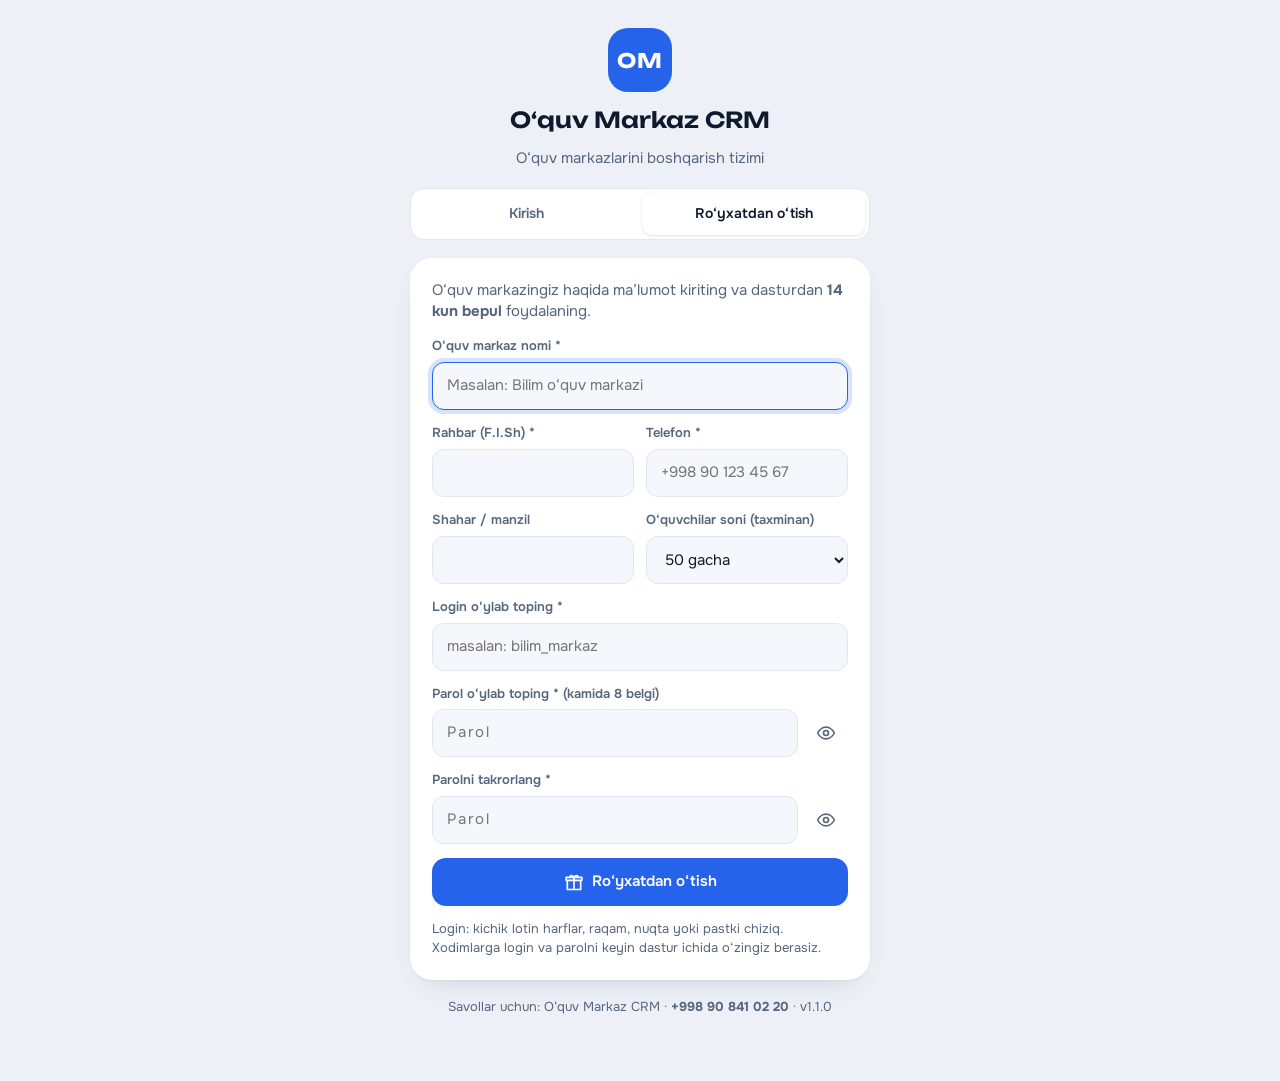
==== index.html @ 62453008 "1.1.0: tariflar, TezCheck orqali online to'lov, admin panelda tushum Co-Authored-By: Claude Opus 5.5" ====
<!DOCTYPE html>
<html lang="uz">
<head>
<meta charset="utf-8">
<meta name="viewport" content="width=device-width, initial-scale=1, viewport-fit=cover">
<title>O‘quv Markaz CRM</title>
<meta name="claude:viewport-fit-sides" content="cover">
<meta name="theme-color" content="#2563EB">
<meta name="description" content="O‘quv markazlari uchun CRM: o‘quvchilar, guruhlar, davomat, to‘lovlar, qarzdorlar va hisobotlar. 14 kun bepul.">
<link rel="icon" href="data:image/svg+xml,%3Csvg xmlns='http://www.w3.org/2000/svg' viewBox='0 0 64 64'%3E%3Crect width='64' height='64' rx='16' fill='%232563EB'/%3E%3Ctext x='32' y='42' font-family='Arial' font-weight='700' font-size='26' fill='white' text-anchor='middle'%3EOM%3C/text%3E%3C/svg%3E">
<link rel="preconnect" href="https://fonts.googleapis.com">
<link rel="preconnect" href="https://fonts.gstatic.com" crossorigin>
<link rel="stylesheet" href="https://fonts.googleapis.com/css2?family=Onest:wght@400;500;600;700&family=Unbounded:wght@600;700&display=swap">
<style>
/* =====================================================================
   DIZAYN TOKENLARI
   Layout: mobil — bitta ustun + pastki navigatsiya;
           ≥960px — chap menyu + kartalar to‘ri.
   Asosiy rang (--primary) JavaScript'dagi SOZLAMALAR.asosiyRang'dan olinadi.
   ===================================================================== */
:root {
  --primary: #2563EB;
  --on-primary: #FFFFFF;
  --bg: #EDF1F7;
  --surface: #FFFFFF;
  --surface-2: #F4F7FB;
  --line: #E1E7F0;
  --text: #0F1B2D;
  --muted: #56667D;
  --ok: #047857;
  --bad: #C81E1E;
  --warn: #B45309;
  --danger-bg: #C81E1E;
  --primary-ink: var(--primary);
  --primary-soft: color-mix(in srgb, var(--primary) 11%, var(--surface));
  --primary-mid: color-mix(in srgb, var(--primary) 40%, var(--surface));
  --ok-soft: color-mix(in srgb, var(--ok) 12%, var(--surface));
  --bad-soft: color-mix(in srgb, var(--bad) 10%, var(--surface));
  --warn-soft: color-mix(in srgb, var(--warn) 12%, var(--surface));
  --shadow: 0 1px 2px rgb(16 30 60 / .05), 0 12px 32px -14px rgb(16 30 60 / .16);
  --r-lg: 22px;
  --r: 16px;
  --r-sm: 12px;
  --f-body: "Onest", "Segoe UI", system-ui, -apple-system, Roboto, sans-serif;
  --f-display: "Unbounded", "Onest", "Segoe UI", system-ui, sans-serif;
  --nav-h: 70px;
  color-scheme: light;
  padding-top: env(safe-area-inset-top, 0px);
  padding-bottom: env(safe-area-inset-bottom, 0px);
}
@media (prefers-color-scheme: dark) {
  :root:not([data-theme="light"]) {
    --bg: #0A1120; --surface: #121B2C; --surface-2: #19243A; --line: #24314A;
    --text: #E7EDF7; --muted: #97A5BC; --ok: #34D399; --bad: #F87171; --warn: #FBBF24;
    --primary-ink: color-mix(in srgb, var(--primary) 55%, #FFFFFF);
    --shadow: 0 1px 0 rgb(255 255 255 / .03) inset, 0 12px 32px -16px rgb(0 0 0 / .7);
    color-scheme: dark;
  }
}
:root[data-theme="dark"] {
  --bg: #0A1120; --surface: #121B2C; --surface-2: #19243A; --line: #24314A;
  --text: #E7EDF7; --muted: #97A5BC; --ok: #34D399; --bad: #F87171; --warn: #FBBF24;
  --primary-ink: color-mix(in srgb, var(--primary) 55%, #FFFFFF);
  --shadow: 0 1px 0 rgb(255 255 255 / .03) inset, 0 12px 32px -16px rgb(0 0 0 / .7);
  color-scheme: dark;
}

/* ---------- Asos ---------- */
*, *::before, *::after { box-sizing: border-box; }
[hidden] { display: none !important; }
html, body { margin: 0; min-height: 100%; }
body {
  background: var(--bg); color: var(--text);
  font-family: var(--f-body); font-size: 15px; line-height: 1.45;
  -webkit-font-smoothing: antialiased; -webkit-tap-highlight-color: transparent;
}
body::before {
  content: ""; position: fixed; inset: 0 0 auto; height: env(safe-area-inset-top, 0px);
  z-index: 40; background: var(--bg);
}
body.modal-open { overflow: hidden; }
h1, h2, h3 { text-wrap: balance; }
a { color: var(--primary-ink); }
.ic { fill: none; stroke: currentColor; stroke-width: 2; stroke-linecap: round; stroke-linejoin: round; flex: none; }
.muted { color: var(--muted); }
.sm { font-size: 13px; }
.qizil { color: var(--bad); }
.yashil { color: var(--ok); }
.vh { position: absolute !important; width: 1px; height: 1px; overflow: hidden; clip: rect(0 0 0 0); white-space: nowrap; }
.raqam, .summa { font-variant-numeric: tabular-nums; }
:focus-visible { outline: 3px solid color-mix(in srgb, var(--primary) 50%, transparent); outline-offset: 2px; }

/* ---------- Karkas ---------- */
.ilova { display: grid; grid-template-columns: minmax(0, 1fr); min-height: 100vh; }
.yon { display: none; }
.asosiy { min-width: 0; }
.top {
  position: sticky; top: env(safe-area-inset-top, 0px); z-index: 20;
  background: color-mix(in srgb, var(--bg) 90%, transparent);
  -webkit-backdrop-filter: blur(14px); backdrop-filter: blur(14px);
  padding-block: 12px;
  padding-left: max(16px, env(safe-area-inset-left, 0px));
  padding-right: max(16px, env(safe-area-inset-right, 0px));
}
.top-ich { display: flex; align-items: center; gap: 12px; width: 100%; }
.brend { display: flex; align-items: center; gap: 12px; flex: 1; min-width: 0; }
.logo {
  width: 44px; height: 44px; border-radius: 14px; flex: none;
  display: grid; place-items: center;
  background: var(--primary); color: var(--on-primary);
  font-family: var(--f-display); font-weight: 700; font-size: 14px; letter-spacing: .03em;
}
.logo.katta { width: 64px; height: 64px; border-radius: 20px; font-size: 20px; }
.markaz { font-size: 12.5px; color: var(--muted); font-weight: 500; overflow-wrap: anywhere; }
.sarlavha { font-family: var(--f-display); font-size: 19px; font-weight: 600; margin: 0; letter-spacing: -.01em; line-height: 1.2; }
.top-amal { display: flex; align-items: center; gap: 8px; }
.demo-chip {
  border: 0; cursor: pointer; font: inherit; font-size: 12px; font-weight: 700;
  padding: 6px 10px; border-radius: 999px; background: var(--warn-soft); color: var(--warn);
  letter-spacing: .04em; text-transform: uppercase;
}
.main {
  display: flex; flex-direction: column; gap: 16px; width: 100%;
  padding-left: max(16px, env(safe-area-inset-left, 0px));
  padding-right: max(16px, env(safe-area-inset-right, 0px));
  padding-block: 4px calc(var(--nav-h) + 32px + env(safe-area-inset-bottom, 0px));
}
.main:focus { outline: none; }
.bolim { display: flex; flex-direction: column; gap: 16px; min-width: 0; }

/* Pastki navigatsiya (mobil) */
.pastki {
  position: fixed; left: 0; right: 0; bottom: 0; z-index: 25;
  display: grid; grid-template-columns: repeat(5, minmax(0, 1fr));
  background: var(--surface); border-top: 1px solid var(--line);
  box-shadow: 0 -10px 30px -18px rgb(10 20 40 / .35);
  padding-top: 8px;
  padding-bottom: calc(8px + env(safe-area-inset-bottom, 0px));
  padding-left: max(16px, env(safe-area-inset-left, 0px));
  padding-right: max(16px, env(safe-area-inset-right, 0px));
}
.nav-b {
  display: flex; flex-direction: column; align-items: center; gap: 3px; min-height: 52px;
  justify-content: center; text-decoration: none; color: var(--muted);
  font-size: 11.5px; font-weight: 600;
}
.nav-b .ic-joy { width: 52px; height: 30px; border-radius: 999px; display: grid; place-items: center; transition: background .15s; }
.nav-b[aria-current="page"] { color: var(--primary-ink); }
.nav-b[aria-current="page"] .ic-joy { background: var(--primary-soft); }

/* Chap menyu (kompyuter) */
@media (min-width: 960px) {
  .ilova { grid-template-columns: 252px minmax(0, 1fr); }
  .yon {
    display: flex; flex-direction: column; gap: 4px;
    position: sticky; top: 0; height: 100vh; overflow: auto;
    background: var(--surface); border-right: 1px solid var(--line);
    padding-block: 20px; padding-right: 14px;
    padding-left: max(16px, env(safe-area-inset-left, 0px));
  }
  .yon-brend { display: flex; align-items: center; gap: 12px; padding: 4px 8px 20px; }
  .yon-brend b { font-family: var(--f-display); font-weight: 600; font-size: 14px; line-height: 1.25; }
  .yon a {
    display: flex; align-items: center; gap: 12px; min-height: 46px; padding: 0 12px;
    border-radius: 14px; color: var(--muted); text-decoration: none; font-weight: 600;
  }
  .yon a:hover { background: var(--surface-2); color: var(--text); }
  .yon a[aria-current="page"] { background: var(--primary-soft); color: var(--primary-ink); }
  .top .logo, .top .markaz { display: none; }
  .top { padding-left: 32px; padding-right: 32px; padding-block: 18px 14px; }
  .sarlavha { font-size: 24px; }
  .main { padding-left: 32px; padding-right: 32px; padding-bottom: 48px; }
  .pastki { display: none; }
}

/* ---------- Tugmalar ---------- */
.btn {
  display: inline-flex; align-items: center; justify-content: center; gap: 8px;
  min-height: 48px; padding: 0 18px; border-radius: 14px; border: 1.5px solid transparent;
  font: inherit; font-weight: 600; font-size: 15px; cursor: pointer; text-decoration: none;
  background: var(--surface-2); color: var(--text); transition: transform .08s, background .15s, border-color .15s;
  white-space: nowrap;
}
.btn:active { transform: scale(.98); }
.btn-primary { background: var(--primary); color: var(--on-primary); }
.btn-primary:hover { background: color-mix(in srgb, var(--primary) 88%, #000000); }
.btn-soft { background: var(--primary-soft); color: var(--primary-ink); }
.btn-soft:hover { background: color-mix(in srgb, var(--primary) 18%, var(--surface)); }
.btn-ghost { background: transparent; border-color: var(--line); color: var(--text); }
.btn-ghost:hover { background: var(--surface-2); }
.btn-danger { background: var(--danger-bg); color: #FFFFFF; }
.btn-qizil-matn { color: var(--bad); }
.btn-sm { min-height: 40px; padding: 0 14px; font-size: 14px; border-radius: 12px; }
.btn-blok { width: 100%; }
.icon-btn {
  width: 44px; height: 44px; display: inline-grid; place-items: center; flex: none;
  border-radius: 14px; border: 0; background: var(--surface); color: var(--text);
  cursor: pointer; box-shadow: var(--shadow);
}
.icon-btn.tekis { box-shadow: none; background: transparent; color: var(--muted); }
.icon-btn.tekis:hover { background: var(--surface-2); color: var(--text); }
.link { font-weight: 600; text-decoration: none; font-size: 14px; }

/* ---------- Kartalar ---------- */
.card { background: var(--surface); border-radius: var(--r-lg); padding: 18px; box-shadow: var(--shadow); min-width: 0; }
.card-h { display: flex; align-items: flex-start; justify-content: space-between; gap: 12px; margin-bottom: 12px; }
.card-h h2 { font-size: 17px; margin: 0; font-weight: 700; letter-spacing: -.01em; }
.b-bosh { display: flex; align-items: center; justify-content: space-between; gap: 12px; flex-wrap: wrap; }
.b-bosh p { margin: 0; color: var(--muted); font-weight: 500; }
.ikki-ustun { display: grid; grid-template-columns: minmax(0, 1fr); gap: 16px; align-items: start; }
@media (min-width: 900px) { .ikki-ustun { grid-template-columns: minmax(0, 1fr) minmax(0, 1fr); } }
.kartalar.yuqori { align-items: start; }
/* Keng ekran: bosh sahifada diagramma chapda, raqamlar o‘ngda */
.bosh-yuqori { display: grid; grid-template-columns: minmax(0, 1fr); gap: 16px; }
@media (min-width: 1200px) {
  .bosh-yuqori { grid-template-columns: minmax(0, 1.7fr) minmax(300px, 1fr); align-items: stretch; }
  .bosh-yuqori .tilelar { grid-template-columns: minmax(0, 1fr); align-content: stretch; }
  .bosh-yuqori .tile { justify-content: center; }
  .hero .d-ich { height: 250px !important; }
}
.kartalar { display: grid; grid-template-columns: repeat(auto-fill, minmax(min(290px, 100%), 1fr)); gap: 14px; }

/* Bosh sahifa */
.hero .katta-son {
  font-size: clamp(30px, 8.5vw, 42px); font-weight: 700; letter-spacing: -.03em; line-height: 1.05;
  font-variant-numeric: tabular-nums; margin: 4px 0 6px; overflow-wrap: anywhere;
}
.katta-son small, .tile-v small { white-space: nowrap; font-size: .45em; font-weight: 600; color: var(--muted); margin-left: 6px; letter-spacing: 0; }
.tilelar { display: grid; grid-template-columns: repeat(2, minmax(0, 1fr)); gap: 12px; }
.tile {
  display: flex; flex-direction: column; gap: 8px; text-decoration: none; color: inherit;
  background: var(--surface); border-radius: var(--r-lg); padding: 16px; box-shadow: var(--shadow); min-width: 0;
}
.tile.keng { grid-column: 1 / -1; }
@media (min-width: 760px) { .tilelar { grid-template-columns: repeat(3, minmax(0, 1fr)); } .tile.keng { grid-column: auto; } }
.tile-ic { width: 40px; height: 40px; border-radius: 12px; display: grid; place-items: center; background: var(--primary-soft); color: var(--primary-ink); }
.tile-ic.bad { background: var(--bad-soft); color: var(--bad); }
.tile-ic.warn { background: var(--warn-soft); color: var(--warn); }
.tile-l { font-size: 13px; color: var(--muted); font-weight: 600; }
.tile-v { font-size: clamp(22px, 6vw, 30px); font-weight: 700; letter-spacing: -.02em; line-height: 1.1; font-variant-numeric: tabular-nums; overflow-wrap: break-word; }
.tile-s { font-size: 12.5px; color: var(--muted); }

.xush { display: flex; flex-direction: column; gap: 14px; padding: 26px 20px; }
.xush h2 { font-family: var(--f-display); font-size: 24px; font-weight: 600; margin: 4px 0 0; }
.xush p { margin: 0; max-width: 60ch; }
.qadamlar { margin: 0; padding-left: 22px; display: flex; flex-direction: column; gap: 8px; }
.qadamlar li::marker { color: var(--primary-ink); font-weight: 700; }
.xush-amal { display: flex; gap: 10px; flex-wrap: wrap; }

/* Ro‘yxat qatorlari */
.royxat { display: flex; flex-direction: column; }
.qator { display: flex; align-items: center; gap: 12px; padding: 10px 0; border-top: 1px solid var(--line); min-width: 0; }
.qator:first-child { border-top: 0; }
.qator-btn {
  flex: 1; display: flex; align-items: center; gap: 12px; min-width: 0; min-height: 48px;
  background: none; border: 0; padding: 0; text-align: left; font: inherit; color: inherit; cursor: pointer;
}
.avatar {
  flex: none; width: 42px; height: 42px; border-radius: 14px; display: grid; place-items: center;
  font-weight: 700; font-size: 14px; background: var(--primary-soft); color: var(--primary-ink);
}
.q-mat { flex: 1; min-width: 0; }
.q-nom { font-weight: 600; overflow-wrap: anywhere; display: flex; align-items: center; gap: 6px; flex-wrap: wrap; }
.q-sub { font-size: 13px; color: var(--muted); overflow-wrap: anywhere; }
.q-ong { display: flex; flex-direction: column; align-items: flex-end; gap: 4px; text-align: right; flex: none; }
.q-ong b { font-variant-numeric: tabular-nums; white-space: nowrap; }

/* Pill / chip */
.pill {
  display: inline-flex; align-items: center; gap: 4px; padding: 3px 10px; border-radius: 999px;
  font-size: 12.5px; font-weight: 600; background: var(--surface-2); color: var(--muted); white-space: nowrap;
}
.pill.ok { background: var(--ok-soft); color: var(--ok); }
.pill.bad { background: var(--bad-soft); color: var(--bad); }
.pill.warn { background: var(--warn-soft); color: var(--warn); }
.pill.primary { background: var(--primary-soft); color: var(--primary-ink); }
.chiplar { display: flex; gap: 8px; overflow-x: auto; padding-bottom: 2px; scrollbar-width: none; min-width: 0; }
.chiplar::-webkit-scrollbar { display: none; }
.chiplar.orala { flex-wrap: wrap; overflow: visible; }
.chip {
  flex: none; min-height: 40px; padding: 0 16px; border-radius: 999px; border: 1.5px solid var(--line);
  background: var(--surface); font: inherit; font-size: 14px; font-weight: 600; color: var(--text);
  cursor: pointer; display: inline-flex; align-items: center; gap: 6px; white-space: nowrap;
}
.chip[aria-pressed="true"] { background: var(--primary); border-color: var(--primary); color: var(--on-primary); }
.chip .son { font-size: 12px; opacity: .75; }

/* Segment (bir nechta tanlovdan biri) */
.seg { display: flex; gap: 4px; padding: 4px; background: var(--surface-2); border-radius: 14px; border: 1px solid var(--line); min-width: 0; }
.seg > * { flex: 1 1 0; min-width: 0; }
.seg button, .seg label > span {
  min-height: 42px; width: 100%; border-radius: 10px; border: 0; background: transparent;
  font: inherit; font-weight: 600; font-size: 14px; color: var(--muted); cursor: pointer;
  display: flex; align-items: center; justify-content: center; padding: 0 8px; text-align: center;
}
.seg label { position: relative; display: flex; }
.seg input { position: absolute; opacity: 0; pointer-events: none; }
.seg [aria-pressed="true"], .seg input:checked + span { background: var(--surface); color: var(--text); box-shadow: 0 1px 3px rgb(0 0 0 / .12); }
.seg input:focus-visible + span { outline: 3px solid color-mix(in srgb, var(--primary) 50%, transparent); }

/* ---------- Formalar ---------- */
.forma { display: flex; flex-direction: column; gap: 14px; }
.maydon { display: flex; flex-direction: column; gap: 6px; min-width: 0; border: 0; padding: 0; margin: 0; }
.maydon > span, .maydon > legend { font-size: 13px; font-weight: 600; color: var(--muted); padding: 0; margin-bottom: 6px; }
.maydon > span { margin-bottom: 0; }
input, select, textarea {
  font: inherit; color: var(--text); background: var(--surface-2);
  border: 1.5px solid var(--line); border-radius: var(--r-sm);
  min-height: 48px; padding: 10px 14px; width: 100%; min-width: 0;
}
textarea { min-height: 112px; resize: vertical; line-height: 1.5; }
input:focus, select:focus, textarea:focus { border-color: var(--primary); outline: none; box-shadow: 0 0 0 4px color-mix(in srgb, var(--primary) 18%, transparent); }
.ikki { display: grid; grid-template-columns: minmax(0, 1fr) minmax(0, 1fr); gap: 12px; }
@media (max-width: 380px) { .ikki { grid-template-columns: minmax(0, 1fr); } }
.xato { margin: 0; padding: 10px 12px; border-radius: 12px; background: var(--bad-soft); color: var(--bad); font-weight: 600; font-size: 14px; }
.qidiruv { position: relative; }
.qidiruv .ic { position: absolute; left: 14px; top: 50%; transform: translateY(-50%); color: var(--muted); pointer-events: none; }
.qidiruv input { padding-left: 44px; }
.asboblar { display: grid; gap: 10px; grid-template-columns: minmax(0, 1fr); }
@media (min-width: 720px) { .asboblar { grid-template-columns: minmax(0, 1fr) 220px 300px; } }
.kun-tanlov { display: grid; grid-template-columns: repeat(7, minmax(0, 1fr)); gap: 6px; }
.kun-chk { position: relative; display: flex; }
.kun-chk input { position: absolute; opacity: 0; pointer-events: none; }
.kun-chk span {
  width: 100%; min-height: 44px; display: grid; place-items: center; border-radius: 12px;
  border: 1.5px solid var(--line); font-weight: 700; font-size: 13px; color: var(--muted); cursor: pointer; background: var(--surface);
}
.kun-chk input:checked + span { background: var(--primary); border-color: var(--primary); color: var(--on-primary); }
.kun-chk input:focus-visible + span { outline: 3px solid color-mix(in srgb, var(--primary) 50%, transparent); }
.info-quti { background: var(--surface-2); border-radius: 14px; padding: 12px 14px; display: flex; flex-direction: column; gap: 10px; }
.iq-top { display: flex; justify-content: space-between; gap: 10px; flex-wrap: wrap; font-size: 14px; }
.sana-qator { display: flex; gap: 8px; align-items: center; }
.sana-qator input { flex: 1; }

/* Guruh kartasi */
.guruh-k { display: flex; flex-direction: column; gap: 10px; }
.gk-top { display: flex; justify-content: space-between; align-items: flex-start; gap: 10px; }
.gk-top h3 { margin: 0; font-size: 17px; overflow-wrap: anywhere; }
.narx { font-weight: 700; white-space: nowrap; font-variant-numeric: tabular-nums; }
.narx small { color: var(--muted); font-weight: 500; }
.kunlar { display: flex; gap: 6px; flex-wrap: wrap; }
.kun { min-width: 34px; height: 30px; padding: 0 6px; border-radius: 9px; display: grid; place-items: center; font-size: 12px; font-weight: 700; background: var(--surface-2); color: var(--muted); }
.kun.on { background: var(--primary-soft); color: var(--primary-ink); }
.gk-pas { display: flex; justify-content: space-between; align-items: center; gap: 8px; border-top: 1px solid var(--line); padding-top: 10px; }

/* Davomat */
.dav-info { display: flex; align-items: center; gap: 8px; flex-wrap: wrap; font-weight: 600; }
.xulosa { display: grid; grid-template-columns: repeat(4, minmax(0, 1fr)); gap: 8px; }
.xulosa div { background: var(--surface-2); border-radius: 12px; padding: 8px 10px; display: flex; flex-direction: column; }
.xulosa b { font-size: 20px; font-variant-numeric: tabular-nums; }
.xulosa span { font-size: 12px; color: var(--muted); font-weight: 600; }
.xulosa .k b { color: var(--ok); } .xulosa .m b { color: var(--bad); } .xulosa .s b { color: var(--warn); }
.dav-qator { display: flex; flex-wrap: wrap; align-items: center; gap: 10px 12px; padding: 12px 0; border-top: 1px solid var(--line); }
.dav-qator:first-child { border-top: 0; }
.dq-ism { flex: 1 1 180px; display: flex; align-items: center; gap: 10px; min-width: 0; font-weight: 600; overflow-wrap: anywhere; }
.dav-tugmalar { flex: 1 1 340px; display: grid; grid-template-columns: repeat(4, minmax(0, 1fr)); gap: 6px; }
.mark {
  min-height: 46px; border-radius: 12px; border: 1.5px solid var(--line); background: var(--surface);
  color: var(--muted); font: inherit; font-weight: 600; font-size: 14px; cursor: pointer; padding: 0 4px;
}
.mark[data-v="keldi"][aria-pressed="true"] { background: var(--ok-soft); border-color: var(--ok); color: var(--ok); }
.mark[data-v="kelmadi"][aria-pressed="true"] { background: var(--bad-soft); border-color: var(--bad); color: var(--bad); }
.mark[data-v="kechikdi"][aria-pressed="true"] { background: var(--warn-soft); border-color: var(--warn); color: var(--warn); }
.mark[data-v="sababli"][aria-pressed="true"] { background: var(--primary-soft); border-color: var(--primary); color: var(--primary-ink); }
.saqla-bar {
  position: sticky; bottom: calc(var(--nav-h) + 12px + env(safe-area-inset-bottom, 0px)); z-index: 5;
  display: flex; align-items: center; gap: 12px;
  background: var(--surface); border: 1px solid var(--line); border-radius: 18px;
  padding: 10px 10px 10px 16px; box-shadow: 0 14px 34px -12px rgb(10 20 40 / .4);
}
.saqla-bar .holat { flex: 1; font-size: 13.5px; color: var(--muted); font-weight: 500; }
.saqla-bar.ozgardi .holat { color: var(--warn); font-weight: 700; }
@media (min-width: 960px) { .saqla-bar { bottom: 16px; } }

/* Qarzdorlar */
.qarz-k { display: flex; flex-direction: column; gap: 12px; }
.qk-top { display: flex; align-items: flex-start; gap: 12px; }
.qk-summa { font-weight: 700; font-size: 17px; color: var(--bad); white-space: nowrap; font-variant-numeric: tabular-nums; }
.qk-meta { display: flex; gap: 6px; flex-wrap: wrap; }
.qk-amal { display: grid; grid-template-columns: minmax(0, 1fr) minmax(0, 1fr); gap: 8px; }
.qk-amal .btn { white-space: normal; text-align: center; line-height: 1.2; }
.jami-qator { display: flex; flex-wrap: wrap; gap: 12px 24px; align-items: center; justify-content: space-between; }
.jami-qator .katta { font-size: 26px; font-weight: 700; color: var(--bad); font-variant-numeric: tabular-nums; letter-spacing: -.02em; }

/* Xabarlar */
.xabar-k { display: flex; flex-direction: column; gap: 10px; }
.tel { font-size: 14px; color: var(--muted); }
.tel b { color: var(--text); user-select: all; font-variant-numeric: tabular-nums; }
.xk-amal { display: grid; grid-template-columns: minmax(0, 1fr) minmax(0, 1fr); gap: 8px; }
.fokus { display: flex; align-items: center; justify-content: space-between; gap: 10px; flex-wrap: wrap; background: var(--primary-soft); color: var(--primary-ink); border-radius: 14px; padding: 8px 8px 8px 14px; font-weight: 600; }

/* Diagramma */
.diagramma { --ax: 46px; margin-top: 8px; }
.d-ich { position: relative; margin-left: var(--ax); margin-top: 34px; }
.d-chiziq { position: absolute; left: 0; right: 0; border-top: 1px dashed var(--line); }
.d-chiziq span { position: absolute; right: calc(100% + 8px); top: -8px; font-size: 11px; color: var(--muted); white-space: nowrap; font-variant-numeric: tabular-nums; }
.d-ustunlar { position: absolute; inset: 0; display: grid; grid-template-columns: repeat(var(--n), minmax(0, 1fr)); gap: 8px; }
.d-joy { position: relative; height: 100%; }
.d-fon, .d-bar { position: absolute; bottom: 0; left: 50%; transform: translateX(-50%); width: min(42px, 80%); border-radius: 999px 999px 8px 8px; }
.d-fon { background: var(--primary-soft); border: 1.5px dashed var(--primary-mid); }
.d-bar { background: var(--primary-mid); }
.d-ustun.tanlangan .d-bar { background: var(--primary); }
.d-teg {
  position: absolute; bottom: calc(100% + 8px); left: 50%; transform: translateX(-50%);
  background: var(--text); color: var(--surface); font-size: 12px; font-weight: 700;
  padding: 4px 8px; border-radius: 8px; white-space: nowrap; font-variant-numeric: tabular-nums;
}
.d-yorliqlar { margin-left: var(--ax); display: grid; grid-template-columns: repeat(var(--n), minmax(0, 1fr)); gap: 8px; margin-top: 8px; }
.d-yorliq { text-align: center; font-size: 12.5px; color: var(--muted); font-weight: 500; }
.d-yorliq.tanlangan { color: var(--primary-ink); font-weight: 700; }
.legend { display: flex; gap: 16px; flex-wrap: wrap; font-size: 13px; color: var(--muted); }
.legend i { display: inline-block; width: 12px; height: 12px; border-radius: 4px; margin-right: 6px; vertical-align: -1px; }
.legend .l-fon { background: var(--primary-soft); border: 1.5px dashed var(--primary-mid); }
.legend .l-bar { background: var(--primary); }
.progress { height: 10px; border-radius: 999px; background: var(--surface-2); overflow: hidden; flex: 1; }
.progress > div { height: 100%; background: var(--primary); border-radius: inherit; }
.g-hisobot { display: flex; flex-direction: column; gap: 8px; padding: 12px 0; border-top: 1px solid var(--line); }
.g-hisobot:first-child { border-top: 0; }
.gh-top { display: flex; justify-content: space-between; gap: 10px; flex-wrap: wrap; }
.hb { display: flex; align-items: center; gap: 10px; font-size: 13px; }
.hb .hb-l { width: 74px; color: var(--muted); font-weight: 600; flex: none; }
.hb b { width: 44px; text-align: right; font-variant-numeric: tabular-nums; flex: none; }
.hb .progress.ok > div { background: var(--ok); }
.oy-nav { display: flex; align-items: center; gap: 8px; }
.oy-nav b { flex: 1; text-align: center; font-size: 16px; }

/* Menyu */
.menyu-grid { display: grid; grid-template-columns: repeat(2, minmax(0, 1fr)); gap: 12px; }
.menyu-k { display: flex; flex-direction: column; gap: 10px; text-decoration: none; color: inherit; background: var(--surface); border-radius: var(--r-lg); padding: 16px; box-shadow: var(--shadow); }
.menyu-k b { font-size: 15px; }
.menyu-k span.muted { font-size: 12.5px; }

/* Ma’lumotlar */
.amal-qator { display: flex; gap: 10px; flex-wrap: wrap; }
details.yordam { background: var(--surface-2); border-radius: 14px; padding: 10px 14px; }
details.yordam summary { cursor: pointer; font-weight: 600; min-height: 32px; display: flex; align-items: center; }
details.yordam[open] { display: flex; flex-direction: column; gap: 10px; }
.kod { font-family: ui-monospace, "SFMono-Regular", Menlo, Consolas, monospace; font-size: 12px; }

/* Bo‘sh holat */
.bosh-holat { text-align: center; padding: 36px 20px; display: flex; flex-direction: column; align-items: center; gap: 10px; }
.bh-ic { width: 64px; height: 64px; border-radius: 20px; background: var(--primary-soft); color: var(--primary-ink); display: grid; place-items: center; }
.bosh-holat h3 { margin: 6px 0 0; font-size: 18px; }
.bosh-holat p { margin: 0 0 6px; color: var(--muted); max-width: 40ch; }
.bosh-matn { color: var(--muted); margin: 4px 0; }

/* Ogohlantirish banneri */
.banner {
  display: flex; align-items: center; gap: 10px 12px; flex-wrap: wrap; padding: 12px 14px; border-radius: 16px;
  background: var(--warn-soft); border: 1px solid color-mix(in srgb, var(--warn) 35%, transparent); font-size: 14px;
}
.banner > .ic { color: var(--warn); }
.banner .b-mat { flex: 1 1 220px; min-width: 0; }
.banner.xavf { background: var(--bad-soft); border-color: color-mix(in srgb, var(--bad) 35%, transparent); }
.banner.xavf > .ic { color: var(--bad); }

/* Modal */
.modal { position: fixed; inset: 0; z-index: 50; display: flex; align-items: flex-end; justify-content: center; }
.modal-fon { position: absolute; inset: 0; background: rgb(6 12 26 / .5); opacity: 0; transition: opacity .2s; }
.sheet {
  position: relative; width: 100%; max-width: 560px; max-height: 92vh; overflow: auto;
  background: var(--surface); border-radius: 24px 24px 0 0;
  padding-top: 22px; padding-bottom: calc(20px + env(safe-area-inset-bottom, 0px));
  padding-left: max(18px, env(safe-area-inset-left, 0px)); padding-right: max(18px, env(safe-area-inset-right, 0px));
  transform: translateY(24px); opacity: 0; transition: transform .22s, opacity .22s;
}
.modal.korin .modal-fon { opacity: 1; }
.modal.korin .sheet { transform: none; opacity: 1; }
.sheet-h { margin: 0 0 6px; font-size: 20px; font-weight: 700; }
.sheet-p { margin: 0 0 16px; color: var(--muted); }
.sheet-actions { display: flex; gap: 10px; justify-content: flex-end; flex-wrap: wrap; margin-top: 6px; }
.sheet-actions .btn { flex: 1 1 140px; }
.sheet-actions .chap { margin-right: auto; flex: 0 1 auto; }
@media (min-width: 640px) { .modal { align-items: center; padding: 24px; } .sheet { border-radius: 24px; } }

/* Toast */
.toast-joy { position: fixed; left: 0; right: 0; bottom: calc(var(--nav-h) + 20px + env(safe-area-inset-bottom, 0px)); z-index: 60; display: flex; justify-content: center; pointer-events: none; padding: 0 16px; }
@media (min-width: 960px) { .toast-joy { bottom: 28px; } }
.toast { display: flex; align-items: center; gap: 8px; background: var(--text); color: var(--surface); padding: 12px 16px; border-radius: 14px; font-weight: 600; font-size: 14px; box-shadow: 0 12px 30px -10px rgb(0 0 0 / .4); animation: chiq .2s ease-out; }
@keyframes chiq { from { transform: translateY(8px); opacity: 0; } to { transform: none; opacity: 1; } }
@media (prefers-reduced-motion: reduce) { *, *::before, *::after { transition: none !important; animation: none !important; } }

/* =====================================================================
   CRM QO‘SHIMCHALARI (v2)
   ===================================================================== */
.pastki { grid-template-columns: repeat(var(--nav-n, 5), minmax(0, 1fr)); }
.ok-matn { color: var(--ok); }
.warn-matn { color: var(--warn); }
.nowrap { white-space: nowrap; }
.mt0 { margin-top: 0; }
.qator-orasi { display: flex; align-items: center; justify-content: space-between; gap: 10px; flex-wrap: wrap; }
.uch { display: grid; grid-template-columns: minmax(0, 1fr); gap: 12px; }
@media (min-width: 560px) { .uch { grid-template-columns: repeat(3, minmax(0, 1fr)); } }

/* Chap menyu guruh sarlavhalari */
.yon-sar { font-size: 11px; font-weight: 700; letter-spacing: .08em; text-transform: uppercase; color: var(--muted); padding: 14px 12px 4px; }
.yon-pas { margin-top: auto; padding-top: 16px; }

/* Foydalanuvchi chipi */
.men-chip {
  display: flex; align-items: center; gap: 8px; border: 0; cursor: pointer; font: inherit;
  background: var(--surface); box-shadow: var(--shadow); border-radius: 14px; padding: 4px 10px 4px 4px; min-height: 44px; color: var(--text);
}
.men-chip .avatar { width: 36px; height: 36px; border-radius: 11px; font-size: 13px; }
.men-chip .mc-mat { display: flex; flex-direction: column; text-align: left; line-height: 1.15; }
.men-chip .mc-mat b { font-size: 13.5px; }
.men-chip .mc-mat span { font-size: 11.5px; color: var(--muted); }
@media (max-width: 560px) { .men-chip .mc-mat { display: none; } .men-chip { padding: 4px; } }

/* ---------- Kirish ekranlari ---------- */
body.kirish-rejim .yon, body.kirish-rejim .pastki, body.kirish-rejim .top { display: none !important; }
body.kirish-rejim .ilova { grid-template-columns: minmax(0, 1fr); }
body.kirish-rejim .main { padding-bottom: 40px; min-height: 100vh; justify-content: center; align-items: center; }
.kirish { width: 100%; max-width: 460px; display: flex; flex-direction: column; gap: 18px; margin: 24px auto; }
.kirish-bosh { display: flex; flex-direction: column; align-items: center; gap: 12px; text-align: center; }
.kirish-bosh h1 { font-family: var(--f-display); font-weight: 600; font-size: 22px; margin: 0; }
.kirish-bosh p { margin: 0; color: var(--muted); }
.kirish .card { padding: 22px; }
.xodim-tanlov { display: grid; grid-template-columns: repeat(2, minmax(0, 1fr)); gap: 10px; }
.xodim-b {
  display: flex; flex-direction: column; align-items: center; gap: 8px; padding: 16px 10px; border-radius: 18px;
  border: 1.5px solid var(--line); background: var(--surface); cursor: pointer; font: inherit; color: var(--text); text-align: center;
}
.xodim-b:hover { border-color: var(--primary); }
.xodim-b .avatar { width: 52px; height: 52px; border-radius: 16px; font-size: 17px; }
.xodim-b b { font-size: 14.5px; overflow-wrap: anywhere; }
.pin-nuqtalar { display: flex; justify-content: center; gap: 14px; margin: 8px 0 4px; }
.pin-nuqtalar i { width: 16px; height: 16px; border-radius: 50%; border: 2px solid var(--line); display: block; transition: background .12s; }
.pin-nuqtalar i.on { background: var(--primary); border-color: var(--primary); }
.pin-nuqtalar.xato i { border-color: var(--bad); animation: silkin .35s; }
@keyframes silkin { 25% { transform: translateX(-5px); } 75% { transform: translateX(5px); } }
.pin-pad { display: grid; grid-template-columns: repeat(3, minmax(0, 1fr)); gap: 10px; margin-top: 8px; }
.pin-pad button {
  min-height: 62px; border-radius: 18px; border: 0; background: var(--surface-2); color: var(--text);
  font: inherit; font-size: 24px; font-weight: 600; cursor: pointer; font-variant-numeric: tabular-nums;
}
.pin-pad button:active { background: var(--primary-soft); }
.pin-pad button.tekis { background: transparent; font-size: 15px; color: var(--muted); }
.demo-maslahat { background: var(--warn-soft); border-radius: 14px; padding: 10px 14px; font-size: 13.5px; }
.yuklash-ani { width: 44px; height: 44px; border-radius: 50%; border: 4px solid var(--primary-soft); border-top-color: var(--primary); animation: aylan 0.9s linear infinite; margin: 0 auto; }
@keyframes aylan { to { transform: rotate(360deg); } }

/* ---------- Lidlar ---------- */
.kanban { display: none; }
.lid-mobil { display: flex; flex-direction: column; gap: 12px; }
@media (min-width: 1100px) {
  .kanban { display: grid; grid-template-columns: repeat(5, minmax(0, 1fr)); gap: 12px; align-items: start; }
  .lid-mobil { display: none; }
}
.kb-ustun { background: var(--surface-2); border-radius: 18px; padding: 10px; display: flex; flex-direction: column; gap: 8px; min-width: 0; border: 1px solid var(--line); }
.kb-bosh { display: flex; align-items: center; justify-content: space-between; gap: 6px; padding: 4px 6px 6px; font-weight: 700; font-size: 14px; }
.kb-bosh .son { font-size: 12px; color: var(--muted); font-weight: 600; }
.lid-k {
  background: var(--surface); border-radius: 14px; padding: 12px; display: flex; flex-direction: column; gap: 8px;
  box-shadow: 0 1px 2px rgb(16 30 60 / .06); border: 1px solid var(--line); min-width: 0;
}
.lid-k.kech { border-color: color-mix(in srgb, var(--bad) 45%, var(--line)); }
.lid-k .lk-nom { font-weight: 600; overflow-wrap: anywhere; background: none; border: 0; padding: 0; font: inherit; font-weight: 600; text-align: left; color: var(--text); cursor: pointer; }
.lid-k .lk-sub { font-size: 12.5px; color: var(--muted); overflow-wrap: anywhere; }
.lid-k .lk-pas { display: flex; align-items: center; justify-content: space-between; gap: 6px; flex-wrap: wrap; }
.st-nuqta { width: 9px; height: 9px; border-radius: 50%; display: inline-block; flex: none; }
.st-yangi { background: var(--primary); } .st-boglanildi { background: var(--warn); } .st-sinov { background: #8B5CF6; }
.st-yozildi { background: var(--ok); } .st-rad { background: var(--muted); }

/* ---------- O‘quvchi profili ---------- */
.profil-bosh { display: flex; align-items: center; gap: 14px; margin-bottom: 14px; }
.profil-bosh .avatar { width: 58px; height: 58px; border-radius: 18px; font-size: 19px; }
.profil-bosh h2 { margin: 0; font-size: 20px; }
.balans-k { border-radius: 18px; padding: 14px 16px; display: flex; align-items: center; justify-content: space-between; gap: 10px; flex-wrap: wrap; background: var(--surface-2); margin-bottom: 14px; }
.balans-k.qarz { background: var(--bad-soft); }
.balans-k.ortiq { background: var(--ok-soft); }
.balans-k b { font-size: 22px; font-variant-numeric: tabular-nums; }
.bo-sar { font-size: 13px; font-weight: 700; color: var(--muted); text-transform: uppercase; letter-spacing: .06em; margin: 16px 0 6px; }
.mini-jadval { width: 100%; border-collapse: collapse; font-size: 14px; }
.mini-jadval td, .mini-jadval th { padding: 8px 6px; border-top: 1px solid var(--line); text-align: left; vertical-align: top; }
.mini-jadval th { font-size: 12px; color: var(--muted); font-weight: 600; border-top: 0; }
.mini-jadval td.o { text-align: right; white-space: nowrap; font-variant-numeric: tabular-nums; }
.jadval-oram { overflow-x: auto; }
.keng-jadval { width: 100%; border-collapse: collapse; font-size: 14px; min-width: 560px; }
.keng-jadval th { text-align: left; font-size: 12px; color: var(--muted); font-weight: 600; padding: 8px 10px; border-bottom: 1px solid var(--line); white-space: nowrap; }
.keng-jadval td { padding: 10px; border-bottom: 1px solid var(--line); vertical-align: middle; }
.keng-jadval td.o, .keng-jadval th.o { text-align: right; font-variant-numeric: tabular-nums; white-space: nowrap; }
.keng-jadval tr:last-child td { border-bottom: 0; }

/* ---------- Jadval (haftalik) ---------- */
.hafta { display: grid; grid-template-columns: minmax(0, 1fr); gap: 12px; }
.hafta .kun-ustun { display: none; }
.hafta .kun-ustun.tanlangan { display: flex; }
@media (min-width: 1100px) {
  .hafta { grid-template-columns: repeat(7, minmax(0, 1fr)); gap: 10px; }
  .hafta .kun-ustun { display: flex; }
  .kun-chiplar { display: none !important; }
}
.kun-ustun { flex-direction: column; gap: 8px; background: var(--surface-2); border: 1px solid var(--line); border-radius: 18px; padding: 10px; min-width: 0; }
.kun-ustun.bugun { border-color: var(--primary); }
.ku-bosh { font-weight: 700; font-size: 14px; padding: 2px 4px 4px; display: flex; justify-content: space-between; }
.dars-k { background: var(--surface); border-radius: 12px; padding: 10px; border-left: 4px solid var(--primary); display: flex; flex-direction: column; gap: 3px; font-size: 13px; min-width: 0; }
.dars-k b { font-size: 14px; overflow-wrap: anywhere; }
.dars-k .vaqt { font-weight: 700; font-variant-numeric: tabular-nums; color: var(--primary-ink); }
.dars-k.toqnash { border-left-color: var(--bad); background: var(--bad-soft); }
.bo-sh { color: var(--muted); font-size: 13px; padding: 6px 4px; }

/* ---------- Chek ---------- */
.chek { background: var(--surface-2); border-radius: 16px; padding: 16px; font-size: 14px; display: flex; flex-direction: column; gap: 6px; border: 1px dashed var(--line); }
.chek .ch-q { display: flex; justify-content: space-between; gap: 10px; }
.chek .ch-q span { color: var(--muted); }
.chek .ch-jami { font-size: 22px; font-weight: 700; text-align: center; padding: 6px 0; font-variant-numeric: tabular-nums; }
.chek .ch-sar { text-align: center; font-weight: 700; }

/* ---------- Juft diagramma ---------- */
.d-juft { position: absolute; bottom: 0; left: 50%; transform: translateX(-50%); width: min(60px, 90%); height: 100%; display: flex; align-items: flex-end; gap: 4px; }
.d-juft > div { flex: 1; border-radius: 999px 999px 6px 6px; min-height: 0; }
.d-juft .a { background: var(--primary); }
.d-juft .b { background: color-mix(in srgb, var(--warn) 75%, var(--surface)); }
.legend .l-b { background: color-mix(in srgb, var(--warn) 75%, var(--surface)); }

/* Kategoriya chiziqlari */
.kat-q { display: grid; grid-template-columns: 110px minmax(0, 1fr) auto; gap: 10px; align-items: center; font-size: 13.5px; padding: 6px 0; }
.kat-q b { font-variant-numeric: tabular-nums; white-space: nowrap; }
.kat-q .progress > div { background: var(--primary); }
.progress.warn > div { background: var(--warn); }
@media (max-width: 420px) { .kat-q { grid-template-columns: 86px minmax(0, 1fr) auto; } }

/* Kod bloki (qoidalar) */
pre.kod-blok { background: var(--surface-2); border: 1px solid var(--line); border-radius: 12px; padding: 12px; overflow-x: auto; font-size: 12px; margin: 0; white-space: pre; }
.qadam-r { margin: 0; padding-left: 22px; display: flex; flex-direction: column; gap: 10px; }
.qadam-r li::marker { font-weight: 700; color: var(--primary-ink); }
.toggle { display: flex; align-items: center; gap: 10px; cursor: pointer; font-weight: 600; min-height: 44px; }
.toggle input { width: 22px; height: 22px; min-height: 0; accent-color: var(--primary); }

/* Hisobot: 6 ta ko‘rsatkich — telefonda 2, kompyuterda 3 ustun */
.tilelar.t6 { grid-template-columns: repeat(2, minmax(0, 1fr)); }
@media (min-width: 900px) { .tilelar.t6 { grid-template-columns: repeat(3, minmax(0, 1fr)); } }

/* ---------- v3: statistika, qabulxona, diqqat ---------- */
.nishon { margin-left: auto; min-width: 22px; height: 22px; padding: 0 6px; border-radius: 999px; background: var(--bad); color: #FFFFFF; font-size: 12px; font-weight: 700; display: inline-grid; place-items: center; }
.menyu-k b { display: flex; align-items: center; gap: 8px; }
.filial-sel { min-height: 40px; padding: 6px 10px; border-radius: 12px; font-size: 14px; max-width: 180px; }
@media (max-width: 560px) { .filial-sel { max-width: 120px; } }
.xulosa.x5 { grid-template-columns: repeat(auto-fit, minmax(92px, 1fr)); }
.davr-panel { display: flex; flex-wrap: wrap; gap: 10px; align-items: center; }
.davr-panel input[type="date"], .davr-panel select { min-height: 40px; padding: 6px 10px; width: auto; }
.davr-panel .orasi { color: var(--muted); }
.tab-chiplar .chip[aria-pressed="true"] { background: var(--text); border-color: var(--text); color: var(--surface); }
.farq { font-size: 12.5px; font-weight: 600; }
.farq.up { color: var(--ok); } .farq.down { color: var(--bad); }
/* Chiziqli grafik */
.chiziq-q { --ax: 56px; }
.chiziq { position: relative; margin: 14px 0 34px var(--ax); }
.chiziq svg { position: absolute; inset: 0; width: 100%; height: 100%; overflow: visible; }
.chiziq polyline { fill: none; stroke-width: 2.5; vector-effect: non-scaling-stroke; stroke-linejoin: round; stroke-linecap: round; }
.chiziq polygon { stroke: none; opacity: .10; }
.chiziq .nol { position: absolute; left: 0; right: 0; border-top: 1px solid var(--muted); opacity: .4; }
.cx-yorliq { position: absolute; top: calc(100% + 8px); transform: translateX(-50%); font-size: 11.5px; color: var(--muted); white-space: nowrap; }
.cx-nuqta { position: absolute; width: 10px; height: 10px; border-radius: 50%; transform: translate(-50%, 50%); border: 2px solid var(--surface); }
.legend .lc { display: inline-block; width: 14px; height: 4px; border-radius: 2px; margin-right: 6px; vertical-align: 3px; }
/* Halqa (foiz) */
.halqa { --p: 0; width: 132px; height: 132px; border-radius: 50%; flex: none; display: grid; place-items: center;
  background: conic-gradient(var(--ok) calc(var(--p) * 1%), var(--surface-2) 0); }
.halqa > div { width: 104px; height: 104px; border-radius: 50%; background: var(--surface); display: grid; place-items: center; text-align: center; }
.halqa b { font-size: 26px; display: block; }
.halqa span { font-size: 12px; color: var(--muted); }
.dav-kun { display: flex; gap: 20px; align-items: center; flex-wrap: wrap; }
/* Markaz holati */
.ball { font-weight: 700; padding: 3px 10px; border-radius: 999px; background: var(--warn-soft); color: var(--warn); }
.ball.yaxshi { background: var(--ok-soft); color: var(--ok); }
.ball.yomon { background: var(--bad-soft); color: var(--bad); }
.holat-q { display: flex; flex-direction: column; gap: 6px; padding: 10px 0; border-top: 1px solid var(--line); }
.holat-q:first-of-type { border-top: 0; }
.holat-q .qator-orasi b { font-variant-numeric: tabular-nums; }
/* Ogohlantirishlar */
.ogoh { display: flex; gap: 12px; align-items: flex-start; padding: 12px 0; border-top: 1px solid var(--line); }
.ogoh:first-child { border-top: 0; }
.ogoh-ic { width: 36px; height: 36px; border-radius: 12px; display: grid; place-items: center; flex: none; background: var(--warn-soft); color: var(--warn); }
.ogoh.muhim .ogoh-ic { background: var(--bad-soft); color: var(--bad); }
.ogoh .q-mat b { display: block; }
/* Qabulxona jadvali */
.faqat-keng { display: none; }
@media (min-width: 900px) { .faqat-keng { display: block; } .faqat-tor { display: none; } }
.qb-jadval td .q-sub { font-size: 12.5px; }
.qb-jadval tr:hover td { background: var(--surface-2); }
.qb-jadval .ism-btn { background: none; border: 0; padding: 0; font: inherit; font-weight: 600; color: var(--text); cursor: pointer; text-align: left; }
.sahifalash { display: flex; align-items: center; justify-content: space-between; gap: 10px; flex-wrap: wrap; padding-top: 12px; border-top: 1px solid var(--line); margin-top: 8px; }
.sahifalash select { width: auto; min-height: 36px; padding: 4px 8px; }
/* Vazifa */
.vz-k { display: flex; flex-direction: column; gap: 8px; }
.vz-k .matn { white-space: pre-wrap; overflow-wrap: anywhere; }
.belgi-q { display: flex; align-items: center; justify-content: space-between; gap: 10px; padding: 8px 0; border-top: 1px solid var(--line); }
.belgi-q:first-child { border-top: 0; }

/* Telefonda sarlavha siqilib qolmasin */
.brend > div { min-width: 0; }
@media (max-width: 600px) {
  .top .markaz { display: none; }
  .top-amal { gap: 6px; }
  .top .demo-chip, .top [data-act="mavzu"] { display: none; }
  .filial-sel { max-width: 104px; font-size: 13px; padding: 6px 8px; }
  .sarlavha { white-space: nowrap; overflow: hidden; text-overflow: ellipsis; }
}

/* Kirish: parol maydoni va login ma’lumotlari */
.parol-q { display: flex; gap: 6px; align-items: center; }
.parol-q input { flex: 1; letter-spacing: .12em; font-variant-numeric: tabular-nums; }
.kredit { display: grid; gap: 8px; background: var(--surface-2); border: 1px dashed var(--line); border-radius: 14px; padding: 12px 14px; text-align: left; }
.kredit div { display: flex; justify-content: space-between; gap: 10px; align-items: baseline; flex-wrap: wrap; }
.kredit span { color: var(--muted); font-size: 13px; }
.kredit b { font-variant-numeric: tabular-nums; overflow-wrap: anywhere; }
.kirish .seg { background: var(--surface); }

.banner.ok { background: var(--ok-soft); border-color: transparent; }
.banner.ok > .ic { color: var(--ok); }

.yon-pas .versiya { display:block; padding: 6px 14px 0; font-size: 12px; }

/* Server holati ekranlari */
.yuklanmoqda { display:inline-flex; align-items:center; gap:10px; }
.aylana { width:18px; height:18px; border-radius:50%; border:2.5px solid var(--line); border-top-color: var(--primary); animation: aylan .8s linear infinite; }
@keyframes aylan { to { transform: rotate(360deg); } }
@media (prefers-reduced-motion: reduce) { .aylana { animation-duration: 2.4s; } }
.logo.xavf { background: var(--bad, #C81E1E); }

/* Tariflar */
.tariflar { display:grid; grid-template-columns: repeat(auto-fit, minmax(180px, 1fr)); gap:10px; }
.tarif { display:flex; flex-direction:column; gap:4px; text-align:left; padding:14px; border-radius:14px; border:2px solid var(--line); background: var(--surface); cursor:pointer; color: var(--text); font: inherit; min-width:0; }
.tarif:hover { border-color: color-mix(in srgb, var(--primary) 45%, var(--line)); }
.tarif.tanlangan { border-color: var(--primary); background: var(--primary-soft); }
.tarif .t-nom { font-weight:700; display:flex; gap:6px; align-items:center; flex-wrap:wrap; }
.tarif .t-narx { font-size:22px; font-weight:700; font-variant-numeric: tabular-nums; }
.tarif .t-narx small { font-size:13px; font-weight:500; color: var(--muted); }
.tarif .t-shart { font-size:13px; color: var(--muted); }
.tarif .t-ogoh { font-size:12px; color: var(--warn); font-weight:600; }
.btn-katta { min-height:52px; font-size:16px; width:100%; }
</style>
</head>
<body>
<div class="ilova">
  <aside class="yon" id="yon" aria-label="Bo‘limlar"></aside>
  <div class="asosiy">
    <header class="top" id="top"></header>
    <main class="main" id="main" tabindex="-1"></main>
  </div>
</div>
<nav class="pastki" id="pastki" aria-label="Asosiy bo‘limlar"></nav>
<div class="toast-joy" id="toast" aria-live="polite"></div>
<input type="file" id="fayl-tikla" accept=".json,application/json" hidden>
<input type="file" id="fayl-import" accept=".csv,.txt,text/csv" hidden>
<script>
"use strict";

/* =====================================================================
   1. SOZLAMALAR
   Dasturni yangi mijozga yoki boshqa sohaga moslash uchun shu obyektni
   o‘zgartiring. Butun interfeys shu yerdan o‘qiydi.
   ===================================================================== */
const SOZLAMALAR = {
  dasturNomi: "O‘quv Markaz CRM",
  versiya: "1.1.0",              // har yangi versiyada oshiriladi (CHANGELOG.md)
  markazNomi: "Bilim o‘quv markazi",     // dastur ichida «Sozlamalar»dan ham o‘zgartiriladi
  markazTel: "+998 90 000 00 00",
  logoMatni: "OM",
  asosiyRang: "#2563EB",
  valyuta: "so‘m",

  // Soha so‘zlari (kichik harfda). Bog‘cha uchun: oquvchi: "bola", oqituvchi: "tarbiyachi"
  atamalar: {
    oquvchi: "o‘quvchi", oquvchilar: "o‘quvchilar",
    guruh: "guruh", guruhlar: "guruhlar",
    oqituvchi: "o‘qituvchi", oqituvchilar: "o‘qituvchilar",
    otaOna: "ota-ona",
  },

  tolovKuni: 5,                  // oylik to‘lov har oyning shu kunigacha
  proporsional: true,            // oy o‘rtasida qo‘shilsa/ketsa — dars kunlariga qarab hisoblash
  kelmaganDarsYechilsin: false,  // «har dars» guruhlarda «kelmadi» ham pul yechadimi
  yaxlitlash: 1000,              // hisoblangan summalar shu songa yaxlitlanadi
  tolovUsullari: ["Naqd", "Click", "Payme", "Karta"],
  lidManbalari: ["Instagram", "Telegram", "Tanish orqali", "Banner / flayer", "Sayt", "Boshqa"],
  xarajatTurlari: ["Ijara", "Kommunal", "Reklama", "Oylik", "Jihozlar", "Kanselyariya", "Boshqa"],
  zaxiraEslatmaKun: 3,
  parolUrinish: 5,               // shuncha xato paroldan keyin 30 soniya kutish
  sinovKun: 14,                  // ro‘yxatdan o‘tgan markaz uchun bepul sinov, kun

  // Dastur egasi (sotuvchi). Kirish va faollashtirish oynasida ko‘rinadi.
  sotuvchi: { nom: "O‘quv Markaz CRM", tel: "+998 90 841 02 20", telegram: "" },
  // Markazlar serveri (Google Apps Script veb-ilova manzili). Bo‘sh bo‘lsa, ro‘yxat va tekshiruv ishlamaydi.
  server: "https://script.google.com/macros/s/AKfycbxZshxNSq_BtBGPIpcSw9VXBvwhGCeLPrf4T0P6W2O8w_sPSbLNEAPHC2O91DiuXwAE/exec",
  tekshirDaqiqa: 10,             // dastur ochiq turganda holat shuncha daqiqada bir tekshiriladi
  telegramHavola: "https://t.me/share/url?text=",

  // Rollar qaysi bo‘limlarni ko‘radi ("*" = hammasi)
  huquqlar: {
    direktor: "*",
    admin: ["bosh", "oquvchilar", "davomat", "diqqat", "xabarlar", "sorovlar", "lidlar", "kurslar", "guruhlar", "jadval", "vazifalar", "tolov", "qarzdorlar", "kassa", "chegirmalar", "menyu"],
    menejer: ["bosh", "lidlar", "sorovlar", "xabarlar", "oquvchilar", "kurslar", "jadval", "menyu"],
    kassir: ["bosh", "tolov", "qarzdorlar", "kassa", "oquvchilar", "xabarlar", "menyu"],
    oqituvchi: ["bosh", "jadval", "davomat", "vazifalar", "oquvchilar", "menyu"],
  },
  pastkiMenyu: {
    direktor: ["bosh", "oquvchilar", "davomat", "tolov", "menyu"],
    admin: ["bosh", "oquvchilar", "davomat", "tolov", "menyu"],
    menejer: ["bosh", "lidlar", "sorovlar", "oquvchilar", "menyu"],
    kassir: ["bosh", "tolov", "qarzdorlar", "kassa", "menyu"],
    oqituvchi: ["bosh", "jadval", "davomat", "vazifalar", "menyu"],
  },
  sorovTurlari: ["Savol", "Shikoyat", "Taklif", "To‘lov masalasi", "Boshqa"],
  davomatMaqsad: 80,             // shundan past davomatli guruhlar «e’tibor talab» qiladi
  sigimMaqsad: [75, 90],         // guruh to‘lishi uchun maqsad oralig‘i, %

  shablonlar: {
    qarz: "Assalomu alaykum! [markaz]dan bezovta qilyapmiz. [ism]ning to‘lovidan [summa] so‘m qarzdorlik bor ([davr]). Iltimos, to‘lovni imkon qadar tezroq amalga oshiring. Rahmat!",
    kelmadi: "Assalomu alaykum! [ism] [sana] kuni [guruh] darsiga kelmadi. Iltimos, sababini bizga xabar bering. Hurmat bilan, [markaz].",
    tolov: "Assalomu alaykum! [ism] uchun [summa] so‘m to‘lov qabul qilindi ([sana], [usul]). Joriy balans: [balans] so‘m. Rahmat! [markaz]",
    lid: "Assalomu alaykum, [ism]! [markaz]dan yozyapmiz. [kurs] bo‘yicha bepul sinov darsiga taklif qilamiz. Sizga qaysi kun qulay?",
  },

  omborKaliti: "oquv-markaz-crm-v2",
};

/* =====================================================================
   2. YORDAMCHI FUNKSIYALAR
   ===================================================================== */
const T = SOZLAMALAR.atamalar;
const OYLAR = ["Yanvar", "Fevral", "Mart", "Aprel", "May", "Iyun", "Iyul", "Avgust", "Sentabr", "Oktabr", "Noyabr", "Dekabr"];
const KUNLAR = [
  { k: "Du", n: "Dushanba" }, { k: "Se", n: "Seshanba" }, { k: "Ch", n: "Chorshanba" },
  { k: "Pa", n: "Payshanba" }, { k: "Ju", n: "Juma" }, { k: "Sh", n: "Shanba" }, { k: "Ya", n: "Yakshanba" },
];
const HOLAT_NOMI = { keldi: "Keldi", kechikdi: "Kechikdi", kelmadi: "Kelmadi", sababli: "Sababli" };
const QATNASHDI = h => h === "keldi" || h === "kechikdi";
// Lavozimlar (rol). Har bir lavozim ko‘radigan bo‘limlar SOZLAMALAR.huquqlar da
const ROL_NOMI = { direktor: "Direktor", admin: "Administrator", menejer: "Sotuv menejeri", kassir: "Kassir", oqituvchi: katta(T.oqituvchi) };
const LID_HOLAT = [
  { k: "yangi", n: "Yangi" }, { k: "boglanildi", n: "Bog‘lanildi" }, { k: "sinov", n: "Sinov darsi" },
  { k: "yozildi", n: "Yozildi" }, { k: "rad", n: "Rad etdi" },
];
const OYLIK_TURI = { fiks: "Fiks oylik", foiz: "Foiz", dars: "Har dars uchun" };

const $ = (s, r = document) => r.querySelector(s);
const $$ = (s, r = document) => [...r.querySelectorAll(s)];
const esc = s => String(s ?? "").replace(/[&<>"']/g, c => ({ "&": "&amp;", "<": "&lt;", ">": "&gt;", '"': "&quot;", "'": "&#39;" }[c]));
function katta(s) { return s ? s.charAt(0).toLocaleUpperCase() + s.slice(1) : ""; }
const yangiId = () => Date.now().toString(36) + Math.random().toString(36).slice(2, 8);
const boshHarf = ism => String(ism || "?").trim().split(/\s+/).slice(0, 2).map(w => w.charAt(0).toLocaleUpperCase()).join("");
const ismBoyicha = (a, b) => (a.ism || a.nomi || "").localeCompare(b.ism || b.nomi || "");
const sum = (arr, f) => arr.reduce((s, x) => s + (+f(x) || 0), 0);
const toza = obj => JSON.parse(JSON.stringify(obj));   // chuqur nusxa

const pad2 = n => String(n).padStart(2, "0");
const sanaStr = d => `${d.getFullYear()}-${pad2(d.getMonth() + 1)}-${pad2(d.getDate())}`;
const bugun = () => sanaStr(new Date());
const joriyOy = () => bugun().slice(0, 7);
const sanaObj = s => { const [y, m, d] = s.split("-").map(Number); return new Date(y, m - 1, d); };
const sanaQosh = (s, n) => { const d = sanaObj(s); d.setDate(d.getDate() + n); return sanaStr(d); };
const kunFarqi = (a, b) => Math.round((sanaObj(b) - sanaObj(a)) / 864e5);
const oyQosh = (ym, n) => { const [y, m] = ym.split("-").map(Number); const d = new Date(y, m - 1 + n, 1); return `${d.getFullYear()}-${pad2(d.getMonth() + 1)}`; };
const oylarOraligi = (a, b) => { const r = []; let x = a; while (x <= b && r.length < 240) { r.push(x); x = oyQosh(x, 1); } return r; };
const oyOxiri = ym => { const [y, m] = ym.split("-").map(Number); return sanaStr(new Date(y, m, 0)); };
const oyNomi = ym => `${OYLAR[+ym.slice(5, 7) - 1]} ${ym.slice(0, 4)}`;
const oyFaqat = ym => OYLAR[+ym.slice(5, 7) - 1];
const oyQisqa = ym => OYLAR[+ym.slice(5, 7) - 1].slice(0, 3);
const hafta = s => (sanaObj(s).getDay() + 6) % 7;
const sanaMatn = s => {
  if (!s) return "—";
  const [y, m, d] = s.split("-").map(Number);
  const t = `${d}-${OYLAR[m - 1].toLowerCase()}`;
  return y === new Date().getFullYear() ? t : `${t} ${y}`;
};
const pul = (n, sep = " ") => (n < 0 ? "−" : "") + Math.round(Math.abs(+n || 0)).toString().replace(/\B(?=(\d{3})+(?!\d))/g, sep);
const pulS = n => `${pul(n)} ${SOZLAMALAR.valyuta}`;
const raqam = s => +String(s ?? "").replace(/\D/g, "") || 0;
const yaxlit = n => { const y = SOZLAMALAR.yaxlitlash || 1; return Math.round(n / y) * y; };
const qisqaPul = n => {
  const a = Math.abs(n), s = n < 0 ? "−" : "";
  if (a >= 1e6) return s + String(Math.round(a / 1e4) / 100).replace(".", ",") + " mln";
  if (a >= 1e3) return s + Math.round(a / 1e3) + " ming";
  return s + String(Math.round(a));
};
const yaxshiMax = v => { const p = 10 ** Math.floor(Math.log10(v)); for (const m of [1, 2, 2.5, 5, 10]) if (m * p >= v) return m * p; return 10 * p; };
const vaqtMin = t => { if (!t) return null; const [h, m] = t.split(":").map(Number); return h * 60 + (m || 0); };

// PIN xeshi (SHA-256; eski brauzerlarda oddiy xesh)
async function pinXesh(pin) {
  const matn = "oquv-crm:" + pin;
  try {
    const b = await crypto.subtle.digest("SHA-256", new TextEncoder().encode(matn));
    return "sha:" + [...new Uint8Array(b)].map(x => x.toString(16).padStart(2, "0")).join("");
  } catch (e) {
    let h = 2166136261; for (const c of matn) { h ^= c.charCodeAt(0); h = Math.imul(h, 16777619); }
    return "fnv:" + (h >>> 0).toString(16);
  }
}

/* ---------- Login, parol, litsenziya ---------- */
const lotin = s => String(s || "").toLowerCase().replace(/[‘’'`ʻʼ]/g, "").replace(/[^a-z0-9]/g, "");
// Login avtomatik tuziladi: markaz nomining birinchi so‘zi + xodim ismi (bilim.dilnoza, bilim.dilnoza2 ...)
function loginYasa(ism, id = "", db = DB) {
  const markaz = (db.sozlamalar && db.sozlamalar.markazNomi) || SOZLAMALAR.markazNomi;
  const bosh = lotin(markaz.split(/\s+/)[0]).slice(0, 10) || "markaz", nom = lotin(String(ism || "").split(/\s+/)[0]).slice(0, 12) || "xodim";
  let l = `${bosh}.${nom}`, n = 2;
  while (db.xodimlar.some(x => x.login === l && x.id !== id)) l = `${bosh}.${nom}${n++}`;
  return l;
}
const parolYasa = () => { const a = new Uint32Array(8); try { crypto.getRandomValues(a); } catch (e) { a.forEach((_, i) => { a[i] = Math.random() * 1e9; }); } return [...a].map(x => x % 10).join("").replace(/^0/, "7"); };
const parolTogri = p => /^\d{8}$/.test(p);               // xodim paroli: 8 xonali raqam
const loginTogri = l => /^[a-z0-9][a-z0-9._-]{2,29}$/.test(l);  // kichik lotin harf, raqam, . _ -
// Markaz obunasi: ma’lumotni server beradi (holat, sinov va obuna muddati, server sanasi)
function litsenziyaHolati() {
  const L = DB.litsenziya || {}, tugash = [L.sinovTugash, L.tugash].filter(Boolean).sort().pop() || "";
  if (!L.royxat) return { tur: "yoq", tugagan: false, qoldi: null, tugash: "" };
  const qoldi = tugash ? kunFarqi(serverBugun(), tugash) : -1;
  const tur = L.holat === "bloklangan" ? "bloklangan" : L.tugash && L.tugash >= (L.sinovTugash || "") ? "faol" : "sinov";
  return { tur, tugash, qoldi, tugagan: qoldi < 0, bloklangan: L.holat === "bloklangan" };
}

/* =====================================================================
   3. MA’LUMOTLAR OMBORI
   Serversiz, oflayn: hamma narsa shu brauzerning xotirasida (localStorage).
   Boshqa qurilmaga zaxira fayli orqali ko‘chiriladi.
   Dastur faqat Ombor.yoz / ochir / davomatYoz / sozYoz orqali yozadi.
   ===================================================================== */
const KOLLEKSIYALAR = ["xodimlar", "oqituvchilar", "xonalar", "guruhlar", "oquvchilar", "tolovlar", "lidlar", "xarajatlar",
  "filiallar", "kurslar", "mavsumlar", "chegirmalar", "vazifalar", "sorovlar"];

function boshDB() {
  return {
    versiya: 3,
    sozlamalar: { markazNomi: "", markazTel: "", manzil: "" },
    xodimlar: [],      // {id, ism, rol (lavozim), login, pinXesh (parol xeshi), oqituvchiId, filialId, faol}
    litsenziya: { royxat: "", sinovTugash: "", tugash: "", malumot: {}, markazId: "", token: "", holat: "faol", xabar: "" },   // server bilan bog‘lanish
    oqituvchilar: [],  // {id, ism, tel, fan, oylikTuri, stavka, foizAsosi, izoh, faol}
    xonalar: [],       // {id, nomi, sigim}
    guruhlar: [],      // {id, nomi, fan, oqituvchiId, xonaId, kunlar, boshlanish, tugash, narxTuri, narx, holat, ochilgan}
    oquvchilar: [],    // {id, ism, tel, otaTel, tugilgan, manba, izoh, yaratildi, azolik:[{guruhId, qoshilgan, chiqqan, chegirma}]}
    tolovlar: [],      // {id, oquvchiId, guruhId, summa, sana, usul, izoh, xodimId, yaratildi}
    lidlar: [],        // {id, ism, tel, qiziqish, manba, holat, sinovSana, keyingiAloqa, izoh, yaratildi, oquvchiId}
    xarajatlar: [],    // {id, sana, kategoriya, summa, usul, izoh, oqituvchiId, oy, xodimId, yaratildi}
    filiallar: [],     // {id, nomi, manzil, tel}
    kurslar: [],       // {id, nomi, davomiylik (oy), narx, tavsif, holat}
    mavsumlar: [],     // {id, nomi, boshlanish, tugash}
    chegirmalar: [],   // {id, nomi, turi: "foiz"|"summa", qiymat, izoh, faol}
    vazifalar: [],     // {id, guruhId, sana, muddat, matn, xodimId, bajardi: {oquvchiId: true}}
    sorovlar: [],      // {id, ism, tel, oquvchiId, turi, matn, holat, javob, yaratildi, xodimId}
    davomat: {},       // {"guruhId|YYYY-MM-DD": {oquvchiId: "keldi"|"kechikdi"|"kelmadi"|"sababli"}}
    bekorlar: {},      // {"guruhId|YYYY-MM-DD": "sabab"} — bekor qilingan darslar
    shablonlar: { ...SOZLAMALAR.shablonlar },
    meta: { oxirgiZaxira: null, demo: false },
  };
}

// Har qanday zaxirani (v1 ham) v2 ko‘rinishiga keltiradi
function tartibla(x) {
  const b = boshDB();
  if (!x || typeof x !== "object") return b;
  const arr = k => (Array.isArray(x[k]) ? x[k] : []);
  const db = {
    ...b,
    sozlamalar: { ...b.sozlamalar, ...(x.sozlamalar || {}) },
    davomat: x.davomat && typeof x.davomat === "object" ? x.davomat : {},
    bekorlar: x.bekorlar && typeof x.bekorlar === "object" ? x.bekorlar : {},
    litsenziya: { ...b.litsenziya, ...(x.litsenziya || {}) },
    shablonlar: { ...b.shablonlar, ...(x.shablonlar || {}) },
    meta: { ...b.meta, ...(x.meta || {}) },
    versiya: 3,
  };
  KOLLEKSIYALAR.forEach(k => { db[k] = arr(k); });
  if (!x.versiya || x.versiya < 2) {
    // v1 → v2: guruh narxi oylik, o‘quvchi bitta guruhda, to‘lov «oy» maydoni izohga
    db.guruhlar = db.guruhlar.map(g => ({ fan: "", oqituvchiId: "", xonaId: "", boshlanish: g.vaqt || "", tugash: "", narxTuri: "oylik", holat: "faol", ochilgan: "", ...g, oqituvchiNomi: g.oqituvchi || "" }));
    db.oquvchilar = db.oquvchilar.map(o => ({
      id: o.id, ism: o.ism, tel: o.tel || "", otaTel: o.otaTel || "", tugilgan: "", manba: "", izoh: "", yaratildi: Date.now(),
      azolik: o.guruhId ? [{ guruhId: o.guruhId, qoshilgan: o.qoshilgan || bugun(), chiqqan: o.holat === "toxtagan" ? (o.toxtaganSana || bugun()) : "", chegirma: 0 }] : [],
    }));
    db.tolovlar = db.tolovlar.map(t => ({ guruhId: "", xodimId: "", ...t, izoh: [t.oy ? oyNomi(t.oy) + " uchun" : "", t.izoh || ""].filter(Boolean).join(". ") }));
  }
  db.oquvchilar.forEach(o => { if (!Array.isArray(o.azolik)) o.azolik = []; });
  // Eski versiyadan: loginsiz xodimlarga login, kodsiz markazga kod va 14 kunlik sinov
  db.xodimlar.forEach(x => { if (!x.login) x.login = loginYasa(x.ism, x.id, db); });
  if (db.xodimlar.length && !db.litsenziya.royxat) {
    db.litsenziya.royxat = bugun();
    db.litsenziya.sinovTugash = sanaQosh(bugun(), SOZLAMALAR.sinovKun);
  }
  return db;
}

let DB = boshDB();
// Logotip: markaz nomining bosh harflari (masalan «Yuksak Ta’lim» → «YT»)
const markazLogo = () => { const n = (DB.sozlamalar.markazNomi || "").replace(/o‘quv|markazi?|o'quv/gi, " ").trim().split(/\s+/).filter(Boolean);
  return n.length ? n.slice(0, 2).map(w => w[0]).join("").toUpperCase() : SOZLAMALAR.logoMatni; };
// Bu qurilmada haqiqiy (demo emas) ro‘yxatdan o‘tgan markaz bormi
const markazBor = () => DB.xodimlar.length > 0 && !DB.meta.demo && !DB.xodimlar.some(x => x.login === "bilim.akmal");
let DBver = 0;                 // har o‘zgarishda oshadi (hisob-kitob keshi uchun)
const ozgardi = () => { DBver++; };

const Mahalliy = {
  ishlaydi: (() => { try { localStorage.setItem("__s", "1"); localStorage.removeItem("__s"); return true; } catch (e) { return false; } })(),
  ol(k, z = null) { try { const v = localStorage.getItem(k); return v === null ? z : v; } catch (e) { return z; } },
  qoy(k, v) { try { localStorage.setItem(k, v); return true; } catch (e) { return false; } },
  ochir(k) { try { localStorage.removeItem(k); } catch (e) {} },
};

const Ombor = {
  yukla() {
    try { DB = tartibla(JSON.parse(Mahalliy.ol(SOZLAMALAR.omborKaliti))); } catch (e) { DB = boshDB(); }
    ozgardi();
  },
  saqla() { Mahalliy.qoy(SOZLAMALAR.omborKaliti, JSON.stringify(DB)); },
  // Hujjat qo‘shish yoki yangilash (id bo‘yicha)
  yoz(kol, obj) {
    if (!obj.id) obj.id = yangiId();
    const arr = DB[kol], i = arr.findIndex(x => x.id === obj.id);
    if (i >= 0) arr[i] = obj; else arr.push(obj);
    ozgardi(); this.saqla();
    return obj;
  },
  ochir(kol, id) { DB[kol] = DB[kol].filter(x => x.id !== id); ozgardi(); this.saqla(); },
  davomatYoz(kalit, belgilar) {
    if (belgilar && Object.keys(belgilar).length) DB.davomat[kalit] = belgilar; else delete DB.davomat[kalit];
    ozgardi(); this.saqla();
  },
  sozYoz() { ozgardi(); this.saqla(); },
  // Zaxiradan tiklash, demo, tozalash — butun bazani almashtirish
  async almashtir(yangi) { DB = tartibla(yangi); ozgardi(); this.saqla(); },
};

/* =====================================================================
   4. HISOB-KITOB (balans, qarz, oylik, statistika)
   Hamma natijalar DBver bo‘yicha keshlanadi — ma’lumot o‘zgarsa qayta hisoblanadi.
   ===================================================================== */
const Kesh = {
  ver: -1, kun: "", fil: "", m: new Map(),
  ol(k, fn) {
    const b = bugun(), f = (typeof UI === "object" ? UI.filial : "") + "|" + (typeof Sessiya === "object" ? Sessiya.xodimId : "");
    if (this.ver !== DBver || this.kun !== b || this.fil !== f) { this.m.clear(); this.ver = DBver; this.kun = b; this.fil = f; }
    if (!this.m.has(k)) this.m.set(k, fn());
    return this.m.get(k);
  },
};
const byId = kol => Kesh.ol("id:" + kol, () => new Map(DB[kol].map(x => [x.id, x])));
const guruh = id => byId("guruhlar").get(id);
const oquvchi = id => byId("oquvchilar").get(id);
const oqituvchi = id => byId("oqituvchilar").get(id);
const xona = id => byId("xonalar").get(id);
const xodim = id => byId("xodimlar").get(id);
const markazNomi = () => DB.sozlamalar.markazNomi || SOZLAMALAR.markazNomi;
const markazTel = () => DB.sozlamalar.markazTel || SOZLAMALAR.markazTel;

const azolikFaol = (a, s) => a.qoshilgan && a.qoshilgan <= s && (!a.chiqqan || a.chiqqan > s);
const faolAzoliklar = (o, s = bugun()) => (o.azolik || []).filter(a => azolikFaol(a, s));
const oquvchiFaol = o => faolAzoliklar(o).length > 0 || (o.azolik || []).some(a => a.qoshilgan > bugun() && !a.chiqqan);
const guruhOquvchilari = (gid, s = bugun()) => DB.oquvchilar.filter(o => (o.azolik || []).some(a => a.guruhId === gid && azolikFaol(a, s))).sort(ismBoyicha);
const oqituvchiNomi = g => (g && (oqituvchi(g.oqituvchiId) || {}).ism) || (g && g.oqituvchiNomi) || "";
const guruhNarxMatn = g => `${pulS(g.narx)} / ${g.narxTuri === "dars" ? "dars" : "oy"}`;

// Guruhning oydagi dars kunlari
function darsKunlari(g, ym) {
  const kunlar = new Set(g.kunlar || []), r = [];
  const oxir = +oyOxiri(ym).slice(8);
  for (let d = 1; d <= oxir; d++) { const s = `${ym}-${pad2(d)}`; if (kunlar.has(KUNLAR[hafta(s)].k)) r.push(s); }
  return r;
}
// Davomat guruh bo‘yicha indekslangan
const davomatIndeks = () => Kesh.ol("davIdx", () => {
  const m = new Map();
  for (const [k, v] of Object.entries(DB.davomat)) {
    const [gid, s] = k.split("|");
    if (!m.has(gid)) m.set(gid, []);
    m.get(gid).push({ sana: s, belgilar: v });
  }
  m.forEach(l => l.sort((a, b) => a.sana.localeCompare(b.sana)));
  return m;
});

// O‘quvchiga hisoblangan to‘lovlar ro‘yxati (sanasi bo‘yicha)
function hisoblar(o) {
  const r = [], b = bugun(), hozir = joriyOy();
  for (const a of o.azolik || []) {
    const g = guruh(a.guruhId);
    if (!g || !a.qoshilgan) continue;
    const narx = narxChegirma(a, +g.narx || 0);   // chegirma qo‘llangan narx
    if (g.narxTuri === "dars") {
      for (const d of davomatIndeks().get(g.id) || []) {
        if (d.sana < a.qoshilgan || (a.chiqqan && d.sana >= a.chiqqan) || d.sana > b) continue;
        const h = d.belgilar[o.id];
        if (QATNASHDI(h) || (h === "kelmadi" && SOZLAMALAR.kelmaganDarsYechilsin))
          r.push({ guruhId: g.id, davr: d.sana, davrSana: d.sana, oy: d.sana.slice(0, 7), muddat: d.sana, summa: yaxlit(narx), chegirma: yaxlit((+g.narx || 0) - narx), tavsif: `${sanaMatn(d.sana)} darsi` });
      }
    } else {
      const ox = a.chiqqan ? sanaQosh(a.chiqqan, -1) : null;
      const oxOy = ox ? (ox.slice(0, 7) < hozir ? ox.slice(0, 7) : hozir) : hozir;
      for (const ym of oylarOraligi(a.qoshilgan.slice(0, 7), oxOy)) {
        let ulush = 1;
        if (SOZLAMALAR.proporsional && (g.kunlar || []).length) {
          const kunlar = darsKunlari(g, ym);
          if (kunlar.length) {
            const faol = kunlar.filter(s => s >= a.qoshilgan && (!a.chiqqan || s < a.chiqqan)).length;
            ulush = faol / kunlar.length;
          }
        }
        if (ulush <= 0) continue;
        const muddat = `${ym}-${pad2(SOZLAMALAR.tolovKuni)}`;
        r.push({ guruhId: g.id, davr: ym, davrSana: `${ym}-01`, oy: ym, muddat: a.qoshilgan > muddat ? a.qoshilgan : muddat, summa: yaxlit(narx * ulush), chegirma: yaxlit(((+g.narx || 0) - narx) * ulush), tavsif: `${oyNomi(ym)}${ulush < 1 ? " (qisman)" : ""}` });
      }
    }
  }
  return r.filter(x => x.summa > 0).sort((x, y) => x.muddat.localeCompare(y.muddat));
}
// Chegirma: ro‘yxatdagi chegirma (foiz yoki summa) yoki qo‘lda kiritilgan foiz
function narxChegirma(a, narx) {
  const c = a.chegirmaId && byId("chegirmalar").get(a.chegirmaId);
  if (c) return c.turi === "summa" ? Math.max(0, narx - (+c.qiymat || 0)) : narx * (1 - Math.min(100, +c.qiymat || 0) / 100);
  return narx * (1 - Math.min(100, Math.max(0, +a.chegirma || 0)) / 100);
}
const chegirmaMatn = a => { const c = a.chegirmaId && byId("chegirmalar").get(a.chegirmaId); return c ? `${c.nomi} (${c.turi === "summa" ? pul(c.qiymat) : c.qiymat + "%"})` : (+a.chegirma ? `chegirma ${a.chegirma}%` : ""); };
const tolovSumma = t => (t.qaytarish ? -1 : 1) * (+t.summa || 0);   // qaytarilgan pul manfiy hisoblanadi
const oquvchiTolovlari = oid => Kesh.ol("tol:" + oid, () => DB.tolovlar.filter(t => t.oquvchiId === oid));
const tolovIndeks = () => Kesh.ol("tolIdx", () => { const m = new Map(); DB.tolovlar.forEach(t => { if (!m.has(t.oquvchiId)) m.set(t.oquvchiId, []); m.get(t.oquvchiId).push(t); }); return m; });

// Balans: to‘lovlar eski hisoblardan boshlab yopiladi (FIFO)
function hisobHolati(o) {
  return Kesh.ol("hh:" + o.id, () => {
    const hs = hisoblar(o).map(h => ({ ...h }));
    const tolangan = sum(tolovIndeks().get(o.id) || [], tolovSumma);
    let qoldi = tolangan;
    for (const h of hs) { h.tolangan = Math.min(h.summa, qoldi); qoldi -= h.tolangan; h.qarz = h.summa - h.tolangan; }
    const jami = sum(hs, h => h.summa), balans = tolangan - jami;
    const ochiq = hs.filter(h => h.qarz > 0);
    const kechikish = ochiq.length ? Math.max(0, kunFarqi(ochiq[0].muddat, bugun())) : 0;
    return { hisoblar: hs, tolangan, jami, balans, qarz: Math.max(0, -balans), ortiqcha: Math.max(0, balans), ochiq, kechikish };
  });
}
function qarzdorlar(gid = "") {
  return Kesh.ol("qd:" + gid, () => OQ()
    .filter(o => !gid || (o.azolik || []).some(a => a.guruhId === gid))
    .map(o => ({ o, h: hisobHolati(o) }))
    .filter(x => x.h.qarz > 0)
    .sort((a, b) => b.h.qarz - a.h.qarz || b.h.kechikish - a.h.kechikish));
}
const oquvchiGuruhlari = o => (o.azolik || []).filter(a => !a.chiqqan || a.chiqqan > bugun()).map(a => guruh(a.guruhId)).filter(Boolean);

// To‘lovni guruhga bog‘lash (o‘qituvchi foizi uchun): belgilangan guruh yoki o‘quvchining birinchi guruhi
function tolovGuruhi(t) {
  if (t.guruhId) return t.guruhId;
  const o = oquvchi(t.oquvchiId); if (!o) return "";
  const a = faolAzoliklar(o, t.sana || bugun())[0] || (o.azolik || [])[0];
  return a ? a.guruhId : "";
}

// Oy statistikasi
function oyStat(ym) {
  return Kesh.ol("oy:" + ym, () => {
    let hisoblangan = 0, yigilgan = 0;
    OQ().forEach(o => hisobHolati(o).hisoblar.forEach(h => { if (h.oy === ym) { hisoblangan += h.summa; yigilgan += h.tolangan; } }));
    const tushum = sum(TL().filter(t => (t.sana || "").startsWith(ym)), tolovSumma);
    const xarajat = sum(XR().filter(x => (x.sana || "").startsWith(ym)), x => x.summa);
    return { hisoblangan, yigilgan, foiz: hisoblangan ? Math.round(yigilgan * 100 / hisoblangan) : null, tushum, xarajat, foyda: tushum - xarajat };
  });
}
function guruhOyStat(g, ym) {
  let hisoblangan = 0, yigilgan = 0;
  DB.oquvchilar.forEach(o => hisobHolati(o).hisoblar.forEach(h => { if (h.guruhId === g.id && h.oy === ym) { hisoblangan += h.summa; yigilgan += h.tolangan; } }));
  const tushum = sum(DB.tolovlar.filter(t => (t.sana || "").startsWith(ym) && tolovGuruhi(t) === g.id), tolovSumma);
  const darslar = (davomatIndeks().get(g.id) || []).filter(d => d.sana.startsWith(ym)).length;
  return { hisoblangan, yigilgan, tushum, darslar, dav: davStat((gid, s) => gid === g.id && s.startsWith(ym)), oquvchi: guruhOquvchilari(g.id, ym === joriyOy() ? bugun() : oyOxiri(ym)).length };
}
function davStat(filtr) {
  let keldi = 0, kechikdi = 0, kelmadi = 0, sababli = 0;
  for (const [k, v] of Object.entries(DB.davomat)) {
    const [gid, s] = k.split("|");
    if (!filtr(gid, s)) continue;
    for (const h of Object.values(v)) { if (h === "keldi") keldi++; else if (h === "kechikdi") kechikdi++; else if (h === "kelmadi") kelmadi++; else if (h === "sababli") sababli++; }
  }
  const jami = keldi + kechikdi + kelmadi + sababli;
  return { keldi, kechikdi, kelmadi, sababli, jami, foiz: jami ? Math.round((keldi + kechikdi) * 100 / jami) : null };
}

// O‘qituvchi oyligi
function oqituvchiOylik(t, ym) {
  const gs = DB.guruhlar.filter(g => g.oqituvchiId === t.id);
  let hisob = 0, asos = 0, izoh = "";
  if (t.oylikTuri === "foiz") {
    if (t.foizAsosi === "tushgan") asos = sum(gs, g => guruhOyStat(g, ym).tushum);
    else asos = sum(gs, g => guruhOyStat(g, ym).hisoblangan);
    hisob = yaxlit(asos * (+t.stavka || 0) / 100);
    izoh = `${t.stavka || 0}% × ${pulS(asos)} (${t.foizAsosi === "tushgan" ? "tushgan pul" : "hisoblangan"})`;
  } else if (t.oylikTuri === "dars") {
    asos = sum(gs, g => guruhOyStat(g, ym).darslar);
    hisob = asos * (+t.stavka || 0);
    izoh = `${asos} ta dars × ${pulS(t.stavka || 0)}`;
  } else {
    hisob = +t.stavka || 0; izoh = "Fiks oylik";
  }
  const tolangan = sum(DB.xarajatlar.filter(x => x.kategoriya === "Oylik" && x.oqituvchiId === t.id && x.oy === ym), x => x.summa);
  return { hisob, tolangan, qoldiq: Math.max(0, hisob - tolangan), izoh, guruhlar: gs };
}

// Jadvaldagi to‘qnashuvlar (bir xona yoki bir o‘qituvchi bir vaqtda)
function toqnashuvlar() {
  return Kesh.ol("toq", () => {
    const m = new Map();
    const gs = DB.guruhlar.filter(g => g.holat !== "yopilgan" && g.boshlanish);
    for (let i = 0; i < gs.length; i++) for (let j = i + 1; j < gs.length; j++) {
      const a = gs[i], b = gs[j];
      const kun = (a.kunlar || []).some(k => (b.kunlar || []).includes(k));
      if (!kun) continue;
      const a1 = vaqtMin(a.boshlanish), a2 = vaqtMin(a.tugash) ?? a1 + 90, b1 = vaqtMin(b.boshlanish), b2 = vaqtMin(b.tugash) ?? b1 + 90;
      if (!(a1 < b2 && b1 < a2)) continue;
      const sabab = [];
      if (a.xonaId && a.xonaId === b.xonaId) sabab.push("xona");
      if (a.oqituvchiId && a.oqituvchiId === b.oqituvchiId) sabab.push(T.oqituvchi);
      if (!sabab.length) continue;
      [a, b].forEach((g, n) => { if (!m.has(g.id)) m.set(g.id, []); m.get(g.id).push({ bilan: n ? a : b, sabab }); });
    }
    return m;
  });
}


/* =====================================================================
   5. UI KOMPONENTLAR (ikonka, modal, tasdiq, toast, diagramma, mavzu, fayl)
   ===================================================================== */
const ICONS = {
  home: "M3 11 12 4l9 7M5 10v10h5v-6h4v6h5V10",
  check: "M9 3h6v3H9zM8 4.5H5.5V21h13V4.5H16M9 13.5l2 2 4-4.5",
  check2: "M5 12.5l4.5 4.5L19.5 7",
  wallet: "M4 7.5h15a2 2 0 0 1 2 2V18a2 2 0 0 1-2 2H5a2 2 0 0 1-2-2V6.5A2.5 2.5 0 0 1 5.5 4H17v3.5M16.5 14h.01",
  alert: "M12 3.5 2.5 20h19zM12 10v4.5M12 17.5h.01",
  grid: "M4 4h6.5v6.5H4zM13.5 4H20v6.5h-6.5zM4 13.5h6.5V20H4zM13.5 13.5H20V20h-6.5z",
  users: "M15.5 20v-1.5a4 4 0 0 0-4-4h-5a4 4 0 0 0-4 4V20M9 11a3.5 3.5 0 1 0 0-7 3.5 3.5 0 0 0 0 7M21.5 20v-1.5a4 4 0 0 0-3-3.85M15.5 4.15a3.5 3.5 0 0 1 0 6.7",
  user: "M12 12a4 4 0 1 0 0-8 4 4 0 0 0 0 8zM4.5 21v-1a6 6 0 0 1 6-6h3a6 6 0 0 1 6 6v1",
  layers: "M12 3 2.5 8 12 13l9.5-5zM2.5 12.5 12 17.5l9.5-5",
  message: "M4 5h16v11H9l-5 4zM8 9.5h8M8 12.5h5",
  chart: "M4 20V11M10 20V5M16 20v-7M2.5 20h19",
  db: "M12 3c4.4 0 8 1.3 8 3s-3.6 3-8 3-8-1.3-8-3 3.6-3 8-3zM4 6v12c0 1.7 3.6 3 8 3s8-1.3 8-3V6M4 12c0 1.7 3.6 3 8 3s8-1.3 8-3",
  sun: "M12 16a4 4 0 1 0 0-8 4 4 0 0 0 0 8zM12 2v2M12 20v2M4.9 4.9l1.4 1.4M17.7 17.7l1.4 1.4M2 12h2M20 12h2M4.9 19.1l1.4-1.4M17.7 6.3l1.4-1.4",
  moon: "M20.5 14.5A8.5 8.5 0 1 1 9.5 3.5a7 7 0 0 0 11 11z",
  download: "M12 3.5v12M7 10.5l5 5 5-5M4 20.5h16",
  upload: "M12 20.5v-12M7 13.5l5-5 5 5M4 3.5h16",
  plus: "M12 5v14M5 12h14",
  edit: "M4 20h4.5L19.5 9 15 4.5 4 15.5zM13 6.5l4.5 4.5",
  trash: "M4 7h16M9.5 7V4h5v3M6 7l1 13h10l1-13M10 11v5M14 11v5",
  copy: "M9 9h11v11H9zM15 9V4H4v11h5",
  send: "M21.5 2.5 10.5 13.5M21.5 2.5l-7 19-4-8-8-4z",
  search: "M11 18a7 7 0 1 0 0-14 7 7 0 0 0 0 14zM20.5 20.5 16 16",
  chevL: "M15 18l-6-6 6-6",
  chevR: "M9 6l6 6-6 6",
  x: "M6 6l12 12M18 6 6 18",
  file: "M14 3H6v18h12V7zM14 3v4h4M9 13h6M9 17h6",
  funnel: "M3 4.5h18l-7 8.5v6l-4 2v-8z",
  calendar: "M4 6h16v15H4zM4 10.5h16M8.5 3v5M15.5 3v5",
  teacher: "M3 7l9-4 9 4-9 4zM7 9v5c0 1.7 2.2 3 5 3s5-1.3 5-3V9M21 7v6",
  cash: "M3 6.5h18v11H3zM12 15a3 3 0 1 0 0-6 3 3 0 0 0 0 6zM6.5 9.5v.01M17.5 14.5v.01",
  sliders: "M4 6h9M17 6h3M4 12h3M11 12h9M4 18h11M19 18h1M15 4v4M9 10v4M17 16v4",
  lock: "M6 11h12v10H6zM8.5 11V8a3.5 3.5 0 0 1 7 0v3",
  cloud: "M7 18.5a5 5 0 1 1 .9-9.9A6 6 0 0 1 19.5 10a4.3 4.3 0 0 1-.5 8.5z",
  receipt: "M6 3h12v18l-3-2-3 2-3-2-3 2zM9 8h6M9 12h6M9 16h3",
  arrowR: "M5 12h14M13 6l6 6-6 6",
  phone: "M5 4h4l2 5-2.5 1.5a11 11 0 0 0 5 5L15 13l5 2v4a2 2 0 0 1-2 2A16 16 0 0 1 3 6a2 2 0 0 1 2-2",
  eye: "M2 12s3.5-7 10-7 10 7 10 7-3.5 7-10 7S2 12 2 12zM12 15a3 3 0 1 0 0-6 3 3 0 0 0 0 6z",
  logout: "M15 4h4v16h-4M10 8l-4 4 4 4M6 12h11",
  refresh: "M20 11a8 8 0 1 0-2.3 5.7M20 4v7h-7",
  gift: "M4 10h16v11H4zM2.5 6.5h19V10h-19zM12 6.5V21M12 6.5c-1-3-5-3-5-.5 0 .5 1 .5 5 .5zM12 6.5c1-3 5-3 5-.5 0 .5-1 .5-5 .5z",
};
const icon = (n, s = 22) => `<svg class="ic" width="${s}" height="${s}" viewBox="0 0 24 24" aria-hidden="true"><path d="${ICONS[n] || ICONS.grid}"/></svg>`;

const Modal = {
  ochiq: null, _res: null, profilId: "",
  och(html, { keng = false } = {}) {
    this.yop();
    const w = document.createElement("div");
    w.className = "modal";
    w.innerHTML = `<div class="modal-fon" data-act="modal-yop"></div><div class="sheet" role="dialog" aria-modal="true" ${keng ? 'style="max-width:720px"' : ""}>${html}</div>`;
    document.body.appendChild(w);
    document.body.classList.add("modal-open");
    this.ochiq = w;
    requestAnimationFrame(() => { w.classList.add("korin"); const f = w.querySelector("[autofocus]"); if (f) f.focus(); });
    return w;
  },
  yop() {
    if (!this.ochiq) return;
    this.ochiq.remove(); this.ochiq = null; this.profilId = "";
    document.body.classList.remove("modal-open");
    if (this._res) { const r = this._res; this._res = null; r(false); }
  },
};
function tasdiq(matn, { tugma = "Ha", xavfli = false, sarlavha = "Tasdiqlang" } = {}) {
  return new Promise(res => {
    Modal.och(`<h2 class="sheet-h">${esc(sarlavha)}</h2><p class="sheet-p">${matn}</p>
      <div class="sheet-actions"><button class="btn btn-ghost" data-act="modal-yop">Bekor qilish</button>
      <button class="btn ${xavfli ? "btn-danger" : "btn-primary"}" data-act="tasdiq-ha" autofocus>${esc(tugma)}</button></div>`);
    Modal._res = res;
  });
}
let toastVaqt;
function toast(matn, tur = "ok") {
  const el = $("#toast"); if (!el) return;
  el.innerHTML = `<div class="toast">${icon(tur === "ok" ? "check2" : "alert", 18)}<span>${esc(matn)}</span></div>`;
  clearTimeout(toastVaqt);
  toastVaqt = setTimeout(() => { el.innerHTML = ""; }, 2800);
}
function xatoKorsat(sel, matn) { const el = $(sel); if (el) { el.textContent = matn; el.hidden = false; } return false; }

// Ustunli diagramma: items [{kalit, yorliq, qiymat, fon?}]
function diagramma(items, { tanlangan = "", balandlik = 170, nom = "Diagramma" } = {}) {
  const max = yaxshiMax(Math.max(1, ...items.map(i => Math.max(i.qiymat, i.fon || 0))));
  const chiziqlar = [1, 0.5, 0].map(k => `<div class="d-chiziq" style="bottom:${k * 100}%"><span>${qisqaPul(max * k)}</span></div>`).join("");
  const ustunlar = items.map(i => {
    const tan = i.kalit === tanlangan;
    return `<div class="d-ustun ${tan ? "tanlangan" : ""}"><div class="d-joy">
      ${i.fon ? `<div class="d-fon" style="height:${(i.fon / max) * 100}%"></div>` : ""}
      <div class="d-bar" style="height:${(Math.max(0, i.qiymat) / max) * 100}%">${tan ? `<span class="d-teg">${qisqaPul(i.qiymat)}</span>` : ""}</div>
    </div></div>`;
  }).join("");
  const yorliqlar = items.map(i => `<div class="d-yorliq ${i.kalit === tanlangan ? "tanlangan" : ""}">${esc(i.yorliq)}</div>`).join("");
  const tavsif = items.map(i => `${i.yorliq}: ${pul(i.qiymat, " ")}`).join(", ");
  return `<div class="diagramma" style="--n:${items.length}" role="img" aria-label="${esc(nom)}. ${esc(tavsif)}">
    <div class="d-ich" style="height:${balandlik}px">${chiziqlar}<div class="d-ustunlar">${ustunlar}</div></div>
    <div class="d-yorliqlar">${yorliqlar}</div></div>`;
}
// Juft ustunli diagramma: items [{kalit, yorliq, a, b}]
function juftDiagramma(items, { tanlangan = "", balandlik = 170, nom = "" } = {}) {
  const max = yaxshiMax(Math.max(1, ...items.map(i => Math.max(i.a, i.b))));
  const chiziqlar = [1, 0.5, 0].map(k => `<div class="d-chiziq" style="bottom:${k * 100}%"><span>${qisqaPul(max * k)}</span></div>`).join("");
  const ustunlar = items.map(i => `<div class="d-ustun"><div class="d-joy"><div class="d-juft">
      <div class="a" style="height:${(i.a / max) * 100}%"></div><div class="b" style="height:${(i.b / max) * 100}%"></div></div></div></div>`).join("");
  const yorliqlar = items.map(i => `<div class="d-yorliq ${i.kalit === tanlangan ? "tanlangan" : ""}">${esc(i.yorliq)}</div>`).join("");
  const tavsif = items.map(i => `${i.yorliq}: ${pul(i.a, " ")} / ${pul(i.b, " ")}`).join(", ");
  return `<div class="diagramma" style="--n:${items.length}" role="img" aria-label="${esc(nom)}. ${esc(tavsif)}">
    <div class="d-ich" style="height:${balandlik}px;margin-top:14px">${chiziqlar}<div class="d-ustunlar">${ustunlar}</div></div>
    <div class="d-yorliqlar">${yorliqlar}</div></div>`;
}
const progress = (foiz, cls = "") => `<div class="progress ${cls}"><div style="width:${Math.max(0, Math.min(100, foiz || 0))}%"></div></div>`;

const Mavzu = {
  ol() { return Mahalliy.ol("oquv-crm-mavzu", "tizim"); },
  qolla(v) { const r = document.documentElement; if (v === "light" || v === "dark") r.setAttribute("data-theme", v); else r.removeAttribute("data-theme"); },
  qoy(v) { Mahalliy.qoy("oquv-crm-mavzu", v); this.qolla(v); },
  qoronguMi() { const a = document.documentElement.getAttribute("data-theme"); return a ? a === "dark" : matchMedia("(prefers-color-scheme: dark)").matches; },
};

// Fayl berish: Claude sahifasida "downloads" ruxsati, boshqa joyda oddiy yuklab olish
let YUKLASH = null;
try { if (window.claude && window.claude.use) window.claude.use("downloads").then(d => { YUKLASH = d; }, () => {}); } catch (e) {}
async function faylBer(nom, matn, mime) {
  if (YUKLASH) {
    try { await YUKLASH.save({ filename: nom, data: matn }); toast("Fayl saqlandi"); return true; }
    catch (e) {
      if (e && e.code === "declined") { toast("Saqlash bekor qilindi", "warn"); return false; }
      if (e && e.code === "rate_limited") { toast("Biroz kutib, qayta bosing", "warn"); return false; }
      matnOynasi(nom, matn, "Bu yerda faylni yuklab bo‘lmadi."); return true;
    }
  }
  try {
    const url = URL.createObjectURL(new Blob([matn], { type: mime }));
    const a = document.createElement("a");
    a.href = url; a.download = nom; document.body.appendChild(a); a.click(); a.remove();
    setTimeout(() => URL.revokeObjectURL(url), 5000);
  } catch (e) {}
  matnOynasi(nom, matn);
  return true;
}
function matnOynasi(nom, matn, sabab = "") {
  Modal.och(`<h2 class="sheet-h">Fayl tayyor</h2>
    <p class="sheet-p">${sabab ? esc(sabab) + " " : ""}<b>${esc(nom)}</b> yuklab olinmoqda. Odatda u «Yuklanmalar» (Downloads) papkasiga tushadi.</p>
    <details class="yordam" ${sabab ? "open" : ""}><summary>Fayl yuklanmadimi?</summary>
      <p class="muted sm" style="margin:0">Matnni nusxalab, bloknotga qo‘ying va <b>${esc(nom)}</b> nomi bilan saqlang.</p>
      <label class="vh" for="fayl-matn">Fayl matni</label>
      <textarea id="fayl-matn" class="kod" rows="6" readonly>${esc(matn.replace(/^﻿/, ""))}</textarea>
      <button class="btn btn-soft" data-act="nusxa" data-target="fayl-matn">${icon("copy", 18)} Matnni nusxalash</button>
    </details>
    <div class="sheet-actions"><button class="btn btn-primary" data-act="modal-yop">Tayyor</button></div>`);
}
function nusxala(matn, el) {
  const zaxira = () => {
    if (el && el.select) { el.focus(); el.select(); try { if (document.execCommand("copy")) { toast("Nusxalandi"); return; } } catch (e) {} }
    toast("Matnni belgilab, qo‘lda nusxalang", "warn");
  };
  try { navigator.clipboard.writeText(matn).then(() => toast("Nusxalandi"), zaxira); } catch (e) { zaxira(); }
}
const tgHavola = matn => SOZLAMALAR.telegramHavola + encodeURIComponent(matn);
const shablonTold = (tur, q) => (DB.shablonlar[tur] || "").replace(/\[(\w+)\]/g, (m, k) => (k in q ? q[k] : m));

/* Kichik HTML yordamchilari */
function boshHolat({ ic = "users", sarlavha, matn, tugma = "" }) {
  return `<section class="card bosh-holat"><div class="bh-ic">${icon(ic, 30)}</div><h3>${sarlavha}</h3><p>${matn}</p>${tugma}</section>`;
}
const bolimBosh = (matn, amal = "") => `<div class="b-bosh"><p>${matn}</p><div class="amal-qator">${amal}</div></div>`;
const oyNav = (act, oy) => `<div class="oy-nav card" style="padding:8px">
  <button class="icon-btn tekis" data-act="${act}" data-n="-1" aria-label="Oldingi oy">${icon("chevL")}</button>
  <b>${oyNomi(oy)}</b>
  <button class="icon-btn tekis" data-act="${act}" data-n="1" aria-label="Keyingi oy">${icon("chevR")}</button></div>`;
const tile = (l, v, s = "", ic = "", cls = "", href = "") => {
  const ich = `${ic ? `<span class="tile-ic ${cls}">${icon(ic)}</span>` : ""}<span class="tile-l">${l}</span><span class="tile-v ${cls === "bad" ? "qizil" : ""}">${v}</span>${s ? `<span class="tile-s">${s}</span>` : ""}`;
  return href ? `<a class="tile" href="#${href}">${ich}</a>` : `<div class="tile">${ich}</div>`;
};
const pulV = n => `${pul(n)}<small>${SOZLAMALAR.valyuta}</small>`;
const balansPill = h => h.qarz ? `<span class="pill bad">Qarz ${pul(h.qarz)}</span>` : h.ortiqcha ? `<span class="pill ok">+${pul(h.ortiqcha)}</span>` : `<span class="pill">0</span>`;
function kechikishPill(h) {
  if (!h.qarz) return "";
  if (h.kechikish <= 0) return `<span class="pill">Muddati: ${sanaMatn(h.ochiq[0] ? h.ochiq[0].muddat : bugun())}</span>`;
  return `<span class="pill ${h.kechikish > 14 ? "bad" : "warn"}">${h.kechikish} kun kechikdi</span>`;
}
const davrMatni = h => {
  const oylar = [...new Set(h.ochiq.map(x => x.oy))];
  return oylar.length > 3 ? `${oylar.length} oy` : oylar.map(oyFaqat).join(", ");
};
const guruhOptions = (tanlangan, { bosh = "", faqatFaol = true } = {}) => (bosh ? `<option value="">${bosh}</option>` : "") +
  DB.guruhlar.filter(g => !faqatFaol || g.holat !== "yopilgan" || g.id === tanlangan).slice().sort(ismBoyicha)
    .map(g => `<option value="${g.id}" ${g.id === tanlangan ? "selected" : ""}>${esc(g.nomi)}</option>`).join("");
const oqituvchiOptions = tanlangan => `<option value="">Tanlanmagan</option>` + DB.oqituvchilar.filter(t => t.faol !== false || t.id === tanlangan).slice().sort(ismBoyicha)
  .map(t => `<option value="${t.id}" ${t.id === tanlangan ? "selected" : ""}>${esc(t.ism)}</option>`).join("");
const tanlov = (arr, tanlangan) => arr.map(v => `<option ${v === tanlangan ? "selected" : ""}>${esc(v)}</option>`).join("");
const segTugmalar = (act, arr, joriy, extra = "") => `<div class="seg" role="group">${arr.map(([v, n]) => `<button type="button" data-act="${act}" data-v="${esc(v)}" ${extra} aria-pressed="${v === joriy}">${n}</button>`).join("")}</div>`;


/* =====================================================================
   6. ILOVA HOLATI, SESSIYA, ROLLAR VA KARKAS
   ===================================================================== */
const Sessiya = {
  xodimId: "",
  yukla() { try { const s = JSON.parse(Mahalliy.ol("oquv-crm-sessiya") || "null"); if (s && s.xodimId) this.xodimId = s.xodimId; } catch (e) {} },
  qoy(id) { this.xodimId = id; Mahalliy.qoy("oquv-crm-sessiya", JSON.stringify({ xodimId: id, vaqt: Date.now() })); },
  tugat() { this.xodimId = ""; Mahalliy.ochir("oquv-crm-sessiya"); },
};
const men = () => xodim(Sessiya.xodimId);
const rol = () => (men() || {}).rol || "";
const direktorMi = () => rol() === "direktor";
const oqituvchiMi = () => rol() === "oqituvchi";
function mumkin(b) { const h = SOZLAMALAR.huquqlar[rol()]; return h === "*" || (Array.isArray(h) && h.includes(b)); }
const menGuruhlarim = () => (oqituvchiMi() ? GR().filter(g => g.oqituvchiId && g.oqituvchiId === (men() || {}).oqituvchiId) : GR());

const UI = {
  bolim: "bosh", bannerYopildi: false,
  oq: { qidiruv: "", guruh: "", holat: "faol" },
  lid: { holat: "ochiq", qidiruv: "" },
  guruhHolat: "faol",
  dav: null, davGuruh: "", davSana: bugun(),
  tf: { oid: "", summa: 0, sana: bugun(), usul: SOZLAMALAR.tolovUsullari[0], guruhId: "", izoh: "" },
  tolovOy: joriyOy(),
  qarzGuruh: "",
  xabarTur: "qarz", xabarFokus: "", xabarSana: bugun(),
  jadvalKun: hafta(bugun()), jadvalXona: "",
  oqitOy: joriyOy(), kassaOy: joriyOy(),
  filial: Mahalliy.ol("oquv-crm-filial", ""),
  st: { tab: "umumiy", dan: sanaQosh(bugun(), -89), gacha: bugun(), qadam: "haftalik", mavsum: "", kun: bugun() },
  qb: { tab: "hammasi", qidiruv: "", guruh: "", oqit: "", holat: "faol", sahifa: 1, hajm: 15 },
  dq: { tur: "", daraja: "" },
  vz: { guruh: "" },
  sr: { holat: "yangi" },
  guruhMavsum: "",
  sozTab: "markaz",
  kirish: { tab: "kirish", xato: 0, blok: 0, royxatOk: false },
};

const Ilova = {
  holat: "kirish",        // kirish (Kirish / Ro‘yxatdan o‘tish) | ichida
  holatQoy(h) { this.holat = h; render(); },
  maLumotTayyor() {
    const m = men();
    this.holat = Sessiya.xodimId && m && m.faol !== false ? "ichida" : "kirish";
    if (this.holat === "kirish" && !markazBor()) UI.kirish.tab = "royxat";
    rejaRender();
  },
};

// Sahifani biroz kechiktirib qayta chizish (yozayotgan maydonni buzmasdan)
let renderTaymer = null, renderKutmoqda = false;
const yozmoqdami = () => { const a = document.activeElement; return a && $("#main") && $("#main").contains(a) && /^(INPUT|TEXTAREA|SELECT)$/.test(a.tagName); };
function rejaRender() {
  clearTimeout(renderTaymer);
  renderTaymer = setTimeout(() => { if (yozmoqdami()) { renderKutmoqda = true; return; } render(); }, 120);
}
document.addEventListener("focusout", () => {
  if (!renderKutmoqda) return;
  setTimeout(() => { if (!yozmoqdami()) { renderKutmoqda = false; render(); } }, 60);
});

const BOLIMLAR = {
  bosh:         { nom: "Bosh sahifa", qisqa: "Bosh", ic: "home", guruh: "Kundalik ishlar", tavsif: "Bugungi holat", render: renderBosh },
  statistika:   { nom: "Statistika", ic: "chart", guruh: "Kundalik ishlar", tavsif: "8 yo‘nalishda tahlil", render: renderStatistika },
  oquvchilar:   { nom: "Qabulxona", qisqa: "Qabul", ic: "users", guruh: "Kundalik ishlar", tavsif: `${katta(T.oquvchilar)} jadvali`, render: renderQabulxona },
  davomat:      { nom: "Davomat", ic: "check", guruh: "Kundalik ishlar", tavsif: "Keldi, kechikdi, kelmadi", render: renderDavomat },
  diqqat:       { nom: "Diqqat", ic: "alert", guruh: "Kundalik ishlar", tavsif: "Hal qilinishi kerak bo‘lganlar", render: renderDiqqat, nishon: () => diqqatlar().length },
  xabarlar:     { nom: "Xabarlar", ic: "message", guruh: "Kundalik ishlar", tavsif: `${katta(T.otaOna)}ga tayyor matn`, render: renderXabarlar },
  sorovlar:     { nom: "So‘rovlar", ic: "phone", guruh: "Kundalik ishlar", tavsif: "Murojaat va shikoyatlar", render: renderSorovlar, nishon: () => SR().filter(x => x.holat === "yangi").length },
  lidlar:       { nom: "Lidlar", ic: "funnel", guruh: "Sotuv", tavsif: "Sotuv voronkasi", render: renderLidlar },
  kurslar:      { nom: "Kurslar", ic: "teacher", guruh: "O‘quv jarayoni", tavsif: "Kurs va uning guruhlari", render: renderKurslar },
  guruhlar:     { nom: katta(T.guruhlar), ic: "layers", guruh: "O‘quv jarayoni", tavsif: "Narx, kunlar, xona", render: renderGuruhlar },
  jadval:       { nom: "Dars jadvali", qisqa: "Jadval", ic: "calendar", guruh: "O‘quv jarayoni", tavsif: "Haftalik jadval", render: renderJadval },
  vazifalar:    { nom: "Uy vazifalari", qisqa: "Vazifa", ic: "file", guruh: "O‘quv jarayoni", tavsif: "Vazifa va bajarilishi", render: renderVazifalar },
  tolov:        { nom: "To‘lovlar", qisqa: "To‘lov", ic: "wallet", guruh: "Moliya", tavsif: "To‘lov qabul qilish", render: renderTolov },
  qarzdorlar:   { nom: "Qarzdorlar", qisqa: "Qarzlar", ic: "alert", guruh: "Moliya", tavsif: "Kim qancha qarz", render: renderQarzdorlar },
  kassa:        { nom: "Kassa", ic: "cash", guruh: "Moliya", tavsif: "Xarajat va foyda", render: renderKassa },
  chegirmalar:  { nom: "Chegirmalar", ic: "gift", guruh: "Moliya", tavsif: "Chegirma turlari", render: renderChegirmalar },
  mavsumlar:    { nom: "Mavsumlar", ic: "calendar", guruh: "Moliya", tavsif: "O‘quv mavsumlari", render: renderMavsumlar },
  oqituvchilar: { nom: katta(T.oqituvchilar), ic: "user", guruh: "Boshqaruv", tavsif: "Oylik hisobi", render: renderOqituvchilar },
  filiallar:    { nom: "Filiallar", ic: "home", guruh: "Boshqaruv", tavsif: "Bir nechta filial", render: renderFiliallar },
  sozlamalar:   { nom: "Sozlamalar", ic: "sliders", guruh: "Boshqaruv", tavsif: "Xodim, xona, zaxira", render: renderSozlamalar },
  menyu:        { nom: "Menyu", ic: "grid", render: renderMenyu },
};

function ot(b) {
  if (!BOLIMLAR[b] || !mumkin(b)) b = "bosh";
  Modal.yop();
  UI.bolim = b; render(); window.scrollTo(0, 0);
  try { history.replaceState(null, "", "#" + b); } catch (e) {}
}

function render() {
  if (Ilova.holat === "ichida" && (!men() || men().faol === false)) { Sessiya.tugat(); Ilova.holat = "kirish"; }
  const ekran = serverEkran();   // internet yo‘q, bloklangan yoki muddati tugagan bo‘lsa — kirish ham yopiq
  document.body.classList.toggle("kirish-rejim", Ilova.holat !== "ichida" || !!ekran);
  if (ekran) { $("#main").innerHTML = ekran; return; }
  if (Ilova.holat !== "ichida") { $("#main").innerHTML = renderKirish(); return; }
  if (!BOLIMLAR[UI.bolim] || !mumkin(UI.bolim)) UI.bolim = "bosh";
  const k = UI.bolim, b = BOLIMLAR[k], m = men();

  $("#top").innerHTML = `<div class="top-ich">
    <div class="brend"><span class="logo">${esc(markazLogo())}</span>
      <div style="min-width:0"><div class="markaz">${esc(markazNomi())}</div><h1 class="sarlavha">${b.nom}</h1></div></div>
    <div class="top-amal">
      ${DB.filiallar.length && !(m.filialId) ? `<label><span class="vh">Filial</span><select id="filial-tanlov" class="filial-sel"><option value="">Barcha filiallar</option>${DB.filiallar.map(f => `<option value="${f.id}" ${f.id === UI.filial ? "selected" : ""}>${esc(f.nomi)}</option>`).join("")}</select></label>` : ""}
      <button class="icon-btn" data-act="mavzu" aria-label="Yorug‘ yoki qorong‘i mavzu">${icon(Mavzu.qoronguMi() ? "sun" : "moon", 20)}</button>
      <button class="men-chip" data-act="men-menyu" aria-label="Profil: ${esc(m.ism)}"><span class="avatar">${esc(boshHarf(m.ism))}</span><span class="mc-mat"><b>${esc(m.ism)}</b><span>${ROL_NOMI[m.rol] || ""}</span></span></button>
    </div></div>`;

  const guruhlar = [];
  Object.entries(BOLIMLAR).forEach(([key, v]) => { if (v.guruh && mumkin(key)) { let g = guruhlar.find(x => x.n === v.guruh); if (!g) guruhlar.push(g = { n: v.guruh, l: [] }); g.l.push(key); } });
  $("#yon").innerHTML = `<div class="yon-brend"><span class="logo">${esc(markazLogo())}</span><b>${esc(markazNomi())}</b></div>`
    + guruhlar.map(g => `<div class="yon-sar">${g.n}</div>` + g.l.map(x => `<a href="#${x}" ${x === k ? `aria-current="page"` : ""}>${icon(BOLIMLAR[x].ic, 20)} ${BOLIMLAR[x].nom}${nishon(x)}</a>`).join("")).join("")
    + `<div class="yon-pas"><a href="#" data-act="chiqish">${icon("logout", 20)} Chiqish</a><span class="muted sm versiya">Versiya ${esc(SOZLAMALAR.versiya)}</span></div>`;

  const pastki = (SOZLAMALAR.pastkiMenyu[m.rol] || ["bosh"]).filter(x => mumkin(x) || x === "menyu");
  const pastkiJoriy = pastki.includes(k) ? k : (pastki.includes("menyu") ? "menyu" : "");
  $("#pastki").style.setProperty("--nav-n", pastki.length);
  $("#pastki").innerHTML = pastki.map(x => `<a class="nav-b" href="#${x}" ${x === pastkiJoriy ? `aria-current="page"` : ""}><span class="ic-joy">${icon(BOLIMLAR[x].ic, 22)}</span>${BOLIMLAR[x].qisqa || BOLIMLAR[x].nom}</a>`).join("");

  let html = "";
  try { html = b.render(); } catch (e) { console.error(e); html = boshHolat({ ic: "alert", sarlavha: "Bo‘limni ochishda xato", matn: esc(e.message) }); }
  // Qidiruv maydonida yozayotgan bo‘lsa, fokus va kursor joyida qoladi
  const a = document.activeElement, fokusId = a && a.id && $("#main").contains(a) ? a.id : "";
  const kursor = fokusId && "selectionStart" in a ? [a.selectionStart, a.selectionEnd] : null;
  $("#main").innerHTML = renderBanner() + `<div class="bolim">${html}</div>`;
  if (fokusId) { const y = document.getElementById(fokusId); if (y) { y.focus(); if (kursor) try { y.setSelectionRange(kursor[0], kursor[1]); } catch (e) {} } }
}

function renderBanner() {
  let h = "";
  const L = litsenziyaHolati();
  if (DB.litsenziya.xabar && !DB.meta.demo) h += `<div class="banner" role="status">${icon("message")}<div class="b-mat"><b>Sotuvchidan xabar:</b> ${esc(DB.litsenziya.xabar)}</div></div>`;
  const aloqa = DB.litsenziya.tolovYoqilgan ? "Davom ettirish uchun tarif tanlab to‘lang." : `Davom ettirish uchun sotuvchiga murojaat qiling${SOZLAMALAR.sotuvchi.tel ? `: <b>${esc(SOZLAMALAR.sotuvchi.tel)}</b>` : "."}`;
  if (direktorMi() && !DB.meta.demo && L.tur === "sinov" && L.qoldi !== null && L.qoldi <= SOZLAMALAR.sinovKun) h += `<div class="banner" role="status">${icon("gift")}<div class="b-mat"><b>Bepul sinov: ${L.qoldi === 0 ? "bugun oxirgi kun" : `${L.qoldi} kun qoldi`}.</b> ${sanaMatn(L.tugash)} gacha. ${aloqa}</div>
    <button class="btn btn-sm btn-soft" data-act="litsenziya-och">Tarif tanlash</button></div>`;
  else if (direktorMi() && !DB.meta.demo && L.tur === "faol" && L.qoldi <= 7) h += `<div class="banner" role="status">${icon("alert")}<div class="b-mat"><b>Obuna ${L.qoldi === 0 ? "bugun" : `${L.qoldi} kundan keyin`} tugaydi</b> (${sanaMatn(L.tugash)}). ${aloqa}</div>
    <button class="btn btn-sm btn-soft" data-act="litsenziya-och">Uzaytirish</button></div>`;
  if (!Mahalliy.ishlaydi) h += `<div class="banner xavf" role="alert">${icon("alert")}<div class="b-mat"><b>Brauzer xotirasi ishlamayapti.</b> Ma’lumotlar sahifa yopilganda o‘chadi. Ishni tugatgach albatta zaxira oling.</div></div>`;
  if (direktorMi() && !UI.bannerYopildi && (OQ().length || GR().length)) {
    const z = DB.meta.oxirgiZaxira, kun = z ? kunFarqi(z, bugun()) : null;
    if (kun === null || kun >= SOZLAMALAR.zaxiraEslatmaKun)
      h += `<div class="banner" role="status">${icon("alert")}<div class="b-mat"><b>Zaxira oling.</b> Ma’lumotlar faqat shu brauzerda turibdi. Oxirgi zaxira: ${kun === null ? "hali olinmagan" : `${kun} kun oldin`}.</div>
        <button class="btn btn-sm btn-primary" data-act="zaxira">${icon("download", 18)} Zaxira olish</button>
        <button class="icon-btn tekis" data-act="banner-yop" aria-label="Eslatmani yopish">${icon("x", 18)}</button></div>`;
  }
  return h;
}

function nishon(x) {
  const b = BOLIMLAR[x]; if (!b || !b.nishon) return "";
  let n = 0; try { n = b.nishon(); } catch (e) {}
  return n ? `<span class="nishon">${n > 99 ? "99+" : n}</span>` : "";
}
function renderMenyu() {
  return `<div class="menyu-grid">${Object.entries(BOLIMLAR).filter(([k, v]) => v.guruh && k !== "bosh" && mumkin(k)).map(([k, b]) =>
    `<a class="menyu-k" href="#${k}"><span class="tile-ic">${icon(b.ic)}</span><b>${b.nom}${nishon(k)}</b><span class="muted">${b.tavsif}</span></a>`).join("")}
    <a class="menyu-k" href="#" data-act="chiqish"><span class="tile-ic warn">${icon("logout")}</span><b>Chiqish</b><span class="muted">${esc(men().login || "")}</span></a></div>
    <p class="muted sm" style="text-align:center;margin:0">${esc(SOZLAMALAR.dasturNomi)} · versiya ${esc(SOZLAMALAR.versiya)}</p>`;
}

/* =====================================================================
   7. KIRISH EKRANI: «Kirish» va «Ro‘yxatdan o‘tish»
   Kirish — hamkor markaz xodimlari (login + rahbar bergan 8 xonali parol).
   Ro‘yxatdan o‘tish — yangi markaz o‘z ma’lumotlarini kiritadi, 14 kun bepul.
   ===================================================================== */
const sotuvchiAloqa = () => { const s = SOZLAMALAR.sotuvchi; return [s.tel && `<b>${esc(s.tel)}</b>`, s.telegram && `<a href="https://t.me/${esc(s.telegram)}" target="_blank" rel="noopener">@${esc(s.telegram)}</a>`].filter(Boolean).join(" · "); };
// erkin: istalgan belgi (rahbar paroli, kirish); aks holda 8 xonali raqam (xodim paroli)
const parolMaydon = (id, yorliq, { yangi = false, yaratish = false, qiymat = "", erkin = false } = {}) => `<label class="maydon"><span>${yorliq}</span><div class="parol-q">
  <input id="${id}" type="password" ${erkin ? "" : `inputmode="numeric" maxlength="8"`} value="${esc(qiymat)}" autocomplete="${yangi ? "new-password" : "current-password"}" placeholder="${erkin ? "Parol" : "8 xonali raqam"}">
  <button type="button" class="icon-btn tekis" data-act="parol-korsat" data-target="${id}" aria-label="Parolni ko‘rsatish">${icon("eye", 20)}</button>
  ${yaratish ? `<button type="button" class="btn btn-ghost btn-sm" data-act="parol-yarat" data-target="${id}">Yaratish</button>` : ""}</div></label>`;
function renderKirish() {
  const k = UI.kirish, bor = markazBor(), L = DB.litsenziya;
  const bosh = `<div class="kirish-bosh"><div class="logo katta">${esc(SOZLAMALAR.logoMatni)}</div><h1>${esc(SOZLAMALAR.dasturNomi)}</h1><p>O‘quv markazlarini boshqarish tizimi</p></div>
    ${segTugmalar("kirish-tab", [["kirish", "Kirish"], ["royxat", "Ro‘yxatdan o‘tish"]], k.tab)}`;
  const pas = `<p class="muted sm" style="text-align:center;margin:0">Savollar uchun: ${esc(SOZLAMALAR.sotuvchi.nom)}${sotuvchiAloqa() ? " · " + sotuvchiAloqa() : ""} · v${esc(SOZLAMALAR.versiya)}</p>`;
  if (k.tab === "kirish") {
    const kutish = Math.max(0, Math.ceil((k.blok - Date.now()) / 1000));
    return `<div class="kirish">${bosh}
      <section class="card"><form id="kirish-forma" class="forma" novalidate>
        ${k.royxatOk ? `<div class="banner ok">${icon("check2")}<div class="b-mat"><b>Ro‘yxatdan o‘tdingiz!</b> ${SOZLAMALAR.sinovKun} kunlik bepul sinov ${sanaMatn(L.sinovTugash)} gacha. Endi login va parolingizni yozib kiring.</div></div>`
          : bor ? `<div class="info-quti"><b>${esc(markazNomi())}</b></div>` : ""}
        <label class="maydon"><span>Login</span><input id="k-login" autocomplete="username" autocapitalize="none" spellcheck="false" placeholder="Loginingiz" autofocus></label>
        ${parolMaydon("k-parol", "Parol", { erkin: true })}
        <p class="xato" id="k-xato" ${kutish ? "" : "hidden"}>${kutish ? `Ko‘p marta xato kiritildi. ${kutish} soniyadan keyin urinib ko‘ring.` : ""}</p>
        <button type="submit" class="btn btn-primary btn-blok" ${kutish ? "disabled" : ""}>Kirish</button>
        <p class="muted sm" style="margin:0">Xodimlar login va parolni markaz rahbaridan oladi.</p>
      </form></section>
      ${bor ? "" : `<section class="card forma"><b>Bu qurilmada hali markaz yo‘q</b>
        <p class="muted sm" style="margin:0">Hamkor markaz bo‘lsangiz, rahbaringizdan zaxira faylni olib tiklang. Yangi markaz bo‘lsangiz, ro‘yxatdan o‘ting: 14 kun bepul.</p>
        <div class="amal-qator"><button class="btn btn-soft" data-act="kirish-tab" data-v="royxat">Ro‘yxatdan o‘tish</button><button class="btn btn-ghost" data-act="tikla-fayl">${icon("upload", 18)} Zaxiradan tiklash</button></div></section>`}
      ${pas}</div>`;
  }
  return `<div class="kirish">${bosh}
    <section class="card"><form id="royxat-forma" class="forma" novalidate>
      <p class="muted" style="margin:0">O‘quv markazingiz haqida ma’lumot kiriting va dasturdan <b>${SOZLAMALAR.sinovKun} kun bepul</b> foydalaning.</p>
      <label class="maydon"><span>O‘quv markaz nomi *</span><input id="r-markaz" autocomplete="organization" placeholder="Masalan: Bilim o‘quv markazi" autofocus></label>
      <div class="ikki"><label class="maydon"><span>Rahbar (F.I.Sh) *</span><input id="r-rahbar" autocomplete="name"></label>
        <label class="maydon"><span>Telefon *</span><input id="r-tel" type="tel" autocomplete="tel" placeholder="+998 90 123 45 67"></label></div>
      <div class="ikki"><label class="maydon"><span>Shahar / manzil</span><input id="r-manzil" autocomplete="address-level2"></label>
        <label class="maydon"><span>${katta(T.oquvchilar)} soni (taxminan)</span><select id="r-hajm"><option>50 gacha</option><option>50–150</option><option>150–300</option><option>300 dan ko‘p</option></select></label></div>
      <label class="maydon"><span>Login o‘ylab toping *</span><input id="r-login" autocapitalize="none" spellcheck="false" autocomplete="username" placeholder="masalan: bilim_markaz"></label>
      ${parolMaydon("r-parol", "Parol o‘ylab toping * (kamida 8 belgi)", { yangi: true, erkin: true })}${parolMaydon("r-parol2", "Parolni takrorlang *", { yangi: true, erkin: true })}
      <p class="xato" id="r-xato" hidden></p>
      <button type="submit" class="btn btn-primary btn-blok">${icon("gift", 20)} Ro‘yxatdan o‘tish</button>
      <p class="muted sm" style="margin:0">Login: kichik lotin harflar, raqam, nuqta yoki pastki chiziq. Xodimlarga login va parolni keyin dastur ichida o‘zingiz berasiz.</p>
    </form></section>${pas}</div>`;
}
async function kirishTekshir(login, parol) {
  const k = UI.kirish;
  if (k.blok > Date.now()) return render();
  const x = DB.xodimlar.find(z => (z.login || "").toLowerCase() === login.trim().toLowerCase());
  if (x && x.faol !== false && (await pinXesh(parol)) === x.pinXesh) {
    Sessiya.qoy(x.id); k.xato = 0; UI.bolim = "bosh"; UI.dav = null; Ilova.holat = "ichida";
    try { history.replaceState(null, "", "#bosh"); } catch (e) {}
    render(); toast(`Xush kelibsiz, ${x.ism.split(" ")[0]}!`); return;
  }
  k.xato++;
  if (k.xato >= SOZLAMALAR.parolUrinish) { k.blok = Date.now() + 30000; k.xato = 0; render(); setTimeout(render, 30500); return; }
  xatoKorsat("#k-xato", x && x.faol === false ? "Bu xodimning kirishi o‘chirilgan. Rahbaringizga murojaat qiling." : "Login yoki parol noto‘g‘ri.");
  const p = $("#k-parol"); if (p) { p.value = ""; p.focus(); }
}


/* =====================================================================
   8. BO‘LIMLAR — O‘QUV JARAYONI VA SOTUV
   ===================================================================== */

/* ---------- 8.1 Bosh sahifa ---------- */
function renderBosh() {
  const b = bugun(), oy = joriyOy(), m = men();
  const kun = KUNLAR[hafta(b)];
  const bugungiDarslar = menGuruhlarim().filter(g => g.holat !== "yopilgan" && (g.kunlar || []).includes(kun.k)).sort((x, y) => (x.boshlanish || "").localeCompare(y.boshlanish || ""));
  const darslarKarta = `<section class="card"><div class="card-h"><div><h2>Bugungi darslar</h2><div class="muted sm">${kun.n}, ${sanaMatn(b)}</div></div><a class="link" href="#jadval">Jadval</a></div>
    ${bugungiDarslar.length ? `<div class="royxat">${bugungiDarslar.map(g => {
      const belgi = DB.davomat[`${g.id}|${b}`];
      return `<div class="qator"><button class="qator-btn" data-act="dav-ochish" data-id="${g.id}">
        <span class="avatar" style="font-size:12px">${esc(g.boshlanish || "—")}</span>
        <span class="q-mat"><span class="q-nom">${esc(g.nomi)}</span><span class="q-sub">${[(xona(g.xonaId) || {}).nomi, oqituvchiNomi(g), guruhOquvchilari(g.id).length + " ta " + T.oquvchi].filter(Boolean).map(esc).join(" · ")}</span></span>
        ${belgi ? `<span class="pill ok">Belgilangan</span>` : `<span class="pill warn">Davomat</span>`}</button></div>`;
    }).join("")}</div>` : `<p class="bosh-matn">Bugun dars yo‘q.</p>`}</section>`;

  if (oqituvchiMi()) {
    const t = oqituvchi(m.oqituvchiId);
    const gs = menGuruhlarim().filter(g => g.holat !== "yopilgan");
    const dav = davStat((gid, s) => gs.some(g => g.id === gid) && s.startsWith(oy));
    const oylik = t ? oqituvchiOylik(t, oy) : null;
    return `<div class="tilelar">
        ${tile("Mening " + T.guruhlarim(gs.length), gs.length, `${sum(gs, g => guruhOquvchilari(g.id).length)} ta ${T.oquvchi}`, "layers")}
        ${tile("Shu oy davomat", dav.foiz === null ? "—" : dav.foiz + "%", dav.jami ? `${dav.jami} ta belgi` : "Hali belgilanmagan", "check")}
        ${oylik ? tile("Shu oy oyligim (taxminiy)", pulV(oylik.hisob), esc(oylik.izoh), "wallet", "", "") : ""}
      </div>${darslarKarta}
      <section class="card"><div class="card-h"><h2>Mening ${T.guruhlarim(2)}</h2></div>
        ${gs.length ? `<div class="royxat">${gs.map(g => `<div class="qator"><span class="avatar">${icon("layers", 20)}</span><div class="q-mat"><div class="q-nom">${esc(g.nomi)}</div><div class="q-sub">${(g.kunlar || []).join(", ")} · ${esc(g.boshlanish || "")}${g.tugash ? "–" + esc(g.tugash) : ""} · ${guruhOquvchilari(g.id).length} ta ${T.oquvchi}</div></div></div>`).join("")}</div>`
        : `<p class="bosh-matn">Sizga hali ${T.guruh} biriktirilmagan. Direktorga murojaat qiling.</p>`}</section>`;
  }

  if (!GR().length && !OQ().length) {
    return `<section class="card xush"><h2>Boshlaymiz!</h2>
      <p>Dastur bo‘sh. Quyidagi tartibda to‘ldiring.</p>
      <ol class="qadamlar">
        <li><b>${katta(T.oqituvchilar)} va xonalar.</b> «${katta(T.oqituvchilar)}» va «Sozlamalar → Xonalar».</li>
        <li><b>${katta(T.guruhlar)}.</b> Narx turi (oylik yoki har dars), kunlar, vaqt.</li>
        <li><b>${katta(T.oquvchilar)} va lidlar.</b> Yangi murojaatlar «Lidlar»ga yoziladi.</li>
      </ol>
      <div class="xush-amal"><button class="btn btn-primary" data-act="guruh-yangi">${icon("plus", 18)} ${katta(T.guruh)} qo‘shish</button></div></section>`;
  }

  const s = oyStat(oy), oldin = oyStat(oyQosh(oy, -1));
  const qd = qarzdorlar(), jamiQarz = sum(qd, x => x.h.qarz);
  const faol = OQ().filter(oquvchiFaol).length;
  const yangiLid = LD().filter(l => (l.yaratildi ? sanaStr(new Date(l.yaratildi)) : "").startsWith(oy)).length;
  const qongiroq = LD().filter(l => !["yozildi", "rad"].includes(l.holat) && l.keyingiAloqa && l.keyingiAloqa <= b).sort((x, y) => x.keyingiAloqa.localeCompare(y.keyingiAloqa));
  const tugilgan = OQ().filter(o => oquvchiFaol(o) && o.tugilgan && o.tugilgan.slice(5) === b.slice(5));
  const oylar = Array.from({ length: 6 }, (_, i) => oyQosh(oy, i - 5));

  const hero = `<section class="card hero">
    <div class="card-h"><div><h2>Shu oy tushgan pul</h2><div class="muted sm">${oyNomi(oy)} · ${TL().filter(t => (t.sana || "").startsWith(oy)).length} ta to‘lov</div></div>
      <a class="btn btn-soft btn-sm" href="#tolov">${icon("plus", 18)} To‘lov</a></div>
    <div class="katta-son">${pulV(s.tushum)}</div>
    <div class="muted sm">O‘tgan oyda: ${pulS(oldin.tushum)}${direktorMi() ? ` · Sof foyda shu oy: <b class="${s.foyda < 0 ? "qizil" : "yashil"}">${pulS(s.foyda)}</b>` : ""}</div>
    ${diagramma(oylar.map(x => ({ kalit: x, yorliq: oyQisqa(x), qiymat: oyStat(x).tushum })), { tanlangan: oy, balandlik: 140, nom: "So‘nggi 6 oy tushumi" })}
  </section>`;
  const tiles = `<div class="tilelar">
    ${tile("Jami qarz", pulV(jamiQarz), `${qd.length} ta qarzdor`, "alert", "bad", "qarzdorlar")}
    ${tile(`Faol ${T.oquvchilar}`, faol, `${GR().filter(g => g.holat !== "yopilgan").length} ta faol ${T.guruh}`, "users", "", "oquvchilar")}
    ${tile("Shu oy yig‘ilish", s.foiz === null ? "—" : s.foiz + "%", `${pulS(s.yigilgan)} / ${pulS(s.hisoblangan)}`, "check", "", direktorMi() ? "statistika" : "")}
    ${tile("Yangi lidlar (shu oy)", yangiLid, qongiroq.length ? `Bugun ${qongiroq.length} ta qo‘ng‘iroq` : "Bugun qo‘ng‘iroq yo‘q", "funnel", "warn", "lidlar")}
  </div>`;
  const top5 = `<section class="card"><div class="card-h"><h2>Eng katta qarzdorlar</h2>${qd.length ? `<a class="link" href="#qarzdorlar">Hammasi (${qd.length})</a>` : ""}</div>
    ${qd.length ? `<div class="royxat">${qd.slice(0, 5).map(x => `<div class="qator">
      <button class="qator-btn" data-act="profil" data-id="${x.o.id}"><span class="avatar">${esc(boshHarf(x.o.ism))}</span>
      <span class="q-mat"><span class="q-nom">${esc(x.o.ism)}</span><span class="q-sub">${oquvchiGuruhlari(x.o).map(g => esc(g.nomi)).join(", ") || "—"} · ${davrMatni(x.h)}</span></span></button>
      <div class="q-ong"><b class="qizil">${pulS(x.h.qarz)}</b>${kechikishPill(x.h)}</div></div>`).join("")}</div>`
      : `<p class="bosh-matn">Qarzdor yo‘q. Barcha to‘lovlar vaqtida.</p>`}</section>`;
  const lidKarta = qongiroq.length ? `<section class="card"><div class="card-h"><h2>Bugun bog‘lanish kerak</h2><a class="link" href="#lidlar">Lidlar</a></div>
    <div class="royxat">${qongiroq.slice(0, 6).map(l => `<div class="qator"><button class="qator-btn" data-act="lid-tahrir" data-id="${l.id}">
      <span class="avatar">${esc(boshHarf(l.ism))}</span><span class="q-mat"><span class="q-nom">${esc(l.ism)}</span><span class="q-sub">${esc(l.tel)} · ${esc(l.qiziqish || "")}</span></span>
      <span class="pill ${l.keyingiAloqa < b ? "bad" : "warn"}">${l.keyingiAloqa < b ? sanaMatn(l.keyingiAloqa) : "Bugun"}</span></button></div>`).join("")}</div></section>` : "";
  const tugKarta = tugilgan.length ? `<section class="card"><div class="card-h"><h2>${icon("gift", 20)} Bugun tug‘ilgan kun</h2></div>
    <div class="royxat">${tugilgan.map(o => `<div class="qator"><button class="qator-btn" data-act="profil" data-id="${o.id}"><span class="avatar">${esc(boshHarf(o.ism))}</span><span class="q-mat"><span class="q-nom">${esc(o.ism)}</span><span class="q-sub">${esc(o.otaTel || o.tel || "")}</span></span></button></div>`).join("")}</div></section>` : "";

  const dq = diqqatlar();
  const dqKarta = dq.length ? `<section class="card"><div class="card-h"><div><h2>Diqqat talab qiladi</h2><div class="muted sm">${dq.filter(x => x.daraja === "muhim").length} ta muhim</div></div><a class="link" href="#diqqat">Hammasi (${dq.length})</a></div>${dq.slice(0, 4).map(ogohHtml).join("")}</section>` : "";
  return `<div class="bosh-yuqori">${hero}${tiles}</div><div class="ikki-ustun">${dqKarta}${darslarKarta}${top5}${lidKarta}${tugKarta}</div>`;
}
T.guruhlarim = n => (n === 1 ? T.guruh + "im" : T.guruhlar + "im");

/* ---------- 8.2 Lidlar (sotuv voronkasi) ---------- */
function renderLidlar() {
  const b = bugun(), q = UI.lid.qidiruv.trim().toLowerCase();
  const l = LD().filter(x => !q || `${x.ism} ${x.tel} ${x.qiziqish}`.toLowerCase().includes(q))
    .sort((x, y) => (x.keyingiAloqa || "9999").localeCompare(y.keyingiAloqa || "9999") || (y.yaratildi || 0) - (x.yaratildi || 0));
  const oy = joriyOy();
  const shuOy = LD().filter(x => x.yaratildi && sanaStr(new Date(x.yaratildi)).startsWith(oy));
  const yozildi = shuOy.filter(x => x.holat === "yozildi").length;
  const qosh = `<button class="btn btn-primary" data-act="lid-yangi">${icon("plus", 18)} Lid qo‘shish</button>`;
  if (!LD().length) return boshHolat({ ic: "funnel", sarlavha: "Hali lid yo‘q", matn: "Qo‘ng‘iroq qilgan yoki yozgan har bir odamni shu yerga kiriting: sinov darsidan to yozilguncha kuzatasiz.", tugma: qosh });

  const karta = x => {
    const kech = x.keyingiAloqa && x.keyingiAloqa < b && !["yozildi", "rad"].includes(x.holat);
    const keyingi = LID_HOLAT[LID_HOLAT.findIndex(h => h.k === x.holat) + 1];
    return `<article class="lid-k ${kech ? "kech" : ""}">
      <button class="lk-nom" data-act="lid-tahrir" data-id="${x.id}">${esc(x.ism)}</button>
      <div class="lk-sub">${esc(x.tel)}${x.qiziqish ? ` · ${esc(x.qiziqish)}` : ""}</div>
      <div class="lk-pas">
        <span class="pill">${esc(x.manba || "—")}</span>
        ${x.holat === "sinov" && x.sinovSana ? `<span class="pill primary">Sinov: ${sanaMatn(x.sinovSana)}</span>` : ""}
        ${x.keyingiAloqa && !["yozildi", "rad"].includes(x.holat) ? `<span class="pill ${kech ? "bad" : x.keyingiAloqa === b ? "warn" : ""}">${icon("phone", 13)} ${x.keyingiAloqa === b ? "Bugun" : sanaMatn(x.keyingiAloqa)}</span>` : ""}
      </div>
      ${x.holat === "sinov" ? `<button class="btn btn-soft btn-sm" data-act="lid-oquvchi" data-id="${x.id}">${icon("arrowR", 16)} ${katta(T.oquvchi)} qilish</button>`
        : keyingi && keyingi.k !== "rad" && x.holat !== "yozildi" ? `<button class="btn btn-ghost btn-sm" data-act="lid-keyingi" data-id="${x.id}">${icon("arrowR", 16)} ${keyingi.n}</button>` : ""}
    </article>`;
  };
  const ustunlar = LID_HOLAT.map(h => {
    const ich = l.filter(x => x.holat === h.k);
    const kor = ["yozildi", "rad"].includes(h.k) ? ich.slice(0, 15) : ich;
    return `<div class="kb-ustun"><div class="kb-bosh"><span><span class="st-nuqta st-${h.k}"></span> ${h.n}</span><span class="son">${ich.length}</span></div>
      ${kor.map(karta).join("") || `<div class="bo-sh">Bo‘sh</div>`}</div>`;
  }).join("");
  const filtr = UI.lid.holat;
  const mobil = l.filter(x => filtr === "ochiq" ? !["yozildi", "rad"].includes(x.holat) : x.holat === filtr);
  return bolimBosh(`Shu oy: ${shuOy.length} ta lid, ${yozildi} tasi yozildi${shuOy.length ? ` (${Math.round(yozildi * 100 / shuOy.length)}%)` : ""}`, qosh) + `
    <label class="qidiruv"><span class="vh">Lid qidirish</span>${icon("search", 20)}<input id="lid-qidir" type="search" value="${esc(UI.lid.qidiruv)}" placeholder="Ism, telefon yoki kurs" autocomplete="off"></label>
    <div class="kanban">${ustunlar}</div>
    <div class="lid-mobil">
      <div class="chiplar" role="group" aria-label="Holat bo‘yicha">
        <button class="chip" data-act="lid-filtr" data-v="ochiq" aria-pressed="${filtr === "ochiq"}">Ochiq <span class="son">${l.filter(x => !["yozildi", "rad"].includes(x.holat)).length}</span></button>
        ${LID_HOLAT.map(h => `<button class="chip" data-act="lid-filtr" data-v="${h.k}" aria-pressed="${filtr === h.k}">${h.n} <span class="son">${l.filter(x => x.holat === h.k).length}</span></button>`).join("")}
      </div>
      ${mobil.length ? `<div class="kartalar">${mobil.map(karta).join("")}</div>` : `<p class="bosh-matn">Bu holatda lid yo‘q.</p>`}
    </div>`;
}
function lidForma(l) {
  const yangi = !l;
  l = l || { ism: "", tel: "", qiziqish: "", manba: SOZLAMALAR.lidManbalari[0], holat: "yangi", sinovSana: "", keyingiAloqa: bugun(), izoh: "" };
  const kurslar = [...new Set(GR().map(g => g.fan || g.nomi).filter(Boolean))];
  Modal.och(`<form id="lid-forma" class="forma" data-id="${l.id || ""}" novalidate>
    <h2 class="sheet-h">${yangi ? "Yangi lid" : "Lid"}</h2>
    <div class="ikki">
      <label class="maydon"><span>Ism *</span><input id="l-ism" value="${esc(l.ism)}" autocomplete="off" autofocus></label>
      <label class="maydon"><span>Telefon *</span><input id="l-tel" type="tel" value="${esc(l.tel)}" placeholder="+998 90 123 45 67"></label>
    </div>
    <div class="ikki">
      <label class="maydon"><span>Qiziqqan kurs</span><input id="l-qiziqish" list="l-kurslar" value="${esc(l.qiziqish)}" autocomplete="off"><datalist id="l-kurslar">${kurslar.map(k => `<option value="${esc(k)}">`).join("")}</datalist></label>
      <label class="maydon"><span>Qayerdan bildi</span><select id="l-manba">${tanlov(SOZLAMALAR.lidManbalari, l.manba)}</select></label>
    </div>
    <div class="maydon"><span>Holati</span><div class="seg" style="flex-wrap:wrap">${LID_HOLAT.map(h => `<label><input type="radio" name="l-holat" value="${h.k}" ${h.k === l.holat ? "checked" : ""}><span>${h.n}</span></label>`).join("")}</div></div>
    <div class="ikki">
      <label class="maydon"><span>Sinov darsi sanasi</span><input id="l-sinov" type="date" value="${esc(l.sinovSana)}"></label>
      <label class="maydon"><span>Keyingi bog‘lanish</span><input id="l-keyingi" type="date" value="${esc(l.keyingiAloqa)}"></label>
    </div>
    <label class="maydon"><span>Izoh</span><textarea id="l-izoh" rows="3" style="min-height:80px">${esc(l.izoh)}</textarea></label>
    <p class="xato" id="l-xato" hidden></p>
    <div class="sheet-actions">
      ${yangi ? "" : `<button type="button" class="btn btn-ghost btn-qizil-matn chap" data-act="lid-ochir" data-id="${l.id}">${icon("trash", 18)} O‘chirish</button>`}
      ${!yangi && l.holat !== "yozildi" ? `<button type="button" class="btn btn-soft" data-act="lid-oquvchi" data-id="${l.id}">${katta(T.oquvchi)} qilish</button>` : ""}
      ${!yangi && l.tel ? `<a class="btn btn-ghost" href="${esc(tgHavola(shablonTold("lid", { ism: l.ism, kurs: l.qiziqish || "kurslarimiz", markaz: markazNomi() })))}" target="_blank" rel="noopener">${icon("send", 18)} Taklif</a>` : ""}
      <button type="submit" class="btn btn-primary">Saqlash</button>
    </div>
  </form>`);
}

/* ---------- 8.3 O‘quvchilar ---------- */
// O‘quvchilar ro‘yxati (Qabulxona) — 12-bo‘limda
function oquvchiProfil(id) {
  const o = oquvchi(id); if (!o) return Modal.yop();
  const oq = oqituvchiMi(), h = oq ? null : hisobHolati(o);
  const b = bugun();
  const azoliklar = (o.azolik || []).map((a, i) => ({ a, i, g: guruh(a.guruhId) })).sort((x, y) => (y.a.qoshilgan || "").localeCompare(x.a.qoshilgan || ""));
  const tolovlar = (tolovIndeks().get(o.id) || []).slice().sort((x, y) => (y.sana || "").localeCompare(x.sana || "")).slice(0, 8);
  let k = 0, km = 0, ks = 0;
  for (const [kal, v] of Object.entries(DB.davomat)) { if (kal.split("|")[1] < sanaQosh(b, -30)) continue; if (QATNASHDI(v[o.id])) k++; else if (v[o.id] === "kelmadi") km++; else if (v[o.id] === "sababli") ks++; }
  Modal.och(`<div class="profil-bosh"><span class="avatar">${esc(boshHarf(o.ism))}</span><div class="q-mat"><h2>${esc(o.ism)}</h2>
      <div class="muted sm">${[o.tel && "Tel: " + o.tel, o.otaTel && katta(T.otaOna) + ": " + o.otaTel].filter(Boolean).map(esc).join(" · ") || "Telefon kiritilmagan"}</div>
      <div class="muted sm">${[o.manba && "Manba: " + o.manba, o.tugilgan && "Tug‘ilgan: " + sanaMatn(o.tugilgan)].filter(Boolean).map(esc).join(" · ")}</div></div>
      <button class="icon-btn tekis" data-act="modal-yop" aria-label="Yopish">${icon("x")}</button></div>
    ${h ? `<div class="balans-k ${h.qarz ? "qarz" : h.ortiqcha ? "ortiq" : ""}"><div><div class="muted sm">${h.qarz ? "Qarz" : h.ortiqcha ? "Oldindan to‘langan" : "Balans"}</div><b class="${h.qarz ? "qizil" : h.ortiqcha ? "yashil" : ""}">${pulS(h.qarz || h.ortiqcha)}</b></div>
      <div class="muted sm" style="text-align:right">To‘langan: ${pulS(h.tolangan)}<br>Hisoblangan: ${pulS(h.jami)}</div></div>` : ""}
    <div class="amal-qator">
      ${oq ? "" : `<button class="btn btn-primary btn-sm" data-act="tolovga" data-id="${o.id}">${icon("wallet", 18)} To‘lov</button>
      <button class="btn btn-soft btn-sm" data-act="azolik-yangi" data-id="${o.id}">${icon("plus", 18)} ${katta(T.guruh)}ga qo‘shish</button>
      <button class="btn btn-ghost btn-sm" data-act="oq-tahrir" data-id="${o.id}">${icon("edit", 18)} Tahrirlash</button>`}
    </div>
    <div class="bo-sar">${katta(T.guruhlar)}</div>
    ${azoliklar.length ? `<table class="mini-jadval"><tbody>${azoliklar.map(({ a, i, g }) => {
      const faol = azolikFaol(a, b) || (a.qoshilgan > b && !a.chiqqan);
      return `<tr><td><b>${esc(g ? g.nomi : "O‘chirilgan " + T.guruh)}</b><div class="muted sm">${g ? esc(guruhNarxMatn(g)) : ""}${chegirmaMatn(a) ? ` · ${esc(chegirmaMatn(a))}` : ""}</div>
        <div class="muted sm">${sanaMatn(a.qoshilgan)} dan${a.chiqqan ? ` ${sanaMatn(a.chiqqan)} gacha` : ""}</div></td>
        <td class="o">${faol ? `<span class="pill ok">Faol</span>` : `<span class="pill">Ketgan</span>`}
        ${oq ? "" : `<br><button class="btn btn-ghost btn-sm" style="margin-top:6px" data-act="azolik-tahrir" data-id="${o.id}" data-i="${i}">O‘zgartirish</button>`}</td></tr>`;
    }).join("")}</tbody></table>` : `<p class="bosh-matn">Hech qaysi ${T.guruh}ga biriktirilmagan.</p>`}
    <div class="bo-sar">Davomat (so‘nggi 30 kun)</div>
    <div class="xulosa" style="grid-template-columns:repeat(3,minmax(0,1fr))"><div class="k"><b>${k}</b><span>Qatnashdi</span></div><div class="m"><b>${km}</b><span>Kelmadi</span></div><div class="s"><b>${ks}</b><span>Sababli</span></div></div>
    ${h ? `<div class="bo-sar">Hisob-kitob</div>
      ${h.hisoblar.length ? `<table class="mini-jadval"><thead><tr><th>Davr</th><th class="o">Summa</th><th class="o">Holat</th></tr></thead><tbody>${h.hisoblar.slice(-8).reverse().map(x => `<tr><td>${esc(x.tavsif)}<div class="muted sm">${esc((guruh(x.guruhId) || {}).nomi || "")}</div></td><td class="o">${pulS(x.summa)}</td>
        <td class="o">${x.qarz === 0 ? `<span class="pill ok">To‘langan</span>` : x.tolangan ? `<span class="pill warn">${pul(x.qarz)} qoldi</span>` : `<span class="pill bad">To‘lanmagan</span>`}</td></tr>`).join("")}</tbody></table>` : `<p class="bosh-matn">Hali hisoblangan to‘lov yo‘q.</p>`}
      <div class="bo-sar">To‘lovlar</div>
      ${tolovlar.length ? `<table class="mini-jadval"><tbody>${tolovlar.map(t => `<tr><td>${sanaMatn(t.sana)}<div class="muted sm">${esc(t.usul)}${t.izoh ? " · " + esc(t.izoh) : ""}</div></td><td class="o"><b class="${t.qaytarish ? "qizil" : ""}">${t.qaytarish ? "−" : ""}${pulS(t.summa)}</b></td></tr>`).join("")}</tbody></table>` : `<p class="bosh-matn">To‘lov yo‘q.</p>`}` : ""}
    ${o.izoh ? `<div class="bo-sar">Izoh</div><p style="margin:0">${esc(o.izoh)}</p>` : ""}`, { keng: true });
  Modal.profilId = id;
}
function oquvchiForma(o, oldin = {}) {
  if (!GR().length) { tasdiq(`${katta(T.oquvchi)} ${T.guruh}ga biriktiriladi. Avval ${T.guruh} qo‘shing.`, { tugma: `${katta(T.guruh)} qo‘shish`, sarlavha: `${katta(T.guruh)} yo‘q` }).then(ha => ha && guruhForma()); return; }
  const yangi = !o;
  o = o || { ism: oldin.ism || "", tel: oldin.tel || "", otaTel: "", tugilgan: "", manba: oldin.manba || "", izoh: oldin.izoh || "" };
  Modal.och(`<form id="oquvchi-forma" class="forma" data-id="${o.id || ""}" data-lid="${esc(oldin.lidId || "")}" novalidate>
    <h2 class="sheet-h">${yangi ? `Yangi ${T.oquvchi}` : `${katta(T.oquvchi)}ni tahrirlash`}</h2>
    <label class="maydon"><span>Ism va familiya *</span><input id="o-ism" value="${esc(o.ism)}" autocomplete="off" autofocus></label>
    <div class="ikki">
      <label class="maydon"><span>Telefon</span><input id="o-tel" type="tel" value="${esc(o.tel)}" placeholder="+998 90 123 45 67"></label>
      <label class="maydon"><span>${katta(T.otaOna)} telefoni</span><input id="o-otatel" type="tel" value="${esc(o.otaTel)}" placeholder="+998 91 765 43 21"></label>
    </div>
    <div class="ikki">
      <label class="maydon"><span>Tug‘ilgan sana</span><input id="o-tugilgan" type="date" value="${esc(o.tugilgan)}"></label>
      <label class="maydon"><span>Qayerdan bildi</span><select id="o-manba"><option value="">—</option>${tanlov(SOZLAMALAR.lidManbalari, o.manba)}</select></label>
    </div>
    ${yangi ? `<div class="ikki">
      <label class="maydon"><span>${katta(T.guruh)} *</span><select id="o-guruh">${guruhOptions(oldin.guruhId || UI.oq.guruh)}</select></label>
      <label class="maydon"><span>Qo‘shilgan sana</span><input id="o-sana" type="date" value="${bugun()}"></label></div>
      <label class="maydon"><span>Chegirma</span><select id="o-chegirma">${chegirmaOptions("")}</select></label>` : ""}
    <label class="maydon"><span>Izoh</span><textarea id="o-izoh" rows="2" style="min-height:70px">${esc(o.izoh)}</textarea></label>
    <p class="xato" id="o-xato" hidden></p>
    <div class="sheet-actions">
      ${yangi || !direktorMi() ? "" : `<button type="button" class="btn btn-ghost btn-qizil-matn chap" data-act="oq-ochir" data-id="${o.id}">${icon("trash", 18)} O‘chirish</button>`}
      <button type="button" class="btn btn-ghost" data-act="modal-yop">Bekor qilish</button>
      <button type="submit" class="btn btn-primary">Saqlash</button>
    </div></form>`);
}
function azolikForma(oid, i) {
  const o = oquvchi(oid); if (!o) return;
  const yangi = i === undefined || i === null || i === "";
  const a = yangi ? { guruhId: "", qoshilgan: bugun(), chiqqan: "", chegirma: 0 } : o.azolik[+i];
  const band = new Set((o.azolik || []).filter(x => !x.chiqqan || x.chiqqan > bugun()).map(x => x.guruhId));
  Modal.och(`<form id="azolik-forma" class="forma" data-oid="${oid}" data-i="${yangi ? "" : i}" novalidate>
    <h2 class="sheet-h">${esc(o.ism)}: ${yangi ? `${T.guruh}ga qo‘shish` : `${T.guruh} a’zoligi`}</h2>
    <label class="maydon"><span>${katta(T.guruh)}</span><select id="a-guruh" ${yangi ? "" : "disabled"}>${GR().filter(g => (yangi ? g.holat !== "yopilgan" && !band.has(g.id) : g.id === a.guruhId)).sort(ismBoyicha).map(g => `<option value="${g.id}" ${g.id === a.guruhId ? "selected" : ""}>${esc(g.nomi)} · ${esc(guruhNarxMatn(g))}</option>`).join("")}</select></label>
    <div class="ikki">
      <label class="maydon"><span>Qo‘shilgan sana</span><input id="a-qosh" type="date" value="${esc(a.qoshilgan)}"></label>
      <label class="maydon"><span>Chegirma</span><select id="a-cheg">${chegirmaOptions(a.chegirmaId || (+a.chegirma ? "f:" + a.chegirma : ""))}</select></label>
    </div>
    ${yangi ? "" : `<label class="maydon"><span>Ketgan sana (bo‘sh — hali o‘qiyapti)</span><input id="a-chiq" type="date" value="${esc(a.chiqqan || "")}"></label>
      <p class="muted sm" style="margin:0">Ketgan sanadan keyin to‘lov hisoblanmaydi. Oy o‘rtasida ketsa, faqat qatnagan dars kunlari hisoblanadi.</p>`}
    <p class="xato" id="a-xato" hidden></p>
    <div class="sheet-actions">
      ${yangi ? "" : `<button type="button" class="btn btn-ghost chap" data-act="azolik-ketdi" data-oid="${oid}" data-i="${i}">Bugun ketdi</button>`}
      <button type="button" class="btn btn-ghost" data-act="profil" data-id="${oid}">Orqaga</button>
      <button type="submit" class="btn btn-primary">Saqlash</button>
    </div></form>`);
}

/* ---------- 8.4 Guruhlar ---------- */
function renderGuruhlar() {
  const qosh = `<button class="btn btn-primary" data-act="guruh-yangi">${icon("plus", 18)} ${katta(T.guruh)} qo‘shish</button>`;
  if (!GR().length) return boshHolat({ ic: "layers", sarlavha: `Hali ${T.guruh} yo‘q`, matn: `Birinchi ${T.guruh}ni qo‘shing: nomi, ${T.oqituvchi}, kunlar, vaqt va narx.`, tugma: qosh });
  const toq = toqnashuvlar();
  const l = GR().filter(g => (UI.guruhHolat === "hammasi" || (g.holat || "faol") === UI.guruhHolat) && (!UI.guruhMavsum || g.mavsumId === UI.guruhMavsum)).sort(ismBoyicha);
  return bolimBosh(`${GR().filter(g => g.holat !== "yopilgan").length} ta faol ${T.guruh}`, qosh) +
    `<div class="qator-orasi">${segTugmalar("guruh-holat", [["faol", "Faol"], ["yopilgan", "Yopilgan"], ["hammasi", "Hammasi"]], UI.guruhHolat)}
    ${DB.mavsumlar.length ? `<div class="chiplar"><button class="chip" data-act="guruh-mavsum" data-v="" aria-pressed="${!UI.guruhMavsum}">Barcha mavsumlar</button>${DB.mavsumlar.map(m => `<button class="chip" data-act="guruh-mavsum" data-v="${m.id}" aria-pressed="${UI.guruhMavsum === m.id}">${esc(m.nomi)}</button>`).join("")}</div>` : ""}</div>` +
    (l.length ? `<div class="kartalar">${l.map(g => {
      const n = guruhOquvchilari(g.id).length, x = xona(g.xonaId), t = toq.get(g.id);
      return `<article class="card guruh-k">
        <div class="gk-top"><div><h3>${esc(g.nomi)}</h3><div class="muted sm">${[kursNomi(g), (byId("filiallar").get(g.filialId) || {}).nomi, (byId("mavsumlar").get(g.mavsumId) || {}).nomi].filter(Boolean).map(esc).join(" · ")}</div></div><span class="narx">${pulS(g.narx)}<small> / ${g.narxTuri === "dars" ? "dars" : "oy"}</small></span></div>
        <div class="muted sm">${katta(T.oqituvchi)}: ${esc(oqituvchiNomi(g) || "tanlanmagan")}${x ? ` · ${esc(x.nomi)}` : ""}${g.boshlanish ? ` · ${esc(g.boshlanish)}${g.tugash ? "–" + esc(g.tugash) : ""}` : ""}</div>
        <div class="kunlar">${KUNLAR.map(k => `<span class="kun ${(g.kunlar || []).includes(k.k) ? "on" : ""}" title="${k.n}">${k.k}</span>`).join("")}</div>
        ${t ? `<span class="pill bad">To‘qnashuv: ${t.map(z => `${esc(z.bilan.nomi)} (${z.sabab.join(", ")})`).join("; ")}</span>` : ""}
        ${g.holat === "yopilgan" ? `<span class="pill">Yopilgan</span>` : ""}
        <div class="gk-pas"><a class="link" href="#oquvchilar" data-act="guruh-oquvchilari" data-id="${g.id}">${n} ta ${T.oquvchi}${guruhSigimi(g) ? ` / ${guruhSigimi(g)} o‘rin` : ""}</a>
          <div><button class="icon-btn tekis" data-act="guruh-tahrir" data-id="${g.id}" aria-label="Tahrirlash">${icon("edit", 20)}</button>
          ${direktorMi() ? `<button class="icon-btn tekis" data-act="guruh-ochir" data-id="${g.id}" aria-label="O‘chirish">${icon("trash", 20)}</button>` : ""}</div></div>
      </article>`;
    }).join("")}</div>` : `<p class="bosh-matn">Bu holatda ${T.guruh} yo‘q.</p>`);
}
function guruhForma(g) {
  const yangi = !g;
  g = g || { nomi: "", fan: "", kursId: "", filialId: joriyFilial(), mavsumId: "", sigim: "", tugashSana: "", oqituvchiId: "", xonaId: "", kunlar: ["Du", "Ch", "Ju"], boshlanish: "14:00", tugash: "15:30", narxTuri: "oylik", narx: "", holat: "faol", ochilgan: bugun() };
  Modal.och(`<form id="guruh-forma" class="forma" data-id="${g.id || ""}" novalidate>
    <h2 class="sheet-h">${yangi ? `Yangi ${T.guruh}` : `${katta(T.guruh)}ni tahrirlash`}</h2>
    <div class="ikki">
      <label class="maydon"><span>${katta(T.guruh)} nomi *</span><input id="g-nomi" value="${esc(g.nomi)}" placeholder="Masalan: Ingliz tili A1 (ertalab)" autocomplete="off" autofocus></label>
      <label class="maydon"><span>Kurs</span><select id="g-kurs"><option value="">Tanlanmagan</option>${DB.kurslar.filter(k => k.holat !== "yopilgan" || k.id === g.kursId).sort(ismBoyicha).map(k => `<option value="${k.id}" ${k.id === g.kursId ? "selected" : ""}>${esc(k.nomi)}</option>`).join("")}</select></label>
    </div>
    <div class="ikki">
      ${DB.filiallar.length ? `<label class="maydon"><span>Filial</span><select id="g-filial">${DB.filiallar.map(f => `<option value="${f.id}" ${f.id === g.filialId ? "selected" : ""}>${esc(f.nomi)}</option>`).join("")}</select></label>` : ""}
      <label class="maydon"><span>Mavsum</span><select id="g-mavsum"><option value="">Tanlanmagan</option>${DB.mavsumlar.map(m => `<option value="${m.id}" ${m.id === g.mavsumId ? "selected" : ""}>${esc(m.nomi)}</option>`).join("")}</select></label>
    </div>
    <div class="ikki">
      <label class="maydon"><span>${katta(T.oqituvchi)}</span><select id="g-oqit">${oqituvchiOptions(g.oqituvchiId)}</select></label>
      <label class="maydon"><span>Xona</span><select id="g-xona"><option value="">Tanlanmagan</option>${DB.xonalar.slice().sort(ismBoyicha).map(x => `<option value="${x.id}" ${x.id === g.xonaId ? "selected" : ""}>${esc(x.nomi)}</option>`).join("")}</select></label>
    </div>
    <fieldset class="maydon"><legend>Dars kunlari</legend><div class="kun-tanlov">${KUNLAR.map(k => `<label class="kun-chk" title="${k.n}"><input type="checkbox" name="kun" value="${k.k}" ${(g.kunlar || []).includes(k.k) ? "checked" : ""}><span>${k.k}</span></label>`).join("")}</div></fieldset>
    <div class="ikki">
      <label class="maydon"><span>Boshlanish</span><input id="g-bosh" type="time" value="${esc(g.boshlanish)}"></label>
      <label class="maydon"><span>Tugash</span><input id="g-tug" type="time" value="${esc(g.tugash)}"></label>
    </div>
    <div class="maydon"><span>To‘lov turi</span><div class="seg">
      <label><input type="radio" name="g-turi" value="oylik" ${g.narxTuri !== "dars" ? "checked" : ""}><span>Oylik</span></label>
      <label><input type="radio" name="g-turi" value="dars" ${g.narxTuri === "dars" ? "checked" : ""}><span>Har dars uchun</span></label></div></div>
    <div class="ikki">
      <label class="maydon"><span>Narx, ${SOZLAMALAR.valyuta} *</span><input id="g-narx" inputmode="numeric" data-pul value="${g.narx ? pul(g.narx, " ") : ""}" placeholder="400 000" autocomplete="off"></label>
      <label class="maydon"><span>Holati</span><select id="g-holat"><option value="faol" ${g.holat !== "yopilgan" ? "selected" : ""}>Faol</option><option value="yopilgan" ${g.holat === "yopilgan" ? "selected" : ""}>Yopilgan</option></select></label>
    </div>
    <div class="ikki">
      <label class="maydon"><span>Sig‘imi (o‘rin)</span><input id="g-sigim" inputmode="numeric" value="${esc(g.sigim || "")}" placeholder="Xonadan olinadi"></label>
      <label class="maydon"><span>Tugash sanasi</span><input id="g-tugsana" type="date" value="${esc(g.tugashSana || "")}"></label>
    </div>
    <p class="muted sm" style="margin:0">«Har dars uchun»da pul faqat davomatda «Keldi» belgilangan darslar uchun hisoblanadi.</p>
    <p class="xato" id="g-xato" hidden></p>
    <div class="sheet-actions"><button type="button" class="btn btn-ghost" data-act="modal-yop">Bekor qilish</button><button type="submit" class="btn btn-primary">Saqlash</button></div>
  </form>`);
}

/* ---------- 8.5 Dars jadvali ---------- */
function renderJadval() {
  const gs = menGuruhlarim().filter(g => g.holat !== "yopilgan" && (!UI.jadvalXona || g.xonaId === UI.jadvalXona));
  if (!menGuruhlarim().length) return boshHolat({ ic: "calendar", sarlavha: `Jadvalda ${T.guruh} yo‘q`, matn: oqituvchiMi() ? `Sizga hali ${T.guruh} biriktirilmagan.` : `${katta(T.guruh)} qo‘shilgach, haftalik jadval shu yerda chiqadi.` });
  const toq = toqnashuvlar(), bk = hafta(bugun());
  const kunGuruhlari = i => gs.filter(g => (g.kunlar || []).includes(KUNLAR[i].k)).sort((x, y) => (x.boshlanish || "99").localeCompare(y.boshlanish || "99"));
  return `<div class="qator-orasi">
      <div class="chiplar kun-chiplar" role="group" aria-label="Kun">${KUNLAR.map((k, i) => `<button class="chip" data-act="jadval-kun" data-v="${i}" aria-pressed="${UI.jadvalKun === i}">${k.k} <span class="son">${kunGuruhlari(i).length}</span></button>`).join("")}</div>
      ${DB.xonalar.length && !oqituvchiMi() ? `<label><span class="vh">Xona</span><select id="jadval-xona" style="min-height:40px;padding:6px 10px"><option value="">Barcha xonalar</option>${DB.xonalar.map(x => `<option value="${x.id}" ${x.id === UI.jadvalXona ? "selected" : ""}>${esc(x.nomi)}</option>`).join("")}</select></label>` : ""}
    </div>
    ${toq.size && !oqituvchiMi() ? `<div class="banner xavf">${icon("alert")}<div class="b-mat"><b>Jadvalda to‘qnashuv bor.</b> Bir xona yoki bir ${T.oqituvchi} bir vaqtda ikki ${T.guruh}da. Qizil kartalarni tekshiring.</div></div>` : ""}
    <div class="hafta">${KUNLAR.map((k, i) => `<div class="kun-ustun ${UI.jadvalKun === i ? "tanlangan" : ""} ${bk === i ? "bugun" : ""}">
      <div class="ku-bosh"><span>${k.n}</span>${bk === i ? `<span class="pill primary">Bugun</span>` : ""}</div>
      ${kunGuruhlari(i).map(g => `<div class="dars-k ${toq.has(g.id) ? "toqnash" : ""}">
        <span class="vaqt">${esc(g.boshlanish || "—")}${g.tugash ? "–" + esc(g.tugash) : ""}</span><b>${esc(g.nomi)}</b>
        <span class="muted">${[(xona(g.xonaId) || {}).nomi, oqituvchiNomi(g)].filter(Boolean).map(esc).join(" · ")}</span>
        <span class="muted">${guruhOquvchilari(g.id).length} ta ${T.oquvchi}</span></div>`).join("") || `<div class="bo-sh">Dars yo‘q</div>`}
    </div>`).join("")}</div>`;
}

/* ---------- 8.6 Davomat ---------- */
function renderDavomat() {
  const gs = menGuruhlarim().filter(g => g.holat !== "yopilgan").sort(ismBoyicha);
  if (!gs.length) return boshHolat({ ic: "check", sarlavha: `${katta(T.guruh)} yo‘q`, matn: oqituvchiMi() ? `Sizga hali ${T.guruh} biriktirilmagan.` : `Davomat uchun avval ${T.guruh} va ${T.oquvchilar} qo‘shing.` });
  if (!gs.some(g => g.id === UI.davGuruh)) {
    const k = KUNLAR[hafta(UI.davSana)].k;
    UI.davGuruh = (gs.find(g => (g.kunlar || []).includes(k)) || gs[0]).id;
  }
  const g = guruh(UI.davGuruh), s = UI.davSana, kalit = `${g.id}|${s}`;
  if (!UI.dav || UI.dav.kalit !== kalit) UI.dav = { kalit, belgilar: { ...(DB.davomat[kalit] || {}) }, ozgardi: false };
  const l = guruhOquvchilari(g.id, s);
  const kun = KUNLAR[hafta(s)], darsKuni = (g.kunlar || []).includes(kun.k), saqlangan = !!DB.davomat[kalit], bekor = DB.bekorlar[kalit];
  const tanlovHtml = `<div class="chiplar" role="group" aria-label="${katta(T.guruh)}">${gs.map(x => `<button class="chip" data-act="dav-guruh" data-id="${x.id}" aria-pressed="${x.id === g.id}">${esc(x.nomi)}</button>`).join("")}</div>
    <div class="sana-qator">
      <button class="icon-btn" data-act="dav-kun" data-n="-1" aria-label="Oldingi kun">${icon("chevL")}</button>
      <label class="vh" for="dav-sana">Sana</label><input id="dav-sana" type="date" value="${s}">
      <button class="icon-btn" data-act="dav-kun" data-n="1" aria-label="Keyingi kun">${icon("chevR")}</button>
      ${s !== bugun() ? `<button class="btn btn-soft btn-sm" data-act="dav-bugun">Bugun</button>` : ""}
    </div>
    <div class="dav-info">${kun.n}, ${sanaMatn(s)}
      ${darsKuni ? `<span class="pill ok">Dars kuni</span>` : `<span class="pill warn">Dars kuni emas</span>`}
      ${saqlangan ? `<span class="pill primary">Saqlangan</span>` : ""}
      ${g.narxTuri === "dars" ? `<span class="pill">Har dars uchun to‘lov</span>` : ""}
      ${bekor ? `<span class="pill bad">Bekor qilingan</span>` : ""}</div>`;
  if (bekor !== undefined) return tanlovHtml + `<section class="card bosh-holat"><div class="bh-ic">${icon("x", 30)}</div><h3>Dars bekor qilingan</h3><p>${esc(bekor || "Sabab ko‘rsatilmagan")}</p>
    ${oqituvchiMi() ? "" : `<button class="btn btn-soft" data-act="dav-bekor-qaytar">Bekorni qaytarish</button>`}</section>`;
  if (!l.length) return tanlovHtml + boshHolat({ ic: "users", sarlavha: `Bu ${T.guruh}da ${T.oquvchi} yo‘q`, matn: `${esc(g.nomi)} ${T.guruh}iga ${T.oquvchi} qo‘shing (o‘quvchi profilidan).` });
  return tanlovHtml + `<section class="card">
      <div class="card-h"><h2>${esc(g.nomi)}</h2><div class="amal-qator"><button class="btn btn-ghost btn-sm" data-act="dav-bekor">Darsni bekor qilish</button><button class="btn btn-soft btn-sm" data-act="dav-hammasi">Hammasi keldi</button></div></div>
      <div class="xulosa x5" id="dav-xulosa">${davXulosa(l)}</div>
      <div class="royxat" style="margin-top:6px">${l.map(o => `<div class="dav-qator">
        <div class="dq-ism"><span class="avatar">${esc(boshHarf(o.ism))}</span><span>${esc(o.ism)}</span></div>
        <div class="dav-tugmalar" role="group" aria-label="${esc(o.ism)} davomati">${Object.keys(HOLAT_NOMI).map(v => `<button class="mark" data-act="dav-belgi" data-oid="${o.id}" data-v="${v}" aria-pressed="${UI.dav.belgilar[o.id] === v}">${HOLAT_NOMI[v]}</button>`).join("")}</div>
      </div>`).join("")}</div>
    </section>
    <div class="saqla-bar ${UI.dav.ozgardi ? "ozgardi" : ""}" id="saqla-bar">
      <span class="holat" id="saqla-holat">${davHolatMatni(l)}</span>
      <button class="btn btn-primary" data-act="dav-saqla">${icon("check2", 20)} Saqlash</button>
    </div>`;
}
function davXulosa(l) {
  const b = UI.dav.belgilar, c = { keldi: 0, kechikdi: 0, kelmadi: 0, sababli: 0 };
  l.forEach(o => { if (c[b[o.id]] !== undefined) c[b[o.id]]++; });
  return `<div class="k"><b>${c.keldi}</b><span>Keldi</span></div><div class="s"><b>${c.kechikdi}</b><span>Kechikdi</span></div><div class="m"><b>${c.kelmadi}</b><span>Kelmadi</span></div><div><b>${c.sababli}</b><span>Sababli</span></div><div><b>${l.length - c.keldi - c.kechikdi - c.kelmadi - c.sababli}</b><span>Belgilanmagan</span></div>`;
}
function davHolatMatni(l) {
  if (UI.dav.ozgardi) return "O‘zgarishlar saqlanmagan";
  const n = l.filter(o => UI.dav.belgilar[o.id]).length;
  return n ? `${l.length} tadan ${n} tasi belgilangan` : "Har bir ism yonidagi tugmani bosing";
}
function davYangila() {
  const g = guruh(UI.davGuruh); if (!g) return;
  const l = guruhOquvchilari(g.id, UI.davSana);
  const x = $("#dav-xulosa"); if (x) x.innerHTML = davXulosa(l);
  const bar = $("#saqla-bar"); if (bar) bar.classList.toggle("ozgardi", UI.dav.ozgardi);
  const h = $("#saqla-holat"); if (h) h.textContent = davHolatMatni(l);
}
async function davOzgartir(yangi) {
  if (UI.dav && UI.dav.ozgardi && !(await tasdiq("Belgilangan davomat hali saqlanmagan. Saqlamasdan o‘tasizmi?", { tugma: "Ha, o‘tish", sarlavha: "Davomat saqlanmagan" }))) { render(); return; }
  Object.assign(UI, yangi); UI.dav = null; render();
}

/* ---------- 8.7 To‘lov ---------- */
function renderTolov() {
  if (!OQ().length) return boshHolat({ ic: "wallet", sarlavha: `Hali ${T.oquvchi} yo‘q`, matn: `To‘lov qabul qilish uchun avval ${T.oquvchi} qo‘shing.`, tugma: `<button class="btn btn-primary" data-act="oq-yangi">${icon("plus", 18)} ${katta(T.oquvchi)} qo‘shish</button>` });
  const f = UI.tf;
  const opt = o => `<option value="${o.id}" ${o.id === f.oid ? "selected" : ""}>${esc(o.ism)}</option>`;
  const faol = OQ().filter(oquvchiFaol), ketgan = OQ().filter(o => !oquvchiFaol(o)).sort(ismBoyicha);
  const qoshilgan = new Set();
  const variantlar = GR().filter(g => g.holat !== "yopilgan").sort(ismBoyicha).map(g => {
    const l = faol.filter(o => !qoshilgan.has(o.id) && faolAzoliklar(o).some(a => a.guruhId === g.id)).sort(ismBoyicha);
    l.forEach(o => qoshilgan.add(o.id));
    return l.length ? `<optgroup label="${esc(g.nomi)}">${l.map(opt).join("")}</optgroup>` : "";
  }).join("") + (() => { const qol = faol.filter(o => !qoshilgan.has(o.id)); return qol.length ? `<optgroup label="Boshqalar">${qol.map(opt).join("")}</optgroup>` : ""; })()
    + (ketgan.length ? `<optgroup label="Ketganlar">${ketgan.map(opt).join("")}</optgroup>` : "");
  const tarixOylar = [...new Set([joriyOy(), ...TL().map(t => (t.sana || "").slice(0, 7)).filter(Boolean)])].sort().reverse();
  return `<div class="ikki-ustun">
    <section class="card"><div class="card-h"><h2>To‘lov qabul qilish</h2></div>
      <form id="tolov-forma" class="forma" novalidate>
        <label class="maydon"><span>${katta(T.oquvchi)} *</span><select id="t-oq"><option value="">Tanlang…</option>${variantlar}</select></label>
        <div id="t-info">${tolovInfo()}</div>
        <div class="ikki">
          <label class="maydon"><span>Summa, ${SOZLAMALAR.valyuta} *</span><input id="t-summa" inputmode="numeric" data-pul value="${f.summa ? pul(f.summa, " ") : ""}" placeholder="0" autocomplete="off"></label>
          <label class="maydon"><span>Sana</span><input id="t-sana" type="date" value="${esc(f.sana)}"></label>
        </div>
        <div class="maydon"><span>To‘lov usuli</span>${segTugmalar("t-usul", SOZLAMALAR.tolovUsullari.map(u => [u, u]), f.usul)}</div>
        <div class="ikki">
          <label class="maydon"><span>${katta(T.guruh)} uchun</span><select id="t-guruh"><option value="">Umumiy balansga</option>${tolovGuruhVariant()}</select></label>
          <label class="maydon"><span>Izoh</span><input id="t-izoh" value="${esc(f.izoh)}" placeholder="Ixtiyoriy" autocomplete="off"></label>
        </div>
        ${direktorMi() ? `<label class="toggle"><input type="checkbox" id="t-qaytarish" ${f.qaytarish ? "checked" : ""}> Pulni qaytarish (o‘quvchiga qaytarib berildi)</label>` : ""}
        <p class="xato" id="t-xato" hidden></p>
        <button type="submit" class="btn btn-primary btn-blok">${icon("check2", 20)} To‘lovni saqlash</button>
      </form></section>
    <section class="card"><div class="card-h"><h2>To‘lov tarixi</h2>
      <label><span class="vh">Oy</span><select id="t-tarix-oy" style="min-height:40px;padding:6px 10px"><option value="">Barcha oylar</option>${tarixOylar.map(m => `<option value="${m}" ${m === UI.tolovOy ? "selected" : ""}>${oyNomi(m)}</option>`).join("")}</select></label></div>
      <div id="t-tarix">${tolovTarixi()}</div></section></div>`;
}
function tolovGuruhVariant() {
  const o = oquvchi(UI.tf.oid);
  return (o ? oquvchiGuruhlari(o) : []).map(g => `<option value="${g.id}" ${g.id === UI.tf.guruhId ? "selected" : ""}>${esc(g.nomi)}</option>`).join("");
}
function tolovInfo() {
  const o = oquvchi(UI.tf.oid); if (!o) return "";
  const h = hisobHolati(o), gs = oquvchiGuruhlari(o);
  const oylik = sum(faolAzoliklar(o).map(a => ({ a, g: guruh(a.guruhId) })).filter(x => x.g && x.g.narxTuri !== "dars"), x => yaxlit(x.g.narx * (1 - (+x.a.chegirma || 0) / 100)));
  return `<div class="info-quti">
    <div class="iq-top"><span>${gs.map(g => esc(g.nomi)).join(", ") || `${katta(T.guruh)}siz`}</span>
      <b class="${h.qarz ? "qizil" : "yashil"}">${h.qarz ? `Qarz: ${pulS(h.qarz)}` : h.ortiqcha ? `Oldindan: ${pulS(h.ortiqcha)}` : "Qarzi yo‘q"}</b></div>
    <div class="chiplar orala">
      ${h.qarz ? `<button type="button" class="chip" data-act="t-summa-qoy" data-v="${h.qarz}">Qarzni yopish · ${pul(h.qarz)}</button>` : ""}
      ${oylik ? `<button type="button" class="chip" data-act="t-summa-qoy" data-v="${oylik}">1 oylik · ${pul(oylik)}</button>` : ""}
      ${h.qarz && oylik && h.qarz < oylik * 2 ? "" : ""}
    </div>
    ${h.ochiq.length ? `<span class="muted sm">To‘lanmagan: ${h.ochiq.slice(0, 4).map(x => `${esc(x.tavsif)} (${pul(x.qarz)})`).join(", ")}${h.ochiq.length > 4 ? "…" : ""}</span>` : ""}
  </div>`;
}
function tolovTanla(oid) {
  const f = UI.tf; f.oid = oid; f.guruhId = ""; f.qaytarish = false;
  const o = oquvchi(oid); if (!o) return;
  const h = hisobHolati(o);
  const oylik = sum(faolAzoliklar(o).map(a => ({ a, g: guruh(a.guruhId) })).filter(x => x.g && x.g.narxTuri !== "dars"), x => yaxlit(x.g.narx * (1 - (+x.a.chegirma || 0) / 100)));
  f.summa = h.qarz || oylik || 0;
}
function tolovTarixi() {
  const l = TL().filter(t => !UI.tolovOy || (t.sana || "").startsWith(UI.tolovOy))
    .sort((a, b) => (b.sana || "").localeCompare(a.sana || "") || (b.yaratildi || 0) - (a.yaratildi || 0));
  if (!l.length) return `<p class="bosh-matn">${UI.tolovOy ? "Bu oyda hali to‘lov yo‘q." : "Hali to‘lov kiritilmagan."}</p>`;
  const usullar = SOZLAMALAR.tolovUsullari.map(u => [u, sum(l.filter(t => t.usul === u), tolovSumma)]).filter(x => x[1]);
  return `<div class="iq-top" style="margin-bottom:6px"><span class="muted">${l.length} ta to‘lov · ${usullar.map(([u, s]) => `${esc(u)}: ${pul(s)}`).join(" · ")}</span><b class="summa">${pulS(sum(l, tolovSumma))}</b></div>
    <div class="royxat">${l.slice(0, 200).map(t => {
      const o = oquvchi(t.oquvchiId), x = xodim(t.xodimId);
      return `<div class="qator"><button class="qator-btn" data-act="chek" data-id="${t.id}"><span class="avatar">${esc(boshHarf(o ? o.ism : "?"))}</span>
        <span class="q-mat"><span class="q-nom">${esc(o ? o.ism : "O‘chirilgan")}</span>
          <span class="q-sub">${sanaMatn(t.sana)}${t.guruhId && guruh(t.guruhId) ? ` · ${esc(guruh(t.guruhId).nomi)}` : ""}${x ? ` · ${esc(x.ism.split(" ")[0])}` : ""}${t.izoh ? ` · ${esc(t.izoh)}` : ""}</span></span>
        <span class="q-ong"><b class="${t.qaytarish ? "qizil" : ""}">${t.qaytarish ? "−" : ""}${pulS(t.summa)}</b><span class="pill ${t.qaytarish ? "bad" : ""}">${t.qaytarish ? "Qaytarildi" : esc(t.usul)}</span></span></button>
        ${direktorMi() ? `<button class="icon-btn tekis" data-act="t-ochir" data-id="${t.id}" aria-label="To‘lovni o‘chirish">${icon("trash", 18)}</button>` : ""}</div>`;
    }).join("")}</div>`;
}
function chekOch(tid) {
  const t = TL().find(x => x.id === tid); if (!t) return;
  const o = oquvchi(t.oquvchiId), x = xodim(t.xodimId), h = o ? hisobHolati(o) : null;
  const tartib = TL().slice().sort((a, b) => (a.yaratildi || 0) - (b.yaratildi || 0)).findIndex(z => z.id === t.id) + 1;
  const matn = shablonTold("tolov", { ism: o ? o.ism : "", summa: pul(t.summa, " "), sana: sanaMatn(t.sana), usul: t.usul, balans: h ? (h.qarz ? "−" + pul(h.qarz, " ") : pul(h.ortiqcha, " ")) : "0", markaz: markazNomi() });
  Modal.och(`<h2 class="sheet-h">To‘lov cheki</h2>
    <div class="chek">
      <div class="ch-sar">${esc(markazNomi())}</div><div class="muted sm" style="text-align:center">${esc(markazTel())}</div>
      <div class="ch-jami">${t.qaytarish ? "Qaytarildi: " : ""}${pulS(t.summa)}</div>
      <div class="ch-q"><span>Chek №</span><b>${String(tartib).padStart(5, "0")}</b></div>
      <div class="ch-q"><span>${katta(T.oquvchi)}</span><b>${esc(o ? o.ism : "—")}</b></div>
      ${t.guruhId && guruh(t.guruhId) ? `<div class="ch-q"><span>${katta(T.guruh)}</span><b>${esc(guruh(t.guruhId).nomi)}</b></div>` : ""}
      <div class="ch-q"><span>Sana</span><b>${sanaMatn(t.sana)}</b></div>
      <div class="ch-q"><span>Usul</span><b>${esc(t.usul)}</b></div>
      ${x ? `<div class="ch-q"><span>Qabul qildi</span><b>${esc(x.ism)}</b></div>` : ""}
      ${h ? `<div class="ch-q"><span>Joriy balans</span><b class="${h.qarz ? "qizil" : "yashil"}">${h.qarz ? "Qarz " + pulS(h.qarz) : pulS(h.ortiqcha)}</b></div>` : ""}
    </div>
    <label class="vh" for="chek-matn">Xabar matni</label>
    <textarea id="chek-matn" rows="3" style="margin-top:12px" data-xabar="chek">${esc(matn)}</textarea>
    <div class="sheet-actions">
      <button class="btn btn-ghost" data-act="nusxa" data-target="chek-matn">${icon("copy", 18)} Nusxalash</button>
      <a class="btn btn-soft" id="tg-chek" href="${esc(tgHavola(matn))}" target="_blank" rel="noopener">${icon("send", 18)} Telegram</a>
      <button class="btn btn-primary" data-act="modal-yop">Yopish</button>
    </div>`);
}

/* ---------- 8.8 Qarzdorlar ---------- */
function renderQarzdorlar() {
  const hammasi = qarzdorlar();
  if (!hammasi.length) return boshHolat({ ic: "check2", sarlavha: "Qarzdorlar yo‘q", matn: OQ().length ? "Barcha to‘lovlar o‘z vaqtida. Zo‘r natija!" : `${katta(T.oquvchilar)} qo‘shilgach, to‘lamaganlar shu yerda chiqadi.` });
  const gs = GR().filter(g => hammasi.some(x => (x.o.azolik || []).some(a => a.guruhId === g.id))).sort(ismBoyicha);
  if (UI.qarzGuruh && !gs.some(g => g.id === UI.qarzGuruh)) UI.qarzGuruh = "";
  const l = qarzdorlar(UI.qarzGuruh);
  const kechikkan = l.filter(x => x.h.kechikish > 0);
  return `<div class="chiplar" role="group" aria-label="${katta(T.guruh)} bo‘yicha">
      <button class="chip" data-act="qarz-guruh" data-id="" aria-pressed="${!UI.qarzGuruh}">Hammasi <span class="son">${hammasi.length}</span></button>
      ${gs.map(g => `<button class="chip" data-act="qarz-guruh" data-id="${g.id}" aria-pressed="${UI.qarzGuruh === g.id}">${esc(g.nomi)} <span class="son">${qarzdorlar(g.id).length}</span></button>`).join("")}
    </div>
    <section class="card jami-qator">
      <div><div class="muted sm">Jami qarz</div><div class="katta">${pulS(sum(l, x => x.h.qarz))}</div></div>
      <div><div class="muted sm">Qarzdorlar</div><div style="font-size:22px;font-weight:700">${l.length} ta</div></div>
      <div><div class="muted sm">Muddati o‘tgan</div><div style="font-size:22px;font-weight:700" class="warn-matn">${kechikkan.length} ta</div></div>
      <button class="btn btn-ghost btn-sm" data-act="csv" data-tur="qarzdorlar">${icon("file", 18)} Excel</button>
    </section>
    <div class="kartalar">${l.map(x => `<article class="card qarz-k">
      <div class="qk-top"><span class="avatar">${esc(boshHarf(x.o.ism))}</span>
        <div class="q-mat"><button class="lk-nom q-nom" style="background:none;border:0;padding:0;font:inherit;font-weight:600;color:inherit;cursor:pointer;text-align:left" data-act="profil" data-id="${x.o.id}">${esc(x.o.ism)}</button>
        <div class="q-sub">${oquvchiGuruhlari(x.o).map(g => esc(g.nomi)).join(", ") || "Ketgan"}${x.o.otaTel ? ` · ${esc(x.o.otaTel)}` : ""}</div></div>
        <div class="qk-summa">${pulS(x.h.qarz)}</div></div>
      <div class="qk-meta"><span class="pill">${davrMatni(x.h)}</span>${kechikishPill(x.h)}</div>
      <div class="qk-amal">
        <button class="btn btn-soft btn-sm" data-act="tolovga" data-id="${x.o.id}">${icon("wallet", 18)} To‘lov</button>
        <button class="btn btn-ghost btn-sm" data-act="eslatma" data-id="${x.o.id}">${icon("message", 18)} Eslatma</button>
      </div></article>`).join("")}</div>`;
}

/* ---------- 8.9 Xabarlar ---------- */
const QOLIPLAR = {
  qarz: ["ism", "summa", "davr", "guruh", "markaz"],
  kelmadi: ["ism", "sana", "guruh", "oqituvchi", "markaz"],
  tolov: ["ism", "summa", "sana", "usul", "balans", "markaz"],
  lid: ["ism", "kurs", "markaz"],
};
function xabarKarta(id, ism, tel, matn, izoh) {
  return `<article class="card xabar-k">
    <div class="qk-top"><span class="avatar">${esc(boshHarf(ism))}</span><div class="q-mat"><div class="q-nom">${esc(ism)}</div><div class="q-sub">${izoh}</div></div></div>
    <div class="tel">Telefon: <b>${esc(tel || "kiritilmagan")}</b></div>
    <label class="vh" for="xm-${id}">Xabar matni</label>
    <textarea id="xm-${id}" data-xabar="${id}" rows="4">${esc(matn)}</textarea>
    <div class="xk-amal">
      <button class="btn btn-ghost" data-act="nusxa" data-target="xm-${id}">${icon("copy", 18)} Nusxalash</button>
      <a class="btn btn-primary" id="tg-${id}" href="${esc(tgHavola(matn))}" target="_blank" rel="noopener">${icon("send", 18)} Telegram</a>
    </div></article>`;
}
function renderXabarlar() {
  const turlar = [["qarz", "Qarzdorlar"], ["kelmadi", "Kelmaganlar"], ["lid", "Lidlar"], ["shablon", "Shablonlar"]];
  let html = segTugmalar("x-tur", turlar, UI.xabarTur);
  const markaz = markazNomi(), b = bugun();
  if (UI.xabarTur === "qarz") {
    let l = qarzdorlar();
    const fokus = UI.xabarFokus && oquvchi(UI.xabarFokus);
    if (fokus) { l = l.filter(x => x.o.id === UI.xabarFokus); html += `<div class="fokus"><span>Faqat: ${esc(fokus.ism)}</span><button class="btn btn-sm btn-ghost" data-act="x-fokus-yop">Hammasini ko‘rsatish</button></div>`; }
    if (!l.length) return html + boshHolat({ ic: "check2", sarlavha: "Qarzdorlar yo‘q", matn: "Eslatma yuboradigan hech kim yo‘q." });
    return html + `<div class="kartalar">${l.map(x => xabarKarta(`q-${x.o.id}`, x.o.ism, x.o.otaTel || x.o.tel,
      shablonTold("qarz", { ism: x.o.ism, summa: pul(x.h.qarz, " "), davr: davrMatni(x.h), guruh: oquvchiGuruhlari(x.o).map(g => g.nomi).join(", "), markaz }),
      `Qarz <b class="qizil">${pulS(x.h.qarz)}</b> · ${davrMatni(x.h)}`)).join("")}</div>`;
  }
  if (UI.xabarTur === "kelmadi") {
    const s = UI.xabarSana, yoz = [];
    for (const [k, v] of Object.entries(DB.davomat)) {
      const [gid, sana] = k.split("|"); if (sana !== s) continue;
      for (const [oid, h] of Object.entries(v)) if (h === "kelmadi") { const o = oquvchi(oid), g = guruh(gid); if (o && g) yoz.push({ o, g }); }
    }
    html += `<div class="sana-qator"><button class="icon-btn" data-act="x-kun" data-n="-1" aria-label="Oldingi kun">${icon("chevL")}</button>
      <label class="vh" for="x-sana">Sana</label><input id="x-sana" type="date" value="${s}">
      <button class="icon-btn" data-act="x-kun" data-n="1" aria-label="Keyingi kun">${icon("chevR")}</button></div>`;
    if (!yoz.length) {
      const oxirgi = Object.entries(DB.davomat).filter(([, v]) => Object.values(v).includes("kelmadi")).map(([k]) => k.split("|")[1]).filter(x => x <= b).sort().pop();
      return html + boshHolat({ ic: "users", sarlavha: `${sanaMatn(s)} kuni kelmaganlar yo‘q`, matn: "Davomatda «Kelmadi» belgilanganlar shu yerda chiqadi.", tugma: oxirgi && oxirgi !== s ? `<button class="btn btn-soft" data-act="x-sana-qoy" data-s="${oxirgi}">Oxirgi kelmagan kun: ${sanaMatn(oxirgi)}</button>` : "" });
    }
    return html + `<div class="kartalar">${yoz.map(({ o, g }) => xabarKarta(`k-${o.id}-${g.id}`, o.ism, o.otaTel || o.tel,
      shablonTold("kelmadi", { ism: o.ism, sana: sanaMatn(s), guruh: g.nomi, oqituvchi: oqituvchiNomi(g), markaz }),
      `${esc(g.nomi)} · <span class="qizil">kelmadi</span>`)).join("")}</div>`;
  }
  if (UI.xabarTur === "lid") {
    const l = LD().filter(x => !["yozildi", "rad"].includes(x.holat) && x.keyingiAloqa && x.keyingiAloqa <= b);
    if (!l.length) return html + boshHolat({ ic: "funnel", sarlavha: "Bugun yoziladigan lid yo‘q", matn: "«Keyingi bog‘lanish» sanasi bugun yoki o‘tgan lidlar shu yerda chiqadi." });
    return html + `<div class="kartalar">${l.map(x => xabarKarta(`l-${x.id}`, x.ism, x.tel,
      shablonTold("lid", { ism: x.ism, kurs: x.qiziqish || "kurslarimiz", markaz }), `${esc(x.qiziqish || "")} · ${esc((LID_HOLAT.find(h => h.k === x.holat) || {}).n || "")}`)).join("")}</div>`;
  }
  const nomlar = { qarz: "Qarz eslatmasi", kelmadi: "Kelmaganlik haqida", tolov: "To‘lov cheki", lid: "Lidga taklif" };
  return html + `<div class="ikki-ustun">${Object.keys(QOLIPLAR).map(tur => `<section class="card"><div class="card-h"><h2>${nomlar[tur]}</h2></div>
      <label class="vh" for="sh-${tur}">${nomlar[tur]}</label><textarea id="sh-${tur}" rows="5">${esc(DB.shablonlar[tur])}</textarea>
      <div class="chiplar orala" style="margin-top:10px">${QOLIPLAR[tur].map(k => `<button type="button" class="chip" data-act="shablon-qoy" data-tur="${tur}" data-k="${k}">[${k}]</button>`).join("")}</div></section>`).join("")}</div>
    ${direktorMi() || rol() === "admin" ? `<div class="amal-qator"><button class="btn btn-primary" data-act="shablon-saqla">${icon("check2", 20)} Shablonlarni saqlash</button>
      <button class="btn btn-ghost" data-act="shablon-asl">Asl holiga qaytarish</button></div>` : ""}`;
}


/* =====================================================================
   9. BO‘LIMLAR — MOLIYA VA BOSHQARUV
   ===================================================================== */

/* ---------- 9.1 O‘qituvchilar va oylik ---------- */
function renderOqituvchilar() {
  const qosh = `<button class="btn btn-primary" data-act="oqit-yangi">${icon("plus", 18)} ${katta(T.oqituvchi)} qo‘shish</button>`;
  if (!DB.oqituvchilar.length) return boshHolat({ ic: "teacher", sarlavha: `Hali ${T.oqituvchi} yo‘q`, matn: `${katta(T.oqituvchi)} qo‘shing va oylik turini tanlang: fiks, foiz yoki har dars uchun.`, tugma: qosh });
  const oy = UI.oqitOy;
  const l = DB.oqituvchilar.slice().sort((a, b) => (b.faol !== false) - (a.faol !== false) || ismBoyicha(a, b)).map(t => ({ t, o: oqituvchiOylik(t, oy) }));
  const jami = sum(l, x => x.o.hisob), tolangan = sum(l, x => x.o.tolangan);
  return bolimBosh(`${DB.oqituvchilar.filter(t => t.faol !== false).length} ta faol ${T.oqituvchi}`, qosh) + oyNav("oqit-oy", oy) + `
    <div class="tilelar">${tile("Hisoblangan oylik", pulV(jami), oyNomi(oy), "teacher")}${tile("To‘langan", pulV(tolangan), "", "check")}${tile("Qoldiq", pulV(Math.max(0, jami - tolangan)), "To‘lanishi kerak", "alert", jami - tolangan > 0 ? "warn" : "")}</div>
    <div class="kartalar">${l.map(({ t, o }) => `<article class="card guruh-k">
      <div class="gk-top"><div><h3>${esc(t.ism)}</h3><div class="muted sm">${esc(t.fan || "")}${t.tel ? ` · ${esc(t.tel)}` : ""}</div></div>${t.faol === false ? `<span class="pill">Nofaol</span>` : ""}</div>
      <div class="muted sm">${OYLIK_TURI[t.oylikTuri] || ""}: ${t.oylikTuri === "foiz" ? `${t.stavka || 0}%` : pulS(t.stavka || 0)} · ${o.guruhlar.length} ta ${T.guruh}, ${sum(o.guruhlar, g => guruhOquvchilari(g.id).length)} ta ${T.oquvchi}</div>
      <div class="info-quti">
        <div class="iq-top"><span>Hisoblangan</span><b>${pulS(o.hisob)}</b></div>
        <div class="muted sm">${esc(o.izoh)}</div>
        <div class="iq-top"><span>To‘langan</span><b class="${o.qoldiq ? "" : "yashil"}">${pulS(o.tolangan)}</b></div>
        ${o.qoldiq ? `<div class="iq-top"><span>Qoldiq</span><b class="warn-matn">${pulS(o.qoldiq)}</b></div>` : ""}
      </div>
      <div class="gk-pas">
        ${o.qoldiq ? `<button class="btn btn-primary btn-sm" data-act="oylik-tola" data-id="${t.id}">${icon("wallet", 18)} Oylik to‘lash</button>` : `<span class="pill ok">To‘langan</span>`}
        <button class="icon-btn tekis" data-act="oqit-tahrir" data-id="${t.id}" aria-label="Tahrirlash">${icon("edit", 20)}</button></div>
    </article>`).join("")}</div>`;
}
function oqituvchiForma(t) {
  const yangi = !t;
  t = t || { ism: "", tel: "", fan: "", oylikTuri: "foiz", stavka: 40, foizAsosi: "tushgan", izoh: "", faol: true };
  const x = t.id ? DB.xodimlar.find(z => z.oqituvchiId === t.id) : null;
  Modal.och(`<form id="oqit-forma" class="forma" data-id="${t.id || ""}" novalidate>
    <h2 class="sheet-h">${yangi ? `Yangi ${T.oqituvchi}` : esc(t.ism)}</h2>
    <label class="maydon"><span>Ism familiya *</span><input id="t-ism" value="${esc(t.ism)}" autocomplete="off" autofocus></label>
    <div class="ikki">
      <label class="maydon"><span>Telefon</span><input id="t-tel" type="tel" value="${esc(t.tel)}"></label>
      <label class="maydon"><span>Fan</span><input id="t-fan" value="${esc(t.fan)}" autocomplete="off"></label>
    </div>
    <div class="maydon"><span>Oylik turi</span><div class="seg">${Object.entries(OYLIK_TURI).map(([k, n]) => `<label><input type="radio" name="t-turi" value="${k}" ${t.oylikTuri === k ? "checked" : ""}><span>${n}</span></label>`).join("")}</div></div>
    <div class="ikki">
      <label class="maydon"><span id="t-stavka-yorliq">${t.oylikTuri === "foiz" ? "Foiz, %" : t.oylikTuri === "dars" ? `Bir dars uchun, ${SOZLAMALAR.valyuta}` : `Oylik, ${SOZLAMALAR.valyuta}`}</span><input id="t-stavka" inputmode="numeric" value="${t.oylikTuri === "foiz" ? +t.stavka || 0 : pul(t.stavka || 0, " ")}"></label>
      <label class="maydon" id="t-asos-joy" ${t.oylikTuri === "foiz" ? "" : "hidden"}><span>Foiz nimadan</span><select id="t-asos">
        <option value="tushgan" ${t.foizAsosi === "tushgan" ? "selected" : ""}>Tushgan puldan</option>
        <option value="hisoblangan" ${t.foizAsosi === "hisoblangan" ? "selected" : ""}>Hisoblangan summadan</option></select></label>
    </div>
    ${x ? `<div class="kredit"><div><span>Dasturga kirish logini</span><b>${esc(x.login)}</b></div></div>` : ""}
    ${parolMaydon("t-pin", `Dasturga kirish paroli (8 xonali${x ? ", bo‘sh qoldirsangiz o‘zgarmaydi" : ", ixtiyoriy: kiritsangiz login avtomatik tuziladi"})`, { yangi: true, yaratish: true })}
    <label class="toggle"><input type="checkbox" id="t-faol" ${t.faol !== false ? "checked" : ""}> Faol</label>
    <label class="maydon"><span>Izoh</span><input id="t-izoh-o" value="${esc(t.izoh)}" autocomplete="off"></label>
    <p class="xato" id="t-xato" hidden></p>
    <div class="sheet-actions"><button type="button" class="btn btn-ghost" data-act="modal-yop">Bekor qilish</button><button type="submit" class="btn btn-primary">Saqlash</button></div>
  </form>`);
}
function oylikForma(tid) {
  const t = oqituvchi(tid), o = oqituvchiOylik(t, UI.oqitOy);
  Modal.och(`<form id="oylik-forma" class="forma" data-id="${tid}" novalidate>
    <h2 class="sheet-h">${esc(t.ism)}: oylik to‘lash</h2>
    <p class="sheet-p" style="margin:0">${oyNomi(UI.oqitOy)} · hisoblangan ${pulS(o.hisob)}, to‘langan ${pulS(o.tolangan)}</p>
    <div class="ikki">
      <label class="maydon"><span>Summa *</span><input id="oy-summa" inputmode="numeric" data-pul value="${pul(o.qoldiq, " ")}" autofocus></label>
      <label class="maydon"><span>Sana</span><input id="oy-sana" type="date" value="${bugun()}"></label>
    </div>
    <div class="maydon"><span>Usul</span>${segTugmalar("oy-usul", SOZLAMALAR.tolovUsullari.map(u => [u, u]), SOZLAMALAR.tolovUsullari[0])}</div>
    <p class="muted sm" style="margin:0">Kassada «Oylik» xarajati sifatida yoziladi.</p>
    <p class="xato" id="oy-xato" hidden></p>
    <div class="sheet-actions"><button type="button" class="btn btn-ghost" data-act="modal-yop">Bekor qilish</button><button type="submit" class="btn btn-primary">To‘lash</button></div>
  </form>`);
}

/* ---------- 9.2 Kassa (xarajat va foyda) ---------- */
function renderKassa() {
  const oy = UI.kassaOy, s = oyStat(oy), dir = direktorMi();
  const xs = XR().filter(x => (x.sana || "").startsWith(oy)).sort((a, b) => (b.sana || "").localeCompare(a.sana || "") || (b.yaratildi || 0) - (a.yaratildi || 0));
  const kat = SOZLAMALAR.xarajatTurlari.map(k => [k, sum(xs.filter(x => x.kategoriya === k), x => x.summa)]).filter(x => x[1]).sort((a, b) => b[1] - a[1]);
  const maxK = Math.max(1, ...kat.map(x => x[1]));
  const oylar = Array.from({ length: 6 }, (_, i) => oyQosh(oy, i - 5));
  // Kassa qoldig‘i usul bo‘yicha (barcha vaqt)
  const qoldiq = SOZLAMALAR.tolovUsullari.map(u => [u, sum(TL().filter(t => t.usul === u), tolovSumma) - sum(XR().filter(x => x.usul === u), x => x.summa)]);
  return bolimBosh(`${oyNomi(oy)}: ${xs.length} ta xarajat`, `<button class="btn btn-primary" data-act="xarajat-yangi">${icon("plus", 18)} Xarajat qo‘shish</button>`) + oyNav("kassa-oy", oy) + `
    <div class="tilelar" style="grid-template-columns:repeat(auto-fit,minmax(min(170px,100%),1fr))">
      ${tile("Tushum", pulV(s.tushum), "To‘lovlar", "wallet")}
      ${tile("Xarajat", pulV(s.xarajat), `${xs.length} ta yozuv`, "cash", "warn")}
      ${dir ? tile("Sof foyda", `<span class="${s.foyda < 0 ? "qizil" : "yashil"}">${pul(s.foyda)}</span><small>${SOZLAMALAR.valyuta}</small>`, s.tushum ? `Rentabellik ${Math.round(s.foyda * 100 / s.tushum)}%` : "", "chart") : ""}
    </div>
    ${dir ? `<div class="ikki-ustun">
      <section class="card"><div class="card-h"><div><h2>Tushum va xarajat</h2><div class="muted sm">So‘nggi 6 oy</div></div></div>
        <div class="legend"><span><i class="l-bar"></i>Tushum</span><span><i class="l-b"></i>Xarajat</span></div>
        ${juftDiagramma(oylar.map(m => { const x = oyStat(m); return { kalit: m, yorliq: oyQisqa(m), a: x.tushum, b: x.xarajat }; }), { tanlangan: oy, nom: "Tushum va xarajat" })}</section>
      <section class="card"><div class="card-h"><div><h2>Kassa qoldig‘i</h2><div class="muted sm">Barcha vaqt: kirim − chiqim</div></div></div>
        <table class="mini-jadval"><tbody>${qoldiq.map(([u, v]) => `<tr><td>${esc(u)}</td><td class="o"><b class="${v < 0 ? "qizil" : ""}">${pulS(v)}</b></td></tr>`).join("")}
        <tr><td><b>Jami</b></td><td class="o"><b>${pulS(sum(qoldiq, x => x[1]))}</b></td></tr></tbody></table></section>
    </div>` : ""}
    <section class="card"><div class="card-h"><h2>Xarajat turlari</h2></div>
      ${kat.length ? kat.map(([k, v]) => `<div class="kat-q"><span>${esc(k)}</span>${progress(v * 100 / maxK, "warn")}<b>${pulS(v)}</b></div>`).join("") : `<p class="bosh-matn">Bu oyda xarajat yo‘q.</p>`}</section>
    <section class="card"><div class="card-h"><h2>Xarajatlar</h2><button class="btn btn-ghost btn-sm" data-act="csv" data-tur="xarajatlar">${icon("file", 18)} Excel</button></div>
      ${xs.length ? `<div class="royxat">${xs.map(x => `<div class="qator"><span class="avatar">${icon("cash", 20)}</span>
        <div class="q-mat"><div class="q-nom">${esc(x.kategoriya)}${x.oqituvchiId && oqituvchi(x.oqituvchiId) ? `: ${esc(oqituvchi(x.oqituvchiId).ism)}` : ""}</div>
        <div class="q-sub">${sanaMatn(x.sana)} · ${esc(x.usul || "")}${x.izoh ? ` · ${esc(x.izoh)}` : ""}</div></div>
        <div class="q-ong"><b>${pulS(x.summa)}</b></div>
        ${dir ? `<button class="icon-btn tekis" data-act="xarajat-ochir" data-id="${x.id}" aria-label="O‘chirish">${icon("trash", 18)}</button>` : ""}</div>`).join("")}</div>` : `<p class="bosh-matn">Bu oyda xarajat kiritilmagan.</p>`}</section>`;
}
function xarajatForma() {
  Modal.och(`<form id="xarajat-forma" class="forma" novalidate>
    <h2 class="sheet-h">Yangi xarajat</h2>
    <div class="ikki">
      <label class="maydon"><span>Turi</span><select id="x-kat">${tanlov(SOZLAMALAR.xarajatTurlari, SOZLAMALAR.xarajatTurlari[0])}</select></label>
      <label class="maydon"><span>Summa *</span><input id="x-summa" inputmode="numeric" data-pul autocomplete="off" autofocus></label>
    </div>
    <div class="ikki" id="x-oylik-joy" hidden>
      <label class="maydon"><span>${katta(T.oqituvchi)}</span><select id="x-oqit">${oqituvchiOptions("")}</select></label>
      <label class="maydon"><span>Qaysi oy uchun</span><input id="x-oy" type="month" value="${UI.kassaOy}"></label>
    </div>
    <div class="ikki">
      <label class="maydon"><span>Sana</span><input id="x-sana" type="date" value="${UI.kassaOy === joriyOy() ? bugun() : UI.kassaOy + "-01"}"></label>
      <label class="maydon"><span>Usul</span><select id="x-usul">${tanlov(SOZLAMALAR.tolovUsullari, SOZLAMALAR.tolovUsullari[0])}</select></label>
    </div>
    <label class="maydon"><span>Izoh</span><input id="x-izoh" autocomplete="off" placeholder="Masalan: noyabr ijarasi"></label>
    ${DB.filiallar.length ? `<label class="maydon"><span>Filial</span><select id="x-filial"><option value="">Umumiy</option>${DB.filiallar.map(f => `<option value="${f.id}" ${f.id === joriyFilial() ? "selected" : ""}>${esc(f.nomi)}</option>`).join("")}</select></label>` : ""}
    <p class="xato" id="x-xato" hidden></p>
    <div class="sheet-actions"><button type="button" class="btn btn-ghost" data-act="modal-yop">Bekor qilish</button><button type="submit" class="btn btn-primary">Saqlash</button></div>
  </form>`);
}

/* ---------- 9.4 Sozlamalar ---------- */
function renderSozlamalar() {
  const tablar = [["markaz", "Markaz"], ["xodimlar", "Xodimlar"], ["xonalar", "Xonalar"], ["litsenziya", "Obuna"], ["malumot", "Ma’lumotlar"]];
  let h = `<div class="chiplar" role="group" aria-label="Sozlamalar bo‘limi">${tablar.map(([k, n]) => `<button class="chip" data-act="soz-tab" data-v="${k}" aria-pressed="${UI.sozTab === k}">${n}</button>`).join("")}</div>`;
  const t = UI.sozTab, mv = Mavzu.ol();
  if (t === "markaz") return h + `<div class="ikki-ustun">
    <section class="card"><form id="markaz-forma" class="forma" novalidate><div class="card-h" style="margin:0"><h2>Markaz ma’lumotlari</h2></div>
      <label class="maydon"><span>Markaz nomi</span><input id="m-nomi" value="${esc(markazNomi())}" autocomplete="off"></label>
      <div class="ikki"><label class="maydon"><span>Telefon</span><input id="m-tel" value="${esc(markazTel())}"></label>
      <label class="maydon"><span>Manzil</span><input id="m-manzil" value="${esc(DB.sozlamalar.manzil || "")}"></label></div>
      <button type="submit" class="btn btn-primary">Saqlash</button></form></section>
    <section class="card forma"><div class="card-h" style="margin:0"><h2>Ko‘rinish</h2></div>
      ${segTugmalar("mavzu-qoy", [["light", "Yorug‘"], ["dark", "Qorong‘i"], ["tizim", "Telefondagidek"]], mv)}
      <p class="muted sm" style="margin:0">To‘lov muddati: har oyning ${SOZLAMALAR.tolovKuni}-kuni. Oy o‘rtasida qo‘shilganlarga ${SOZLAMALAR.proporsional ? "dars kunlariga qarab qisman" : "to‘liq oy"} hisoblanadi. Bu qoidalar dastur kodidagi SOZLAMALAR’da o‘zgartiriladi.</p></section></div>`;

  if (t === "litsenziya") {
    const L = DB.litsenziya, lh = litsenziyaHolati(), oxirgi = L.tekshirildi ? new Date(L.tekshirildi) : null;
    return h + `<section class="card forma" style="max-width:640px"><div class="card-h" style="margin:0"><h2>Obuna</h2>${lh.tur === "faol" ? `<span class="pill ok">Faol</span>` : lh.tur === "sinov" ? `<span class="pill warn">Bepul sinov</span>` : lh.tur === "bloklangan" ? `<span class="pill bad">Bloklangan</span>` : ""}</div>
      <div class="kredit"><div><span>Ro‘yxatdagi telefon</span><b>${esc((L.malumot || {}).tel || DB.sozlamalar.markazTel || "—")}</b></div>
        <div><span>Tarif</span><b>${esc((tariflar().find(t => t.k === L.tarif) || {}).nom || (lh.tur === "sinov" ? "Bepul sinov (cheklovsiz)" : "—"))}${tarifJoriy() && tarifJoriy().limit ? ` · ${DB.oquvchilar.filter(oquvchiFaol).length}/${tarifJoriy().limit} ${T.oquvchi}` : ""}</b></div>
        <div><span>Ro‘yxatdan o‘tgan</span><b>${sanaMatn(L.royxat)}</b></div>
        <div><span>${lh.tur === "faol" ? "Obuna" : "Sinov"} tugashi</span><b>${sanaMatn(lh.tugash)}${lh.qoldi !== null ? ` (${lh.qoldi < 0 ? "tugagan" : lh.qoldi + " kun qoldi"})` : ""}</b></div>
        <div><span>Oxirgi tekshiruv</span><b>${oxirgi ? `${sanaMatn(sanaStr(oxirgi))}, ${pad2(oxirgi.getHours())}:${pad2(oxirgi.getMinutes())}` : "—"}</b></div></div>
      <p class="muted sm" style="margin:0">Savollar bo‘lsa: ${esc(SOZLAMALAR.sotuvchi.nom)}${sotuvchiAloqa() ? " · " + sotuvchiAloqa() : ""}.</p>
      <div class="amal-qator"><button class="btn btn-soft" data-act="obuna-yangila">${icon("refresh", 18)} Holatni yangilash</button></div></section>
      <section class="card forma" style="max-width:860px"><div class="card-h" style="margin:0"><h2>Tarif tanlash va to‘lash</h2></div>${tarifTanlov()}</section>`;
  }

  if (t === "xodimlar") return h + bolimBosh("Har bir xodim o‘z logini va 8 xonali paroli bilan kiradi. Login avtomatik tuziladi, parolni siz berasiz. Lavozimiga qarab faqat ruxsat berilgan bo‘limlarni ko‘radi.", `<button class="btn btn-primary" data-act="xodim-yangi">${icon("plus", 18)} Xodim qo‘shish</button>`) + `
    <section class="card"><div class="royxat">${DB.xodimlar.slice().sort(ismBoyicha).map(x => `<div class="qator"><button class="qator-btn" data-act="xodim-tahrir" data-id="${x.id}">
      <span class="avatar">${esc(boshHarf(x.ism))}</span><span class="q-mat"><span class="q-nom">${esc(x.ism)}${x.id === Sessiya.xodimId ? ` <span class="pill primary">Siz</span>` : ""}</span>
      <span class="q-sub"><b>${esc(x.login || "")}</b> · ${ROL_NOMI[x.rol]}${x.oqituvchiId && oqituvchi(x.oqituvchiId) ? ` · ${esc(oqituvchi(x.oqituvchiId).ism)}` : ""}${x.filialId && byId("filiallar").get(x.filialId) ? ` · ${esc(byId("filiallar").get(x.filialId).nomi)}` : ""}</span></span>
      ${x.faol === false ? `<span class="pill">O‘chirilgan</span>` : `<span class="pill ok">Faol</span>`}</button></div>`).join("")}</div></section>
    <section class="card"><div class="card-h"><h2>Lavozimlar nimani ko‘radi</h2></div><table class="mini-jadval"><tbody>
      <tr><td><b>Direktor</b></td><td>Hamma bo‘limlar, foyda, oyliklar, xodimlar, sozlamalar, o‘chirish</td></tr>
      <tr><td><b>Administrator</b></td><td>Qabulxona, lidlar, so‘rovlar, kurslar, ${T.guruhlar}, jadval, davomat, uy vazifalari, to‘lov, qarzdorlar, xabarlar, xarajat kiritish, diqqat</td></tr>
      <tr><td><b>Sotuv menejeri</b></td><td>Lidlar, so‘rovlar, xabarlar, qabulxona, kurslar, jadval</td></tr>
      <tr><td><b>Kassir</b></td><td>To‘lov qabul qilish, qarzdorlar, kassa (xarajat), qabulxona, xabarlar</td></tr>
      <tr><td><b>${katta(T.oqituvchi)}</b></td><td>Faqat o‘z ${T.guruhlar}i: jadval, davomat, uy vazifalari, ${T.oquvchilar} ro‘yxati</td></tr>
      <tr><td><b>Filial</b></td><td>Xodimga filial biriktirilsa, u faqat o‘sha filial ma’lumotlarini ko‘radi</td></tr></tbody></table></section>`;

  if (t === "xonalar") return h + bolimBosh(`${DB.xonalar.length} ta xona`, `<button class="btn btn-primary" data-act="xona-yangi">${icon("plus", 18)} Xona qo‘shish</button>`) +
    (DB.xonalar.length ? `<section class="card"><div class="royxat">${DB.xonalar.slice().sort(ismBoyicha).map(x => {
      const gs = GR().filter(g => g.xonaId === x.id && g.holat !== "yopilgan");
      return `<div class="qator"><button class="qator-btn" data-act="xona-tahrir" data-id="${x.id}"><span class="avatar">${icon("home", 20)}</span>
        <span class="q-mat"><span class="q-nom">${esc(x.nomi)}</span><span class="q-sub">${x.sigim ? x.sigim + " o‘rin · " : ""}${gs.length} ta ${T.guruh}</span></span></button></div>`;
    }).join("")}</div></section>` : boshHolat({ ic: "home", sarlavha: "Xona qo‘shilmagan", matn: "Xonalar jadvalda to‘qnashuvlarni aniqlash uchun kerak." }));

  // Ma’lumotlar
  const z = DB.meta.oxirgiZaxira;
  return h + `<div class="kartalar yuqori">
    <section class="card forma"><div class="card-h" style="margin:0"><h2>Zaxira nusxa</h2></div>
      <p class="muted" style="margin:0">Butun bazani bitta faylga saqlaydi. Haftada bir marta oling va Telegram «Saqlangan xabarlar»ga tashlab qo‘ying.</p>
      <div class="muted sm">Oxirgi zaxira: <b>${z ? sanaMatn(z) : "hali olinmagan"}</b></div>
      <button class="btn btn-primary" data-act="zaxira">${icon("download", 20)} Zaxira olish (JSON)</button></section>
    <section class="card forma"><div class="card-h" style="margin:0"><h2>Zaxiradan tiklash</h2></div>
      <p class="muted" style="margin:0">Joriy ma’lumotlar zaxiradagisi bilan almashtiriladi. Boshqa kompyuter yoki telefonga ko‘chirish ham shu yo‘l bilan. Eski versiya (v1) zaxiralari ham qabul qilinadi.</p>
      <button class="btn btn-soft" data-act="tikla-fayl">${icon("upload", 20)} Faylni tanlash</button>
      <details class="yordam"><summary>Matndan tiklash</summary><label class="vh" for="tikla-matn">Zaxira matni</label>
        <textarea id="tikla-matn" class="kod" rows="5" placeholder="Zaxira matnini shu yerga qo‘ying"></textarea>
        <button class="btn btn-ghost" data-act="tikla-matn">Tiklash</button></details></section>
    <section class="card forma"><div class="card-h" style="margin:0"><h2>Excel (CSV)</h2></div>
      <div class="amal-qator">${[["oquvchilar", katta(T.oquvchilar)], ["tolovlar", "To‘lovlar"], ["qarzdorlar", "Qarzdorlar"], ["lidlar", "Lidlar"], ["xarajatlar", "Xarajatlar"], ["guruhlar", katta(T.guruhlar)]].map(([k, n]) => `<button class="btn btn-ghost btn-sm" data-act="csv" data-tur="${k}">${icon("file", 18)} ${n}</button>`).join("")}</div></section>
    <section class="card forma"><div class="card-h" style="margin:0"><h2>Tozalash</h2></div>
      <p class="muted" style="margin:0">Barcha ma’lumotlarni o‘chiradi. Avval zaxira oling.</p>
      <div class="amal-qator"><button class="btn btn-ghost btn-qizil-matn" data-act="tozala">${icon("trash", 18)} Hammasini tozalash</button></div></section>
    <section class="card"><div class="card-h"><h2>Bazada</h2></div><div class="xulosa">
      <div><b>${OQ().length}</b><span>${katta(T.oquvchilar)}</span></div><div><b>${GR().length}</b><span>${katta(T.guruhlar)}</span></div>
      <div><b>${TL().length}</b><span>To‘lovlar</span></div><div><b>${LD().length}</b><span>Lidlar</span></div></div></section>
  </div>`;
}
function xodimForma(x) {
  const yangi = !x;
  x = x || { ism: "", rol: "admin", oqituvchiId: "", faol: true, login: "" };
  Modal.och(`<form id="xodim-forma" class="forma" data-id="${x.id || ""}" novalidate>
    <h2 class="sheet-h">${yangi ? "Yangi xodim" : esc(x.ism)}</h2>
    <label class="maydon"><span>Ism familiya *</span><input id="xd-ism" value="${esc(x.ism)}" autocomplete="off" autofocus></label>
    <label class="maydon"><span>Login (avtomatik tuziladi, o‘zgartirish mumkin)</span><input id="xd-login" value="${esc(x.login || "")}" autocapitalize="none" spellcheck="false" autocomplete="off" data-qolda="${x.login ? "1" : ""}"></label>
    <label class="maydon"><span>Lavozim</span><select id="xd-rol">${Object.entries(ROL_NOMI).map(([k, n]) => `<option value="${k}" ${x.rol === k ? "selected" : ""}>${n}</option>`).join("")}</select></label>
    <label class="maydon" id="xd-oqit-joy" ${x.rol === "oqituvchi" ? "" : "hidden"}><span>Qaysi ${T.oqituvchi}</span><select id="xd-oqit">${oqituvchiOptions(x.oqituvchiId)}</select></label>
    ${DB.filiallar.length ? `<label class="maydon"><span>Filial (bo‘sh — barcha filiallar)</span><select id="xd-filial"><option value="">Barcha filiallar</option>${DB.filiallar.map(f => `<option value="${f.id}" ${f.id === x.filialId ? "selected" : ""}>${esc(f.nomi)}</option>`).join("")}</select></label>` : ""}
    ${parolMaydon("xd-pin", `Parol (8 xonali raqam)${yangi ? " *" : " — bo‘sh qoldirsangiz o‘zgarmaydi"}`, { yangi: true, yaratish: true })}
    <label class="toggle"><input type="checkbox" id="xd-faol" ${x.faol !== false ? "checked" : ""}> Kirishga ruxsat</label>
    <p class="xato" id="xd-xato" hidden></p>
    <div class="sheet-actions"><button type="button" class="btn btn-ghost" data-act="modal-yop">Bekor qilish</button><button type="submit" class="btn btn-primary">Saqlash</button></div>
  </form>`);
}
// Xodimga beriladigan login va parol
function kreditOyna(x, parol) {
  const matn = `${markazNomi()}\nDastur: ${SOZLAMALAR.dasturNomi}\nLogin: ${x.login}\nParol: ${parol}\nLavozim: ${ROL_NOMI[x.rol]}`;
  Modal.och(`<h2 class="sheet-h">Xodimga bering</h2><p class="sheet-p">${esc(x.ism)} shu login va parol bilan kiradi. Parol boshqa ko‘rsatilmaydi.</p>
    <div class="kredit"><div><span>Login</span><b>${esc(x.login)}</b></div><div><span>Parol</span><b>${esc(parol)}</b></div><div><span>Lavozim</span><b>${ROL_NOMI[x.rol]}</b></div></div>
    <textarea id="kredit-matn" class="vh" readonly>${esc(matn)}</textarea>
    <div class="sheet-actions"><button class="btn btn-ghost" data-act="nusxa" data-target="kredit-matn">${icon("copy", 18)} Nusxalash</button>
      <a class="btn btn-soft" href="${esc(tgHavola(matn))}" target="_blank" rel="noopener">${icon("send", 18)} Telegram</a>
      <button class="btn btn-primary" data-act="modal-yop">Tayyor</button></div>`);
}
function xonaForma(x) {
  const yangi = !x; x = x || { nomi: "", sigim: "" };
  Modal.och(`<form id="xona-forma" class="forma" data-id="${x.id || ""}" novalidate>
    <h2 class="sheet-h">${yangi ? "Yangi xona" : "Xona"}</h2>
    <div class="ikki"><label class="maydon"><span>Nomi *</span><input id="xn-nomi" value="${esc(x.nomi)}" placeholder="1-xona" autofocus></label>
    <label class="maydon"><span>Sig‘imi (o‘rin)</span><input id="xn-sigim" inputmode="numeric" value="${esc(x.sigim)}"></label></div>
    <p class="xato" id="xn-xato" hidden></p>
    <div class="sheet-actions">${yangi ? "" : `<button type="button" class="btn btn-ghost btn-qizil-matn chap" data-act="xona-ochir" data-id="${x.id}">O‘chirish</button>`}
      <button type="button" class="btn btn-ghost" data-act="modal-yop">Bekor qilish</button><button type="submit" class="btn btn-primary">Saqlash</button></div></form>`);
}

/* ---------- 9.5 Zaxira, tiklash, CSV ---------- */
const faylNomi = () => markazNomi().toLowerCase().replace(/[‘’'`ʻ]/g, "").replace(/[^a-z0-9]+/g, "-").replace(/^-|-$/g, "") || "markaz";
async function zaxiraOl() {
  const nusxa = { ...DB, meta: { ...DB.meta, oxirgiZaxira: bugun() } };
  const ok = await faylBer(`${faylNomi()}-zaxira-${bugun()}.json`, JSON.stringify(nusxa, null, 1), "application/json");
  if (!ok) return;
  DB.meta.oxirgiZaxira = bugun(); Ombor.sozYoz(); render();
}
async function tikla(matn) {
  let x;
  try { x = JSON.parse(matn); } catch (e) { toast("Fayl o‘qilmadi: bu zaxira fayli emas", "warn"); return; }
  if (!x || !Array.isArray(x.oquvchilar) || !Array.isArray(x.guruhlar)) { toast("Bu faylda zaxira ma’lumotlari topilmadi", "warn"); return; }
  const ha = await tasdiq(`Zaxirada ${x.guruhlar.length} ta ${T.guruh}, ${x.oquvchilar.length} ta ${T.oquvchi} bor. Joriy ma’lumotlar almashtiriladi.`, { tugma: "Tiklash", sarlavha: "Zaxiradan tiklash", xavfli: true });
  if (!ha) return;
  try {
    toast("Tiklanmoqda…");
    await Ombor.almashtir(x);
    if (!DB.xodimlar.length) { Sessiya.tugat(); Ilova.holat = "kirish"; UI.kirish.tab = "royxat"; }
    else if (!men()) { Sessiya.tugat(); Ilova.holat = "kirish"; UI.kirish.tab = "kirish"; }
    UI.dav = null; UI.tf.oid = ""; Server.holat = "kutilmoqda"; render(); toast("Ma’lumotlar tiklandi");
    Server.tekshir();
  } catch (e) { toast("Tiklashda xato: " + (e.message || e), "warn"); }
}
function csvMatn(q) {
  const f = v => { const s = String(v ?? ""); return /[;"\n\r]/.test(s) ? `"${s.replace(/"/g, '""')}"` : s; };
  return "﻿" + q.map(r => r.map(f).join(";")).join("\r\n");
}
const CSV = {
  oquvchilar: () => [["Ism", "Telefon", `${katta(T.otaOna)} telefoni`, katta(T.guruhlar), "Holati", "Manba", "Tug‘ilgan sana", "Balans", "Qarz"],
    ...OQ().slice().sort(ismBoyicha).map(o => { const h = hisobHolati(o); return [o.ism, o.tel, o.otaTel, oquvchiGuruhlari(o).map(g => g.nomi).join(", "), oquvchiFaol(o) ? "Faol" : "Ketgan", o.manba, o.tugilgan, h.balans, h.qarz]; })],
  tolovlar: () => [["Sana", katta(T.oquvchi), katta(T.guruh), "Summa", "Usul", "Qabul qildi", "Izoh"],
    ...TL().slice().sort((a, b) => (a.sana || "").localeCompare(b.sana || "")).map(t => [t.sana, (oquvchi(t.oquvchiId) || {}).ism || "", (guruh(tolovGuruhi(t)) || {}).nomi || "", t.summa, t.usul, (xodim(t.xodimId) || {}).ism || "", t.izoh || ""])],
  qarzdorlar: () => [[katta(T.oquvchi), `${katta(T.otaOna)} telefoni`, katta(T.guruhlar), "Qarz", "Davr", "Kechikkan kun"],
    ...qarzdorlar().map(x => [x.o.ism, x.o.otaTel, oquvchiGuruhlari(x.o).map(g => g.nomi).join(", "), x.h.qarz, davrMatni(x.h), x.h.kechikish])],
  lidlar: () => [["Yaratilgan", "Ism", "Telefon", "Kurs", "Manba", "Holat", "Sinov sanasi", "Keyingi bog‘lanish", "Izoh"],
    ...LD().map(l => [l.yaratildi ? sanaStr(new Date(l.yaratildi)) : "", l.ism, l.tel, l.qiziqish, l.manba, (LID_HOLAT.find(h => h.k === l.holat) || {}).n || l.holat, l.sinovSana, l.keyingiAloqa, l.izoh])],
  xarajatlar: () => [["Sana", "Turi", "Summa", "Usul", katta(T.oqituvchi), "Izoh"],
    ...XR().slice().sort((a, b) => (a.sana || "").localeCompare(b.sana || "")).map(x => [x.sana, x.kategoriya, x.summa, x.usul, (oqituvchi(x.oqituvchiId) || {}).ism || "", x.izoh || ""])],
  guruhlar: () => { const oy = joriyOy(); return [[katta(T.guruh), katta(T.oqituvchi), "Narx", "Turi", katta(T.oquvchilar), "Davomat %", "Hisoblangan", "Yig‘ilgan"],
    ...GR().map(g => { const s = guruhOyStat(g, oy); return [g.nomi, oqituvchiNomi(g), g.narx, g.narxTuri === "dars" ? "Har dars" : "Oylik", s.oquvchi, s.dav.foiz ?? "", s.hisoblangan, s.yigilgan]; })]; },
};
function csvBer(tur) {
  const q = CSV[tur]();
  if (q.length < 2) { toast("Eksport uchun ma’lumot yo‘q", "warn"); return; }
  faylBer(`${tur}-${bugun()}.csv`, csvMatn(q), "text/csv;charset=utf-8");
}


/* =====================================================================
   10. HODISALAR (barcha tugmalar va formalar shu yerda)
   ===================================================================== */
const AMALLAR = {
  // Umumiy
  "modal-yop": () => Modal.yop(),
  "tasdiq-ha": () => { const r = Modal._res; Modal._res = null; Modal.yop(); if (r) r(true); },
  "nusxa": el => { const t = document.getElementById(el.dataset.target); if (t) nusxala(t.value, t); },
  "nusxa-pre": el => { const t = document.getElementById(el.dataset.target); if (t) nusxala(t.textContent); },
  "mavzu": () => { Mavzu.qoy(Mavzu.qoronguMi() ? "light" : "dark"); render(); },
  "mavzu-qoy": el => { Mavzu.qoy(el.dataset.v); render(); },
  "banner-yop": () => { UI.bannerYopildi = true; render(); },
  "men-menyu": () => {
    const m = men();
    Modal.och(`<div class="profil-bosh"><span class="avatar">${esc(boshHarf(m.ism))}</span><div><h2>${esc(m.ism)}</h2><div class="muted sm">${ROL_NOMI[m.rol]} · ${esc(m.login || "")}</div></div></div>
      <div class="forma">
        <button class="btn btn-ghost" data-act="parol-almashtir">Parolni almashtirish</button>
        <button class="btn btn-ghost" data-act="mavzu">${icon(Mavzu.qoronguMi() ? "sun" : "moon", 18)} ${Mavzu.qoronguMi() ? "Yorug‘ mavzu" : "Qorong‘i mavzu"}</button>
        <button class="btn btn-primary" data-act="chiqish">${icon("logout", 20)} Chiqish</button></div>`);
  },
  "chiqish": () => { Modal.yop(); Sessiya.tugat(); UI.kirish = { tab: "kirish", xato: 0, blok: 0, royxatOk: false }; UI.dav = null; Ilova.holatQoy("kirish"); },
  "parol-almashtir": () => Modal.och(`<form id="parol-forma" class="forma" novalidate><h2 class="sheet-h">Parolni almashtirish</h2>
      ${parolMaydon("p-eski", "Hozirgi parol")}
      ${parolMaydon("p-yangi", "Yangi parol (8 xonali raqam)", { yangi: true })}${parolMaydon("p-takror", "Yangi parolni takrorlang", { yangi: true })}
      <p class="xato" id="p-xato" hidden></p>
      <div class="sheet-actions"><button type="button" class="btn btn-ghost" data-act="modal-yop">Bekor qilish</button><button type="submit" class="btn btn-primary">Saqlash</button></div></form>`),

  // Kirish ekrani
  "kirish-tab": el => { UI.kirish.tab = el.dataset.v; UI.kirish.royxatOk = false; render(); },
  "parol-korsat": el => { const i = document.getElementById(el.dataset.target); if (i) i.type = i.type === "password" ? "text" : "password"; },
  "parol-yarat": el => { const i = document.getElementById(el.dataset.target); if (i) { i.value = parolYasa(); i.type = "text"; } },
  "litsenziya-och": () => { UI.sozTab = "litsenziya"; ot("sozlamalar"); },

  // Zaxira, CSV, demo
  "zaxira": () => zaxiraOl(),
  "tikla-fayl": () => $("#fayl-tikla").click(),
  "tikla-matn": () => { const v = $("#tikla-matn").value.trim(); if (v) tikla(v); else toast("Avval zaxira matnini qo‘ying", "warn"); },
  "csv": el => csvBer(el.dataset.tur),
  "demo": async () => {
    if ((DB.oquvchilar.length || DB.guruhlar.length) && !DB.meta.demo) {
      if (!(await tasdiq(`Joriy ma’lumotlar demo bilan almashtiriladi. Avval zaxira oling.`, { tugma: "Demo yuklash", xavfli: true, sarlavha: "Demo rejimi" }))) return;
    }
    try { await Ombor.almashtir(await demoDB()); } catch (e) { toast("Demo yuklanmadi: " + (e.message || e), "warn"); return; }
    const d = DB.xodimlar.find(x => x.rol === "direktor"), dd = DEMO_XODIMLAR.find(x => x.rol === "direktor");
    Sessiya.qoy(d.id); UI.dav = null; UI.tf.oid = ""; Ilova.holat = "ichida"; Server.holat = "ok"; setTimeout(() => Server.tekshir(), 50);
    ot("bosh"); toast(`Demo: direktor sifatida kirdingiz (login ${dd.login}, parol ${dd.parol})`);
  },
  "tozala": async () => {
    if (!(await tasdiq(`Barcha ma’lumotlar o‘chiriladi: ${T.oquvchilar}, to‘lovlar, xodimlar. Ortga qaytarib bo‘lmaydi.`, { tugma: "Hammasini o‘chirish", xavfli: true, sarlavha: "Tozalash" }))) return;
    try { await Ombor.almashtir(boshDB()); } catch (e) { toast("Xato: " + (e.message || e), "warn"); return; }
    Sessiya.tugat(); UI.dav = null; UI.tf.oid = ""; UI.kirish = { tab: "royxat", xato: 0, blok: 0, royxatOk: false }; Ilova.holatQoy("kirish"); toast("Ma’lumotlar tozalandi");
  },

  // Davomat
  "dav-ochish": el => { UI.davGuruh = el.dataset.id; UI.davSana = bugun(); UI.dav = null; ot("davomat"); },
  "dav-guruh": el => { if (el.dataset.id !== UI.davGuruh) davOzgartir({ davGuruh: el.dataset.id }); },
  "dav-kun": el => davOzgartir({ davSana: sanaQosh(UI.davSana, +el.dataset.n) }),
  "dav-bugun": () => davOzgartir({ davSana: bugun() }),
  "dav-belgi": el => {
    const { oid, v } = el.dataset, b = UI.dav.belgilar;
    if (b[oid] === v) delete b[oid]; else b[oid] = v;
    UI.dav.ozgardi = true;
    $$(`.mark[data-oid="${oid}"]`).forEach(x => x.setAttribute("aria-pressed", String(x.dataset.v === b[oid])));
    davYangila();
  },
  "dav-hammasi": () => { const g = guruh(UI.davGuruh); if (!g) return; guruhOquvchilari(g.id, UI.davSana).forEach(o => { UI.dav.belgilar[o.id] = "keldi"; }); UI.dav.ozgardi = true; render(); },
  "dav-saqla": () => {
    const k = UI.dav.kalit, b = { ...UI.dav.belgilar };
    if (!Object.keys(b).length && !DB.davomat[k]) { toast("Hali hech kim belgilanmagan", "warn"); return; }
    Ombor.davomatYoz(k, b); UI.dav.ozgardi = false; render(); toast(Object.keys(b).length ? "Davomat saqlandi" : "Davomat o‘chirildi");
  },

  // Lidlar
  "lid-yangi": () => lidForma(),
  "lid-tahrir": el => lidForma(DB.lidlar.find(l => l.id === el.dataset.id)),
  "lid-filtr": el => { UI.lid.holat = el.dataset.v; render(); },
  "lid-keyingi": el => {
    const l = DB.lidlar.find(x => x.id === el.dataset.id); if (!l) return;
    const i = LID_HOLAT.findIndex(h => h.k === l.holat), k = LID_HOLAT[i + 1];
    if (!k) return;
    const y = { ...l, holat: k.k };
    if (k.k === "sinov" && !y.sinovSana) y.sinovSana = sanaQosh(bugun(), 1);
    if (k.k === "boglanildi") y.keyingiAloqa = sanaQosh(bugun(), 2);
    Ombor.yoz("lidlar", y); render(); toast(`${l.ism}: ${k.n}`);
  },
  "lid-oquvchi": el => {
    const l = DB.lidlar.find(x => x.id === el.dataset.id); if (!l) return;
    const g = DB.guruhlar.find(x => x.holat !== "yopilgan" && l.qiziqish && (x.fan === l.qiziqish || x.nomi === l.qiziqish));
    oquvchiForma(null, { ism: l.ism, tel: l.tel, manba: l.manba, izoh: l.izoh, lidId: l.id, guruhId: g ? g.id : "" });
  },
  "lid-ochir": async el => {
    const l = DB.lidlar.find(x => x.id === el.dataset.id); if (!l) return;
    if (!(await tasdiq(`«${esc(l.ism)}» lidi o‘chirilsinmi?`, { tugma: "O‘chirish", xavfli: true }))) return;
    Ombor.ochir("lidlar", l.id); render(); toast("Lid o‘chirildi");
  },

  // O‘quvchilar
  "oq-yangi": () => oquvchiForma(null),
  "oq-tahrir": el => oquvchiForma(oquvchi(el.dataset.id)),
  "oq-holat": el => { UI.oq.holat = el.dataset.v; render(); },
  "profil": el => oquvchiProfil(el.dataset.id),
  "oq-ochir": async el => {
    const o = oquvchi(el.dataset.id); if (!o) return;
    if (!(await tasdiq(`${esc(o.ism)} o‘chirilsinmi? Uning to‘lovlari ham o‘chadi. Ketgan bo‘lsa, ${T.guruh} a’zoligida «Bugun ketdi»ni bosish yaxshiroq.`, { tugma: "O‘chirish", xavfli: true, sarlavha: `${katta(T.oquvchi)}ni o‘chirish` }))) return;
    DB.tolovlar.filter(t => t.oquvchiId === o.id).forEach(t => Ombor.ochir("tolovlar", t.id));
    Object.entries(DB.davomat).forEach(([k, v]) => { if (v[o.id]) { const n = { ...v }; delete n[o.id]; Ombor.davomatYoz(k, n); } });
    Ombor.ochir("oquvchilar", o.id); if (UI.tf.oid === o.id) UI.tf.oid = "";
    render(); toast(`${katta(T.oquvchi)} o‘chirildi`);
  },
  "azolik-yangi": el => azolikForma(el.dataset.id),
  "azolik-tahrir": el => azolikForma(el.dataset.id, el.dataset.i),
  "azolik-ketdi": async el => {
    const o = oquvchi(el.dataset.oid), a = o && o.azolik[+el.dataset.i]; if (!a) return;
    if (!(await tasdiq(`${esc(o.ism)} bugundan «${esc((guruh(a.guruhId) || {}).nomi || "")}» ${T.guruh}idan chiqariladi. Bugundan keyin to‘lov hisoblanmaydi.`, { tugma: "Chiqarish" }))) return oquvchiProfil(o.id);
    const y = toza(o); y.azolik[+el.dataset.i].chiqqan = bugun(); Ombor.yoz("oquvchilar", y); render(); oquvchiProfil(o.id); toast(`${o.ism} ${T.guruh}dan chiqarildi`);
  },

  // Guruhlar va jadval
  "guruh-yangi": () => guruhForma(),
  "guruh-tahrir": el => guruhForma(guruh(el.dataset.id)),
  "guruh-holat": el => { UI.guruhHolat = el.dataset.v; render(); },
  "guruh-oquvchilari": (el, e) => { e.preventDefault(); UI.oq.guruh = el.dataset.id; UI.oq.holat = "faol"; ot("oquvchilar"); },
  "guruh-ochir": async el => {
    const g = guruh(el.dataset.id); if (!g) return;
    const n = DB.oquvchilar.filter(o => (o.azolik || []).some(a => a.guruhId === g.id)).length;
    if (n) { await tasdiq(`Bu ${T.guruh}da ${n} ta ${T.oquvchi} tarixi bor. O‘chirish o‘rniga holatini «Yopilgan» qiling: tarix va to‘lovlar saqlanadi.`, { tugma: "Tushunarli", sarlavha: "O‘chirib bo‘lmaydi" }); return; }
    if (!(await tasdiq(`«${esc(g.nomi)}» o‘chirilsinmi?`, { tugma: "O‘chirish", xavfli: true }))) return;
    Ombor.ochir("guruhlar", g.id); render(); toast(`${katta(T.guruh)} o‘chirildi`);
  },
  "jadval-kun": el => { UI.jadvalKun = +el.dataset.v; render(); },

  // To‘lov
  "tolovga": el => { tolovTanla(el.dataset.id); UI.tf.sana = bugun(); ot("tolov"); },
  "t-usul": el => { UI.tf.usul = el.dataset.v; $$('[data-act="t-usul"]').forEach(x => x.setAttribute("aria-pressed", String(x.dataset.v === UI.tf.usul))); },
  "t-summa-qoy": el => { UI.tf.summa = +el.dataset.v; $("#t-summa").value = pul(UI.tf.summa, " "); },
  "chek": el => chekOch(el.dataset.id),
  "t-ochir": async el => {
    const t = DB.tolovlar.find(x => x.id === el.dataset.id); if (!t) return;
    const o = oquvchi(t.oquvchiId);
    if (!(await tasdiq(`${esc(o ? o.ism : "")}ning ${pulS(t.summa)} to‘lovi (${sanaMatn(t.sana)}) o‘chirilsinmi?`, { tugma: "O‘chirish", xavfli: true, sarlavha: "To‘lovni o‘chirish" }))) return;
    Ombor.ochir("tolovlar", t.id); render(); toast("To‘lov o‘chirildi");
  },

  // Qarzdorlar, xabarlar
  "qarz-guruh": el => { UI.qarzGuruh = el.dataset.id; render(); },
  "eslatma": el => { UI.xabarTur = "qarz"; UI.xabarFokus = el.dataset.id; ot("xabarlar"); },
  "x-tur": el => { UI.xabarTur = el.dataset.v; render(); },
  "x-fokus-yop": () => { UI.xabarFokus = ""; render(); },
  "x-kun": el => { UI.xabarSana = sanaQosh(UI.xabarSana, +el.dataset.n); render(); },
  "x-sana-qoy": el => { UI.xabarSana = el.dataset.s; render(); },
  "shablon-qoy": el => {
    const ta = $(`#sh-${el.dataset.tur}`), q = `[${el.dataset.k}]`;
    const a = ta.selectionStart ?? ta.value.length, b = ta.selectionEnd ?? a;
    ta.value = ta.value.slice(0, a) + q + ta.value.slice(b); ta.focus(); ta.selectionStart = ta.selectionEnd = a + q.length;
  },
  "shablon-saqla": () => { Object.keys(QOLIPLAR).forEach(k => { const t = $(`#sh-${k}`); if (t) DB.shablonlar[k] = t.value; }); Ombor.sozYoz(); toast("Shablonlar saqlandi"); },
  "shablon-asl": async () => { if (!(await tasdiq("Shablonlar dastlabki matnga qaytarilsinmi?", { tugma: "Qaytarish" }))) return; DB.shablonlar = { ...SOZLAMALAR.shablonlar }; Ombor.sozYoz(); render(); toast("Asl shablonlar qaytarildi"); },

  // O‘qituvchilar, kassa, hisobot
  "oqit-yangi": () => oqituvchiForma(),
  "oqit-tahrir": el => oqituvchiForma(oqituvchi(el.dataset.id)),
  "oqit-oy": el => { UI.oqitOy = oyQosh(UI.oqitOy, +el.dataset.n); render(); },
  "oylik-tola": el => oylikForma(el.dataset.id),
  "oy-usul": el => { $$('[data-act="oy-usul"]').forEach(x => x.setAttribute("aria-pressed", String(x === el))); },
  "kassa-oy": el => { UI.kassaOy = oyQosh(UI.kassaOy, +el.dataset.n); render(); },
  "xarajat-yangi": () => xarajatForma(),
  "xarajat-ochir": async el => {
    const x = DB.xarajatlar.find(z => z.id === el.dataset.id); if (!x) return;
    if (!(await tasdiq(`${esc(x.kategoriya)}: ${pulS(x.summa)} (${sanaMatn(x.sana)}) o‘chirilsinmi?`, { tugma: "O‘chirish", xavfli: true }))) return;
    Ombor.ochir("xarajatlar", x.id); render(); toast("Xarajat o‘chirildi");
  },
  "h-oy": el => { UI.hisobotOy = oyQosh(UI.hisobotOy, +el.dataset.n); render(); },

  // Sozlamalar
  "soz-tab": el => { UI.sozTab = el.dataset.v; render(); },
  "xodim-yangi": () => xodimForma(),
  "xodim-tahrir": el => xodimForma(xodim(el.dataset.id)),
  "xona-yangi": () => xonaForma(),
  "xona-tahrir": el => xonaForma(xona(el.dataset.id)),
  "xona-ochir": async el => {
    const x = xona(el.dataset.id); if (!x) return;
    if (!(await tasdiq(`«${esc(x.nomi)}» o‘chirilsinmi? Undagi ${T.guruhlar} xonasiz qoladi.`, { tugma: "O‘chirish", xavfli: true }))) return;
    DB.guruhlar.filter(g => g.xonaId === x.id).forEach(g => Ombor.yoz("guruhlar", { ...g, xonaId: "" }));
    Ombor.ochir("xonalar", x.id); render(); toast("Xona o‘chirildi");
  },
};

/* ---------- Formalar ---------- */
const FORMALAR = {
  "kirish-forma": () => {
    const l = $("#k-login").value, p = $("#k-parol").value;
    if (!l.trim() || !p) return xatoKorsat("#k-xato", "Login va parolni kiriting.");
    kirishTekshir(l, p);
  },
  // Yangi markaz: ma’lumotlar + rahbar paroli → 14 kunlik sinov
  "royxat-forma": async () => {
    const nom = $("#r-markaz").value.trim(), rahbar = $("#r-rahbar").value.trim(), tel = $("#r-tel").value.trim(), p1 = $("#r-parol").value, p2 = $("#r-parol2").value;
    const login = $("#r-login").value.trim().toLowerCase();
    if (!nom || !rahbar || !tel) return xatoKorsat("#r-xato", "Markaz nomi, rahbar va telefonni kiriting.");
    if (tel.replace(/\D/g, "").length < 9) return xatoKorsat("#r-xato", "Telefon raqamini to‘liq kiriting.");
    if (!loginTogri(login)) return xatoKorsat("#r-xato", "Login 3–30 belgi bo‘lsin: kichik lotin harflar, raqam, nuqta, «_» yoki «-».");
    if (p1.length < 8) return xatoKorsat("#r-xato", "Parol kamida 8 belgidan iborat bo‘lsin.");
    if (p1 !== p2) return xatoKorsat("#r-xato", "Parollar bir xil emas.");
    // Qurilmada boshqa markaz bo‘lsa, o‘chib ketmasin: zaxira nusxasi alohida saqlanadi (demo shunchaki almashtiriladi)
    if (markazBor()) Mahalliy.qoy(SOZLAMALAR.omborKaliti + "-arxiv", JSON.stringify(DB));
    // Markaz serverda ro‘yxatdan o‘tadi (internet kerak): sotuvchi uni admin saytda ko‘radi
    const tugma = $('#royxat-forma [type="submit"]'), tMatn = tugma.innerHTML;
    tugma.disabled = true; tugma.textContent = "Ro‘yxatdan o‘tkazilmoqda…";
    let j;
    try { j = await Server.sorov("royxat", { nomi: nom, rahbar, tel, manzil: $("#r-manzil").value.trim(), hajm: $("#r-hajm").value, login, versiya: SOZLAMALAR.versiya }); }
    catch (e) { j = { ok: false, xato: e.kod === "sozlanmagan" ? "Dastur serverga ulanmagan. Sotuvchiga murojaat qiling." : "Internet yo‘q yoki server javob bermadi. Internetni tekshirib, qayta urinib ko‘ring." }; }
    if (!j.ok) { tugma.disabled = false; tugma.innerHTML = tMatn; return xatoKorsat("#r-xato", j.xato || "Ro‘yxatdan o‘tib bo‘lmadi."); }
    const db = boshDB();
    db.sozlamalar = { markazNomi: nom, markazTel: tel, manzil: $("#r-manzil").value.trim() };
    db.litsenziya = { royxat: bugun(), sinovTugash: j.sinovTugash, tugash: j.tugash || "", markazId: j.id, token: j.token, holat: j.holat || "faol", xabar: j.xabar || "", tekshirildi: Date.now(),
      malumot: { rahbar, tel, manzil: $("#r-manzil").value.trim(), hajm: $("#r-hajm").value },
      tarif: j.tarif || "", tolovYoqilgan: !!j.tolovYoqilgan, kutilayotgan: 0, ...(j.tariflar ? { tariflar: j.tariflar } : {}), ...(j.oylar ? { oylar: j.oylar } : {}) };
    Server.bugun = j.bugun || ""; Server.holat = "ok";
    db.xodimlar.push({ id: yangiId(), ism: rahbar, rol: "direktor", login, oqituvchiId: "", filialId: "", faol: true, pinXesh: await pinXesh(p1) });
    await Ombor.almashtir(db);
    // Avtomatik kirmaydi: «Kirish» oynasiga o‘tadi, login va parolni o‘zi yozadi
    Sessiya.tugat(); UI.kirish = { tab: "kirish", xato: 0, blok: 0, royxatOk: true }; render(); window.scrollTo(0, 0);
  },
  "parol-forma": async () => {
    const m = men(), e = $("#p-eski").value, y = $("#p-yangi").value, t = $("#p-takror").value;
    if ((await pinXesh(e)) !== m.pinXesh) return xatoKorsat("#p-xato", "Hozirgi parol noto‘g‘ri.");
    if (!parolTogri(y)) return xatoKorsat("#p-xato", "Yangi parol aynan 8 ta raqam bo‘lsin.");
    if (y !== t) return xatoKorsat("#p-xato", "Yangi parollar bir xil emas.");
    Ombor.yoz("xodimlar", { ...m, pinXesh: await pinXesh(y) }); Modal.yop(); toast("Parol almashtirildi");
  },
  "lid-forma": f => {
    const ism = $("#l-ism").value.trim(), tel = $("#l-tel").value.trim();
    if (!ism || !tel) return xatoKorsat("#l-xato", "Ism va telefonni kiriting.");
    const eski = f.dataset.id ? DB.lidlar.find(x => x.id === f.dataset.id) : null;
    const l = { ...(eski || { id: yangiId(), yaratildi: Date.now(), oquvchiId: "", filialId: joriyFilial() }), ism, tel, qiziqish: $("#l-qiziqish").value.trim(), manba: $("#l-manba").value,
      holat: ($('input[name="l-holat"]:checked', f) || {}).value || "yangi", sinovSana: $("#l-sinov").value, keyingiAloqa: $("#l-keyingi").value, izoh: $("#l-izoh").value.trim() };
    Ombor.yoz("lidlar", l); Modal.yop(); render(); toast(eski ? "Lid saqlandi" : "Lid qo‘shildi");
  },
  "oquvchi-forma": f => {
    const ism = $("#o-ism").value.trim();
    if (!ism) return xatoKorsat("#o-xato", "Ism va familiyani kiriting.");
    const d = { ism, tel: $("#o-tel").value.trim(), otaTel: $("#o-otatel").value.trim(), tugilgan: $("#o-tugilgan").value, manba: $("#o-manba").value, izoh: $("#o-izoh").value.trim() };
    let o;
    if (f.dataset.id) o = Ombor.yoz("oquvchilar", { ...oquvchi(f.dataset.id), ...d });
    else {
      const gid = $("#o-guruh").value;
      if (!gid) return xatoKorsat("#o-xato", `${katta(T.guruh)}ni tanlang.`);
      const lx = limitXato(1); if (lx) return xatoKorsat("#o-xato", lx);
      o = Ombor.yoz("oquvchilar", { id: yangiId(), yaratildi: Date.now(), filialId: (guruh(gid) || {}).filialId || joriyFilial(), ...d, azolik: [{ guruhId: gid, qoshilgan: $("#o-sana").value || bugun(), chiqqan: "", ...chegirmaQiymat($("#o-chegirma").value) }] });
      const lid = f.dataset.lid && DB.lidlar.find(x => x.id === f.dataset.lid);
      if (lid) Ombor.yoz("lidlar", { ...lid, holat: "yozildi", oquvchiId: o.id });
    }
    Modal.yop(); render(); toast(f.dataset.id ? "Saqlandi" : `${katta(T.oquvchi)} qo‘shildi`);
    oquvchiProfil(o.id);
  },
  "azolik-forma": f => {
    const o = oquvchi(f.dataset.oid); if (!o) return;
    const y = toza(o), cheg = chegirmaQiymat($("#a-cheg").value), qosh = $("#a-qosh").value || bugun();
    if (f.dataset.i === "") {
      const lx = !oquvchiFaol(o) && limitXato(1); if (lx) { Modal.yop(); return tarifLimitOyna(lx); }
      const gid = $("#a-guruh").value;
      if (!gid) return xatoKorsat("#a-xato", `Bo‘sh ${T.guruh} yo‘q yoki tanlanmagan.`);
      y.azolik.push({ guruhId: gid, qoshilgan: qosh, chiqqan: "", ...cheg });
    } else {
      const a = y.azolik[+f.dataset.i], chiq = $("#a-chiq").value;
      if (chiq && chiq <= qosh) return xatoKorsat("#a-xato", "Ketgan sana qo‘shilgan sanadan keyin bo‘lsin.");
      Object.assign(a, { qoshilgan: qosh, ...cheg, chiqqan: chiq || "" });
    }
    Ombor.yoz("oquvchilar", y); render(); oquvchiProfil(o.id); toast("Saqlandi");
  },
  "guruh-forma": f => {
    const nomi = $("#g-nomi").value.trim(), narx = raqam($("#g-narx").value);
    if (!nomi) return xatoKorsat("#g-xato", `${katta(T.guruh)} nomini kiriting.`);
    if (!narx) return xatoKorsat("#g-xato", "Narxni kiriting.");
    const eski = f.dataset.id ? guruh(f.dataset.id) : null;
    const g = { ...(eski || { id: yangiId(), ochilgan: bugun() }), nomi, fan: $("#g-fan") ? $("#g-fan").value.trim() : (eski ? eski.fan || "" : ""), oqituvchiId: $("#g-oqit").value, xonaId: $("#g-xona").value,
      kunlar: $$('input[name="kun"]:checked', f).map(i => i.value), boshlanish: $("#g-bosh").value, tugash: $("#g-tug").value,
      narxTuri: ($('input[name="g-turi"]:checked', f) || {}).value || "oylik", narx, holat: $("#g-holat").value,
      kursId: $("#g-kurs").value, mavsumId: $("#g-mavsum").value, filialId: $("#g-filial") ? $("#g-filial").value : (eski ? eski.filialId || "" : joriyFilial()),
      sigim: raqam($("#g-sigim").value) || "", tugashSana: $("#g-tugsana").value };
    g.fan = (byId("kurslar").get(g.kursId) || {}).nomi || g.fan || "";
    Ombor.yoz("guruhlar", g); Modal.yop(); render();
    const t = toqnashuvlar().get(g.id);
    toast(t ? `Saqlandi, lekin jadvalda to‘qnashuv bor: ${t[0].bilan.nomi}` : eski ? "Saqlandi" : `${katta(T.guruh)} qo‘shildi`, t ? "warn" : "ok");
  },
  "tolov-forma": () => {
    const f = UI.tf;
    f.summa = raqam($("#t-summa").value); f.sana = $("#t-sana").value || bugun(); f.izoh = $("#t-izoh").value.trim(); f.guruhId = $("#t-guruh").value;
    if (!oquvchi(f.oid)) return xatoKorsat("#t-xato", `${katta(T.oquvchi)}ni tanlang.`);
    if (!f.summa) return xatoKorsat("#t-xato", "Summani kiriting.");
    const qayt = !!($("#t-qaytarish") && $("#t-qaytarish").checked);
    const t = Ombor.yoz("tolovlar", { id: yangiId(), oquvchiId: f.oid, guruhId: f.guruhId, summa: f.summa, sana: f.sana, usul: f.usul, izoh: f.izoh, xodimId: Sessiya.xodimId, yaratildi: Date.now(), ...(qayt ? { qaytarish: true } : {}) });
    UI.tf = { ...f, oid: "", summa: 0, izoh: "", guruhId: "" }; UI.tolovOy = f.sana.slice(0, 7);
    render(); chekOch(t.id);
  },
  "oqit-forma": async f => {
    const ism = $("#t-ism").value.trim();
    if (!ism) return xatoKorsat("#t-xato", "Ismni kiriting.");
    const turi = ($('input[name="t-turi"]:checked', f) || {}).value || "fiks", pin = $("#t-pin").value;
    if (pin && !parolTogri(pin)) return xatoKorsat("#t-xato", "Parol aynan 8 ta raqam bo‘lsin.");
    const eski = f.dataset.id ? oqituvchi(f.dataset.id) : null;
    const t = Ombor.yoz("oqituvchilar", { ...(eski || { id: yangiId() }), ism, tel: $("#t-tel").value.trim(), fan: $("#t-fan").value.trim(), oylikTuri: turi,
      stavka: raqam($("#t-stavka").value), foizAsosi: $("#t-asos").value, izoh: $("#t-izoh-o").value.trim(), faol: $("#t-faol").checked });
    const x = DB.xodimlar.find(z => z.oqituvchiId === t.id);
    let yx = null;
    if (x) yx = Ombor.yoz("xodimlar", { ...x, ism, faol: t.faol && x.faol !== false, ...(pin ? { pinXesh: await pinXesh(pin) } : {}) });
    else if (pin) { const id = yangiId(); yx = Ombor.yoz("xodimlar", { id, ism, rol: "oqituvchi", login: loginYasa(ism, id), oqituvchiId: t.id, filialId: joriyFilial(), pinXesh: await pinXesh(pin), faol: true }); }
    Modal.yop(); render();
    if (pin && yx) kreditOyna(yx, pin); else toast(eski ? "Saqlandi" : `${katta(T.oqituvchi)} qo‘shildi`);
  },
  "oylik-forma": f => {
    const summa = raqam($("#oy-summa").value);
    if (!summa) return xatoKorsat("#oy-xato", "Summani kiriting.");
    const usul = ($('[data-act="oy-usul"][aria-pressed="true"]') || {}).dataset?.v || SOZLAMALAR.tolovUsullari[0];
    const t = oqituvchi(f.dataset.id);
    Ombor.yoz("xarajatlar", { id: yangiId(), sana: $("#oy-sana").value || bugun(), kategoriya: "Oylik", summa, usul, izoh: `${oyNomi(UI.oqitOy)} oyligi`, oqituvchiId: t.id, oy: UI.oqitOy, xodimId: Sessiya.xodimId, yaratildi: Date.now() });
    Modal.yop(); render(); toast(`${t.ism}: ${pul(summa, " ")} ${SOZLAMALAR.valyuta} to‘landi`);
  },
  "xarajat-forma": () => {
    const summa = raqam($("#x-summa").value), kat = $("#x-kat").value;
    if (!summa) return xatoKorsat("#x-xato", "Summani kiriting.");
    const oylik = kat === "Oylik";
    if (oylik && !$("#x-oqit").value) return xatoKorsat("#x-xato", `${katta(T.oqituvchi)}ni tanlang.`);
    Ombor.yoz("xarajatlar", { id: yangiId(), sana: $("#x-sana").value || bugun(), kategoriya: kat, summa, usul: $("#x-usul").value, izoh: $("#x-izoh").value.trim(), filialId: $("#x-filial") ? $("#x-filial").value : joriyFilial(),
      oqituvchiId: oylik ? $("#x-oqit").value : "", oy: oylik ? ($("#x-oy").value || joriyOy()) : "", xodimId: Sessiya.xodimId, yaratildi: Date.now() });
    Modal.yop(); render(); toast("Xarajat saqlandi");
  },
  "markaz-forma": () => {
    DB.sozlamalar = { ...DB.sozlamalar, markazNomi: $("#m-nomi").value.trim(), markazTel: $("#m-tel").value.trim(), manzil: $("#m-manzil").value.trim() };
    Ombor.sozYoz(); render(); toast("Saqlandi");
  },
  "xodim-forma": async f => {
    const ism = $("#xd-ism").value.trim(), r = $("#xd-rol").value, pin = $("#xd-pin").value, faol = $("#xd-faol").checked;
    const eski = f.dataset.id ? xodim(f.dataset.id) : null, login = $("#xd-login").value.trim().toLowerCase();
    if (!loginTogri(login)) return xatoKorsat("#xd-xato", "Login 3–30 belgi bo‘lsin: kichik lotin harflar, raqam, nuqta, «_» yoki «-».");
    if (DB.xodimlar.some(z => z.login === login && z.id !== (eski || {}).id)) return xatoKorsat("#xd-xato", "Bu login band. Boshqasini yozing.");
    if (!ism || !r) return xatoKorsat("#xd-xato", "Ism va lavozimni kiriting.");
    if ((!eski || pin) && !parolTogri(pin)) return xatoKorsat("#xd-xato", "Parol aynan 8 ta raqamdan iborat bo‘lsin. «Yaratish» tugmasi tasodifiy parol beradi.");
    if (r === "oqituvchi" && !$("#xd-oqit").value) return xatoKorsat("#xd-xato", `Qaysi ${T.oqituvchi} ekanini tanlang (avval «${katta(T.oqituvchilar)}» bo‘limida qo‘shing).`);
    const direktorlar = DB.xodimlar.filter(x => x.rol === "direktor" && x.faol !== false && x.id !== (eski || {}).id);
    if (eski && eski.rol === "direktor" && (r !== "direktor" || !faol) && !direktorlar.length) return xatoKorsat("#xd-xato", "Kamida bitta faol direktor qolishi kerak.");
    const id = eski ? eski.id : yangiId();
    const x = Ombor.yoz("xodimlar", { ...(eski || { id }), ism, rol: r, login, oqituvchiId: r === "oqituvchi" ? $("#xd-oqit").value : "", filialId: $("#xd-filial") ? $("#xd-filial").value : (eski ? eski.filialId || "" : ""), faol, ...(pin ? { pinXesh: await pinXesh(pin) } : {}) });
    Modal.yop(); render();
    if (pin) kreditOyna(x, pin); else toast("Xodim saqlandi");
  },
  "xona-forma": f => {
    const nomi = $("#xn-nomi").value.trim();
    if (!nomi) return xatoKorsat("#xn-xato", "Xona nomini kiriting.");
    Ombor.yoz("xonalar", { ...(f.dataset.id ? xona(f.dataset.id) : { id: yangiId() }), nomi, sigim: raqam($("#xn-sigim").value) || "" });
    Modal.yop(); render(); toast("Xona saqlandi");
  },
};

/* ---------- Hodisa tinglovchilari ---------- */
document.addEventListener("click", e => {
  const el = e.target.closest("[data-act]");
  if (el && AMALLAR[el.dataset.act]) {
    if (el.tagName === "A" && (el.getAttribute("href") || "").startsWith("#")) e.preventDefault();
    AMALLAR[el.dataset.act](el, e); return;
  }
  const a = e.target.closest('a[href^="#"]');
  if (a) { const k = a.getAttribute("href").slice(1); if (BOLIMLAR[k]) { e.preventDefault(); ot(k); } }
});
document.addEventListener("input", e => {
  const t = e.target;
  if (t.matches("[data-pul]")) { const n = raqam(t.value); t.value = n ? pul(n, " ") : ""; }
  if (t.id === "oq-qidir") { UI.oq.qidiruv = t.value; $("#oq-royxat").innerHTML = oquvchilarRoyxati(); }
  if (t.id === "lid-qidir") { UI.lid.qidiruv = t.value; render(); }
  if (t.id === "t-summa") UI.tf.summa = raqam(t.value);
  if (t.id === "t-izoh") UI.tf.izoh = t.value;
  if (t.dataset.xabar) { const a = document.getElementById("tg-" + t.dataset.xabar); if (a) a.href = tgHavola(t.value); }
});
document.addEventListener("change", e => {
  const t = e.target;
  switch (t.id) {
    case "oq-guruh": UI.oq.guruh = t.value; $("#oq-royxat").innerHTML = oquvchilarRoyxati(); break;
    case "t-oq": tolovTanla(t.value); render(); break;
    case "t-sana": UI.tf.sana = t.value; break;
    case "t-guruh": UI.tf.guruhId = t.value; break;
    case "t-tarix-oy": UI.tolovOy = t.value; $("#t-tarix").innerHTML = tolovTarixi(); break;
    case "dav-sana": if (t.value) davOzgartir({ davSana: t.value }); break;
    case "x-sana": if (t.value) { UI.xabarSana = t.value; render(); } break;
    case "jadval-xona": UI.jadvalXona = t.value; render(); break;
    case "x-kat": { const j = $("#x-oylik-joy"); if (j) j.hidden = t.value !== "Oylik"; break; }
    case "fayl-tikla": {
      const f = t.files && t.files[0]; if (!f) break;
      const r = new FileReader(); r.onload = () => tikla(String(r.result)); r.readAsText(f); t.value = ""; break;
    }
  }
  if (t.name === "t-turi") {
    const y = $("#t-stavka-yorliq"); if (y) y.textContent = t.value === "foiz" ? "Foiz, %" : t.value === "dars" ? `Bir dars uchun, ${SOZLAMALAR.valyuta}` : `Oylik, ${SOZLAMALAR.valyuta}`;
    const j = $("#t-asos-joy"); if (j) j.hidden = t.value !== "foiz";
  }
  if (t.id === "xd-rol") { const j = $("#xd-oqit-joy"); if (j) j.hidden = t.value !== "oqituvchi"; }
});
document.addEventListener("submit", e => { e.preventDefault(); const f = FORMALAR[e.target.id]; if (f) f(e.target); });
document.addEventListener("keydown", e => {
  if (e.key === "Escape") Modal.yop();
});
// Yangi xodim: login ism yozilishi bilan avtomatik tuziladi
document.addEventListener("input", e => {
  if (e.target.id === "xd-login") e.target.dataset.qolda = "1";   // qo‘lda o‘zgartirilsa, avtomatik yangilanmaydi
  if (e.target.id !== "xd-ism") return;
  const l = $("#xd-login");
  if (l && !l.dataset.qolda) l.value = loginYasa(e.target.value);
});


/* =====================================================================
   12. FILIAL BO‘YICHA KO‘RINISH VA YORDAMCHILAR
   Xodimga filial biriktirilgan bo‘lsa yoki direktor tepada filial tanlasa,
   ro‘yxat va statistikalar faqat o‘sha filial bo‘yicha chiqadi.
   ===================================================================== */
function joriyFilial() { const m = Sessiya.xodimId && xodim(Sessiya.xodimId); return (m && m.filialId) || UI.filial || ""; }
function GR() { return Kesh.ol("GR", () => { const F = joriyFilial(); return F ? DB.guruhlar.filter(g => g.filialId === F) : DB.guruhlar; }); }
function OQ() {
  return Kesh.ol("OQ", () => {
    const F = joriyFilial(); if (!F) return DB.oquvchilar;
    return DB.oquvchilar.filter(o => (o.azolik || []).some(a => (guruh(a.guruhId) || {}).filialId === F) || (!(o.azolik || []).length && o.filialId === F));
  });
}
function TL() { return Kesh.ol("TL", () => { if (!joriyFilial()) return DB.tolovlar; const ids = new Set(OQ().map(o => o.id)); return DB.tolovlar.filter(t => ids.has(t.oquvchiId)); }); }
function XR() { return Kesh.ol("XR", () => { const F = joriyFilial(); return F ? DB.xarajatlar.filter(x => x.filialId === F) : DB.xarajatlar; }); }
function LD() { return Kesh.ol("LD", () => { const F = joriyFilial(); return F ? DB.lidlar.filter(l => !l.filialId || l.filialId === F) : DB.lidlar; }); }
function SR() { return Kesh.ol("SR", () => { const F = joriyFilial(); return F ? DB.sorovlar.filter(l => !l.filialId || l.filialId === F) : DB.sorovlar; }); }
const kursNomi = g => (g && (byId("kurslar").get(g.kursId) || {}).nomi) || (g && g.fan) || "";
const guruhSigimi = g => +g.sigim || +((xona(g.xonaId) || {}).sigim) || 0;
function chegirmaOptions(val) {
  const l = DB.chegirmalar.filter(c => c.faol !== false || c.id === val);
  return `<option value="">Chegirmasiz</option>` + l.map(c => `<option value="${c.id}" ${c.id === val ? "selected" : ""}>${esc(c.nomi)} (${c.turi === "summa" ? pul(c.qiymat) + " " + SOZLAMALAR.valyuta : c.qiymat + "%"})</option>`).join("")
    + [5, 10, 15, 20, 25, 30, 50].map(p => `<option value="f:${p}" ${val === "f:" + p ? "selected" : ""}>Boshqa: ${p}%</option>`).join("");
}
const chegirmaQiymat = v => (v && v.startsWith("f:") ? { chegirmaId: "", chegirma: +v.slice(2) } : { chegirmaId: v || "", chegirma: 0 });
Ombor.bekorYoz = function (kalit, sabab) { if (sabab === null) delete DB.bekorlar[kalit]; else DB.bekorlar[kalit] = sabab; ozgardi(); this.saqla(); };

/* ---------- Davr bo‘yicha hisob-kitob ---------- */
const birinchiQoshilgan = o => (o.azolik || []).map(a => a.qoshilgan).filter(Boolean).sort()[0] || "";
const oxirgiChiqqan = o => { const a = o.azolik || []; if (!a.length || a.some(x => !x.chiqqan)) return ""; return a.map(x => x.chiqqan).sort().pop(); };
const sanadaFaol = (o, s) => (o.azolik || []).some(a => azolikFaol(a, s));

// Davrni bo‘laklarga bo‘lish (kunlik / haftalik / oylik)
function bolaklar(dan, gacha, qadam) {
  const r = [];
  if (qadam === "oylik") {
    for (const ym of oylarOraligi(dan.slice(0, 7), gacha.slice(0, 7))) r.push({ kalit: ym, yorliq: oyQisqa(ym) + " " + ym.slice(2, 4), dan: ym + "-01" < dan ? dan : ym + "-01", gacha: oyOxiri(ym) > gacha ? gacha : oyOxiri(ym) });
  } else {
    const q = qadam === "haftalik" ? 7 : 1;
    for (let s = dan; s <= gacha && r.length < 400; s = sanaQosh(s, q)) {
      const ox = sanaQosh(s, q - 1);
      r.push({ kalit: s, yorliq: `${+s.slice(8)} ${OYLAR[+s.slice(5, 7) - 1].slice(0, 3).toLowerCase()}`, dan: s, gacha: ox > gacha ? gacha : ox });
    }
  }
  return r;
}
function davrStat(dan, gacha) {
  return Kesh.ol(`ds:${dan}:${gacha}`, () => {
    const ichida = s => s && s >= dan && s <= gacha;
    const tl = TL().filter(t => ichida(t.sana));
    const tushum = sum(tl.filter(t => !t.qaytarish), t => t.summa), qaytarilgan = sum(tl.filter(t => t.qaytarish), t => t.summa);
    const xr = XR().filter(x => ichida(x.sana));
    const xarajat = sum(xr, x => x.summa), ishHaqi = sum(xr.filter(x => x.kategoriya === "Oylik"), x => x.summa);
    let hisoblangan = 0, yigilgan = 0, chegirma = 0, muddatiOtgan = 0, otganSoni = 0;
    const b = bugun();
    OQ().forEach(o => hisobHolati(o).hisoblar.forEach(h => {
      if (ichida(h.davrSana)) { hisoblangan += h.summa; yigilgan += h.tolangan; chegirma += h.chegirma || 0; }
      if (h.qarz > 0 && h.muddat < b) { muddatiOtgan += h.qarz; otganSoni++; }
    }));
    const gIds = new Set(GR().map(g => g.id));
    const dav = davStat((gid, s) => gIds.has(gid) && ichida(s));
    const oxir = gacha > b ? b : gacha;
    const boshida = OQ().filter(o => sanadaFaol(o, dan));
    const qolgan = boshida.filter(o => sanadaFaol(o, oxir)).length;
    const yangi = OQ().filter(o => ichida(birinchiQoshilgan(o))).length;
    const ketgan = OQ().filter(o => ichida(oxirgiChiqqan(o))).length;
    return {
      tushum, qaytarilgan, sofTushum: tushum - qaytarilgan, xarajat, ishHaqi, sof: tushum - qaytarilgan - xarajat,
      hisoblangan, yigilgan, undirilish: hisoblangan ? Math.round(yigilgan * 100 / hisoblangan) : null, chegirma,
      muddatiOtgan, otganSoni, tolovSoni: tl.filter(t => !t.qaytarish).length, dav,
      yangi, ketgan, boshida: boshida.length, saqlanish: boshida.length ? Math.round(qolgan * 100 / boshida.length) : null,
    };
  });
}
const farqMatn = (a, b, teskari = false) => {
  if (!b) return "";
  const f = Math.round((a - b) * 100 / Math.abs(b)), yaxshi = teskari ? f <= 0 : f >= 0;
  return `<span class="farq ${yaxshi ? "up" : "down"}">${f >= 0 ? "↑" : "↓"} ${Math.abs(f)}%</span> oldingi davrga nisbatan`;
};

/* ---------- Grafiklar ---------- */
// Chiziqli grafik: series [{nom, rang, q:[son|null]}]
function chiziq(series, yorliqlar, { balandlik = 200, foiz = false } = {}) {
  const hamma = series.flatMap(s => s.q.filter(v => v !== null && v !== undefined));
  if (!hamma.length) return `<p class="bosh-matn">Bu davrda ma’lumot yo‘q.</p>`;
  let max = Math.max(0, ...hamma), min = Math.min(0, ...hamma);
  if (foiz) { max = 100; min = 0; } else { max = max > 0 ? yaxshiMax(max) : 0; min = min < 0 ? -yaxshiMax(-min) : 0; if (max === min) max = 1; }
  const n = yorliqlar.length, X = i => (n === 1 ? 50 : (i * 100) / (n - 1)), Y = v => 100 - ((v - min) / (max - min)) * 100;
  const fmt = v => (foiz ? Math.round(v) + "%" : qisqaPul(v));
  const chiz = [max, (max + min) / 2, min].map(v => `<div class="d-chiziq" style="bottom:${100 - Y(v)}%"><span>${fmt(v)}</span></div>`).join("") + (min < 0 ? `<div class="nol" style="top:${Y(0)}%"></div>` : "");
  const polylar = series.map((s, si) => {
    const pts = s.q.map((v, i) => (v === null || v === undefined ? null : `${X(i).toFixed(2)},${Y(v).toFixed(2)}`)).filter(Boolean);
    if (!pts.length) return "";
    const maydon = si === 0 && !foiz ? `<polygon points="${pts[0].split(",")[0]},${Y(Math.max(0, min))} ${pts.join(" ")} ${pts[pts.length - 1].split(",")[0]},${Y(Math.max(0, min))}" style="fill:${s.rang}"/>` : "";
    return maydon + `<polyline points="${pts.join(" ")}" style="stroke:${s.rang}"/>`;
  }).join("");
  const nuqtalar = series.map(s => { let i = s.q.length - 1; while (i >= 0 && (s.q[i] === null || s.q[i] === undefined)) i--; return i < 0 ? "" : `<span class="cx-nuqta" style="left:${X(i)}%;bottom:${100 - Y(s.q[i])}%;background:${s.rang}" title="${esc(s.nom)}: ${fmt(s.q[i])}"></span>`; }).join("");
  const qadam = Math.max(1, Math.ceil(n / 8));
  const xl = yorliqlar.map((l, i) => (i % qadam === 0 || i === n - 1 ? `<span class="cx-yorliq" style="left:${X(i)}%">${esc(l)}</span>` : "")).join("");
  const tavsif = series.map(s => `${s.nom}: ${s.q.filter(v => v !== null).map(fmt).join(", ")}`).join("; ");
  return `<div class="chiziq-q" role="img" aria-label="${esc(tavsif)}"><div class="chiziq" style="height:${balandlik}px">${chiz}
    <svg viewBox="0 0 100 100" preserveAspectRatio="none" aria-hidden="true">${polylar}</svg>${nuqtalar}${xl}</div>
    ${series.length > 1 ? `<div class="legend">${series.map(s => `<span><i class="lc" style="background:${s.rang}"></i>${esc(s.nom)}</span>`).join("")}</div>` : ""}</div>`;
}
// Gorizontal ustunlar: items [{nom, q, matn}]
function qatorlar(items, { foiz = false, cls = "", bosh = "Ma’lumot yo‘q." } = {}) {
  if (!items.length) return `<p class="bosh-matn">${bosh}</p>`;
  const max = foiz ? 100 : Math.max(1, ...items.map(i => i.q));
  return items.map(i => `<div class="kat-q"><span>${esc(i.nom)}</span>${progress((i.q * 100) / max, cls)}<b>${i.matn ?? (foiz ? i.q + "%" : pul(i.q))}</b></div>`).join("");
}
const RANG = { a: "var(--primary)", b: "var(--warn)", c: "var(--ok)", d: "var(--bad)" };

/* =====================================================================
   13. DIQQAT — dastur o‘zi topadigan muammolar
   ===================================================================== */
const DIQQAT_TUR = { guruh: "Guruh holati", qatnashmayapti: `${katta(T.oquvchi)} qatnashmayapti`, tolov: "To‘lov muddati o‘tgan", davomat: "Davomat belgilanmagan", lid: "Lidlar", oylik: "Oylik", sorov: "So‘rovlar" };
function diqqatlar() {
  return Kesh.ol("diqqat", () => {
    const r = [], b = bugun(), dir = direktorMi();
    const gs = menGuruhlarim().filter(g => g.holat !== "yopilgan");
    for (const g of gs) {
      const n = guruhOquvchilari(g.id).length, sig = guruhSigimi(g);
      if (g.tugashSana && g.tugashSana < b) r.push({ id: "gt" + g.id, tur: "guruh", daraja: "muhim", sarlavha: `«${g.nomi}» tugagan`, matn: `Tugash sanasi ${sanaMatn(g.tugashSana)} edi, lekin ${T.guruh} hali faol. Yoping yoki muddatini uzaytiring.`, act: "guruh-tahrir", aid: g.id, tugma: "Ochish" });
      if (!n && g.ochilgan && kunFarqi(g.ochilgan, b) > 14) r.push({ id: "gb" + g.id, tur: "guruh", daraja: "ogohlantirish", sarlavha: `«${g.nomi}»da ${T.oquvchi} yo‘q`, matn: `${T.guruh} 2 haftadan beri bo‘sh turibdi.`, act: "guruh-tahrir", aid: g.id, tugma: "Ochish" });
      if (sig && n > sig) r.push({ id: "gs" + g.id, tur: "guruh", daraja: "ogohlantirish", sarlavha: `«${g.nomi}» to‘lib ketgan`, matn: `${n} ta ${T.oquvchi}, sig‘im ${sig} o‘rin.`, act: "guruh-tahrir", aid: g.id, tugma: "Ochish" });
      // Davomat belgilanmagan darslar (so‘nggi 7 kun, bugundan tashqari)
      const qolgan = [];
      for (let i = 1; i <= 7; i++) {
        const s = sanaQosh(b, -i), k = `${g.id}|${s}`;
        if ((g.kunlar || []).includes(KUNLAR[hafta(s)].k) && (!g.ochilgan || s >= g.ochilgan) && !DB.davomat[k] && DB.bekorlar[k] === undefined && guruhOquvchilari(g.id, s).length) qolgan.push(s);
      }
      if (qolgan.length) r.push({ id: "dv" + g.id, tur: "davomat", daraja: qolgan.length > 1 ? "muhim" : "ogohlantirish", sarlavha: `«${g.nomi}»: ${qolgan.length} ta dars belgilanmagan`, matn: qolgan.map(sanaMatn).join(", "), act: "dav-ochish-sana", aid: g.id, s: qolgan[0], tugma: "Belgilash" });
    }
    // O‘quvchilar: ketma-ket kelmaslik va past davomat
    const gIds = new Set(gs.map(g => g.id));
    for (const o of OQ()) {
      if (!oquvchiFaol(o)) continue;
      for (const a of faolAzoliklar(o)) {
        if (!gIds.has(a.guruhId)) continue;
        const belgilar = (davomatIndeks().get(a.guruhId) || []).filter(d => d.sana >= a.qoshilgan && d.belgilar[o.id]).map(d => ({ s: d.sana, h: d.belgilar[o.id] }));
        const oxirgi3 = belgilar.slice(-3);
        const songgi = belgilar.filter(x => x.s >= sanaQosh(b, -14));
        const g = guruh(a.guruhId);
        if (oxirgi3.length === 3 && oxirgi3.every(x => x.h === "kelmadi")) r.push({ id: "q3" + o.id + a.guruhId, tur: "qatnashmayapti", daraja: "muhim", sarlavha: `${o.ism} 3 darsdan beri kelmayapti`, matn: `${g.nomi}. Oxirgi: ${sanaMatn(oxirgi3[2].s)}. ${katta(T.otaOna)} bilan bog‘laning.`, act: "profil", aid: o.id, tugma: "Profil" });
        else if (songgi.length >= 3 && songgi.filter(x => QATNASHDI(x.h)).length / songgi.length < 0.5) r.push({ id: "q5" + o.id + a.guruhId, tur: "qatnashmayapti", daraja: "ogohlantirish", sarlavha: `${o.ism}: davomat 50% dan past`, matn: `${g.nomi}, so‘nggi 2 hafta.`, act: "profil", aid: o.id, tugma: "Profil" });
      }
    }
    if (!oqituvchiMi()) {
      for (const x of qarzdorlar()) {
        if (x.h.kechikish <= 0) continue;
        r.push({ id: "t" + x.o.id, tur: "tolov", daraja: x.h.kechikish > 30 ? "muhim" : "ogohlantirish", sarlavha: `${x.o.ism}: ${pulS(x.h.qarz)} qarz`, matn: `${x.h.kechikish} kun kechikdi (${davrMatni(x.h)}).`, act: "tolovga", aid: x.o.id, tugma: "To‘lov" });
      }
      const lidlar = LD().filter(l => !["yozildi", "rad"].includes(l.holat) && l.keyingiAloqa && l.keyingiAloqa < b);
      if (lidlar.length) r.push({ id: "lid", tur: "lid", daraja: "ogohlantirish", sarlavha: `${lidlar.length} ta lid bilan bog‘lanish kechikdi`, matn: lidlar.slice(0, 4).map(l => l.ism).join(", ") + (lidlar.length > 4 ? "…" : ""), act: "ot", bolim: "lidlar", tugma: "Lidlar" });
      const sr = SR().filter(x => x.holat === "yangi" && x.yaratildi && Date.now() - x.yaratildi > 2 * 864e5);
      if (sr.length) r.push({ id: "sr", tur: "sorov", daraja: "ogohlantirish", sarlavha: `${sr.length} ta so‘rov 2 kundan beri javobsiz`, matn: sr.slice(0, 3).map(x => x.ism).join(", "), act: "ot", bolim: "sorovlar", tugma: "So‘rovlar" });
    }
    if (dir) {
      const otgan = oyQosh(joriyOy(), -1);
      const qarz = DB.oqituvchilar.filter(t => t.faol !== false).map(t => ({ t, o: oqituvchiOylik(t, otgan) })).filter(x => x.o.qoldiq > 0);
      if (qarz.length) r.push({ id: "oy", tur: "oylik", daraja: "ogohlantirish", sarlavha: `${oyNomi(otgan)} oyligi to‘liq to‘lanmagan`, matn: qarz.map(x => `${x.t.ism}: ${pulS(x.o.qoldiq)}`).join(", "), act: "oylik-otgan", tugma: katta(T.oqituvchilar) });
    }
    return r.sort((a, b2) => (a.daraja === "muhim" ? 0 : 1) - (b2.daraja === "muhim" ? 0 : 1));
  });
}
const ogohHtml = x => `<div class="ogoh ${x.daraja}"><span class="ogoh-ic">${icon(x.daraja === "muhim" ? "alert" : "phone", 18)}</span>
  <div class="q-mat"><b>${esc(x.sarlavha)}</b><span class="muted sm">${esc(x.matn)}</span></div>
  <button class="btn btn-ghost btn-sm" data-act="${x.act}" data-id="${esc(x.aid || "")}" data-s="${esc(x.s || "")}" data-bolim="${esc(x.bolim || "")}">${esc(x.tugma)}</button></div>`;
function renderDiqqat() {
  const hamma = diqqatlar();
  const l = hamma.filter(x => (!UI.dq.tur || x.tur === UI.dq.tur) && (!UI.dq.daraja || x.daraja === UI.dq.daraja));
  const turlar = Object.keys(DIQQAT_TUR).filter(k => hamma.some(x => x.tur === k));
  return `<div class="qator-orasi"><div class="chiplar orala" role="group" aria-label="Turi">
      <button class="chip" data-act="dq-tur" data-v="" aria-pressed="${!UI.dq.tur}">Hammasi <span class="son">${hamma.length}</span></button>
      ${turlar.map(k => `<button class="chip" data-act="dq-tur" data-v="${k}" aria-pressed="${UI.dq.tur === k}">${DIQQAT_TUR[k]} <span class="son">${hamma.filter(x => x.tur === k).length}</span></button>`).join("")}</div>
    ${segTugmalar("dq-daraja", [["", "Hamma daraja"], ["muhim", "Muhim"], ["ogohlantirish", "Ogohlantirish"]], UI.dq.daraja)}</div>
    ${l.length ? `<section class="card">${l.map(ogohHtml).join("")}</section>` : boshHolat({ ic: "check2", sarlavha: "Diqqat talab qiladigan ish yo‘q", matn: `Dastur har ochilganda ${T.guruhlar}, ${T.oquvchilar}, davomat va to‘lovlarni tekshiradi. Muammo topilsa shu yerda chiqadi.` })}`;
}

/* =====================================================================
   14. STATISTIKA (8 tab)
   ===================================================================== */
const ST_TABLAR = [["umumiy", "Umumiy"], ["mavsumlar", "Mavsumlar"], ["davomat", "Davomat"], ["moliya", "Moliya"], ["talabalar", katta(T.oquvchilar)], ["kurslar", "Kurslar"], ["oqituvchilar", katta(T.oqituvchilar)], ["operatsiyalar", "Operatsiyalar"]];
function renderStatistika() {
  const st = UI.st, b = bugun();
  const tayyor = [["7", "7 kun"], ["30", "30 kun"], ["buoy", "Bu oy"], ["otgan", "O‘tgan oy"], ["90", "3 oy"], ["yil", "12 oy"]];
  const panel = `<section class="card davr-panel">
    <div class="chiplar" role="group" aria-label="Tayyor davrlar">${tayyor.map(([k, n]) => `<button class="chip" data-act="st-tayyor" data-v="${k}">${n}</button>`).join("")}</div>
    ${DB.mavsumlar.length ? `<label><span class="vh">Mavsum</span><select id="st-mavsum"><option value="">Mavsum: tanlanmagan</option>${DB.mavsumlar.map(m => `<option value="${m.id}" ${m.id === st.mavsum ? "selected" : ""}>${esc(m.nomi)}</option>`).join("")}</select></label>` : ""}
    <label><span class="vh">Boshlanish</span><input id="st-dan" type="date" value="${st.dan}"></label><span class="orasi">—</span>
    <label><span class="vh">Tugash</span><input id="st-gacha" type="date" value="${st.gacha}"></label>
    <label><span class="vh">Qadam</span><select id="st-qadam">${[["kunlik", "Kunlik"], ["haftalik", "Haftalik"], ["oylik", "Oylik"]].map(([k, n]) => `<option value="${k}" ${k === st.qadam ? "selected" : ""}>${n}</option>`).join("")}</select></label>
  </section>
  <div class="chiplar tab-chiplar" role="tablist">${ST_TABLAR.map(([k, n]) => `<button class="chip" role="tab" data-act="st-tab" data-v="${k}" aria-pressed="${st.tab === k}">${n}</button>`).join("")}</div>`;
  const fn = { umumiy: stUmumiy, mavsumlar: stMavsumlar, davomat: stDavomat, moliya: stMoliya, talabalar: stTalabalar, kurslar: stKurslar, oqituvchilar: stOqituvchilar, operatsiyalar: stOperatsiyalar }[st.tab] || stUmumiy;
  void b;
  return panel + fn();
}
function oldingiDavr() { const n = kunFarqi(UI.st.dan, UI.st.gacha) + 1; return [sanaQosh(UI.st.dan, -n), sanaQosh(UI.st.dan, -1)]; }
function pulOqimi() {
  const bl = bolaklar(UI.st.dan, UI.st.gacha, UI.st.qadam);
  const d = bl.map(x => davrStat(x.dan, x.gacha));
  return chiziq([
    { nom: "Tushum", rang: RANG.a, q: d.map(x => x.sofTushum) },
    { nom: "Xarajat", rang: RANG.b, q: d.map(x => x.xarajat) },
    { nom: "Sof pul oqimi", rang: RANG.c, q: d.map(x => x.sof) },
  ], bl.map(x => x.yorliq));
}
function guruhTolishi() {
  const gs = GR().filter(g => g.holat !== "yopilgan" && guruhSigimi(g));
  return gs.map(g => ({ g, n: guruhOquvchilari(g.id).length, sig: guruhSigimi(g) })).map(x => ({ ...x, f: Math.round(x.n * 100 / x.sig) }));
}
function markazHolati(s) {
  const tol = guruhTolishi(), [a, b] = SOZLAMALAR.sigimMaqsad;
  const ortTol = tol.length ? Math.round(sum(tol, x => x.f) / tol.length) : null;
  const sigBall = ortTol === null ? null : ortTol < a ? Math.round(ortTol * 100 / a) : ortTol > b ? Math.max(0, 100 - (ortTol - b) * 2) : 100;
  const q = [["Moliya (undirilish)", s.undirilish], [`${katta(T.oquvchilar)} (saqlanish)`, s.saqlanish], ["Davomat", s.dav.foiz], ["Guruh sig‘imi", sigBall]];
  const bor = q.filter(x => x[1] !== null);
  return { ball: bor.length ? Math.round(sum(bor, x => Math.min(100, x[1])) / bor.length) : null, q };
}
function stUmumiy() {
  const s = davrStat(UI.st.dan, UI.st.gacha), [od, og] = oldingiDavr(), o = davrStat(od, og);
  const h = markazHolati(s), faol = OQ().filter(oquvchiFaol).length;
  const amallar = diqqatlar().slice(0, 5);
  const ballCls = h.ball === null ? "" : h.ball >= 80 ? "yaxshi" : h.ball < 50 ? "yomon" : "";
  return `<div class="tilelar t6" style="grid-template-columns:repeat(auto-fit,minmax(min(220px,100%),1fr))">
      ${tile("Tushum", pulV(s.sofTushum), farqMatn(s.sofTushum, o.sofTushum) || "Taqqoslash uchun ma’lumot yo‘q", "wallet")}
      ${tile("Sof pul oqimi", `<span class="${s.sof < 0 ? "qizil" : ""}">${pul(s.sof)}</span><small>${SOZLAMALAR.valyuta}</small>`, s.tushum ? `${Math.round(s.sof * 100 / s.tushum)}% marja` : "Marja: —", "chart")}
      ${tile("To‘lov undirilishi", s.undirilish === null ? "—" : s.undirilish + "%", s.hisoblangan ? `${pulS(s.yigilgan)} / ${pulS(s.hisoblangan)}` : "Bu davrda hisoblangan to‘lov yo‘q", "check")}
      ${tile(`Faol ${T.oquvchilar}`, faol, `Davrda ${s.yangi} ta yangi, ${s.ketgan} ta ketgan`, "users")}
    </div>
    <div class="ikki-ustun" style="grid-template-columns:minmax(0,1fr)">
      <section class="card"><div class="card-h"><div><h2>Pul oqimi</h2><div class="muted sm">Tushum, xarajat va sof pul oqimi</div></div></div>${pulOqimi()}</section>
    </div>
    <div class="ikki-ustun">
      <section class="card"><div class="card-h"><div><h2>Markaz holati</h2><div class="muted sm">Moliya, ${T.oquvchilar}, davomat va sig‘imdan hisoblangan</div></div>${h.ball === null ? "" : `<span class="ball ${ballCls}">${h.ball}/100</span>`}</div>
        ${h.q.map(([n, v]) => `<div class="holat-q"><div class="qator-orasi"><span>${n}</span>${v === null ? `<span class="pill">Ma’lumot yo‘q</span>` : `<b>${Math.min(100, v)}/100</b>`}</div>${v === null ? "" : progress(v, v >= 80 ? "ok" : "")}</div>`).join("")}</section>
      <section class="card"><div class="card-h"><div><h2>Ustuvor amallar</h2><div class="muted sm">Avval muhim masalalar</div></div>${amallar.length ? `<a class="link" href="#diqqat">Hammasi (${diqqatlar().length})</a>` : ""}</div>
        ${amallar.length ? amallar.map(ogohHtml).join("") : `<p class="bosh-matn">Hozircha hamma narsa joyida.</p>`}</section>
    </div>`;
}
function stMavsumlar() {
  if (!DB.mavsumlar.length) return boshHolat({ ic: "calendar", sarlavha: "Mavsum qo‘shilmagan", matn: "Mavsum (masalan, «2026 Kuz») qo‘shsangiz, har bir mavsum natijalari shu yerda solishtiriladi.", tugma: direktorMi() ? `<button class="btn btn-primary" data-act="mavsum-yangi">${icon("plus", 18)} Mavsum qo‘shish</button>` : "" });
  const l = DB.mavsumlar.slice().sort((a, b) => b.boshlanish.localeCompare(a.boshlanish)).map(m => ({ m, s: davrStat(m.boshlanish, m.tugash), g: GR().filter(g => g.mavsumId === m.id).length }));
  return `<section class="card"><div class="card-h"><h2>Mavsumlar bo‘yicha</h2></div><div class="jadval-oram"><table class="keng-jadval"><thead><tr>
    <th>Mavsum</th><th>Davr</th><th class="o">${katta(T.guruhlar)}</th><th class="o">Yangi</th><th class="o">Ketgan</th><th class="o">Tushum</th><th class="o">Xarajat</th><th class="o">Sof</th><th class="o">Davomat</th><th class="o">Undirilish</th></tr></thead>
    <tbody>${l.map(({ m, s, g }) => `<tr><td><b>${esc(m.nomi)}</b></td><td>${sanaMatn(m.boshlanish)} — ${sanaMatn(m.tugash)}</td><td class="o">${g}</td><td class="o">${s.yangi}</td><td class="o">${s.ketgan}</td>
      <td class="o">${pul(s.sofTushum)}</td><td class="o">${pul(s.xarajat)}</td><td class="o ${s.sof < 0 ? "qizil" : ""}">${pul(s.sof)}</td><td class="o">${s.dav.foiz ?? "—"}${s.dav.foiz === null ? "" : "%"}</td><td class="o">${s.undirilish ?? "—"}${s.undirilish === null ? "" : "%"}</td></tr>`).join("")}</tbody></table></div></section>
    <section class="card"><div class="card-h"><h2>Mavsumlar tushumi</h2></div>${qatorlar(l.map(x => ({ nom: x.m.nomi, q: Math.max(0, x.s.sofTushum) })))}</section>`;
}
function rejaDarslar(dan, gacha) {
  const r = { reja: 0, yakun: 0, kutilmoqda: 0, bekor: 0, belgilanmagan: 0 }, b = bugun();
  for (const g of menGuruhlarim().filter(g => g.holat !== "yopilgan")) {
    for (let s = dan; s <= gacha; s = sanaQosh(s, 1)) {
      if (!(g.kunlar || []).includes(KUNLAR[hafta(s)].k) || (g.ochilgan && s < g.ochilgan)) continue;
      const k = `${g.id}|${s}`; r.reja++;
      if (DB.bekorlar[k] !== undefined) r.bekor++;
      else if (DB.davomat[k]) r.yakun++;
      else if (s >= b) r.kutilmoqda++;
      else r.belgilanmagan++;
    }
  }
  return r;
}
function stDavomat() {
  const kun = UI.st.kun, gIds = new Set(menGuruhlarim().map(g => g.id));
  const d = davStat((gid, s) => gIds.has(gid) && s === kun), r = rejaDarslar(kun, kun);
  const bl = bolaklar(UI.st.dan, UI.st.gacha, UI.st.qadam);
  const dinamika = bl.map(x => davStat((gid, s) => gIds.has(gid) && s >= x.dan && s <= x.gacha).foiz);
  const past = guruhDavomatlari(UI.st.dan, UI.st.gacha).filter(x => x.d.foiz !== null && x.d.foiz < SOZLAMALAR.davomatMaqsad);
  return `<section class="card"><div class="card-h"><div><h2>Kunlik davomat</h2><div class="muted sm">Tanlangan kunning darslari va qatnashuv</div></div>
      <label><span class="vh">Kun</span><input id="st-kun" type="date" value="${kun}" style="width:auto"></label></div>
      <div class="dav-kun"><div class="halqa" style="--p:${d.foiz || 0}"><div><div><b>${d.foiz === null ? "—" : d.foiz + "%"}</b><span>Qatnashuv</span></div></div></div>
        <div style="flex:1;min-width:220px">${d.jami ? "" : `<p style="margin:0 0 10px"><b>Hali davomat belgilanmagan.</b> <span class="muted">Belgilangach, qatnashuv shu yerda ko‘rinadi.</span></p>`}
        <div class="xulosa"><div class="k"><b>${d.keldi}</b><span>Keldi</span></div><div class="s"><b>${d.kechikdi}</b><span>Kechikdi</span></div><div class="m"><b>${d.kelmadi}</b><span>Kelmadi</span></div><div><b>${d.sababli}</b><span>Sababli</span></div></div></div></div>
      <div class="xulosa x5" style="margin-top:14px"><div><b>${r.reja}</b><span>Rejadagi darslar</span></div><div class="k"><b>${r.yakun}</b><span>Yakunlangan</span></div><div><b>${r.kutilmoqda}</b><span>Kutilmoqda</span></div><div class="m"><b>${r.belgilanmagan}</b><span>Belgilanmagan</span></div><div><b>${r.bekor}</b><span>Bekor qilingan</span></div></div>
      <div style="text-align:right;margin-top:10px"><a class="link" href="#jadval">Dars jadvalini ochish →</a></div></section>
    <div class="ikki-ustun">
      <section class="card"><div class="card-h"><div><h2>Qatnashuv dinamikasi</h2><div class="muted sm">Tanlangan davr bo‘yicha</div></div></div>${chiziq([{ nom: "Qatnashuv", rang: RANG.c, q: dinamika }], bl.map(x => x.yorliq), { foiz: true })}</section>
      <section class="card"><div class="card-h"><div><h2>E’tibor talab qiladigan ${T.guruhlar}</h2><div class="muted sm">Davomati ${SOZLAMALAR.davomatMaqsad}% dan past</div></div></div>
        ${qatorlar(past.map(x => ({ nom: x.g.nomi, q: x.d.foiz })), { foiz: true, bosh: `Barcha ${T.guruhlar}da davomat yaxshi.` })}</section>
    </div>`;
}
function guruhDavomatlari(dan, gacha) { return menGuruhlarim().filter(g => g.holat !== "yopilgan").map(g => ({ g, d: davStat((gid, s) => gid === g.id && s >= dan && s <= gacha) })).sort((a, b) => (a.d.foiz ?? 101) - (b.d.foiz ?? 101)); }
function stMoliya() {
  const s = davrStat(UI.st.dan, UI.st.gacha), [od, og] = oldingiDavr(), o = davrStat(od, og);
  const ichida = x => x >= UI.st.dan && x <= UI.st.gacha;
  const tl = TL().filter(t => ichida(t.sana) && !t.qaytarish);
  const kursT = new Map(); tl.forEach(t => { const k = kursNomi(guruh(tolovGuruhi(t))) || "Boshqa"; kursT.set(k, (kursT.get(k) || 0) + t.summa); });
  const xr = XR().filter(x => ichida(x.sana)); const kat = new Map(); xr.forEach(x => kat.set(x.kategoriya, (kat.get(x.kategoriya) || 0) + x.summa));
  const usul = new Map(); tl.forEach(t => usul.set(t.usul, (usul.get(t.usul) || 0) + t.summa));
  const b = bugun(), kutil = [];
  OQ().forEach(ob => hisobHolati(ob).ochiq.forEach(h => { if (h.muddat >= b) kutil.push({ o: ob, h }); }));
  kutil.sort((a, c) => a.h.muddat.localeCompare(c.h.muddat));
  const map2 = m => [...m.entries()].map(([nom, q]) => ({ nom, q })).sort((a, c) => c.q - a.q);
  return `<div class="tilelar" style="grid-template-columns:repeat(auto-fit,minmax(min(220px,100%),1fr))">
      ${tile("Tushum", pulV(s.tushum), farqMatn(s.tushum, o.tushum), "wallet")}
      ${tile("Jami xarajat", pulV(s.xarajat), farqMatn(s.xarajat, o.xarajat, true), "cash", "warn")}
      ${tile("Ish haqi", pulV(s.ishHaqi), s.xarajat ? `Xarajatlarning ${Math.round(s.ishHaqi * 100 / s.xarajat)}%` : "", "user")}
      ${tile("Sof pul oqimi", `<span class="${s.sof < 0 ? "qizil" : ""}">${pul(s.sof)}</span><small>${SOZLAMALAR.valyuta}</small>`, s.tushum ? `${Math.round(s.sof * 100 / s.tushum)}% marja` : "", "chart")}
      ${tile("Undirilish darajasi", s.undirilish === null ? "—" : s.undirilish + "%", s.hisoblangan ? `${pulS(s.yigilgan)} / ${pulS(s.hisoblangan)}` : "Hisoblangan to‘lov yo‘q", "check")}
      ${tile("Muddati o‘tgan", pulV(s.muddatiOtgan), `${s.otganSoni} ta to‘lov (hozir)`, "alert", "bad")}
      ${tile("Qaytarilgan mablag‘", pulV(s.qaytarilgan), "Tanlangan davrda", "upload")}
      ${tile("Chegirmalar", pulV(s.chegirma), `O‘rtacha chek: ${pulS(s.tolovSoni ? s.tushum / s.tolovSoni : 0)}`, "gift")}
    </div>
    <section class="card"><div class="card-h"><div><h2>Pul oqimi</h2><div class="muted sm">Tushum, xarajat va sof pul oqimi dinamikasi</div></div></div>${pulOqimi()}</section>
    <div class="ikki-ustun">
      <section class="card"><div class="card-h"><h2>Tushum tarkibi (kurslar)</h2></div>${qatorlar(map2(kursT), { bosh: "Davrda tushum yo‘q." })}</section>
      <section class="card"><div class="card-h"><h2>Xarajat tarkibi</h2></div>${qatorlar(map2(kat), { cls: "warn", bosh: "Davrda xarajat yo‘q." })}</section>
      <section class="card"><div class="card-h"><h2>To‘lov usullari</h2></div>${qatorlar(map2(usul), { bosh: "Davrda to‘lov yo‘q." })}</section>
      <section class="card"><div class="card-h"><h2>Kutilayotgan to‘lovlar</h2><span class="muted sm">${pulS(sum(kutil, x => x.h.qarz))}</span></div>
        ${kutil.length ? `<table class="mini-jadval"><tbody>${kutil.slice(0, 8).map(x => `<tr><td><b>${esc(x.o.ism)}</b><div class="muted sm">${esc(x.h.tavsif)} · muddat ${sanaMatn(x.h.muddat)}</div></td><td class="o">${pulS(x.h.qarz)}</td></tr>`).join("")}</tbody></table>` : `<p class="bosh-matn">Kutilayotgan to‘lov yo‘q.</p>`}</section>
    </div>`;
}
function kohortlar(oylar) {
  const b = bugun();
  return oylar.map(ym => { const l = OQ().filter(o => birinchiQoshilgan(o).startsWith(ym)); return { ym, n: l.length, f: l.length ? Math.round(l.filter(o => sanadaFaol(o, b) || oquvchiFaol(o)).length * 100 / l.length) : null }; });
}
function stTalabalar() {
  const s = davrStat(UI.st.dan, UI.st.gacha), bl = bolaklar(UI.st.dan, UI.st.gacha, UI.st.qadam);
  const faol = OQ().filter(oquvchiFaol).length, jami = OQ().length;
  const haftalar = Math.max(1, (kunFarqi(UI.st.dan, UI.st.gacha) + 1) / 7);
  const oylar = Array.from({ length: 6 }, (_, i) => oyQosh(joriyOy(), i - 5)), koh = kohortlar(oylar), kohBor = koh.filter(x => x.f !== null);
  const dv = bl.map(x => davrStat(x.dan, x.gacha));
  const gIds = new Set(GR().map(g => g.id)), d = davStat((gid, sn) => gIds.has(gid) && sn >= UI.st.dan && sn <= UI.st.gacha);
  const manba = new Map(); LD().filter(l => l.yaratildi && sanaStr(new Date(l.yaratildi)) >= UI.st.dan && sanaStr(new Date(l.yaratildi)) <= UI.st.gacha).forEach(l => manba.set(l.manba || "Boshqa", (manba.get(l.manba || "Boshqa") || 0) + 1));
  return `<div class="tilelar" style="grid-template-columns:repeat(auto-fit,minmax(min(220px,100%),1fr))">
      ${tile(`Faol ${T.oquvchilar}`, faol, "Hozir", "users")}
      ${tile(`Yangi ${T.oquvchilar}`, s.yangi, "Tanlangan davrda", "plus")}
      ${tile("Saqlab qolish", s.saqlanish === null ? "—" : s.saqlanish + "%", `Davr boshida ${s.boshida} ta edi`, "check")}
      ${tile("Chiqib ketish", s.saqlanish === null ? "—" : 100 - s.saqlanish + "%", `${s.ketgan} ta ketgan`, "alert", "warn")}
      ${tile("Jami (tarixiy)", jami, `${jami - faol} ta nofaol`, "db")}
      ${tile("Sof o‘sish", (s.yangi - s.ketgan > 0 ? "+" : "") + (s.yangi - s.ketgan), "Yangi minus ketgan", "chart")}
      ${tile("Haftalik yangi qabul", String(Math.round(s.yangi / haftalar * 10) / 10).replace(".", ","), "O‘rtacha", "calendar")}
      ${tile("Kohort saqlanishi", kohBor.length ? Math.round(sum(kohBor, x => x.f) / kohBor.length) + "%" : "—", "So‘nggi 6 oy o‘rtachasi", "check")}
    </div>
    <div class="ikki-ustun">
      <section class="card"><div class="card-h"><div><h2>Yangi qabul dinamikasi</h2><div class="muted sm">Ro‘yxatdan o‘tgan ${T.oquvchilar}</div></div></div>${chiziq([{ nom: "Yangi", rang: RANG.a, q: dv.map(x => x.yangi) }, { nom: "Ketgan", rang: RANG.d, q: dv.map(x => x.ketgan) }], bl.map(x => x.yorliq))}</section>
      <section class="card"><div class="card-h"><div><h2>Kohort saqlanishi</h2><div class="muted sm">Har oy kelganlarning hozir qolgan ulushi</div></div></div>${chiziq([{ nom: "Saqlanish", rang: RANG.c, q: koh.map(x => x.f) }], oylar.map(oyQisqa), { foiz: true })}</section>
      <section class="card"><div class="card-h"><h2>Davomat tarkibi</h2></div>${qatorlar([{ nom: "Keldi", q: d.keldi }, { nom: "Kechikdi", q: d.kechikdi }, { nom: "Kelmadi", q: d.kelmadi }, { nom: "Sababli", q: d.sababli }].filter(x => x.q), { bosh: "Davrda davomat yo‘q." })}</section>
      <section class="card"><div class="card-h"><h2>Lid manbalari</h2></div>${qatorlar([...manba.entries()].map(([nom, q]) => ({ nom, q, matn: q + " ta" })).sort((a, b) => b.q - a.q), { bosh: "Davrda lid yo‘q." })}</section>
    </div>`;
}
function kursStat(k, dan, gacha) {
  const gs = GR().filter(g => (k ? g.kursId === k.id : !g.kursId));
  const gIds = new Set(gs.map(g => g.id));
  const az = OQ().flatMap(o => (o.azolik || []).filter(a => gIds.has(a.guruhId)));
  const faol = new Set(OQ().filter(o => faolAzoliklar(o).some(a => gIds.has(a.guruhId))).map(o => o.id)).size;
  const qoldi = az.length ? Math.round(az.filter(a => !a.chiqqan || a.chiqqan > bugun()).length * 100 / az.length) : null;
  const tushum = sum(TL().filter(t => !t.qaytarish && t.sana >= dan && t.sana <= gacha && gIds.has(tolovGuruhi(t))), t => t.summa);
  return { gs, faol, qoldi, tushum, dav: davStat((gid, s) => gIds.has(gid) && s >= dan && s <= gacha) };
}
function stKurslar() {
  const l = DB.kurslar.map(k => ({ k, s: kursStat(k, UI.st.dan, UI.st.gacha) }));
  if (!l.length) return boshHolat({ ic: "teacher", sarlavha: "Kurslar yaratilmagan", matn: `Kurs qo‘shib, ${T.guruhlar}ni unga biriktirsangiz, kurslar bo‘yicha tahlil shu yerda chiqadi.`, tugma: `<a class="btn btn-primary" href="#kurslar">Kurslarga o‘tish</a>` });
  const qb = l.filter(x => x.s.qoldi !== null);
  return `<div class="tilelar" style="grid-template-columns:repeat(auto-fit,minmax(min(220px,100%),1fr))">
      ${tile("Jami kurslar", l.length, `${l.filter(x => x.k.holat !== "yopilgan").length} ta faol`, "teacher")}
      ${tile(`Kurslardagi ${T.oquvchilar}`, sum(l, x => x.s.faol), `Faol ${T.guruhlar} kesimida`, "users")}
      ${tile("O‘rtacha saqlanish", qb.length ? Math.round(sum(qb, x => x.s.qoldi) / qb.length) + "%" : "—", "Ketmay qolganlar ulushi", "check")}
      ${tile("Kursga bog‘langan tushum", pulV(sum(l, x => x.s.tushum)), "Tanlangan davrda", "wallet")}
    </div>
    <div class="ikki-ustun">
      <section class="card"><div class="card-h"><h2>Kurslar mashhurligi</h2></div>${qatorlar(l.map(x => ({ nom: x.k.nomi, q: x.s.faol, matn: x.s.faol + " ta" })).sort((a, b) => b.q - a.q))}</section>
      <section class="card"><div class="card-h"><h2>Kursda qolish darajasi</h2></div>${qatorlar(qb.map(x => ({ nom: x.k.nomi, q: x.s.qoldi })).sort((a, b) => b.q - a.q), { foiz: true, cls: "ok" })}</section>
      <section class="card"><div class="card-h"><h2>Kurslar bo‘yicha davomat</h2></div>${qatorlar(l.filter(x => x.s.dav.foiz !== null).map(x => ({ nom: x.k.nomi, q: x.s.dav.foiz })), { foiz: true, cls: "ok", bosh: "Davrda davomat yo‘q." })}</section>
      <section class="card"><div class="card-h"><h2>Kurslar bo‘yicha tushum</h2></div>${qatorlar(l.map(x => ({ nom: x.k.nomi, q: x.s.tushum })).filter(x => x.q).sort((a, b) => b.q - a.q), { bosh: "Davrda tushum yo‘q." })}</section>
    </div>`;
}
function oqituvchiStat(t, dan, gacha) {
  const gs = GR().filter(g => g.oqituvchiId === t.id), gIds = new Set(gs.map(g => g.id));
  const faol = gs.reduce((n, g) => n + guruhOquvchilari(g.id).length, 0);
  const ketgan = new Set(OQ().filter(o => (o.azolik || []).some(a => gIds.has(a.guruhId) && a.chiqqan && a.chiqqan >= dan && a.chiqqan <= gacha)).map(o => o.id)).size;
  const az = OQ().flatMap(o => (o.azolik || []).filter(a => gIds.has(a.guruhId)));
  const saqlash = az.length ? Math.round(az.filter(a => !a.chiqqan || a.chiqqan > bugun()).length * 100 / az.length) : null;
  let reja = 0, belgi = 0; const b = bugun(), ox = gacha >= b ? sanaQosh(b, -1) : gacha;
  for (const g of gs) for (let s = dan; s <= ox; s = sanaQosh(s, 1)) {
    if (!(g.kunlar || []).includes(KUNLAR[hafta(s)].k) || (g.ochilgan && s < g.ochilgan) || DB.bekorlar[`${g.id}|${s}`] !== undefined || !guruhOquvchilari(g.id, s).length) continue;
    reja++; if (DB.davomat[`${g.id}|${s}`]) belgi++;
  }
  const vz = DB.vazifalar.filter(v => gIds.has(v.guruhId) && v.sana >= dan && v.sana <= gacha);
  let jamiV = 0, bajV = 0; vz.forEach(v => { const n = guruhOquvchilari(v.guruhId, v.sana).length; jamiV += n; bajV += Object.keys(v.bajardi || {}).length; });
  return { gs, faol, ketgan, saqlash, intizom: reja ? Math.round(belgi * 100 / reja) : null, dav: davStat((gid, s) => gIds.has(gid) && s >= dan && s <= gacha), vazifa: jamiV ? Math.round(bajV * 100 / jamiV) : null };
}
function stOqituvchilar() {
  const l = DB.oqituvchilar.filter(t => t.faol !== false).map(t => ({ t, s: oqituvchiStat(t, UI.st.dan, UI.st.gacha) })).filter(x => x.s.gs.length || !joriyFilial());
  if (!l.length) return boshHolat({ ic: "user", sarlavha: `${katta(T.oqituvchilar)} yo‘q`, matn: `${katta(T.oqituvchilar)} qo‘shilgach, ularning natijalari shu yerda chiqadi.` });
  const o = (k) => { const b = l.filter(x => x.s[k] !== null); return b.length ? Math.round(sum(b, x => x.s[k]) / b.length) + "%" : "Ma’lumot yo‘q"; };
  return `<div class="tilelar" style="grid-template-columns:repeat(auto-fit,minmax(min(220px,100%),1fr))">
      ${tile(`Faol ${T.oqituvchilar}`, l.length, "Tanlangan markazda", "user")}
      ${tile(`O‘rtacha ${T.oquvchi}`, String(Math.round(sum(l, x => x.s.faol) / l.length * 10) / 10).replace(".", ","), `Har bir ${T.oqituvchi}ga`, "users")}
      ${tile(`${katta(T.oquvchi)}ni saqlash`, o("saqlash"), `${katta(T.oqituvchilar)} o‘rtachasi`, "check")}
      ${tile("Davomatni belgilash", o("intizom"), "O‘tgan darslar bo‘yicha", "calendar")}
    </div>
    <div class="ikki-ustun">
      <section class="card"><div class="card-h"><div><h2>Eng ko‘p ${T.oquvchi} yo‘qotganlar</h2><div class="muted sm">Davrda ${T.guruh}dan chiqib ketganlar</div></div></div>${qatorlar(l.filter(x => x.s.ketgan).map(x => ({ nom: x.t.ism, q: x.s.ketgan, matn: x.s.ketgan + " ta" })).sort((a, b) => b.q - a.q), { cls: "", bosh: "Davrda hech kim ketmagan." })}</section>
      <section class="card"><div class="card-h"><div><h2>Davomatni belgilash intizomi</h2><div class="muted sm">O‘tgan darslarning necha foizida davomat kiritilgan</div></div></div>${qatorlar(l.filter(x => x.s.intizom !== null).map(x => ({ nom: x.t.ism, q: x.s.intizom })), { foiz: true, cls: "ok", bosh: "Davrda o‘tgan dars yo‘q." })}</section>
      <section class="card"><div class="card-h"><h2>${katta(T.oquvchilar)} davomati</h2></div>${qatorlar(l.filter(x => x.s.dav.foiz !== null).map(x => ({ nom: x.t.ism, q: x.s.dav.foiz })), { foiz: true, cls: "ok", bosh: "Davrda davomat yo‘q." })}</section>
      <section class="card"><div class="card-h"><h2>Uy vazifasi bajarilishi</h2></div>${qatorlar(l.filter(x => x.s.vazifa !== null).map(x => ({ nom: x.t.ism, q: x.s.vazifa })), { foiz: true, bosh: "Davrda uy vazifasi berilmagan." })}</section>
    </div>`;
}
function stOperatsiyalar() {
  const s = davrStat(UI.st.dan, UI.st.gacha), bl = bolaklar(UI.st.dan, UI.st.gacha, UI.st.qadam), gIds = new Set(GR().map(g => g.id));
  const tol = guruhTolishi(), [a, b] = SOZLAMALAR.sigimMaqsad;
  const past = guruhDavomatlari(UI.st.dan, UI.st.gacha).filter(x => x.d.foiz !== null && x.d.foiz < SOZLAMALAR.davomatMaqsad);
  return `<div class="tilelar" style="grid-template-columns:repeat(auto-fit,minmax(min(220px,100%),1fr))">
      ${tile("Davomat", s.dav.foiz === null ? "Ma’lumot yo‘q" : s.dav.foiz + "%", s.dav.jami ? `${s.dav.jami} ta belgi` : "Davrda qayd yo‘q", "check")}
      ${tile(`Faol ${T.guruhlar}`, GR().filter(g => g.holat !== "yopilgan").length, "", "layers")}
      ${tile("Faol kurslar", DB.kurslar.filter(k => k.holat !== "yopilgan").length, "", "teacher")}
      ${tile("O‘rtacha guruh sig‘imi", tol.length ? Math.round(sum(tol, x => x.f) / tol.length) + "%" : "—", `Maqsad: ${a}–${b}%`, "users")}
    </div>
    <div class="ikki-ustun">
      <section class="card"><div class="card-h"><h2>Davomat dinamikasi</h2></div>${chiziq([{ nom: "Davomat", rang: RANG.c, q: bl.map(x => davStat((gid, sn) => gIds.has(gid) && sn >= x.dan && sn <= x.gacha).foiz) }], bl.map(x => x.yorliq), { foiz: true })}</section>
      <section class="card"><div class="card-h"><div><h2>Guruh sig‘imi</h2><div class="muted sm">${katta(T.oquvchilar)} / o‘rinlar</div></div></div>${qatorlar(tol.sort((x, y) => y.f - x.f).map(x => ({ nom: x.g.nomi, q: Math.min(100, x.f), matn: `${x.n}/${x.sig}` })), { foiz: true, bosh: `Sig‘imi belgilangan ${T.guruh} yo‘q. ${katta(T.guruh)} yoki xonaga o‘rin sonini kiriting.` })}</section>
    </div>
    <section class="card"><div class="card-h"><div><h2>E’tibor talab qiladigan ${T.guruhlar}</h2><div class="muted sm">Davomati ${SOZLAMALAR.davomatMaqsad}% dan past</div></div></div>${qatorlar(past.map(x => ({ nom: x.g.nomi, q: x.d.foiz })), { foiz: true, bosh: "Davomat barqaror. Past davomatli guruh yo‘q." })}</section>`;
}

/* =====================================================================
   15. QABULXONA (o‘quvchilar jadvali)
   ===================================================================== */
function xavf(o) {
  return Kesh.ol("xavf:" + o.id, () => {
    const r = [], b = bugun();
    for (const a of faolAzoliklar(o)) {
      const bl = (davomatIndeks().get(a.guruhId) || []).filter(d => d.belgilar[o.id]).map(d => d.belgilar[o.id]);
      if (bl.length >= 3 && bl.slice(-3).every(h => h === "kelmadi")) r.push("3 darsdan beri kelmayapti");
      const songgi = (davomatIndeks().get(a.guruhId) || []).filter(d => d.sana >= sanaQosh(b, -14) && d.belgilar[o.id]).map(d => d.belgilar[o.id]);
      if (songgi.length >= 3 && songgi.filter(QATNASHDI).length / songgi.length < 0.5) r.push("Davomat 50% dan past");
    }
    const h = hisobHolati(o); if (h.kechikish > 30) r.push(`To‘lov ${h.kechikish} kun kechikkan`);
    return [...new Set(r)];
  });
}
const tolovHolati = h => h.qarz ? (h.kechikish > 0 ? `<span class="pill ${h.kechikish > 14 ? "bad" : "warn"}">Muddati o‘tgan · ${h.kechikish} kun</span>` : `<span class="pill">To‘lashi kerak</span>`) : h.ortiqcha ? `<span class="pill ok">Oldindan to‘langan</span>` : `<span class="pill ok">To‘langan</span>`;
function qabulRoyxati() {
  const q = UI.qb, oq = oqituvchiMi(), gIds = new Set(menGuruhlarim().map(g => g.id));
  const s = q.qidiruv.trim().toLowerCase(), sr = s.replace(/\D/g, "");
  return OQ().filter(o => {
    const faol = oquvchiFaol(o);
    if (q.holat === "faol" && !faol) return false;
    if (q.holat === "nofaol" && faol) return false;
    if (oq && !(o.azolik || []).some(a => gIds.has(a.guruhId))) return false;
    if (q.guruh && !(o.azolik || []).some(a => a.guruhId === q.guruh)) return false;
    if (q.oqit && !(o.azolik || []).some(a => (guruh(a.guruhId) || {}).oqituvchiId === q.oqit)) return false;
    if (s && !((o.ism || "").toLowerCase().includes(s) || (sr.length >= 2 && `${o.tel}${o.otaTel}`.replace(/\D/g, "").includes(sr)))) return false;
    if (!oq && q.tab !== "hammasi") {
      const h = hisobHolati(o);
      if (q.tab === "tolashi" && !(h.qarz && h.kechikish <= 0)) return false;
      if (q.tab === "otgan" && !(h.qarz && h.kechikish > 0)) return false;
      if (q.tab === "xavf" && !xavf(o).length) return false;
    }
    return true;
  }).sort(ismBoyicha);
}
function renderQabulxona() {
  const oq = oqituvchiMi(), q = UI.qb;
  if (!OQ().length && !oq) return boshHolat({ ic: "users", sarlavha: `Hali ${T.oquvchi} yo‘q`, matn: `Yangi ${T.oquvchi} qo‘shing yoki eski ro‘yxatni Excel (CSV) fayldan import qiling.`,
    tugma: `<div class="amal-qator" style="justify-content:center"><button class="btn btn-primary" data-act="oq-yangi">${icon("plus", 18)} Yangi ${T.oquvchi}</button><button class="btn btn-ghost" data-act="import">${icon("upload", 18)} Import</button></div>` });
  const sanoq = k => { const eski = q.tab; q.tab = k; const n = qabulRoyxati().length; q.tab = eski; return n; };
  const tablar = oq ? [] : [["hammasi", "Barchasi"], ["tolashi", "To‘lov qilishi kerak"], ["otgan", "Muddati o‘tgan to‘lovlar"], ["xavf", "Yo‘qotish ehtimoli"]];
  return `<div class="qator-orasi">
      <div class="chiplar tab-chiplar">${tablar.map(([k, n]) => `<button class="chip" data-act="qb-tab" data-v="${k}" aria-pressed="${q.tab === k}">${n} <span class="son">${sanoq(k)}</span></button>`).join("")}</div>
      ${oq ? "" : `<div class="amal-qator"><a class="btn btn-ghost btn-sm" href="#diqqat">${icon("alert", 18)} Diqqat${nishon("diqqat")}</a>
        <button class="btn btn-ghost btn-sm" data-act="import">${icon("upload", 18)} Import</button>
        <button class="btn btn-ghost btn-sm" data-act="csv" data-tur="oquvchilar">${icon("file", 18)} Excel</button>
        <button class="btn btn-primary btn-sm" data-act="oq-yangi">${icon("plus", 18)} Yangi ${T.oquvchi}</button></div>`}
    </div>
    <section class="card">
      <div class="asboblar" style="grid-template-columns:repeat(auto-fit,minmax(min(200px,100%),1fr));margin-bottom:12px">
        <label class="qidiruv"><span class="vh">Qidirish</span>${icon("search", 20)}<input id="qb-qidir" type="search" value="${esc(q.qidiruv)}" placeholder="Ism yoki telefon" autocomplete="off"></label>
        <label><span class="vh">${katta(T.guruh)}</span><select id="qb-guruh"><option value="">Barcha ${T.guruhlar}</option>${menGuruhlarim().slice().sort(ismBoyicha).map(g => `<option value="${g.id}" ${g.id === q.guruh ? "selected" : ""}>${esc(g.nomi)}</option>`).join("")}</select></label>
        ${oq ? "" : `<label><span class="vh">${katta(T.oqituvchi)}</span><select id="qb-oqit"><option value="">Barcha ${T.oqituvchilar}</option>${DB.oqituvchilar.map(t => `<option value="${t.id}" ${t.id === q.oqit ? "selected" : ""}>${esc(t.ism)}</option>`).join("")}</select></label>`}
        ${segTugmalar("qb-holat", [["faol", "Faol"], ["nofaol", "Ketgan"], ["hammasi", "Hammasi"]], q.holat)}
      </div>
      <div id="qb-royxat">${qabulJadval()}</div>
    </section>`;
}
function qabulJadval() {
  const oq = oqituvchiMi(), q = UI.qb, l = qabulRoyxati();
  if (!l.length) return `<div class="bosh-holat"><div class="bh-ic">${icon("search", 28)}</div><h3>Tanlangan filtrlarga mos natija yo‘q</h3><p>Filtrlarni o‘zgartiring yoki tozalang.</p><button class="btn btn-ghost" data-act="qb-tozala">Filtrlarni tozalash</button></div>`;
  const sahifalar = Math.max(1, Math.ceil(l.length / q.hajm));
  if (q.sahifa > sahifalar) q.sahifa = sahifalar;
  const bosh = (q.sahifa - 1) * q.hajm, kor = l.slice(bosh, bosh + q.hajm);
  const guruhlar = o => oquvchiGuruhlari(o).map(g => esc(g.nomi)).join(", ") || "—";
  const jadval = `<div class="faqat-keng jadval-oram"><table class="keng-jadval qb-jadval"><thead><tr><th>Ism va familiya</th><th>Telefon</th><th>Holati</th>${oq ? "" : `<th>To‘lov</th><th class="o">Balans</th><th></th>`}</tr></thead><tbody>
    ${kor.map(o => { const h = oq ? null : hisobHolati(o), x = oq ? [] : xavf(o); return `<tr>
      <td><button class="ism-btn" data-act="profil" data-id="${o.id}">${esc(o.ism)}</button><div class="q-sub muted">${guruhlar(o)}</div></td>
      <td>${esc(o.tel || "—")}${o.otaTel ? `<div class="q-sub muted">${katta(T.otaOna)}: ${esc(o.otaTel)}</div>` : ""}</td>
      <td>${oquvchiFaol(o) ? `<span class="pill ok">Faol</span>` : `<span class="pill">Ketgan</span>`} ${x.length ? `<span class="pill bad" title="${esc(x.join(", "))}">Xavf</span>` : ""}</td>
      ${oq ? "" : `<td>${tolovHolati(h)}</td><td class="o"><b class="${h.qarz ? "qizil" : h.ortiqcha ? "yashil" : ""}">${h.qarz ? "−" + pul(h.qarz) : pul(h.ortiqcha)}</b></td>
      <td class="o"><button class="icon-btn tekis" data-act="tolovga" data-id="${o.id}" aria-label="${esc(o.ism)} uchun to‘lov">${icon("wallet", 18)}</button></td>`}</tr>`; }).join("")}</tbody></table></div>`;
  const kartalar = `<div class="faqat-tor royxat">${kor.map(o => { const h = oq ? null : hisobHolati(o), x = oq ? [] : xavf(o); return `<div class="qator">
      <button class="qator-btn" data-act="profil" data-id="${o.id}"><span class="avatar">${esc(boshHarf(o.ism))}</span>
        <span class="q-mat"><span class="q-nom">${esc(o.ism)}${oquvchiFaol(o) ? "" : ` <span class="pill">Ketgan</span>`}${x.length ? ` <span class="pill bad">Xavf</span>` : ""}</span>
        <span class="q-sub">${guruhlar(o)}${o.tel ? ` · ${esc(o.tel)}` : ""}</span></span>
        ${h ? `<span class="q-ong">${balansPill(h)}</span>` : ""}</button>
      ${oq ? "" : `<button class="icon-btn tekis" data-act="tolovga" data-id="${o.id}" aria-label="${esc(o.ism)} uchun to‘lov">${icon("wallet", 20)}</button>`}</div>`; }).join("")}</div>`;
  return jadval + kartalar + `<div class="sahifalash"><span class="muted sm">${bosh + 1}–${bosh + kor.length} / ${l.length} ta</span>
    <div class="amal-qator" style="align-items:center"><label class="muted sm">Qatorlar <select id="qb-hajm">${[15, 30, 50, 100].map(n => `<option ${n === q.hajm ? "selected" : ""}>${n}</option>`).join("")}</select></label>
    <button class="icon-btn tekis" data-act="qb-sahifa" data-n="-1" ${q.sahifa <= 1 ? "disabled" : ""} aria-label="Oldingi sahifa">${icon("chevL", 18)}</button>
    <span class="sm">${q.sahifa} / ${sahifalar}</span>
    <button class="icon-btn tekis" data-act="qb-sahifa" data-n="1" ${q.sahifa >= sahifalar ? "disabled" : ""} aria-label="Keyingi sahifa">${icon("chevR", 18)}</button></div></div>`;
}
// CSV import: Ism; Telefon; Ota-ona telefoni; Guruh; Qo‘shilgan sana
function importTahlil(matn) {
  const qatorlar = matn.replace(/^﻿/, "").split(/\r?\n/).filter(x => x.trim());
  if (!qatorlar.length) return [];
  const ajr = [";", "\t", ","].map(a => [a, qatorlar[0].split(a).length]).sort((a, b) => b[1] - a[1])[0][0];
  const bol = q => { const r = []; let cur = "", qq = false; for (const c of q) { if (c === '"') qq = !qq; else if (c === ajr && !qq) { r.push(cur.trim()); cur = ""; } else cur += c; } r.push(cur.trim()); return r; };
  let rows = qatorlar.map(bol), ustun = { ism: 0, tel: 1, ota: 2, guruh: 3, sana: 4 };
  const sar = rows[0].map(x => x.toLowerCase());
  if (sar.some(x => /ism|name|f\.?i\.?o/.test(x))) {
    const top = re => sar.findIndex(x => re.test(x));
    ustun = { ism: top(/ism|name|f\.?i\.?o/), tel: top(/^tel|telefon|phone/), ota: top(/ota|ona|parent/), guruh: top(/guruh|group|sinf/),
      tug: top(/tug|birth/), sana: sar.findIndex(x => /sana|date/.test(x) && !/tug|birth/.test(x)) };
    rows = rows.slice(1);
  }
  const gNom = new Map(GR().map(g => [g.nomi.toLowerCase().trim(), g.id]));
  return rows.map(r => ({ ism: r[ustun.ism] || "", tel: ustun.tel >= 0 ? r[ustun.tel] || "" : "", otaTel: ustun.ota >= 0 ? r[ustun.ota] || "" : "",
    guruhId: ustun.guruh >= 0 ? gNom.get((r[ustun.guruh] || "").toLowerCase().trim()) || "" : "", guruhNomi: ustun.guruh >= 0 ? r[ustun.guruh] || "" : "",
    tugilgan: ustun.tug >= 0 && /^\d{4}-\d{2}-\d{2}$/.test(r[ustun.tug] || "") ? r[ustun.tug] : "",
    sana: ustun.sana >= 0 && /^\d{4}-\d{2}-\d{2}$/.test(r[ustun.sana] || "") ? r[ustun.sana] : bugun() })).filter(x => x.ism);
}
// Guruh nomidan dars kunlari va vaqtni o‘qiydi: «Kids 1 (Du-Ch-Ju, 08:00–10:00)»
function nomdanJadval(nom) {
  const kunlar = KUNLAR.map(k => k.k).filter(k => new RegExp(`(^|[^\\p{L}])${k}`, "u").test(nom));
  const v = nom.match(/(\d{1,2}):(\d{2})\s*[–—-]\s*(\d{1,2}):(\d{2})/);
  return { kunlar, boshlanish: v ? `${pad2(+v[1])}:${v[2]}` : "", tugash: v ? `${pad2(+v[3])}:${v[4]}` : "" };
}
function importOyna(matn) {
  const l = importTahlil(matn), bor = new Set(DB.oquvchilar.map(o => (o.ism + "|" + (o.tel || "").replace(/\D/g, "")).toLowerCase()));
  const yangi = l.filter(x => !bor.has((x.ism + "|" + x.tel.replace(/\D/g, "")).toLowerCase()));
  UI.importlar = yangi;
  const yoq = [...new Set(yangi.filter(x => !x.guruhId && x.guruhNomi).map(x => x.guruhNomi.trim()))];
  Modal.och(`<h2 class="sheet-h">Import</h2>
    ${l.length ? `<p class="sheet-p">${l.length} ta qator topildi. ${yangi.length} tasi yangi${l.length - yangi.length ? `, ${l.length - yangi.length} tasi bazada bor (o‘tkazib yuboriladi)` : ""}. ${yangi.filter(x => x.guruhId || x.guruhNomi).length} tasi ${T.guruh}ga biriktiriladi.</p>
      <table class="mini-jadval"><thead><tr><th>Ism</th><th>Telefon</th><th>${katta(T.guruh)}</th></tr></thead><tbody>${yangi.slice(0, 8).map(x => `<tr><td>${esc(x.ism)}</td><td>${esc(x.tel)}</td><td>${x.guruhId ? esc(guruh(x.guruhId).nomi) : x.guruhNomi ? `${esc(x.guruhNomi)} <span class="muted sm">(yangi)</span>` : "—"}</td></tr>`).join("")}</tbody></table>
      ${yangi.length > 8 ? `<p class="muted sm">…va yana ${yangi.length - 8} ta</p>` : ""}
      ${yoq.length ? `<div class="info-quti"><label class="toggle"><input type="checkbox" id="imp-guruh" checked> Topilmagan ${yoq.length} ta ${T.guruh}ni ochish</label>
        <div class="kunlar">${yoq.map(n => `<span class="pill primary">${esc(n)}</span>`).join("")}</div>
        <label class="maydon"><span>Bu ${T.guruhlar} narxi (oylik), ${SOZLAMALAR.valyuta}</span><input id="imp-narx" inputmode="numeric" data-pul placeholder="400 000" autocomplete="off"></label>
        <p class="muted sm" style="margin:0">Nomda kunlar (Du-Ch-Ju) va vaqt (08:00–10:00) bo‘lsa, jadvalga o‘zi qo‘yiladi.</p></div>` : ""}
      <p class="xato" id="imp-xato" hidden></p>`
    : `<p class="sheet-p">Faylda ma’lumot topilmadi. Ustunlar tartibi: Ism; Telefon; ${katta(T.otaOna)} telefoni; ${katta(T.guruh)}; Qo‘shilgan sana (YYYY-MM-DD).</p>`}
    <div class="sheet-actions"><button class="btn btn-ghost" data-act="modal-yop">Bekor qilish</button>${yangi.length ? `<button class="btn btn-primary" data-act="import-tasdiq">${yangi.length} tasini qo‘shish</button>` : ""}</div>`);
}

/* =====================================================================
   16. KURSLAR, MAVSUMLAR, CHEGIRMALAR, FILIALLAR
   ===================================================================== */
function renderKurslar() {
  const qosh = direktorMi() || rol() === "admin" ? `<button class="btn btn-primary" data-act="kurs-yangi">${icon("plus", 18)} Kurs qo‘shish</button>` : "";
  if (!DB.kurslar.length) return boshHolat({ ic: "teacher", sarlavha: "Kurslar yaratilmagan", matn: `Kurs, masalan «Ingliz tili» yoki «Kompyuter savodxonligi». Bir kursda bir nechta ${T.guruh} bo‘ladi.`, tugma: qosh });
  const dan = sanaQosh(bugun(), -29), gacha = bugun();
  const l = DB.kurslar.slice().sort((a, b) => (a.holat === "yopilgan") - (b.holat === "yopilgan") || ismBoyicha(a, b)).map(k => ({ k, s: kursStat(k, dan, gacha) }));
  const kurssiz = GR().filter(g => !g.kursId && g.holat !== "yopilgan");
  return bolimBosh(`${DB.kurslar.filter(k => k.holat !== "yopilgan").length} ta faol kurs · ko‘rsatkichlar so‘nggi 30 kun bo‘yicha`, qosh) + `<div class="kartalar">${l.map(({ k, s }) => `<article class="card guruh-k">
      <div class="gk-top"><div><h3>${esc(k.nomi)}</h3><div class="muted sm">${k.davomiylik ? k.davomiylik + " oy" : "Muddatsiz"}${k.narx ? ` · ${pulS(k.narx)}` : ""}</div></div>${k.holat === "yopilgan" ? `<span class="pill">Yopilgan</span>` : ""}</div>
      ${k.tavsif ? `<div class="muted sm">${esc(k.tavsif)}</div>` : ""}
      <div class="xulosa" style="grid-template-columns:repeat(2,minmax(0,1fr))"><div><b>${s.gs.filter(g => g.holat !== "yopilgan").length}</b><span>Faol ${T.guruhlar}</span></div><div><b>${s.faol}</b><span>${katta(T.oquvchilar)}</span></div>
        <div class="k"><b>${s.dav.foiz ?? "—"}${s.dav.foiz === null ? "" : "%"}</b><span>Davomat</span></div><div><b>${s.qoldi ?? "—"}${s.qoldi === null ? "" : "%"}</b><span>Saqlanish</span></div></div>
      <div class="iq-top"><span class="muted">Tushum (30 kun)</span><b>${pulS(s.tushum)}</b></div>
      <div class="kunlar">${s.gs.filter(g => g.holat !== "yopilgan").map(g => `<span class="pill primary">${esc(g.nomi)}</span>`).join("")}</div>
      ${qosh ? `<div class="gk-pas"><button class="btn btn-soft btn-sm" data-act="guruh-kursga" data-id="${k.id}">${icon("plus", 16)} ${katta(T.guruh)} ochish</button><button class="icon-btn tekis" data-act="kurs-tahrir" data-id="${k.id}" aria-label="Tahrirlash">${icon("edit", 20)}</button></div>` : ""}
    </article>`).join("")}</div>
    ${kurssiz.length ? `<section class="card"><div class="card-h"><h2>Kursga biriktirilmagan ${T.guruhlar}</h2></div><div class="kunlar">${kurssiz.map(g => `<button class="chip" data-act="guruh-tahrir" data-id="${g.id}">${esc(g.nomi)}</button>`).join("")}</div></section>` : ""}`;
}
function kursForma(k) {
  const yangi = !k; k = k || { nomi: "", davomiylik: "", narx: "", tavsif: "", holat: "faol" };
  Modal.och(`<form id="kurs-forma" class="forma" data-id="${k.id || ""}" novalidate><h2 class="sheet-h">${yangi ? "Yangi kurs" : "Kurs"}</h2>
    <label class="maydon"><span>Kurs nomi *</span><input id="k-nomi" value="${esc(k.nomi)}" placeholder="Ingliz tili" autofocus autocomplete="off"></label>
    <div class="ikki"><label class="maydon"><span>Davomiyligi, oy</span><input id="k-oy" inputmode="numeric" value="${esc(k.davomiylik || "")}"></label>
      <label class="maydon"><span>Odatiy narx (oylik)</span><input id="k-narx" inputmode="numeric" data-pul value="${k.narx ? pul(k.narx, " ") : ""}"></label></div>
    <label class="maydon"><span>Tavsif</span><input id="k-tavsif" value="${esc(k.tavsif || "")}" autocomplete="off"></label>
    <label class="toggle"><input type="checkbox" id="k-faol" ${k.holat !== "yopilgan" ? "checked" : ""}> Faol</label>
    <p class="xato" id="k-xato" hidden></p>
    <div class="sheet-actions">${yangi || !direktorMi() ? "" : `<button type="button" class="btn btn-ghost btn-qizil-matn chap" data-act="kurs-ochir" data-id="${k.id}">O‘chirish</button>`}
      <button type="button" class="btn btn-ghost" data-act="modal-yop">Bekor qilish</button><button type="submit" class="btn btn-primary">Saqlash</button></div></form>`);
}
function renderMavsumlar() {
  const qosh = `<button class="btn btn-primary" data-act="mavsum-yangi">${icon("plus", 18)} Mavsum qo‘shish</button>`;
  if (!DB.mavsumlar.length) return boshHolat({ ic: "calendar", sarlavha: "Mavsum yo‘q", matn: `Mavsum, masalan «2026 Kuz: 1-sentabr — 31-dekabr». ${katta(T.guruhlar)}ni mavsumga biriktirib, natijalarni solishtirasiz.`, tugma: qosh });
  const b = bugun();
  return bolimBosh(`${DB.mavsumlar.length} ta mavsum`, qosh) + `<div class="kartalar">${DB.mavsumlar.slice().sort((x, y) => y.boshlanish.localeCompare(x.boshlanish)).map(m => {
    const s = davrStat(m.boshlanish, m.tugash), gs = GR().filter(g => g.mavsumId === m.id), joriy = m.boshlanish <= b && m.tugash >= b;
    return `<article class="card guruh-k"><div class="gk-top"><div><h3>${esc(m.nomi)}</h3><div class="muted sm">${sanaMatn(m.boshlanish)} — ${sanaMatn(m.tugash)}</div></div>${joriy ? `<span class="pill ok">Joriy</span>` : m.tugash < b ? `<span class="pill">Tugagan</span>` : `<span class="pill primary">Kelgusi</span>`}</div>
      <div class="xulosa" style="grid-template-columns:repeat(2,minmax(0,1fr))"><div><b>${gs.length}</b><span>${katta(T.guruhlar)}</span></div><div><b>${s.yangi}</b><span>Yangi ${T.oquvchilar}</span></div></div>
      <div class="iq-top"><span class="muted">Tushum</span><b>${pulS(s.sofTushum)}</b></div><div class="iq-top"><span class="muted">Sof</span><b class="${s.sof < 0 ? "qizil" : ""}">${pulS(s.sof)}</b></div>
      <div class="gk-pas"><button class="btn btn-soft btn-sm" data-act="mavsum-stat" data-id="${m.id}">${icon("chart", 16)} Statistika</button><button class="icon-btn tekis" data-act="mavsum-tahrir" data-id="${m.id}" aria-label="Tahrirlash">${icon("edit", 20)}</button></div></article>`;
  }).join("")}</div>`;
}
function mavsumForma(m) {
  const yangi = !m, y = bugun().slice(0, 4);
  m = m || { nomi: "", boshlanish: `${y}-09-01`, tugash: `${y}-12-31` };
  Modal.och(`<form id="mavsum-forma" class="forma" data-id="${m.id || ""}" novalidate><h2 class="sheet-h">${yangi ? "Yangi mavsum" : "Mavsum"}</h2>
    <label class="maydon"><span>Nomi *</span><input id="m-nom" value="${esc(m.nomi)}" placeholder="${y} Kuz" autofocus autocomplete="off"></label>
    <div class="ikki"><label class="maydon"><span>Boshlanish</span><input id="m-bosh" type="date" value="${m.boshlanish}"></label><label class="maydon"><span>Tugash</span><input id="m-tug" type="date" value="${m.tugash}"></label></div>
    <p class="xato" id="m-xato" hidden></p>
    <div class="sheet-actions">${yangi ? "" : `<button type="button" class="btn btn-ghost btn-qizil-matn chap" data-act="mavsum-ochir" data-id="${m.id}">O‘chirish</button>`}
      <button type="button" class="btn btn-ghost" data-act="modal-yop">Bekor qilish</button><button type="submit" class="btn btn-primary">Saqlash</button></div></form>`);
}
function renderChegirmalar() {
  const dir = direktorMi();
  const qosh = dir ? `<button class="btn btn-primary" data-act="chegirma-yangi">${icon("plus", 18)} Chegirma qo‘shish</button>` : "";
  const oy = joriyOy();
  const ishlatish = c => OQ().filter(o => faolAzoliklar(o).some(a => a.chegirmaId === c.id));
  const summa = c => sum(OQ(), o => sum(hisobHolati(o).hisoblar.filter(h => h.oy === oy && (o.azolik || []).some(a => a.guruhId === h.guruhId && a.chegirmaId === c.id)), h => h.chegirma || 0));
  const qolda = OQ().filter(o => faolAzoliklar(o).some(a => !a.chegirmaId && +a.chegirma));
  if (!DB.chegirmalar.length && !qolda.length) return boshHolat({ ic: "gift", sarlavha: "Chegirma turlari yo‘q", matn: "Masalan: «Aka-uka 10%», «Oldindan 3 oy 15%», «Ijtimoiy 50 000 so‘m». Keyin o‘quvchini guruhga qo‘shganda tanlanadi.", tugma: qosh });
  const jami = sum(DB.chegirmalar, summa) + sum(qolda, o => sum(hisobHolati(o).hisoblar.filter(h => h.oy === oy), h => h.chegirma || 0));
  return bolimBosh(`Shu oy berilgan chegirma: <b>${pulS(jami)}</b>`, qosh) + `<div class="kartalar">${DB.chegirmalar.map(c => { const l = ishlatish(c); return `<article class="card guruh-k">
      <div class="gk-top"><div><h3>${esc(c.nomi)}</h3><div class="muted sm">${esc(c.izoh || "")}</div></div><span class="narx">${c.turi === "summa" ? pulS(c.qiymat) : c.qiymat + "%"}</span></div>
      <div class="iq-top"><span class="muted">Foydalanayotganlar</span><b>${l.length} ta ${T.oquvchi}</b></div>
      <div class="iq-top"><span class="muted">Shu oy summasi</span><b>${pulS(summa(c))}</b></div>
      ${l.length ? `<div class="kunlar">${l.slice(0, 6).map(o => `<button class="chip" data-act="profil" data-id="${o.id}">${esc(o.ism)}</button>`).join("")}</div>` : ""}
      <div class="gk-pas">${c.faol === false ? `<span class="pill">Nofaol</span>` : `<span class="pill ok">Faol</span>`}${dir ? `<button class="icon-btn tekis" data-act="chegirma-tahrir" data-id="${c.id}" aria-label="Tahrirlash">${icon("edit", 20)}</button>` : ""}</div></article>`; }).join("")}</div>
    ${qolda.length ? `<section class="card"><div class="card-h"><h2>Qo‘lda kiritilgan foizlar</h2></div><div class="kunlar">${qolda.map(o => `<button class="chip" data-act="profil" data-id="${o.id}">${esc(o.ism)}: ${faolAzoliklar(o).filter(a => +a.chegirma).map(a => a.chegirma + "%").join(", ")}</button>`).join("")}</div></section>` : ""}`;
}
function chegirmaForma(c) {
  const yangi = !c; c = c || { nomi: "", turi: "foiz", qiymat: 10, izoh: "", faol: true };
  Modal.och(`<form id="chegirma-forma" class="forma" data-id="${c.id || ""}" novalidate><h2 class="sheet-h">${yangi ? "Yangi chegirma" : "Chegirma"}</h2>
    <label class="maydon"><span>Nomi *</span><input id="c-nom" value="${esc(c.nomi)}" placeholder="Aka-uka chegirmasi" autofocus autocomplete="off"></label>
    <div class="maydon"><span>Turi</span><div class="seg"><label><input type="radio" name="c-turi" value="foiz" ${c.turi !== "summa" ? "checked" : ""}><span>Foiz, %</span></label><label><input type="radio" name="c-turi" value="summa" ${c.turi === "summa" ? "checked" : ""}><span>Summa, ${SOZLAMALAR.valyuta}</span></label></div></div>
    <label class="maydon"><span>Qiymati *</span><input id="c-qiymat" inputmode="numeric" value="${c.turi === "summa" ? pul(c.qiymat, " ") : c.qiymat}"></label>
    <label class="maydon"><span>Izoh</span><input id="c-izoh" value="${esc(c.izoh || "")}" placeholder="Kimga beriladi" autocomplete="off"></label>
    <label class="toggle"><input type="checkbox" id="c-faol" ${c.faol !== false ? "checked" : ""}> Faol</label>
    <p class="xato" id="c-xato" hidden></p>
    <div class="sheet-actions">${yangi ? "" : `<button type="button" class="btn btn-ghost btn-qizil-matn chap" data-act="chegirma-ochir" data-id="${c.id}">O‘chirish</button>`}
      <button type="button" class="btn btn-ghost" data-act="modal-yop">Bekor qilish</button><button type="submit" class="btn btn-primary">Saqlash</button></div></form>`);
}
function renderFiliallar() {
  const qosh = `<button class="btn btn-primary" data-act="filial-yangi">${icon("plus", 18)} Filial qo‘shish</button>`;
  if (!DB.filiallar.length) return boshHolat({ ic: "home", sarlavha: "Filiallar qo‘shilmagan", matn: `Markazingizning bir nechta filiali bo‘lsa, ularni qo‘shing. ${katta(T.guruhlar)} va xodimlar filialga biriktiriladi, tepada filial tanlab ishlaysiz.`, tugma: qosh });
  const oy = joriyOy();
  return bolimBosh(`${DB.filiallar.length} ta filial · tepadagi tanlov orqali filial bo‘yicha ishlang`, qosh) + `<div class="kartalar">${DB.filiallar.map(f => {
    const gs = DB.guruhlar.filter(g => g.filialId === f.id && g.holat !== "yopilgan"), gIds = new Set(gs.map(g => g.id));
    const oq = DB.oquvchilar.filter(o => faolAzoliklar(o).some(a => gIds.has(a.guruhId)));
    const ids = new Set(DB.oquvchilar.filter(o => (o.azolik || []).some(a => (guruh(a.guruhId) || {}).filialId === f.id)).map(o => o.id));
    const tushum = sum(DB.tolovlar.filter(t => ids.has(t.oquvchiId) && (t.sana || "").startsWith(oy)), tolovSumma);
    const xod = DB.xodimlar.filter(x => x.filialId === f.id).length;
    return `<article class="card guruh-k"><div class="gk-top"><div><h3>${esc(f.nomi)}</h3><div class="muted sm">${esc([f.manzil, f.tel].filter(Boolean).join(" · "))}</div></div>${UI.filial === f.id ? `<span class="pill primary">Tanlangan</span>` : ""}</div>
      <div class="xulosa" style="grid-template-columns:repeat(3,minmax(0,1fr))"><div><b>${gs.length}</b><span>${katta(T.guruhlar)}</span></div><div><b>${oq.length}</b><span>${katta(T.oquvchilar)}</span></div><div><b>${xod}</b><span>Xodimlar</span></div></div>
      <div class="iq-top"><span class="muted">Shu oy tushum</span><b>${pulS(tushum)}</b></div>
      <div class="gk-pas"><button class="btn btn-soft btn-sm" data-act="filial-tanla" data-id="${f.id}">Shu filialda ishlash</button><button class="icon-btn tekis" data-act="filial-tahrir" data-id="${f.id}" aria-label="Tahrirlash">${icon("edit", 20)}</button></div></article>`;
  }).join("")}</div>`;
}
function filialForma(f) {
  const yangi = !f; f = f || { nomi: "", manzil: "", tel: "" };
  Modal.och(`<form id="filial-forma" class="forma" data-id="${f.id || ""}" novalidate><h2 class="sheet-h">${yangi ? "Yangi filial" : "Filial"}</h2>
    <label class="maydon"><span>Nomi *</span><input id="f-nom" value="${esc(f.nomi)}" placeholder="Markaziy filial" autofocus autocomplete="off"></label>
    <div class="ikki"><label class="maydon"><span>Manzil</span><input id="f-manzil" value="${esc(f.manzil || "")}"></label><label class="maydon"><span>Telefon</span><input id="f-tel" type="tel" value="${esc(f.tel || "")}"></label></div>
    ${yangi && DB.guruhlar.some(g => !g.filialId) ? `<label class="toggle"><input type="checkbox" id="f-hammasi" ${DB.filiallar.length ? "" : "checked"}> Filialsiz ${T.guruhlar} va xodimlarni shu filialga biriktirish</label>` : ""}
    <p class="xato" id="f-xato" hidden></p>
    <div class="sheet-actions">${yangi ? "" : `<button type="button" class="btn btn-ghost btn-qizil-matn chap" data-act="filial-ochir" data-id="${f.id}">O‘chirish</button>`}
      <button type="button" class="btn btn-ghost" data-act="modal-yop">Bekor qilish</button><button type="submit" class="btn btn-primary">Saqlash</button></div></form>`);
}

/* =====================================================================
   17. UY VAZIFALARI VA SO‘ROVLAR
   ===================================================================== */
function renderVazifalar() {
  const gs = menGuruhlarim().filter(g => g.holat !== "yopilgan").sort(ismBoyicha);
  if (!gs.length) return boshHolat({ ic: "file", sarlavha: `${katta(T.guruh)} yo‘q`, matn: oqituvchiMi() ? `Sizga hali ${T.guruh} biriktirilmagan.` : `Avval ${T.guruh} oching.` });
  if (!gs.some(g => g.id === UI.vz.guruh)) UI.vz.guruh = gs[0].id;
  const g = guruh(UI.vz.guruh), l = DB.vazifalar.filter(v => v.guruhId === g.id).sort((a, b) => (b.sana || "").localeCompare(a.sana || "") || (b.yaratildi || 0) - (a.yaratildi || 0));
  const n = guruhOquvchilari(g.id).length, b = bugun();
  const ortacha = l.slice(0, 10).map(v => { const m = guruhOquvchilari(g.id, v.sana).length; return m ? Object.keys(v.bajardi || {}).length / m : null; }).filter(x => x !== null);
  return `<div class="chiplar" role="group" aria-label="${katta(T.guruh)}">${gs.map(x => `<button class="chip" data-act="vz-guruh" data-id="${x.id}" aria-pressed="${x.id === g.id}">${esc(x.nomi)}</button>`).join("")}</div>
    ${bolimBosh(`${n} ta ${T.oquvchi} · ${l.length} ta vazifa${ortacha.length ? ` · o‘rtacha bajarilish ${Math.round(sum(ortacha, x => x) * 100 / ortacha.length)}%` : ""}`, `<button class="btn btn-primary" data-act="vazifa-yangi">${icon("plus", 18)} Vazifa berish</button>`)}
    ${l.length ? `<div class="kartalar">${l.map(v => { const m = guruhOquvchilari(g.id, v.sana).length, bj = Object.keys(v.bajardi || {}).length, f = m ? Math.round(bj * 100 / m) : 0; return `<article class="card vz-k">
      <div class="qator-orasi"><span class="muted sm">${sanaMatn(v.sana)} · muddat ${sanaMatn(v.muddat)}</span>${v.muddat < b ? `<span class="pill">Muddati o‘tgan</span>` : `<span class="pill primary">Davom etmoqda</span>`}</div>
      <div class="matn">${esc(v.matn)}</div>
      <div class="hb"><span class="hb-l">Bajardi</span>${progress(f, "ok")}<b style="width:auto">${bj}/${m}</b></div>
      <div class="gk-pas"><button class="btn btn-soft btn-sm" data-act="vazifa-tekshir" data-id="${v.id}">${icon("check2", 16)} Tekshirish</button>
        <div><a class="icon-btn tekis" href="${esc(tgHavola(`${g.nomi}: uy vazifasi (${sanaMatn(v.muddat)} gacha)\n${v.matn}`))}" target="_blank" rel="noopener" aria-label="Telegram orqali yuborish">${icon("send", 18)}</a>
        <button class="icon-btn tekis" data-act="vazifa-ochir" data-id="${v.id}" aria-label="O‘chirish">${icon("trash", 18)}</button></div></div></article>`; }).join("")}</div>`
      : boshHolat({ ic: "file", sarlavha: "Hali vazifa berilmagan", matn: `Vazifa bering, keyin kim bajarganini belgilang. Statistikada ${T.oqituvchilar} bo‘yicha bajarilish foizi chiqadi.` })}`;
}
function vazifaForma() {
  Modal.och(`<form id="vazifa-forma" class="forma" novalidate><h2 class="sheet-h">${esc(guruh(UI.vz.guruh).nomi)}: uy vazifasi</h2>
    <label class="maydon"><span>Vazifa matni *</span><textarea id="v-matn" rows="4" autofocus placeholder="Masalan: 12-mashq, 45-betdagi so‘zlarni yod olish"></textarea></label>
    <div class="ikki"><label class="maydon"><span>Berilgan sana</span><input id="v-sana" type="date" value="${bugun()}"></label><label class="maydon"><span>Muddat</span><input id="v-muddat" type="date" value="${sanaQosh(bugun(), 2)}"></label></div>
    <p class="xato" id="v-xato" hidden></p>
    <div class="sheet-actions"><button type="button" class="btn btn-ghost" data-act="modal-yop">Bekor qilish</button><button type="submit" class="btn btn-primary">Berish</button></div></form>`);
}
function vazifaTekshir(id) {
  const v = DB.vazifalar.find(x => x.id === id); if (!v) return;
  const l = guruhOquvchilari(v.guruhId, v.sana);
  UI.vzBelgi = { ...(v.bajardi || {}) };
  Modal.och(`<h2 class="sheet-h">Kim bajardi?</h2><p class="sheet-p">${esc(v.matn.slice(0, 120))}</p>
    <div>${l.map(o => `<div class="belgi-q"><span>${esc(o.ism)}</span><div class="seg" style="width:220px">
      <button type="button" data-act="vz-belgi" data-oid="${o.id}" data-v="1" aria-pressed="${!!UI.vzBelgi[o.id]}">Bajardi</button>
      <button type="button" data-act="vz-belgi" data-oid="${o.id}" data-v="0" aria-pressed="${!UI.vzBelgi[o.id]}">Yo‘q</button></div></div>`).join("") || `<p class="bosh-matn">${katta(T.guruh)}da ${T.oquvchi} yo‘q.</p>`}</div>
    <div class="sheet-actions"><button class="btn btn-ghost" data-act="vz-hammasi">Hammasi bajardi</button><button class="btn btn-primary" data-act="vz-saqla" data-id="${v.id}">Saqlash</button></div>`);
}
const SOROV_HOLAT = [["yangi", "Yangi"], ["jarayonda", "Jarayonda"], ["hal", "Hal qilindi"]];
function renderSorovlar() {
  const qosh = `<button class="btn btn-primary" data-act="sorov-yangi">${icon("plus", 18)} So‘rov qo‘shish</button>`;
  const hamma = SR();
  if (!hamma.length) return boshHolat({ ic: "phone", sarlavha: "So‘rovlar yo‘q", matn: `${katta(T.otaOna)} yoki ${T.oquvchilar}dan kelgan savol, shikoyat va takliflarni yozib boring: hech biri e’tiborsiz qolmaydi.`, tugma: qosh });
  const l = hamma.filter(x => UI.sr.holat === "hammasi" || x.holat === UI.sr.holat).sort((a, b) => (b.yaratildi || 0) - (a.yaratildi || 0));
  return `<div class="qator-orasi"><div class="chiplar">${[...SOROV_HOLAT, ["hammasi", "Hammasi"]].map(([k, n]) => `<button class="chip" data-act="sr-holat" data-v="${k}" aria-pressed="${UI.sr.holat === k}">${n} <span class="son">${k === "hammasi" ? hamma.length : hamma.filter(x => x.holat === k).length}</span></button>`).join("")}</div>${qosh}</div>
    ${l.length ? `<div class="kartalar">${l.map(x => { const o = x.oquvchiId && oquvchi(x.oquvchiId), xd = xodim(x.xodimId); return `<article class="card vz-k">
      <div class="qator-orasi"><div><b>${esc(x.ism || (o && o.ism) || "Noma’lum")}</b><div class="muted sm">${esc(x.tel || (o && (o.otaTel || o.tel)) || "")}${o ? ` · ${esc(o.ism)}` : ""}</div></div><span class="pill ${x.turi === "Shikoyat" ? "bad" : "primary"}">${esc(x.turi)}</span></div>
      <div class="matn">${esc(x.matn)}</div>
      ${x.javob ? `<div class="info-quti"><span class="muted sm">Javob${xd ? ` (${esc(xd.ism)})` : ""}:</span><span class="matn">${esc(x.javob)}</span></div>` : ""}
      <div class="muted sm">${x.yaratildi ? sanaMatn(sanaStr(new Date(x.yaratildi))) : ""}</div>
      <div class="gk-pas">${segTugmalar("sr-ozgar", SOROV_HOLAT, x.holat, `data-id="${x.id}"`)}<button class="icon-btn tekis" data-act="sorov-javob" data-id="${x.id}" aria-label="Javob yozish">${icon("message", 18)}</button></div></article>`; }).join("")}</div>`
      : `<p class="bosh-matn">Bu holatda so‘rov yo‘q.</p>`}`;
}
function sorovForma() {
  Modal.och(`<form id="sorov-forma" class="forma" novalidate><h2 class="sheet-h">Yangi so‘rov</h2>
    <label class="maydon"><span>${katta(T.oquvchi)} (ixtiyoriy)</span><select id="s-oq"><option value="">Tanlanmagan</option>${OQ().filter(oquvchiFaol).sort(ismBoyicha).map(o => `<option value="${o.id}">${esc(o.ism)}</option>`).join("")}</select></label>
    <div class="ikki"><label class="maydon"><span>Kim murojaat qildi</span><input id="s-ism" placeholder="Masalan: onasi" autocomplete="off"></label><label class="maydon"><span>Telefon</span><input id="s-tel" type="tel"></label></div>
    <label class="maydon"><span>Turi</span><select id="s-turi">${tanlov(SOZLAMALAR.sorovTurlari, SOZLAMALAR.sorovTurlari[0])}</select></label>
    <label class="maydon"><span>Matn *</span><textarea id="s-matn" rows="3" autofocus></textarea></label>
    <p class="xato" id="s-xato" hidden></p>
    <div class="sheet-actions"><button type="button" class="btn btn-ghost" data-act="modal-yop">Bekor qilish</button><button type="submit" class="btn btn-primary">Saqlash</button></div></form>`);
}
function sorovJavob(id) {
  const x = DB.sorovlar.find(z => z.id === id); if (!x) return;
  const o = x.oquvchiId && oquvchi(x.oquvchiId);
  Modal.och(`<form id="javob-forma" class="forma" data-id="${id}" novalidate><h2 class="sheet-h">Javob</h2><p class="sheet-p" style="margin:0">${esc(x.matn)}</p>
    <label class="maydon"><span>Javob matni</span><textarea id="j-matn" rows="4" data-xabar="javob" autofocus>${esc(x.javob || `Assalomu alaykum${x.ism ? ", " + x.ism : ""}! `)}</textarea></label>
    <div class="tel">Telefon: <b>${esc(x.tel || (o && (o.otaTel || o.tel)) || "kiritilmagan")}</b></div>
    <div class="sheet-actions"><a class="btn btn-ghost" id="tg-javob" href="${esc(tgHavola(x.javob || ""))}" target="_blank" rel="noopener">${icon("send", 18)} Telegram</a>
      <button type="submit" class="btn btn-primary">Saqlash va hal qilindi</button></div></form>`);
}

/* =====================================================================
   18. YANGI BO‘LIMLAR TUGMALARI VA FORMALARI
   ===================================================================== */
Object.assign(AMALLAR, {
  // Statistika
  "st-tab": el => { UI.st.tab = el.dataset.v; render(); },
  "st-tayyor": el => {
    const b = bugun(), v = el.dataset.v, st = UI.st; st.mavsum = "";
    if (v === "7") { st.dan = sanaQosh(b, -6); st.gacha = b; st.qadam = "kunlik"; }
    else if (v === "30") { st.dan = sanaQosh(b, -29); st.gacha = b; st.qadam = "kunlik"; }
    else if (v === "buoy") { st.dan = joriyOy() + "-01"; st.gacha = b; st.qadam = "kunlik"; }
    else if (v === "otgan") { const o = oyQosh(joriyOy(), -1); st.dan = o + "-01"; st.gacha = oyOxiri(o); st.qadam = "kunlik"; }
    else if (v === "90") { st.dan = sanaQosh(b, -89); st.gacha = b; st.qadam = "haftalik"; }
    else { st.dan = oyQosh(joriyOy(), -11) + "-01"; st.gacha = b; st.qadam = "oylik"; }
    render();
  },
  "mavsum-stat": el => { const m = byId("mavsumlar").get(el.dataset.id); if (!m) return; Object.assign(UI.st, { mavsum: m.id, dan: m.boshlanish, gacha: m.tugash, qadam: kunFarqi(m.boshlanish, m.tugash) > 92 ? "oylik" : "haftalik", tab: "umumiy" }); ot("statistika"); },
  // Diqqat
  "dq-tur": el => { UI.dq.tur = el.dataset.v; render(); },
  "dq-daraja": el => { UI.dq.daraja = el.dataset.v; render(); },
  "dav-ochish-sana": el => { UI.davGuruh = el.dataset.id; UI.davSana = el.dataset.s || bugun(); UI.dav = null; ot("davomat"); },
  "oylik-otgan": () => { UI.oqitOy = oyQosh(joriyOy(), -1); ot("oqituvchilar"); },
  // Davomat: bekor qilish
  "dav-bekor": async () => {
    const k = UI.dav.kalit;
    Modal.och(`<form id="bekor-forma" class="forma" data-k="${esc(k)}" novalidate><h2 class="sheet-h">Darsni bekor qilish</h2>
      <p class="sheet-p" style="margin:0">${esc(guruh(UI.davGuruh).nomi)} · ${sanaMatn(UI.davSana)}. Bekor qilingan dars davomat va «har dars» to‘lovida hisoblanmaydi.</p>
      <label class="maydon"><span>Sabab</span><input id="bk-sabab" placeholder="Masalan: bayram, o‘qituvchi kasal" autofocus autocomplete="off"></label>
      <div class="sheet-actions"><button type="button" class="btn btn-ghost" data-act="modal-yop">Ortga</button><button type="submit" class="btn btn-danger">Bekor qilish</button></div></form>`);
  },
  "dav-bekor-qaytar": () => { Ombor.bekorYoz(`${UI.davGuruh}|${UI.davSana}`, null); UI.dav = null; render(); toast("Dars tiklandi"); },
  // Qabulxona
  "qb-tab": el => { UI.qb.tab = el.dataset.v; UI.qb.sahifa = 1; render(); },
  "qb-holat": el => { UI.qb.holat = el.dataset.v; UI.qb.sahifa = 1; render(); },
  "qb-sahifa": el => { UI.qb.sahifa = Math.max(1, UI.qb.sahifa + +el.dataset.n); $("#qb-royxat").innerHTML = qabulJadval(); },
  "qb-tozala": () => { Object.assign(UI.qb, { tab: "hammasi", qidiruv: "", guruh: "", oqit: "", holat: "hammasi", sahifa: 1 }); render(); },
  "import": () => $("#fayl-import").click(),
  "import-tasdiq": () => {
    const l = UI.importlar || [], och = $("#imp-guruh") && $("#imp-guruh").checked;
    const lx = limitXato(l.filter(x => x.guruhId || (och && x.guruhNomi)).length);
    if (lx) return xatoKorsat("#imp-xato", lx);
    if (och) {
      const narx = raqam($("#imp-narx").value);
      if (!narx) return xatoKorsat("#imp-xato", `Yangi ${T.guruhlar} uchun oylik narxni kiriting.`);
      const yangiG = new Map();
      l.filter(x => !x.guruhId && x.guruhNomi).forEach(x => {
        const nom = x.guruhNomi.trim();
        if (!yangiG.has(nom)) yangiG.set(nom, Ombor.yoz("guruhlar", { id: yangiId(), nomi: nom, fan: "", oqituvchiId: "", xonaId: "", ...nomdanJadval(nom), narxTuri: "oylik", narx,
          holat: "faol", ochilgan: bugun(), kursId: "", mavsumId: "", filialId: joriyFilial(), sigim: "", tugashSana: "" }).id);
        x.guruhId = yangiG.get(nom);
      });
    }
    l.forEach(x => Ombor.yoz("oquvchilar", { id: yangiId(), ism: x.ism, tel: x.tel, otaTel: x.otaTel, tugilgan: x.tugilgan || "", manba: "", izoh: "Import", yaratildi: Date.now(), filialId: joriyFilial(),
      azolik: x.guruhId ? [{ guruhId: x.guruhId, qoshilgan: x.sana, chiqqan: "", chegirma: 0, chegirmaId: "" }] : [] }));
    UI.importlar = null; Modal.yop(); render(); toast(`${l.length} ta ${T.oquvchi} qo‘shildi`);
  },
  // Kurslar
  "kurs-yangi": () => kursForma(),
  "kurs-tahrir": el => kursForma(byId("kurslar").get(el.dataset.id)),
  "guruh-kursga": el => { const k = byId("kurslar").get(el.dataset.id); guruhForma(); const s = $("#g-kurs"); if (s) s.value = k.id; const n = $("#g-narx"); if (n && k.narx) n.value = pul(k.narx, " "); const nm = $("#g-nomi"); if (nm) nm.value = k.nomi + " — "; },
  "kurs-ochir": async el => {
    const k = byId("kurslar").get(el.dataset.id); if (!k) return;
    if (DB.guruhlar.some(g => g.kursId === k.id)) { await tasdiq(`Bu kursda ${T.guruhlar} bor. O‘chirish o‘rniga «Faol» belgisini olib tashlang.`, { tugma: "Tushunarli", sarlavha: "O‘chirib bo‘lmaydi" }); return; }
    if (!(await tasdiq(`«${esc(k.nomi)}» kursi o‘chirilsinmi?`, { tugma: "O‘chirish", xavfli: true }))) return;
    Ombor.ochir("kurslar", k.id); render(); toast("Kurs o‘chirildi");
  },
  // Mavsumlar, chegirmalar, filiallar
  "mavsum-yangi": () => mavsumForma(),
  "mavsum-tahrir": el => mavsumForma(byId("mavsumlar").get(el.dataset.id)),
  "mavsum-ochir": async el => {
    const m = byId("mavsumlar").get(el.dataset.id); if (!m) return;
    if (!(await tasdiq(`«${esc(m.nomi)}» o‘chirilsinmi? ${katta(T.guruhlar)} o‘chmaydi, faqat mavsumdan ajraladi.`, { tugma: "O‘chirish", xavfli: true }))) return;
    DB.guruhlar.filter(g => g.mavsumId === m.id).forEach(g => Ombor.yoz("guruhlar", { ...g, mavsumId: "" }));
    Ombor.ochir("mavsumlar", m.id); render(); toast("Mavsum o‘chirildi");
  },
  "guruh-mavsum": el => { UI.guruhMavsum = el.dataset.v; render(); },
  "chegirma-yangi": () => chegirmaForma(),
  "chegirma-tahrir": el => chegirmaForma(byId("chegirmalar").get(el.dataset.id)),
  "chegirma-ochir": async el => {
    const c = byId("chegirmalar").get(el.dataset.id); if (!c) return;
    if (DB.oquvchilar.some(o => (o.azolik || []).some(a => a.chegirmaId === c.id))) { await tasdiq(`Bu chegirma ${T.oquvchilar}da ishlatilgan. Tarix buzilmasligi uchun o‘chirish o‘rniga «Faol» belgisini olib tashlang.`, { tugma: "Tushunarli", sarlavha: "O‘chirib bo‘lmaydi" }); return; }
    if (!(await tasdiq(`«${esc(c.nomi)}» o‘chirilsinmi?`, { tugma: "O‘chirish", xavfli: true }))) return;
    Ombor.ochir("chegirmalar", c.id); render(); toast("Chegirma o‘chirildi");
  },
  "filial-yangi": () => filialForma(),
  "filial-tahrir": el => filialForma(byId("filiallar").get(el.dataset.id)),
  "filial-tanla": el => { UI.filial = el.dataset.id; Mahalliy.qoy("oquv-crm-filial", UI.filial); ot("bosh"); toast(`Filial: ${byId("filiallar").get(UI.filial).nomi}`); },
  "filial-ochir": async el => {
    const f = byId("filiallar").get(el.dataset.id); if (!f) return;
    if (DB.guruhlar.some(g => g.filialId === f.id)) { await tasdiq(`Bu filialda ${T.guruhlar} bor. Avval ularni boshqa filialga o‘tkazing.`, { tugma: "Tushunarli", sarlavha: "O‘chirib bo‘lmaydi" }); return; }
    if (!(await tasdiq(`«${esc(f.nomi)}» o‘chirilsinmi?`, { tugma: "O‘chirish", xavfli: true }))) return;
    DB.xodimlar.filter(x => x.filialId === f.id).forEach(x => Ombor.yoz("xodimlar", { ...x, filialId: "" }));
    if (UI.filial === f.id) { UI.filial = ""; Mahalliy.qoy("oquv-crm-filial", ""); }
    Ombor.ochir("filiallar", f.id); render(); toast("Filial o‘chirildi");
  },
  // Uy vazifalari
  "vz-guruh": el => { UI.vz.guruh = el.dataset.id; render(); },
  "vazifa-yangi": () => vazifaForma(),
  "vazifa-tekshir": el => vazifaTekshir(el.dataset.id),
  "vz-belgi": el => { const { oid, v } = el.dataset; if (v === "1") UI.vzBelgi[oid] = true; else delete UI.vzBelgi[oid]; $$(`[data-act="vz-belgi"][data-oid="${oid}"]`).forEach(b => b.setAttribute("aria-pressed", String((b.dataset.v === "1") === !!UI.vzBelgi[oid]))); },
  "vz-hammasi": () => { $$('[data-act="vz-belgi"][data-v="1"]').forEach(b => AMALLAR["vz-belgi"](b)); },
  "vz-saqla": el => { const v = DB.vazifalar.find(x => x.id === el.dataset.id); Ombor.yoz("vazifalar", { ...v, bajardi: { ...UI.vzBelgi } }); Modal.yop(); render(); toast("Saqlandi"); },
  "vazifa-ochir": async el => { if (!(await tasdiq("Vazifa o‘chirilsinmi?", { tugma: "O‘chirish", xavfli: true }))) return; Ombor.ochir("vazifalar", el.dataset.id); render(); },
  // So‘rovlar
  "sr-holat": el => { UI.sr.holat = el.dataset.v; render(); },
  "sorov-yangi": () => sorovForma(),
  "sorov-javob": el => sorovJavob(el.dataset.id),
  "sr-ozgar": el => { const x = DB.sorovlar.find(z => z.id === el.dataset.id); Ombor.yoz("sorovlar", { ...x, holat: el.dataset.v }); render(); },
});
Object.assign(FORMALAR, {
  "bekor-forma": f => { Ombor.bekorYoz(f.dataset.k, $("#bk-sabab").value.trim()); Modal.yop(); UI.dav = null; render(); toast("Dars bekor qilindi"); },
  "kurs-forma": f => {
    const nomi = $("#k-nomi").value.trim(); if (!nomi) return xatoKorsat("#k-xato", "Kurs nomini kiriting.");
    Ombor.yoz("kurslar", { ...(f.dataset.id ? byId("kurslar").get(f.dataset.id) : { id: yangiId() }), nomi, davomiylik: raqam($("#k-oy").value) || "", narx: raqam($("#k-narx").value) || "", tavsif: $("#k-tavsif").value.trim(), holat: $("#k-faol").checked ? "faol" : "yopilgan" });
    Modal.yop(); render(); toast("Kurs saqlandi");
  },
  "mavsum-forma": f => {
    const nomi = $("#m-nom").value.trim(), bosh = $("#m-bosh").value, tug = $("#m-tug").value;
    if (!nomi) return xatoKorsat("#m-xato", "Nomini kiriting.");
    if (!bosh || !tug || tug < bosh) return xatoKorsat("#m-xato", "Tugash sanasi boshlanishdan keyin bo‘lsin.");
    Ombor.yoz("mavsumlar", { ...(f.dataset.id ? byId("mavsumlar").get(f.dataset.id) : { id: yangiId() }), nomi, boshlanish: bosh, tugash: tug });
    Modal.yop(); render(); toast("Mavsum saqlandi");
  },
  "chegirma-forma": f => {
    const nomi = $("#c-nom").value.trim(), turi = ($('input[name="c-turi"]:checked', f) || {}).value || "foiz", q = raqam($("#c-qiymat").value);
    if (!nomi) return xatoKorsat("#c-xato", "Nomini kiriting.");
    if (!q || (turi === "foiz" && q > 100)) return xatoKorsat("#c-xato", turi === "foiz" ? "Foiz 1 dan 100 gacha bo‘lsin." : "Summani kiriting.");
    Ombor.yoz("chegirmalar", { ...(f.dataset.id ? byId("chegirmalar").get(f.dataset.id) : { id: yangiId() }), nomi, turi, qiymat: q, izoh: $("#c-izoh").value.trim(), faol: $("#c-faol").checked });
    Modal.yop(); render(); toast("Chegirma saqlandi");
  },
  "filial-forma": f => {
    const nomi = $("#f-nom").value.trim(); if (!nomi) return xatoKorsat("#f-xato", "Filial nomini kiriting.");
    const tj = tarifJoriy();
    if (!f.dataset.id && tj && !tj.filial && DB.filiallar.length >= 1) return xatoKorsat("#f-xato", `${tj.nom} tarifida bitta filial bo‘ladi. Bir nechta filial uchun Premium tarifga o‘ting (Sozlamalar → Obuna).`);
    const fl = Ombor.yoz("filiallar", { ...(f.dataset.id ? byId("filiallar").get(f.dataset.id) : { id: yangiId() }), nomi, manzil: $("#f-manzil").value.trim(), tel: $("#f-tel").value.trim() });
    const h = $("#f-hammasi");
    if (h && h.checked) { DB.guruhlar.filter(g => !g.filialId).forEach(g => Ombor.yoz("guruhlar", { ...g, filialId: fl.id })); }
    Modal.yop(); render(); toast("Filial saqlandi");
  },
  "vazifa-forma": () => {
    const matn = $("#v-matn").value.trim(); if (!matn) return xatoKorsat("#v-xato", "Vazifa matnini yozing.");
    Ombor.yoz("vazifalar", { id: yangiId(), guruhId: UI.vz.guruh, sana: $("#v-sana").value || bugun(), muddat: $("#v-muddat").value || bugun(), matn, xodimId: Sessiya.xodimId, bajardi: {}, yaratildi: Date.now() });
    Modal.yop(); render(); toast("Vazifa berildi");
  },
  "sorov-forma": () => {
    const matn = $("#s-matn").value.trim(); if (!matn) return xatoKorsat("#s-xato", "So‘rov matnini yozing.");
    const oid = $("#s-oq").value, o = oid && oquvchi(oid);
    Ombor.yoz("sorovlar", { id: yangiId(), oquvchiId: oid, ism: $("#s-ism").value.trim() || (o ? o.ism : ""), tel: $("#s-tel").value.trim() || (o ? (o.otaTel || o.tel) : ""), turi: $("#s-turi").value, matn, holat: "yangi", javob: "", xodimId: Sessiya.xodimId, filialId: joriyFilial(), yaratildi: Date.now() });
    Modal.yop(); UI.sr.holat = "yangi"; render(); toast("So‘rov qo‘shildi");
  },
  "javob-forma": f => { const x = DB.sorovlar.find(z => z.id === f.dataset.id); Ombor.yoz("sorovlar", { ...x, javob: $("#j-matn").value.trim(), holat: "hal", xodimId: Sessiya.xodimId }); Modal.yop(); render(); toast("Javob saqlandi"); },
});
document.addEventListener("input", e => {
  const t = e.target;
  if (t.id === "qb-qidir") { UI.qb.qidiruv = t.value; UI.qb.sahifa = 1; $("#qb-royxat").innerHTML = qabulJadval(); }
});
document.addEventListener("change", e => {
  const t = e.target;
  switch (t.id) {
    case "filial-tanlov": UI.filial = t.value; Mahalliy.qoy("oquv-crm-filial", t.value); UI.dav = null; render(); break;
    case "qb-guruh": UI.qb.guruh = t.value; UI.qb.sahifa = 1; $("#qb-royxat").innerHTML = qabulJadval(); break;
    case "qb-oqit": UI.qb.oqit = t.value; UI.qb.sahifa = 1; $("#qb-royxat").innerHTML = qabulJadval(); break;
    case "qb-hajm": UI.qb.hajm = +t.value; UI.qb.sahifa = 1; $("#qb-royxat").innerHTML = qabulJadval(); break;
    case "st-dan": if (t.value) { UI.st.dan = t.value; if (UI.st.gacha < t.value) UI.st.gacha = t.value; UI.st.mavsum = ""; render(); } break;
    case "st-gacha": if (t.value) { UI.st.gacha = t.value; if (UI.st.dan > t.value) UI.st.dan = t.value; UI.st.mavsum = ""; render(); } break;
    case "st-qadam": UI.st.qadam = t.value; render(); break;
    case "st-kun": if (t.value) { UI.st.kun = t.value; render(); } break;
    case "st-mavsum": { const m = byId("mavsumlar").get(t.value); UI.st.mavsum = t.value; if (m) { UI.st.dan = m.boshlanish; UI.st.gacha = m.tugash; UI.st.qadam = kunFarqi(m.boshlanish, m.tugash) > 92 ? "oylik" : "haftalik"; } render(); break; }
    case "fayl-import": { const f = t.files && t.files[0]; if (!f) break; const r = new FileReader(); r.onload = () => importOyna(String(r.result)); r.readAsText(f); t.value = ""; break; }
  }
});


/* =====================================================================
   13. MARKAZLAR SERVERI (Google Sheets + Apps Script)
   Serverda faqat markaz kartasi: nomi, rahbar, telefon, holati va muddati.
   O‘quvchi, to‘lov va boshqa ma’lumotlar shu qurilmada qoladi.
   Dastur har ochilganda va ochiq turganda vaqti-vaqti bilan holatni so‘raydi:
   bloklangan yoki muddati tugagan markaz ishlay olmaydi, internet bo‘lmasa ochilmaydi.
   ===================================================================== */
const Server = {
  holat: "kutilmoqda",   // kutilmoqda | ok | internet | topilmadi | ulanmagan | sozlanmagan
  bugun: "",             // server sanasi (qurilma soatini o‘zgartirib aldab bo‘lmasin)
  xato: "",
  taymer: null,
  async sorov(amal, d = {}) {
    if (!SOZLAMALAR.server) { const e = new Error("Server manzili sozlanmagan"); e.kod = "sozlanmagan"; throw e; }
    const ac = new AbortController(), t = setTimeout(() => ac.abort(), 25000);
    try {
      // text/plain — brauzer qo‘shimcha (preflight) so‘rov yubormaydi, Apps Script shuni kutadi
      const r = await fetch(SOZLAMALAR.server, { method: "POST", headers: { "Content-Type": "text/plain;charset=utf-8" }, body: JSON.stringify({ amal, ...d }), signal: ac.signal, redirect: "follow" });
      if (!r.ok) throw new Error("Server javobi: " + r.status);
      return await r.json();
    } finally { clearTimeout(t); }
  },
  qabul(j) {
    const L = DB.litsenziya;
    Object.assign(L, { holat: j.holat || "faol", sinovTugash: j.sinovTugash || L.sinovTugash || "", tugash: j.tugash || "", xabar: j.xabar || "", tekshirildi: Date.now(),
      tarif: j.tarif || "", kutilayotgan: +j.kutilayotgan || 0, tolovYoqilgan: !!j.tolovYoqilgan });
    if (Array.isArray(j.tariflar) && j.tariflar.length) L.tariflar = j.tariflar;
    if (Array.isArray(j.oylar) && j.oylar.length) L.oylar = j.oylar;
    if (j.bugun) this.bugun = j.bugun;
    Ombor.sozYoz();
  },
  stat() {
    return { oquvchilar: DB.oquvchilar.filter(oquvchiFaol).length, guruhlar: DB.guruhlar.filter(g => g.holat !== "yopilgan").length, xodimlar: DB.xodimlar.length, versiya: SOZLAMALAR.versiya };
  },
  async tekshir() {
    const oldin = this.holat + "|" + JSON.stringify(DB.litsenziya);
    if (DB.meta.demo || !markazBor()) this.holat = "ok";
    else if (!DB.litsenziya.markazId) this.holat = "ulanmagan";
    else {
      try {
        const L = DB.litsenziya, j = await this.sorov("holat", { id: L.markazId, token: L.token, nomi: DB.sozlamalar.markazNomi, stat: this.stat() });
        if (j.ok) { this.qabul(j); this.holat = "ok"; this.xato = ""; }
        else if (j.kod === "topilmadi") this.holat = "topilmadi";
        else { this.holat = "internet"; this.xato = j.xato || ""; }
      } catch (e) { this.holat = e.kod === "sozlanmagan" ? "sozlanmagan" : "internet"; this.xato = e.name === "AbortError" ? "Server javob bermadi" : e.message || ""; }
    }
    // Holat o‘zgarmagan bo‘lsa, yozilayotgan maydonni buzmaslik uchun ehtiyotkor qayta chizish
    if (oldin !== this.holat + "|" + JSON.stringify(DB.litsenziya)) { if (this.holat === "ok") rejaRender(); else render(); }
  },
  boshla() {
    if (location.hash === "#tolov") {
      try { history.replaceState(null, "", location.pathname + location.search); } catch (e) {}
      if (DB.litsenziya.markazId && !DB.meta.demo) { toast("To‘lov tekshirilmoqda…"); tolovKut(12); }
    }
    this.tekshir();
    clearInterval(this.taymer);
    this.taymer = setInterval(() => this.tekshir(), SOZLAMALAR.tekshirDaqiqa * 60000);
    window.addEventListener("online", () => this.tekshir());
    document.addEventListener("visibilitychange", () => {
      if (document.visibilityState === "visible" && Date.now() - (DB.litsenziya.tekshirildi || 0) > 60000) this.tekshir();
    });
  },
};
const serverBugun = () => Server.bugun || bugun();

// Server ruxsat bermaguncha ko‘rsatiladigan ekran (null — ruxsat bor)
function serverEkran() {
  if (DB.meta.demo || !markazBor()) return null;
  const L = DB.litsenziya, h = litsenziyaHolati();
  const aloqa = `<p class="muted sm" style="text-align:center;margin:0">${esc(SOZLAMALAR.sotuvchi.nom)}${sotuvchiAloqa() ? " · " + sotuvchiAloqa() : ""}</p>`;
  const zaxira = Ilova.holat === "ichida" && direktorMi() ? `<button type="button" class="btn btn-ghost btn-sm" data-act="zaxira">${icon("download", 16)} Zaxira olish</button>` : "";
  const chiqish = Ilova.holat === "ichida" ? `<button type="button" class="btn btn-ghost btn-sm" data-act="chiqish">${icon("logout", 16)} Chiqish</button>` : "";
  const oyna = (sarlavha, matn, tugmalar = "", turi = "") => `<div class="kirish"><div class="kirish-bosh"><div class="logo katta${turi === "xavf" ? " xavf" : ""}">${esc(markazLogo())}</div>
      <h1>${sarlavha}</h1><p>${esc(markazNomi())}</p></div>
    <section class="card forma">${matn}${tugmalar ? `<div class="amal-qator">${tugmalar}</div>` : ""}</section>${aloqa}</div>`;
  const qayta = `<button type="button" class="btn btn-primary" data-act="server-qayta">${icon("refresh", 18)} Qayta urinish</button>`;

  if (Server.holat === "kutilmoqda") return `<div class="kirish"><div class="kirish-bosh"><div class="logo katta">${esc(markazLogo())}</div><h1>${esc(markazNomi())}</h1>
    <p class="yuklanmoqda"><span class="aylana" aria-hidden="true"></span> Tekshirilmoqda…</p></div></div>`;
  if (Server.holat === "sozlanmagan") return oyna("Server ulanmagan", `<p class="muted" style="margin:0">Dastur markazlar serveriga ulanmagan. Sotuvchiga murojaat qiling.</p>`);
  if (Server.holat === "internet") return oyna("Internetga ulaning", `<p class="muted" style="margin:0">Dastur ishlashi uchun internet kerak. Internetni yoqing va «Qayta urinish»ni bosing. Ma’lumotlaringiz saqlangan.</p>
      ${Server.xato ? `<p class="muted sm" style="margin:0">Sabab: ${esc(Server.xato)}</p>` : ""}`, qayta + zaxira + chiqish);
  if (Server.holat === "ulanmagan") return oyna("Markazni tizimga ulang", `<p class="muted" style="margin:0">Bu qurilmadagi markaz hali tizimda ro‘yxatdan o‘tmagan. Ulash uchun internet kerak, ma’lumotlaringiz o‘zgarmaydi.</p>
      <p class="xato" id="ul-xato" hidden></p>`, `<button type="button" class="btn btn-primary" data-act="markaz-ulash">Tizimga ulash</button>` + chiqish);
  if (Server.holat === "topilmadi") return oyna("Markaz topilmadi", `<p class="muted" style="margin:0">Bu markaz tizimda topilmadi yoki o‘chirilgan. Sotuvchiga murojaat qiling. Ma’lumotlaringiz shu qurilmada saqlangan.</p>`, qayta + zaxira + chiqish, "xavf");
  if (h.bloklangan) return oyna("Markaz bloklangan", `<p class="muted" style="margin:0">Dasturdan foydalanish to‘xtatilgan. Ma’lumotlaringiz saqlangan: sotuvchi blokdan chiqargach, hammasi joyida bo‘ladi.</p>
      ${L.xabar ? `<div class="info-quti"><span class="muted sm">Sotuvchidan xabar:</span><span class="matn">${esc(L.xabar)}</span></div>` : ""}`, qayta + zaxira + chiqish, "xavf");
  if (h.tugagan) return oyna(h.tur === "faol" ? "Obuna muddati tugadi" : "Bepul sinov muddati tugadi", `<p class="muted" style="margin:0">${sanaMatn(h.tugash)} da tugagan. Davom ettirish uchun tarif tanlab to‘lang: to‘lovdan keyin dastur shu yerning o‘zida ochiladi. Ma’lumotlaringiz saqlangan.</p>
      ${L.xabar ? `<div class="info-quti"><span class="muted sm">Sotuvchidan xabar:</span><span class="matn">${esc(L.xabar)}</span></div>` : ""}
      ${tarifTanlov()}`, `<button type="button" class="btn btn-ghost btn-sm" data-act="server-qayta">${icon("refresh", 16)} Qayta tekshirish</button>` + zaxira + chiqish, "xavf");
  return null;
}

Object.assign(AMALLAR, {
  "server-qayta": async el => { el.disabled = true; el.textContent = "Tekshirilmoqda…"; await Server.tekshir(); render(); },
  // Avval serversiz ro‘yxatdan o‘tgan (yoki zaxiradan tiklangan) markazni tizimga ulash
  "markaz-ulash": async el => {
    const L = DB.litsenziya, m = L.malumot || {}, d = DB.xodimlar.find(x => x.rol === "direktor") || {};
    el.disabled = true; el.textContent = "Ulanmoqda…";
    try {
      const j = await Server.sorov("royxat", { nomi: markazNomi(), rahbar: m.rahbar || d.ism || "", tel: m.tel || DB.sozlamalar.markazTel || "", manzil: m.manzil || DB.sozlamalar.manzil || "", hajm: m.hajm || "", login: d.login || "", versiya: SOZLAMALAR.versiya });
      if (!j.ok) throw new Error(j.xato || "Server rad etdi");
      Object.assign(L, { markazId: j.id, token: j.token }); Server.qabul(j); Server.holat = "ok"; render(); toast("Markaz tizimga ulandi");
    } catch (e) {
      el.disabled = false; el.textContent = "Tizimga ulash";
      xatoKorsat("#ul-xato", /telefon/.test(e.message) ? "Telefon raqami kiritilmagan. Sozlamalarda markaz telefonini yozing yoki sotuvchiga murojaat qiling." : "Ulanib bo‘lmadi: " + (e.message || "internetni tekshiring"));
    }
  },
  "obuna-yangila": async el => { el.disabled = true; await Server.tekshir(); render(); toast(Server.holat === "ok" ? "Holat yangilandi" : "Server bilan bog‘lanib bo‘lmadi", Server.holat === "ok" ? "ok" : "warn"); },
});

/* ---------- Tariflar va obuna to‘lovi (TezCheck: Click, Payme, Uzcard/Humo) ---------- */
// Server tariflarni har tekshiruvda yuboradi; bu — server javobi kelguncha ishlatiladigan nusxa
const TARIFLAR_STD = [
  { k: "start", nom: "Start", narx: 100000, limit: 100, filial: false },
  { k: "standart", nom: "Standart", narx: 150000, limit: 300, filial: false },
  { k: "premium", nom: "Premium", narx: 200000, limit: 0, filial: true },
];
const tariflar = () => DB.litsenziya.tariflar || TARIFLAR_STD;
// Joriy tarif cheklovi: bepul sinovda va demoda cheklov yo‘q
function tarifJoriy() {
  const L = DB.litsenziya;
  if (DB.meta.demo || !L.tarif || litsenziyaHolati().tur !== "faol") return null;
  return tariflar().find(t => t.k === L.tarif) || null;
}
function limitXato(qoshiladi) {
  const t = tarifJoriy();
  if (!t || !t.limit) return "";
  const bor = DB.oquvchilar.filter(oquvchiFaol).length;
  if (bor + qoshiladi <= t.limit) return "";
  return `${t.nom} tarifida ${t.limit} tagacha faol ${T.oquvchi} bo‘ladi (hozir ${bor} ta). Ko‘proq ${T.oquvchi} uchun tarifni oshiring: Sozlamalar → Obuna.`;
}
function tarifLimitOyna(matn) {
  Modal.och(`<div class="forma"><h2 class="sheet-h">Tarif chegarasi</h2><p class="muted" style="margin:0">${esc(matn)}</p>
    <div class="sheet-actions"><button type="button" class="btn btn-ghost" data-act="modal-yop">Yopish</button>
    ${direktorMi() ? `<button type="button" class="btn btn-primary" data-act="litsenziya-och">Tarifni oshirish</button>` : ""}</div></div>`);
}
const tolovUI = () => (UI.tolov = UI.tolov || { tarif: DB.litsenziya.tarif || "standart", oylar: 1, kutish: false });

// Tarif kartalari + muddat + «To‘lash» (Obuna sahifasida va muddat tugagan oynada)
function tarifTanlov() {
  const L = DB.litsenziya, u = tolovUI(), tl = tariflar(), oylar = L.oylar || [1, 3, 6, 12];
  if (!tl.some(t => t.k === u.tarif)) u.tarif = tl[0].k;
  const tanl = tl.find(t => t.k === u.tarif), jami = tanl.narx * u.oylar;
  const faolSon = DB.oquvchilar.filter(oquvchiFaol).length;
  const kartalar = tl.map(t => {
    const sigmaydi = t.limit && faolSon > t.limit;
    return `<button type="button" class="tarif${t.k === u.tarif ? " tanlangan" : ""}" data-act="tolov-tarif" data-k="${t.k}" aria-pressed="${t.k === u.tarif}">
      <span class="t-nom">${esc(t.nom)}${L.tarif === t.k && litsenziyaHolati().tur === "faol" ? ` <span class="pill ok">Joriy</span>` : ""}</span>
      <span class="t-narx">${pulS(t.narx)}<small> / oy</small></span>
      <span class="t-shart">${t.limit ? `${t.limit} tagacha ${T.oquvchi}` : `Cheksiz ${T.oquvchilar}`}</span>
      <span class="t-shart">${t.filial ? "Bir nechta filial" : "Bitta filial"} · barcha bo‘limlar</span>
      ${sigmaydi ? `<span class="t-ogoh">Sizda ${faolSon} ta faol ${T.oquvchi} bor</span>` : ""}</button>`;
  }).join("");
  const kutish = L.kutilayotgan > 0 ? `<div class="info-quti"><span class="matn"><b>To‘lov tekshirilmoqda.</b> To‘lagan bo‘lsangiz, bir necha daqiqada obuna o‘zi yangilanadi.</span>
    <button type="button" class="btn btn-soft btn-sm" data-act="tolov-tekshir">${icon("refresh", 16)} Tekshirish</button></div>` : "";
  if (!L.tolovYoqilgan) return `<div class="tariflar">${kartalar}</div>${kutish}<p class="muted sm" style="margin:0">To‘lov uchun sotuvchiga murojaat qiling: ${esc(SOZLAMALAR.sotuvchi.nom)}${sotuvchiAloqa() ? " · " + sotuvchiAloqa() : ""}.</p>`;
  return `<div class="tariflar">${kartalar}</div>
    <div class="maydon"><span>Muddat</span><div class="seg" role="group" aria-label="Muddat">${oylar.map(n => `<button type="button" data-act="tolov-oy" data-n="${n}" aria-pressed="${n === u.oylar}">${n === 12 ? "1 yil" : n + " oy"}</button>`).join("")}</div></div>
    ${kutish}<p class="xato" id="tl-xato" hidden></p>
    <button type="button" class="btn btn-primary btn-katta" data-act="tolov-boshla" ${u.kutish ? "disabled" : ""}>${u.kutish ? "To‘lov sahifasi ochilmoqda…" : `To‘lash — ${pulS(jami)}`}</button>
    <p class="muted sm" style="margin:0;text-align:center">Click, Payme yoki Uzcard/Humo karta orqali. To‘lovdan keyin obuna avtomatik uzayadi${litsenziyaHolati().tugash && !litsenziyaHolati().tugagan ? ` (${sanaMatn(litsenziyaHolati().tugash)} dan keyin)` : ""}.</p>`;
}

Object.assign(AMALLAR, {
  "tolov-tarif": el => { tolovUI().tarif = el.dataset.k; render(); },
  "tolov-oy": el => { tolovUI().oylar = +el.dataset.n; render(); },
  "tolov-boshla": async () => {
    const u = tolovUI(), L = DB.litsenziya;
    u.kutish = true; render();
    try {
      const j = await Server.sorov("tolov_yarat", { id: L.markazId, token: L.token, tarif: u.tarif, oylar: u.oylar });
      if (!j.ok || !j.havola) throw new Error(j.xato || "To‘lov havolasi olinmadi");
      L.kutilayotgan = Math.max(1, +L.kutilayotgan || 0); Ombor.sozYoz();
      location.href = j.havola;   // TezCheck to‘lov sahifasi; to‘lovdan keyin #tolov bilan qaytadi
    } catch (e) {
      u.kutish = false; render();
      xatoKorsat("#tl-xato", e.name === "TypeError" ? "Internet yo‘q yoki server javob bermadi." : e.message);
    }
  },
  "tolov-tekshir": async el => { if (el) { el.disabled = true; } await tolovKut(1); },
});

// To‘lov sahifasidan qaytganda (#tolov) yoki «Tekshirish»da: to‘lov tushguncha bir necha marta so‘raydi
async function tolovKut(marta = 12) {
  const L = DB.litsenziya, oldin = L.tugash + "|" + L.tarif;
  for (let i = 0; i < marta; i++) {
    try {
      const j = await Server.sorov("tolov_tekshir", { id: L.markazId, token: L.token });
      if (j.ok) { Server.qabul(j); Server.holat = "ok"; }
    } catch (e) {}
    if (L.tugash + "|" + L.tarif !== oldin) {
      const t = tariflar().find(x => x.k === L.tarif);
      render(); toast(`To‘lov qabul qilindi! ${t ? t.nom + " tarifi, " : ""}obuna ${sanaMatn(L.tugash)} gacha`, "ok"); return true;
    }
    if (!L.kutilayotgan) break;
    if (i < marta - 1) await new Promise(r => setTimeout(r, 5000));
  }
  render();
  if (marta === 1) toast(L.kutilayotgan ? "To‘lov hali tushmagan. Bir ozdan keyin yana tekshiring." : "Kutilayotgan to‘lov yo‘q", "warn");
  return false;
}


/* =====================================================================
   11. DEMO MA’LUMOTLAR (bugungi sanaga nisbatan yaratiladi)
   ===================================================================== */
const DEMO_XODIMLAR = [
  { id: "x1", ism: "Akmal Rasulov", rol: "direktor", login: "bilim.akmal", parol: "11111111" },
  { id: "x2", ism: "Dilnoza Karimova", rol: "admin", login: "bilim.dilnoza", parol: "22222222", filialId: "f1" },
  { id: "x5", ism: "Sardor Qosimov", rol: "kassir", login: "bilim.sardor", parol: "55555555" },
  { id: "x3", ism: "Dilshod Karimov", rol: "oqituvchi", login: "bilim.dilshod", parol: "33333333", oqituvchiId: "t1" },
  { id: "x4", ism: "Malika Yusupova", rol: "oqituvchi", login: "bilim.malika", parol: "44444444", oqituvchiId: "t2" },
];
async function demoDB() {
  const db = boshDB(), b = bugun(), h = joriyOy();
  const oy = n => oyQosh(h, n);
  const sana = (ym, kun) => { const s = `${ym}-${pad2(Math.min(kun, +oyOxiri(ym).slice(8)))}`; return s > b ? b : s; };
  const tas = s => { let x = 2166136261; for (const c of s) { x ^= c.charCodeAt(0); x = Math.imul(x, 16777619); } return ((x >>> 0) % 1000) / 1000; };

  db.sozlamalar = { markazNomi: SOZLAMALAR.markazNomi, markazTel: SOZLAMALAR.markazTel, manzil: "Marg‘ilon sh., Mustaqillik ko‘chasi" };
  db.xodimlar = await Promise.all(DEMO_XODIMLAR.map(async x => ({ id: x.id, ism: x.ism, rol: x.rol, login: x.login, oqituvchiId: x.oqituvchiId || "", filialId: x.filialId || "", pinXesh: await pinXesh(x.parol), faol: true })));
  db.litsenziya = { royxat: b, sinovTugash: sanaQosh(b, SOZLAMALAR.sinovKun), tugash: "", malumot: { rahbar: "Akmal Rasulov", tel: SOZLAMALAR.markazTel, hajm: "50 gacha" } };
  const yil = b.slice(0, 4);
  db.filiallar = [{ id: "f1", nomi: "Markaziy filial", manzil: "Mustaqillik ko‘chasi 12", tel: "+998 90 000 00 01" }, { id: "f2", nomi: "Yangi shahar filiali", manzil: "Navbahor ko‘chasi 5", tel: "+998 90 000 00 02" }];
  db.kurslar = [
    { id: "k1", nomi: "Kompyuter savodxonligi", davomiylik: 6, narx: 350000, tavsif: "Word, Excel, internet, xavfsizlik", holat: "faol" },
    { id: "k2", nomi: "Ingliz tili", davomiylik: 12, narx: 400000, tavsif: "A1 dan B2 gacha", holat: "faol" },
    { id: "k3", nomi: "Matematika (boshlang‘ich)", davomiylik: 9, narx: 40000, tavsif: "1–4 sinflar uchun", holat: "faol" },
    { id: "k4", nomi: "IELTS", davomiylik: 4, narx: 650000, tavsif: "Intensiv tayyorlov", holat: "faol" },
  ];
  db.mavsumlar = [{ id: "m1", nomi: `${yil} Yoz`, boshlanish: `${yil}-06-01`, tugash: `${yil}-08-31` }, { id: "m2", nomi: `${yil} Kuz`, boshlanish: `${yil}-09-01`, tugash: `${yil}-12-31` }];
  db.chegirmalar = [
    { id: "c1", nomi: "Aka-uka chegirmasi", turi: "foiz", qiymat: 10, izoh: "Oiladan ikkinchi farzand uchun", faol: true },
    { id: "c2", nomi: "Oldindan 3 oy", turi: "foiz", qiymat: 15, izoh: "3 oylik to‘lov oldindan qilinsa", faol: true },
    { id: "c3", nomi: "Ijtimoiy yordam", turi: "summa", qiymat: 50000, izoh: "Kam ta’minlangan oilalar", faol: true },
  ];
  db.xonalar = [{ id: "r1", nomi: "1-xona", sigim: 12 }, { id: "r2", nomi: "2-xona", sigim: 10 }, { id: "r3", nomi: "Kompyuter xonasi", sigim: 14 }];
  db.oqituvchilar = [
    { id: "t1", ism: "Dilshod Karimov", tel: "+998 90 111 22 33", fan: "Kompyuter savodxonligi", oylikTuri: "foiz", stavka: 40, foizAsosi: "tushgan", izoh: "", faol: true },
    { id: "t2", ism: "Malika Yusupova", tel: "+998 91 222 33 44", fan: "Ingliz tili", oylikTuri: "fiks", stavka: 2500000, foizAsosi: "tushgan", izoh: "", faol: true },
    { id: "t3", ism: "Bekzod Toshmatov", tel: "+998 93 333 44 55", fan: "Matematika", oylikTuri: "dars", stavka: 70000, foizAsosi: "tushgan", izoh: "", faol: true },
  ];
  db.guruhlar = [
    { id: "g1", nomi: "Kompyuter savodxonligi", fan: "Kompyuter savodxonligi", oqituvchiId: "t1", xonaId: "r3", kunlar: ["Du", "Ch", "Ju"], boshlanish: "14:00", tugash: "15:30", narxTuri: "oylik", narx: 350000, holat: "faol", ochilgan: sana(oy(-4), 1), kursId: "k1", filialId: "f1", mavsumId: "m1", sigim: "", tugashSana: "" },
    { id: "g2", nomi: "Ingliz tili A1 (ertalab)", fan: "Ingliz tili", oqituvchiId: "t2", xonaId: "r1", kunlar: ["Se", "Pa", "Sh"], boshlanish: "09:00", tugash: "10:30", narxTuri: "oylik", narx: 450000, holat: "faol", ochilgan: sana(oy(-4), 1), kursId: "k2", filialId: "f1", mavsumId: "m1", sigim: "", tugashSana: "" },
    { id: "g3", nomi: "Ingliz tili B1", fan: "Ingliz tili", oqituvchiId: "t2", xonaId: "r1", kunlar: ["Se", "Pa", "Sh"], boshlanish: "16:00", tugash: "17:30", narxTuri: "oylik", narx: 500000, holat: "faol", ochilgan: sana(oy(-4), 1), kursId: "k2", filialId: "f1", mavsumId: "m1", sigim: 8, tugashSana: sanaQosh(b, -5) },
    { id: "g4", nomi: "Matematika (1–4 sinf)", fan: "Matematika", oqituvchiId: "t3", xonaId: "r2", kunlar: ["Du", "Ch", "Ju"], boshlanish: "15:00", tugash: "16:00", narxTuri: "dars", narx: 40000, holat: "faol", ochilgan: sana(oy(-3), 1), kursId: "k3", filialId: "f1", mavsumId: "m2", sigim: "", tugashSana: "" },
    { id: "g5", nomi: "IELTS intensiv", fan: "Ingliz tili", oqituvchiId: "t2", xonaId: "r2", kunlar: ["Du", "Se", "Ch", "Pa", "Ju"], boshlanish: "18:00", tugash: "19:30", narxTuri: "oylik", narx: 650000, holat: "faol", ochilgan: sana(oy(-2), 1), kursId: "k4", filialId: "f2", mavsumId: "m2", sigim: 6, tugashSana: "" },
  ];
  const ismlar = ["Azizbek Tursunov", "Madina Rahimova", "Sardor Aliyev", "Shahzoda Ergasheva", "Jasur Xolmatov", "Nilufar Qodirova", "Bobur Nazarov", "Kamola Ismoilova",
    "Jahongir Saidov", "Sevara Mirzayeva", "Otabek Yo‘ldoshev", "Zarina Abdullayeva", "Sanjar Hamidov", "Gulnoza Usmonova", "Doniyor Rustamov", "Feruza Jo‘rayeva",
    "Islom Mahmudov", "Dildora Qosimova", "Shoxrux Ergashev", "Munisa To‘xtayeva", "Asadbek Komilov", "Charos Sobirova", "Abdulloh Nurmatov", "Mohinur Fayzullayeva"];
  const reja = [ // [guruh, necha oy oldin qo‘shilgan, kun, chegirma, ketganmi, ikkinchi guruh]
    ["g1", -3, 2, 0], ["g1", -3, 5, 0], ["g1", -2, 10, 0], ["g1", -1, 3, 10], ["g1", 0, 2, 0], ["g1", -2, 17, 0, true],
    ["g2", -3, 1, 0], ["g2", -3, 4, 0, false, "g5"], ["g2", -2, 6, 0], ["g2", -1, 15, 0], ["g2", 0, 1, 20],
    ["g3", -3, 2, 0], ["g3", -2, 3, 0, false, "g5"], ["g3", -1, 8, 0], ["g3", -3, 9, 0],
    ["g4", -3, 3, 0], ["g4", -2, 1, 0], ["g4", -2, 12, 0], ["g4", -1, 5, 0], ["g4", 0, 1, 0], ["g4", -3, 7, 0],
    ["g5", -2, 2, 0], ["g5", -1, 1, 0], ["g5", -2, 5, 0],
  ];
  const manba = SOZLAMALAR.lidManbalari;
  db.oquvchilar = reja.map(([g, n, kun, cheg, ketgan, g2], i) => {
    const qosh = sana(oy(n), kun), az = [{ guruhId: g, qoshilgan: qosh, chiqqan: ketgan ? sana(oy(-1), 14) : "", chegirma: 0, chegirmaId: cheg === 10 ? "c1" : cheg === 20 ? "c3" : "" }];
    if (g2) az.push({ guruhId: g2, qoshilgan: sana(oy(-2), 3), chiqqan: "", chegirma: 0, chegirmaId: g2 === "g5" && i === 7 ? "c2" : "" });
    const tel = `+998 9${i % 10} ${String(100 + i * 37).slice(-3)} ${pad2(10 + i)} ${pad2(30 + i)}`;
    const yosh = g === "g4" ? 8 : 15 + (i % 8);
    return { id: "o" + (i + 1), ism: ismlar[i], tel, otaTel: `+998 9${(i + 3) % 10} ${String(400 + i * 23).slice(-3)} ${pad2(20 + i)} ${pad2(60 - i)}`,
      tugilgan: i === 4 ? `${+b.slice(0, 4) - 16}${b.slice(4)}` : `${+b.slice(0, 4) - yosh}-${pad2(1 + i % 12)}-${pad2(3 + i)}`,
      manba: manba[i % manba.length], izoh: "", yaratildi: sanaObj(qosh).getTime(), azolik: az };
  });
  // Davomat: so‘nggi 4 oy
  const boshlanish = `${oy(-3)}-01`;
  for (let s = boshlanish; s <= b; s = sanaQosh(s, 1)) {
    const k = KUNLAR[hafta(s)].k;
    for (const g of db.guruhlar) {
      if (!g.kunlar.includes(k) || s < g.ochilgan) continue;
      const belgi = {};
      db.oquvchilar.filter(o => o.azolik.some(a => a.guruhId === g.id && azolikFaol(a, s))).forEach(o => {
        const r = tas(o.id + s + g.id);
        belgi[o.id] = r < 0.72 ? "keldi" : r < 0.82 ? "kechikdi" : r < 0.93 ? "kelmadi" : "sababli";
      });
      if (Object.keys(belgi).length) db.davomat[`${g.id}|${s}`] = belgi;
    }
  }
  // Namunalar: biri 3 darsdan beri kelmayapti, bitta dars bekor qilingan, bitta dars belgilanmagan
  Object.keys(db.davomat).filter(k => k.startsWith("g2|")).sort().slice(-3).forEach(k => { if (db.davomat[k].o9) db.davomat[k].o9 = "kelmadi"; });
  const g1kunlar = Object.keys(db.davomat).filter(k => k.startsWith("g1|")).sort();
  if (g1kunlar.length > 4) { const k = g1kunlar[g1kunlar.length - 4]; delete db.davomat[k]; db.bekorlar[k] = "Bayram kuni"; }
  const g4kunlar = Object.keys(db.davomat).filter(k => k.startsWith("g4|") && k.split("|")[1] < b).sort();
  if (g4kunlar.length) delete db.davomat[g4kunlar[g4kunlar.length - 1]];
  // To‘lovlar: hisoblangan summalar asosida (ba’zilar qarzdor qoladi)
  DB = db; ozgardi();
  const qarzdor = { o3: 1, o5: 2, o9: 1, o14: 1, o19: 1, o23: 2 };   // necha oxirgi oy to‘lanmagan
  db.tolovlar = [];
  db.oquvchilar.forEach((o, i) => {
    const oylar = new Map();
    hisoblar(o).forEach(x => oylar.set(x.oy, (oylar.get(x.oy) || 0) + x.summa));
    const royxat = [...oylar.entries()].sort();
    const qoldir = qarzdor[o.id] || (royxat.length && royxat[royxat.length - 1][0] === h && tas(o.id) < 0.35 ? 1 : 0);
    royxat.slice(0, Math.max(0, royxat.length - qoldir)).forEach(([ym, s], j) => {
      const qisman = o.id === "o11" && ym === oy(-1);
      db.tolovlar.push({ id: `p${i}_${j}`, oquvchiId: o.id, guruhId: "", summa: qisman ? Math.round(s / 2 / 1000) * 1000 : s, sana: sana(ym, 2 + Math.floor(tas(o.id + ym) * 7)),
        usul: SOZLAMALAR.tolovUsullari[Math.floor(tas(ym + o.id) * SOZLAMALAR.tolovUsullari.length)], izoh: "", xodimId: tas(o.id + "x") < 0.6 ? "x2" : "x1", yaratildi: sanaObj(sana(ym, 3)).getTime() + i });
    });
  });
  // Ketgan o‘quvchiga ortiqcha to‘lov qaytarildi
  db.tolovlar.push({ id: "pq0", oquvchiId: "o6", guruhId: "g1", summa: 100000, sana: sana(oy(-1), 6), usul: "Naqd", izoh: "Ortiqcha to‘langan", xodimId: "x2", yaratildi: Date.now() });
  db.tolovlar.push({ id: "pq1", oquvchiId: "o6", guruhId: "g1", summa: 100000, sana: sana(oy(-1), 20), usul: "Naqd", izoh: "Ketgani uchun qaytarildi", xodimId: "x1", yaratildi: Date.now(), qaytarish: true });
  ozgardi();
  // Xarajatlar va oyliklar
  db.xarajatlar = [];
  [-3, -2, -1, 0].forEach(n => {
    const ym = oy(n);
    const x = (kat, summa, kun, izoh, usul = "Naqd", extra = {}) => db.xarajatlar.push({ id: yangiId(), sana: sana(ym, kun), kategoriya: kat, summa, usul, izoh, oqituvchiId: "", oy: "", xodimId: "x1", yaratildi: sanaObj(sana(ym, kun)).getTime(), ...extra });
    x("Ijara", 2000000, 1, `${oyFaqat(ym)} ijarasi`, "Karta");
    if (sana(ym, 10) <= b) x("Kommunal", 380000 + Math.round(tas(ym) * 20) * 10000, 10, "Elektr, gaz, internet");
    if (sana(ym, 4) <= b) x("Reklama", 500000 + Math.round(tas(ym + "r") * 5) * 100000, 4, "Instagram target", "Click");
    if (sana(ym, 15) <= b) x("Kanselyariya", 120000, 15, "Daftar, marker");
    if (n < 0) db.oqituvchilar.forEach(t => {
      const o = oqituvchiOylik(t, ym);
      if (o.hisob) db.xarajatlar.push({ id: yangiId(), sana: sana(ym, 28), kategoriya: "Oylik", summa: o.hisob, usul: "Karta", izoh: `${oyNomi(ym)} oyligi`, oqituvchiId: t.id, oy: ym, xodimId: "x1", yaratildi: Date.now() });
    });
  });
  // Lidlar
  const lid = [
    ["Ulug‘bek Rahmonov", "Ingliz tili", "yangi", 0, 0], ["Nodira Aliyeva", "IELTS intensiv", "yangi", -1, 0], ["Javohir Sattorov", "Kompyuter savodxonligi", "boglanildi", -3, -1],
    ["Malika Ortiqova", "Matematika", "boglanildi", -5, 1], ["Sherzod Qurbonov", "Ingliz tili", "sinov", -6, 1], ["Lola Hakimova", "Kompyuter savodxonligi", "sinov", -4, 0],
    ["Firdavs Normatov", "IELTS intensiv", "yozildi", -20, null], ["Yulduz Ahmedova", "Ingliz tili", "yozildi", -25, null], ["Temur Davronov", "Matematika", "rad", -12, null],
    ["Sabina Rasulova", "Ingliz tili", "boglanildi", -8, -2], ["Akbar Yusupov", "Kompyuter savodxonligi", "yangi", -2, 0], ["Rayhona Karimova", "Matematika", "yozildi", -33, null],
    ["Aziz Ochilov", "IELTS intensiv", "rad", -40, null], ["Dilfuza Nabiyeva", "Ingliz tili", "sinov", -2, 2],
  ];
  db.lidlar = lid.map(([ism, kurs, holat, kun, keyingi], i) => ({
    id: "l" + i, ism, tel: `+998 9${(i * 7) % 10} ${String(200 + i * 41).slice(-3)} ${pad2(40 + i)} ${pad2(11 + i * 3)}`, qiziqish: kurs, manba: manba[(i * 3) % manba.length], holat,
    sinovSana: holat === "sinov" ? sanaQosh(b, keyingi || 1) : "", keyingiAloqa: keyingi === null ? "" : sanaQosh(b, keyingi), izoh: i === 3 ? "Onasi qo‘ng‘iroq qildi, kechki guruh so‘radi" : "",
    yaratildi: sanaObj(sanaQosh(b, kun)).getTime() + i * 1000, oquvchiId: "",
  }));
  // Uy vazifalari
  const vz = [["g1", -9, "Word: rezyume shablonini to‘ldirish"], ["g1", -4, "Excel: oylik xarajat jadvali, SUM formulasi"], ["g1", -1, "Kuchli parol yaratish qoidalari, 5 ta misol"],
    ["g2", -8, "Unit 5: 1–4 mashqlar"], ["g2", -3, "20 ta yangi so‘zni yod olish"], ["g4", -2, "Ko‘paytirish jadvali: 6 va 7"]];
  db.vazifalar = vz.map(([g, d, matn], i) => {
    const s = sanaQosh(b, d), bajardi = {};
    db.oquvchilar.filter(o => o.azolik.some(a => a.guruhId === g && azolikFaol(a, s))).forEach(o => { if (tas(o.id + i) < 0.75) bajardi[o.id] = true; });
    return { id: "v" + i, guruhId: g, sana: s, muddat: sanaQosh(s, 2), matn, xodimId: g === "g1" ? "x3" : "x4", bajardi, yaratildi: sanaObj(s).getTime() };
  });
  // So‘rovlar
  db.sorovlar = [
    { id: "s1", oquvchiId: "o4", ism: "Ergasheva Dilfuza (onasi)", tel: "+998 90 888 99 00", turi: "Savol", matn: "Imtihon qachon bo‘ladi va sertifikat beriladimi?", holat: "yangi", javob: "", xodimId: "", filialId: "f1", yaratildi: Date.now() - 3 * 864e5 },
    { id: "s2", oquvchiId: "o16", ism: "Rustamov aka", tel: "+998 93 707 80 90", turi: "Shikoyat", matn: "Xonada sovuq, isitish ishlamayapti.", holat: "jarayonda", javob: "", xodimId: "x2", filialId: "f1", yaratildi: Date.now() - 864e5 },
    { id: "s3", oquvchiId: "", ism: "Sevara", tel: "+998 97 111 00 22", turi: "Taklif", matn: "Shanba kuni kechki guruh ochsangiz yaxshi bo‘lardi.", holat: "hal", javob: "Rahmat! Dekabrdan shanba 17:00 guruhi ochiladi.", xodimId: "x1", filialId: "", yaratildi: Date.now() - 6 * 864e5 },
  ];
  db.meta = { oxirgiZaxira: b, demo: true };
  return db;
}

/* =====================================================================
   12. ISHGA TUSHIRISH
   ===================================================================== */
(async function boshla() {
  document.documentElement.style.setProperty("--primary", SOZLAMALAR.asosiyRang);
  const tc = document.querySelector('meta[name="theme-color"]'); if (tc) tc.content = SOZLAMALAR.asosiyRang;
  document.title = SOZLAMALAR.dasturNomi;
  Mavzu.qolla(Mavzu.ol());
  try { matchMedia("(prefers-color-scheme: dark)").addEventListener("change", () => rejaRender()); } catch (e) {}
  Sessiya.yukla();
  const h = location.hash.slice(1); if (BOLIMLAR[h]) UI.bolim = h;
  Ombor.yukla();
  Ilova.maLumotTayyor();
  Server.boshla();
  // Sotuvchi taqdimoti uchun: fayl manzili oxiriga #demo qo‘shib ochilsa, namunaviy markaz yuklanadi
  if (location.hash === "#demo") { try { history.replaceState(null, "", "#bosh"); } catch (e) {} AMALLAR.demo(); }
})();

</script>
</body>
</html>
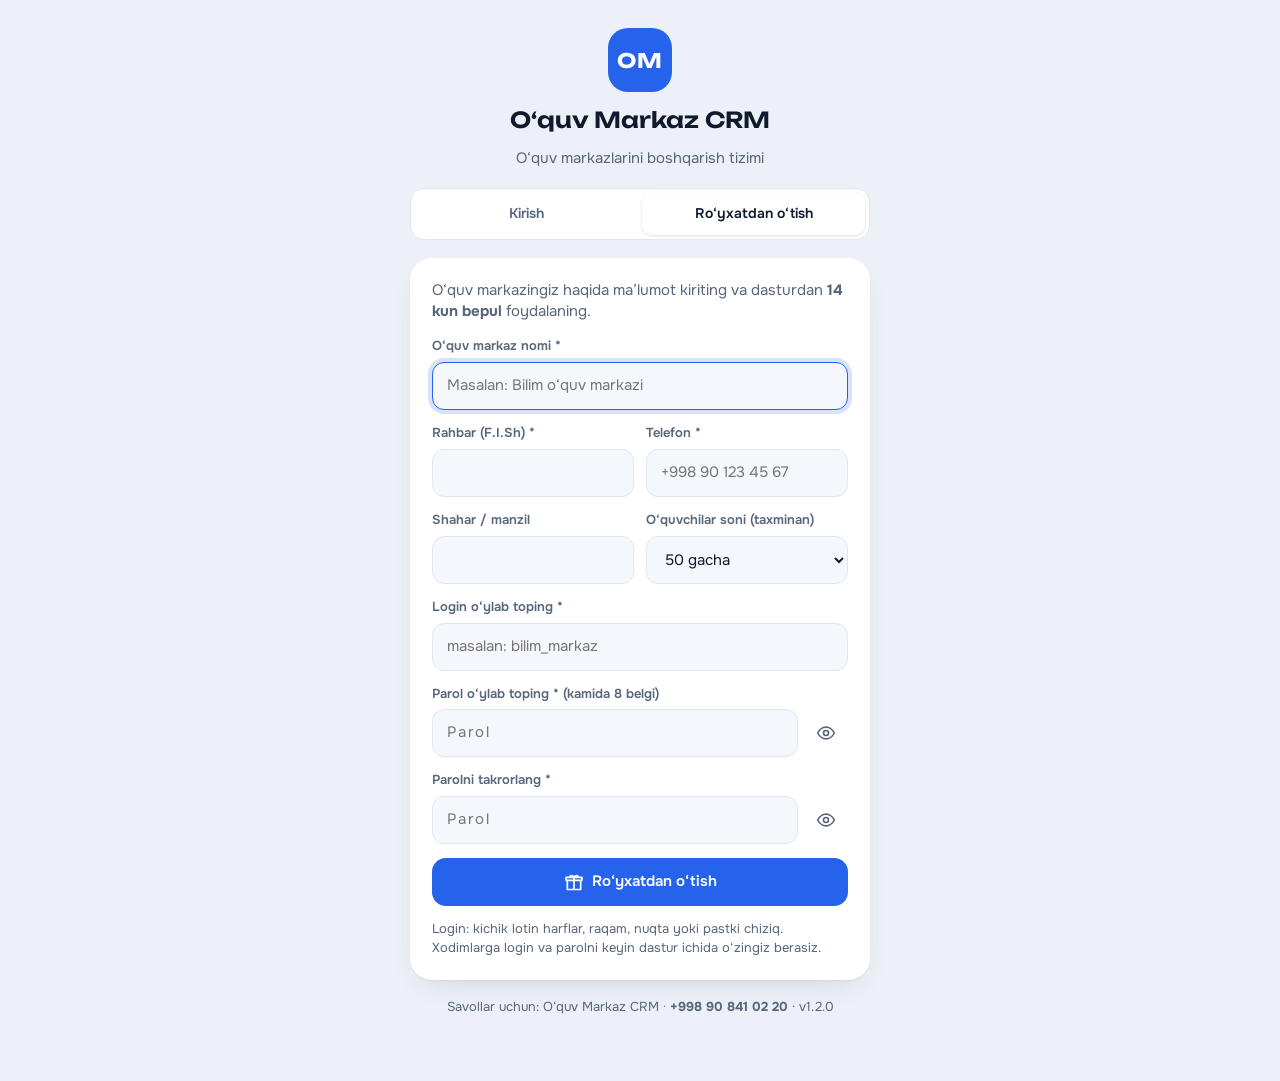
==== commit fced9af5: "1.2.0: rahbar parolini tiklash kodi Co-Authored-By: Claude Opus 5.5 <noreply@anthropic.com> Claude-S" ====
--- a/index.html
+++ b/index.html
@@ -754,7 +754,7 @@
    ===================================================================== */
 const SOZLAMALAR = {
   dasturNomi: "O‘quv Markaz CRM",
-  versiya: "1.1.0",              // har yangi versiyada oshiriladi (CHANGELOG.md)
+  versiya: "1.2.0",              // har yangi versiyada oshiriladi (CHANGELOG.md)
   markazNomi: "Bilim o‘quv markazi",     // dastur ichida «Sozlamalar»dan ham o‘zgartiriladi
   markazTel: "+998 90 000 00 00",
   logoMatni: "OM",
@@ -1595,19 +1595,35 @@
     const kutish = Math.max(0, Math.ceil((k.blok - Date.now()) / 1000));
     return `<div class="kirish">${bosh}
       <section class="card"><form id="kirish-forma" class="forma" novalidate>
-        ${k.royxatOk ? `<div class="banner ok">${icon("check2")}<div class="b-mat"><b>Ro‘yxatdan o‘tdingiz!</b> ${SOZLAMALAR.sinovKun} kunlik bepul sinov ${sanaMatn(L.sinovTugash)} gacha. Endi login va parolingizni yozib kiring.</div></div>`
+        ${k.tiklashOk ? `<div class="banner ok">${icon("check2")}<div class="b-mat"><b>Parol yangilandi!</b> Loginingiz: <b>${esc(k.tiklashOk)}</b>. Endi yangi parol bilan kiring.</div></div>`
+          : k.royxatOk ? `<div class="banner ok">${icon("check2")}<div class="b-mat"><b>Ro‘yxatdan o‘tdingiz!</b> ${SOZLAMALAR.sinovKun} kunlik bepul sinov ${sanaMatn(L.sinovTugash)} gacha. Endi login va parolingizni yozib kiring.</div></div>`
           : bor ? `<div class="info-quti"><b>${esc(markazNomi())}</b></div>` : ""}
-        <label class="maydon"><span>Login</span><input id="k-login" autocomplete="username" autocapitalize="none" spellcheck="false" placeholder="Loginingiz" autofocus></label>
+        <label class="maydon"><span>Login</span><input id="k-login" autocomplete="username" autocapitalize="none" spellcheck="false" placeholder="Loginingiz" value="${esc(k.tiklashOk || "")}" autofocus></label>
         ${parolMaydon("k-parol", "Parol", { erkin: true })}
         <p class="xato" id="k-xato" ${kutish ? "" : "hidden"}>${kutish ? `Ko‘p marta xato kiritildi. ${kutish} soniyadan keyin urinib ko‘ring.` : ""}</p>
         <button type="submit" class="btn btn-primary btn-blok" ${kutish ? "disabled" : ""}>Kirish</button>
         <p class="muted sm" style="margin:0">Xodimlar login va parolni markaz rahbaridan oladi.</p>
+        ${bor && L.markazId ? `<button type="button" class="btn btn-ghost btn-sm" data-act="kirish-tab" data-v="tiklash" style="align-self:flex-start">Parolni unutdingizmi?</button>` : ""}
       </form></section>
       ${bor ? "" : `<section class="card forma"><b>Bu qurilmada hali markaz yo‘q</b>
         <p class="muted sm" style="margin:0">Hamkor markaz bo‘lsangiz, rahbaringizdan zaxira faylni olib tiklang. Yangi markaz bo‘lsangiz, ro‘yxatdan o‘ting: 14 kun bepul.</p>
         <div class="amal-qator"><button class="btn btn-soft" data-act="kirish-tab" data-v="royxat">Ro‘yxatdan o‘tish</button><button class="btn btn-ghost" data-act="tikla-fayl">${icon("upload", 18)} Zaxiradan tiklash</button></div></section>`}
       ${pas}</div>`;
   }
+  if (k.tab === "tiklash") return `<div class="kirish">${bosh}
+    <section class="card"><form id="tiklash-forma" class="forma" novalidate>
+      <h2 style="margin:0;font-size:18px">Rahbar parolini tiklash</h2>
+      <ol class="muted sm" style="margin:0;padding-left:18px;display:flex;flex-direction:column;gap:4px">
+        <li>Sotuvchiga murojaat qiling${SOZLAMALAR.sotuvchi.tel ? `: <b>${esc(SOZLAMALAR.sotuvchi.tel)}</b>` : ""}. U sizga 6 xonali tiklash kodini beradi (24 soat amal qiladi).</li>
+        <li>Kodni va yangi parolni shu yerga yozing.</li></ol>
+      <label class="maydon"><span>Tiklash kodi</span><input id="t-kod" inputmode="numeric" maxlength="6" autocomplete="one-time-code" placeholder="6 xonali kod"></label>
+      ${parolMaydon("t-parol", "Yangi parol (kamida 8 belgi)", { yangi: true, erkin: true })}
+      ${parolMaydon("t-parol2", "Yangi parolni takrorlang", { yangi: true, erkin: true })}
+      <p class="xato" id="t-xato" hidden></p>
+      <button type="submit" class="btn btn-primary btn-blok">Parolni yangilash</button>
+      <p class="muted sm" style="margin:0">Xodim bo‘lsangiz, parolingizni markaz rahbari yangilaydi: Sozlamalar → Xodimlar.</p>
+      <button type="button" class="btn btn-ghost btn-sm" data-act="kirish-tab" data-v="kirish" style="align-self:flex-start">← Kirishga qaytish</button>
+    </form></section>${pas}</div>`;
   return `<div class="kirish">${bosh}
     <section class="card"><form id="royxat-forma" class="forma" novalidate>
       <p class="muted" style="margin:0">O‘quv markazingiz haqida ma’lumot kiriting va dasturdan <b>${SOZLAMALAR.sinovKun} kun bepul</b> foydalaning.</p>
@@ -2533,7 +2549,7 @@
       <div class="sheet-actions"><button type="button" class="btn btn-ghost" data-act="modal-yop">Bekor qilish</button><button type="submit" class="btn btn-primary">Saqlash</button></div></form>`),
 
   // Kirish ekrani
-  "kirish-tab": el => { UI.kirish.tab = el.dataset.v; UI.kirish.royxatOk = false; render(); },
+  "kirish-tab": el => { UI.kirish.tab = el.dataset.v; UI.kirish.royxatOk = false; UI.kirish.tiklashOk = ""; render(); },
   "parol-korsat": el => { const i = document.getElementById(el.dataset.target); if (i) i.type = i.type === "password" ? "text" : "password"; },
   "parol-yarat": el => { const i = document.getElementById(el.dataset.target); if (i) { i.value = parolYasa(); i.type = "text"; } },
   "litsenziya-och": () => { UI.sozTab = "litsenziya"; ot("sozlamalar"); },
@@ -2698,6 +2714,22 @@
     const l = $("#k-login").value, p = $("#k-parol").value;
     if (!l.trim() || !p) return xatoKorsat("#k-xato", "Login va parolni kiriting.");
     kirishTekshir(l, p);
+  },
+  // Rahbar parolini sotuvchi bergan tiklash kodi bilan yangilash
+  "tiklash-forma": async f => {
+    const kod = $("#t-kod").value.replace(/\D/g, ""), p1 = $("#t-parol").value, p2 = $("#t-parol2").value, L = DB.litsenziya;
+    if (kod.length !== 6) return xatoKorsat("#t-xato", "6 xonali tiklash kodini kiriting.");
+    if (p1.length < 8) return xatoKorsat("#t-xato", "Yangi parol kamida 8 belgidan iborat bo‘lsin.");
+    if (p1 !== p2) return xatoKorsat("#t-xato", "Parollar bir xil emas.");
+    const d = DB.xodimlar.find(x => x.rol === "direktor" && x.faol !== false) || DB.xodimlar.find(x => x.rol === "direktor");
+    if (!d) return xatoKorsat("#t-xato", "Bu qurilmada rahbar topilmadi.");
+    const tugma = f.querySelector('[type="submit"]'); tugma.disabled = true; tugma.textContent = "Tekshirilmoqda…";
+    let j;
+    try { j = await Server.sorov("parol_tiklash", { id: L.markazId, token: L.token, kod }); }
+    catch (e) { j = { ok: false, xato: "Internet yo‘q yoki server javob bermadi." }; }
+    if (!j.ok) { tugma.disabled = false; tugma.textContent = "Parolni yangilash"; return xatoKorsat("#t-xato", j.xato || "Kod qabul qilinmadi."); }
+    Ombor.yoz("xodimlar", { ...d, pinXesh: await pinXesh(p1), faol: true });
+    UI.kirish = { tab: "kirish", xato: 0, blok: 0, tiklashOk: d.login }; render();
   },
   // Yangi markaz: ma’lumotlar + rahbar paroli → 14 kunlik sinov
   "royxat-forma": async () => {
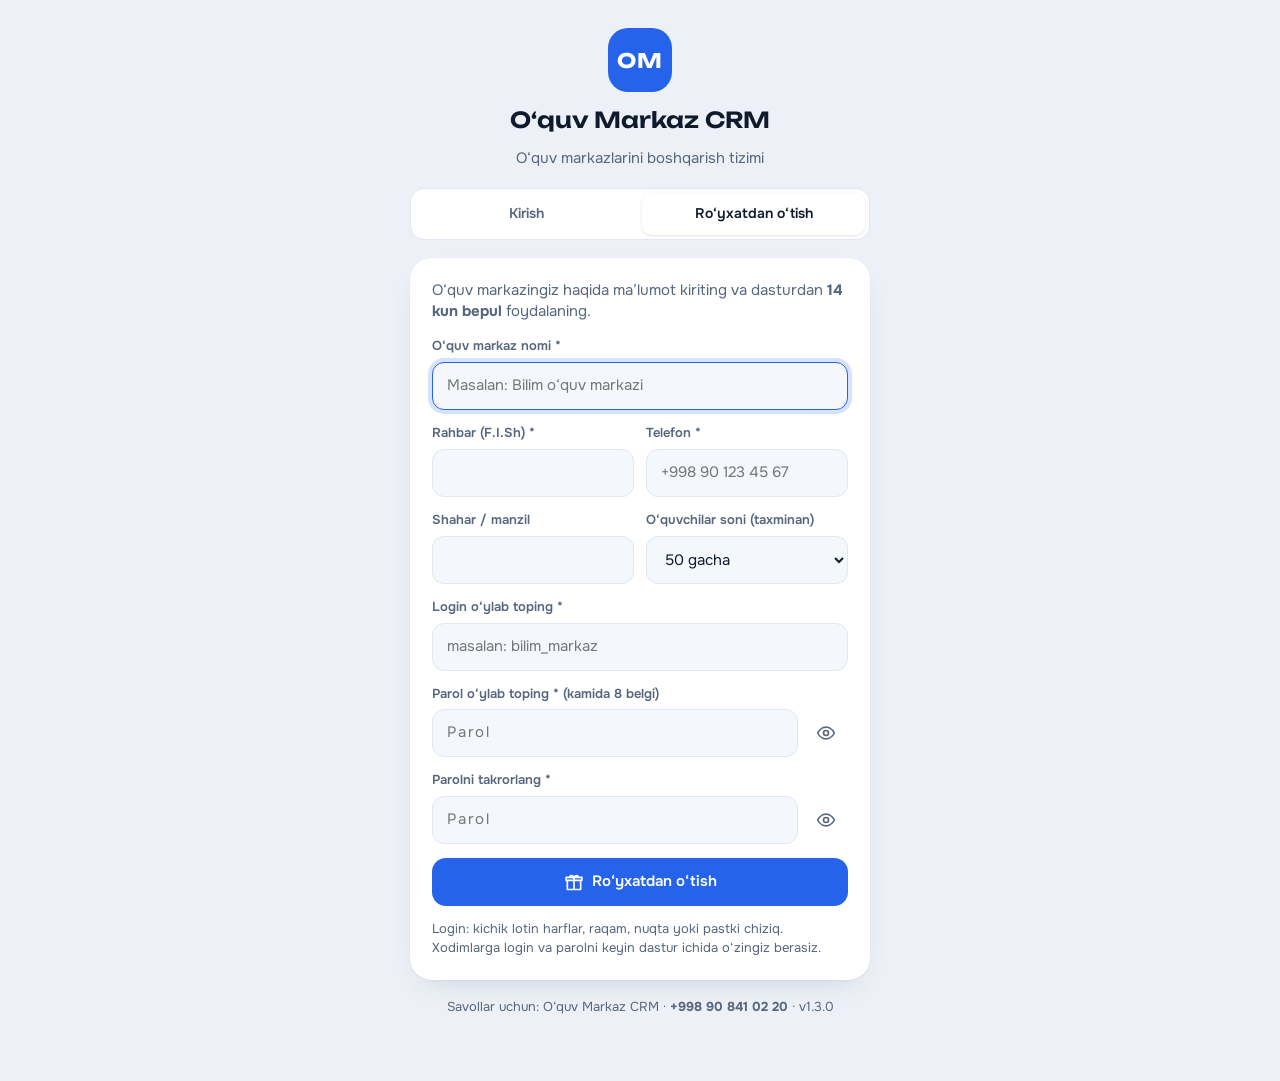
==== commit 01bfa315: "1.3.0: «Parolni unutdim» chati va admin bildirishnomalari Co-Authored-By: Claude Opus 5.5 <noreply@a" ====
--- a/index.html
+++ b/index.html
@@ -730,6 +730,20 @@
 .tarif .t-shart { font-size:13px; color: var(--muted); }
 .tarif .t-ogoh { font-size:12px; color: var(--warn); font-weight:600; }
 .btn-katta { min-height:52px; font-size:16px; width:100%; }
+
+/* Sotuvchi bilan chat */
+.chat-karta { width: 100%; }
+.chat-royxat { display:flex; flex-direction:column; gap:8px; min-height:220px; max-height:min(52vh, 460px); overflow-y:auto; padding:12px; background: var(--surface-2); border-radius:14px; border:1px solid var(--line); }
+.chat-x { max-width:85%; padding:10px 12px; border-radius:14px; display:flex; flex-direction:column; gap:4px; font-size:14px; overflow-wrap:anywhere; }
+.chat-x b { display:inline-flex; align-items:center; gap:6px; }
+.chat-x.u-men { align-self:flex-end; background: var(--primary); color:#fff; border-bottom-right-radius:4px; }
+.chat-x.u-ular { align-self:flex-start; background: var(--surface); border:1px solid var(--line); border-bottom-left-radius:4px; }
+.chat-x .chat-vaqt { font-size:11px; opacity:.75; }
+.chat-x.parol-x { border:2px solid var(--ok, #047857); max-width:100%; }
+.chat-x.parol-x .btn { align-self:flex-start; margin-top:4px; }
+.parol-kod { font-family: ui-monospace, Consolas, monospace; font-size:18px; letter-spacing:.06em; user-select:all; }
+.chat-yoz { display:flex; gap:8px; }
+.chat-yoz input { flex:1; min-width:0; }
 </style>
 </head>
 <body>
@@ -754,7 +768,7 @@
    ===================================================================== */
 const SOZLAMALAR = {
   dasturNomi: "O‘quv Markaz CRM",
-  versiya: "1.2.0",              // har yangi versiyada oshiriladi (CHANGELOG.md)
+  versiya: "1.3.0",              // har yangi versiyada oshiriladi (CHANGELOG.md)
   markazNomi: "Bilim o‘quv markazi",     // dastur ichida «Sozlamalar»dan ham o‘zgartiriladi
   markazTel: "+998 90 000 00 00",
   logoMatni: "OM",
@@ -1222,6 +1236,7 @@
   home: "M3 11 12 4l9 7M5 10v10h5v-6h4v6h5V10",
   check: "M9 3h6v3H9zM8 4.5H5.5V21h13V4.5H16M9 13.5l2 2 4-4.5",
   check2: "M5 12.5l4.5 4.5L19.5 7",
+  key: "M14.5 9.5a4 4 0 1 0-3.9 4.9L9 16v2H7v2H4v-3l6.1-6.1A4 4 0 0 0 14.5 9.5zM16 7.5h.01",
   wallet: "M4 7.5h15a2 2 0 0 1 2 2V18a2 2 0 0 1-2 2H5a2 2 0 0 1-2-2V6.5A2.5 2.5 0 0 1 5.5 4H17v3.5M16.5 14h.01",
   alert: "M12 3.5 2.5 20h19zM12 10v4.5M12 17.5h.01",
   grid: "M4 4h6.5v6.5H4zM13.5 4H20v6.5h-6.5zM4 13.5h6.5V20H4zM13.5 13.5H20V20h-6.5z",
@@ -1595,7 +1610,7 @@
     const kutish = Math.max(0, Math.ceil((k.blok - Date.now()) / 1000));
     return `<div class="kirish">${bosh}
       <section class="card"><form id="kirish-forma" class="forma" novalidate>
-        ${k.tiklashOk ? `<div class="banner ok">${icon("check2")}<div class="b-mat"><b>Parol yangilandi!</b> Loginingiz: <b>${esc(k.tiklashOk)}</b>. Endi yangi parol bilan kiring.</div></div>`
+        ${k.tiklashOk ? `<div class="banner ok">${icon("check2")}<div class="b-mat"><b>Parol yangilandi!</b> Loginingiz: <b>${esc(k.tiklashOk)}</b>. Sotuvchi yuborgan yangi parol bilan kiring.</div></div>`
           : k.royxatOk ? `<div class="banner ok">${icon("check2")}<div class="b-mat"><b>Ro‘yxatdan o‘tdingiz!</b> ${SOZLAMALAR.sinovKun} kunlik bepul sinov ${sanaMatn(L.sinovTugash)} gacha. Endi login va parolingizni yozib kiring.</div></div>`
           : bor ? `<div class="info-quti"><b>${esc(markazNomi())}</b></div>` : ""}
         <label class="maydon"><span>Login</span><input id="k-login" autocomplete="username" autocapitalize="none" spellcheck="false" placeholder="Loginingiz" value="${esc(k.tiklashOk || "")}" autofocus></label>
@@ -1603,27 +1618,22 @@
         <p class="xato" id="k-xato" ${kutish ? "" : "hidden"}>${kutish ? `Ko‘p marta xato kiritildi. ${kutish} soniyadan keyin urinib ko‘ring.` : ""}</p>
         <button type="submit" class="btn btn-primary btn-blok" ${kutish ? "disabled" : ""}>Kirish</button>
         <p class="muted sm" style="margin:0">Xodimlar login va parolni markaz rahbaridan oladi.</p>
-        ${bor && L.markazId ? `<button type="button" class="btn btn-ghost btn-sm" data-act="kirish-tab" data-v="tiklash" style="align-self:flex-start">Parolni unutdingizmi?</button>` : ""}
+        ${bor && L.markazId ? `<button type="button" class="btn btn-ghost btn-sm" data-act="parol-unutdim" style="align-self:flex-start">${icon("message", 16)} Parolni unutdim</button>` : ""}
       </form></section>
       ${bor ? "" : `<section class="card forma"><b>Bu qurilmada hali markaz yo‘q</b>
         <p class="muted sm" style="margin:0">Hamkor markaz bo‘lsangiz, rahbaringizdan zaxira faylni olib tiklang. Yangi markaz bo‘lsangiz, ro‘yxatdan o‘ting: 14 kun bepul.</p>
         <div class="amal-qator"><button class="btn btn-soft" data-act="kirish-tab" data-v="royxat">Ro‘yxatdan o‘tish</button><button class="btn btn-ghost" data-act="tikla-fayl">${icon("upload", 18)} Zaxiradan tiklash</button></div></section>`}
       ${pas}</div>`;
   }
-  if (k.tab === "tiklash") return `<div class="kirish">${bosh}
-    <section class="card"><form id="tiklash-forma" class="forma" novalidate>
-      <h2 style="margin:0;font-size:18px">Rahbar parolini tiklash</h2>
-      <ol class="muted sm" style="margin:0;padding-left:18px;display:flex;flex-direction:column;gap:4px">
-        <li>Sotuvchiga murojaat qiling${SOZLAMALAR.sotuvchi.tel ? `: <b>${esc(SOZLAMALAR.sotuvchi.tel)}</b>` : ""}. U sizga 6 xonali tiklash kodini beradi (24 soat amal qiladi).</li>
-        <li>Kodni va yangi parolni shu yerga yozing.</li></ol>
-      <label class="maydon"><span>Tiklash kodi</span><input id="t-kod" inputmode="numeric" maxlength="6" autocomplete="one-time-code" placeholder="6 xonali kod"></label>
-      ${parolMaydon("t-parol", "Yangi parol (kamida 8 belgi)", { yangi: true, erkin: true })}
-      ${parolMaydon("t-parol2", "Yangi parolni takrorlang", { yangi: true, erkin: true })}
-      <p class="xato" id="t-xato" hidden></p>
-      <button type="submit" class="btn btn-primary btn-blok">Parolni yangilash</button>
-      <p class="muted sm" style="margin:0">Xodim bo‘lsangiz, parolingizni markaz rahbari yangilaydi: Sozlamalar → Xodimlar.</p>
-      <button type="button" class="btn btn-ghost btn-sm" data-act="kirish-tab" data-v="kirish" style="align-self:flex-start">← Kirishga qaytish</button>
-    </form></section>${pas}</div>`;
+  if (k.tab === "yordam") return `<div class="kirish">${bosh}
+    <section class="card forma chat-karta">
+      <div class="card-h" style="margin:0"><h2 style="font-size:18px;margin:0">Sotuvchi bilan chat</h2><button type="button" class="btn btn-ghost btn-sm" data-act="kirish-tab" data-v="kirish">← Kirish</button></div>
+      <p class="muted sm" style="margin:0">So‘rovingiz sotuvchiga yuborildi. U sizga ${SOZLAMALAR.sotuvchi.tel ? "telefon qilib" : ""} tekshiradi va shu yerga yangi parol yuboradi: parol qurilmangizda o‘zi o‘rnatiladi. Oynani yopmang.</p>
+      <div class="chat-royxat" id="chat-royxat" aria-live="polite">${chatXabarlarHTML()}</div>
+      <form id="chat-forma" class="chat-yoz" novalidate><input id="chat-matn" placeholder="Xabar yozing…" autocomplete="off" maxlength="1000" aria-label="Xabar">
+        <button type="submit" class="btn btn-primary">Yuborish</button></form>
+      <p class="xato" id="chat-xato" hidden></p>
+    </section>${pas}</div>`;
   return `<div class="kirish">${bosh}
     <section class="card"><form id="royxat-forma" class="forma" novalidate>
       <p class="muted" style="margin:0">O‘quv markazingiz haqida ma’lumot kiriting va dasturdan <b>${SOZLAMALAR.sinovKun} kun bepul</b> foydalaning.</p>
@@ -2549,7 +2559,7 @@
       <div class="sheet-actions"><button type="button" class="btn btn-ghost" data-act="modal-yop">Bekor qilish</button><button type="submit" class="btn btn-primary">Saqlash</button></div></form>`),
 
   // Kirish ekrani
-  "kirish-tab": el => { UI.kirish.tab = el.dataset.v; UI.kirish.royxatOk = false; UI.kirish.tiklashOk = ""; render(); },
+  "kirish-tab": el => { UI.kirish.tab = el.dataset.v; UI.kirish.royxatOk = false; UI.kirish.tiklashOk = ""; chatTaymer(false); render(); },
   "parol-korsat": el => { const i = document.getElementById(el.dataset.target); if (i) i.type = i.type === "password" ? "text" : "password"; },
   "parol-yarat": el => { const i = document.getElementById(el.dataset.target); if (i) { i.value = parolYasa(); i.type = "text"; } },
   "litsenziya-och": () => { UI.sozTab = "litsenziya"; ot("sozlamalar"); },
@@ -2715,21 +2725,9 @@
     if (!l.trim() || !p) return xatoKorsat("#k-xato", "Login va parolni kiriting.");
     kirishTekshir(l, p);
   },
-  // Rahbar parolini sotuvchi bergan tiklash kodi bilan yangilash
-  "tiklash-forma": async f => {
-    const kod = $("#t-kod").value.replace(/\D/g, ""), p1 = $("#t-parol").value, p2 = $("#t-parol2").value, L = DB.litsenziya;
-    if (kod.length !== 6) return xatoKorsat("#t-xato", "6 xonali tiklash kodini kiriting.");
-    if (p1.length < 8) return xatoKorsat("#t-xato", "Yangi parol kamida 8 belgidan iborat bo‘lsin.");
-    if (p1 !== p2) return xatoKorsat("#t-xato", "Parollar bir xil emas.");
-    const d = DB.xodimlar.find(x => x.rol === "direktor" && x.faol !== false) || DB.xodimlar.find(x => x.rol === "direktor");
-    if (!d) return xatoKorsat("#t-xato", "Bu qurilmada rahbar topilmadi.");
-    const tugma = f.querySelector('[type="submit"]'); tugma.disabled = true; tugma.textContent = "Tekshirilmoqda…";
-    let j;
-    try { j = await Server.sorov("parol_tiklash", { id: L.markazId, token: L.token, kod }); }
-    catch (e) { j = { ok: false, xato: "Internet yo‘q yoki server javob bermadi." }; }
-    if (!j.ok) { tugma.disabled = false; tugma.textContent = "Parolni yangilash"; return xatoKorsat("#t-xato", j.xato || "Kod qabul qilinmadi."); }
-    Ombor.yoz("xodimlar", { ...d, pinXesh: await pinXesh(p1), faol: true });
-    UI.kirish = { tab: "kirish", xato: 0, blok: 0, tiklashOk: d.login }; render();
+  "chat-forma": async () => {
+    const i = $("#chat-matn"), m = i.value.trim(); if (!m) return;
+    i.value = ""; await chatYubor(m, "matn");
   },
   // Yangi markaz: ma’lumotlar + rahbar paroli → 14 kunlik sinov
   "royxat-forma": async () => {
@@ -4051,6 +4049,77 @@
   if (marta === 1) toast(L.kutilayotgan ? "To‘lov hali tushmagan. Bir ozdan keyin yana tekshiring." : "Kutilayotgan to‘lov yo‘q", "warn");
   return false;
 }
+
+/* ---------- «Parolni unutdim»: sotuvchi bilan chat ----------
+   Xabarlar serverda (Google jadval). Sotuvchi chatga yangi parol yuborsa,
+   u rahbar akkauntiga shu qurilmada o‘rnatiladi va bir marta ko‘rsatiladi. */
+const CHAT = { xabarlar: [], taymer: null, yangi: null };
+const direktor = () => DB.xodimlar.find(x => x.rol === "direktor" && x.faol !== false) || DB.xodimlar.find(x => x.rol === "direktor");
+const vaqtMatn = ms => { const d = new Date(+ms); return `${sanaStr(d) === bugun() ? "" : sanaMatn(sanaStr(d)) + ", "}${pad2(d.getHours())}:${pad2(d.getMinutes())}`; };
+function chatXabarlarHTML() {
+  if (!CHAT.xabarlar.length) return `<p class="muted sm" style="margin:auto;text-align:center">Yuklanmoqda…</p>`;
+  return CHAT.xabarlar.map(x => {
+    const men = x.kimdan === "markaz";
+    if (x.turi === "parol") {
+      const y = CHAT.yangi && CHAT.yangi.id === x.id ? CHAT.yangi : null;
+      return `<div class="chat-x u-ular parol-x"><b>${icon("check2", 16)} Yangi parol</b>
+        ${y ? `<span>Login: <b>${esc(y.login)}</b></span><span>Parol: <b class="parol-kod">${esc(y.parol)}</b></span><span class="sm">Parol qurilmangizda o‘rnatildi. Uni yozib oling.</span>
+          <button type="button" class="btn btn-primary btn-sm" data-act="chat-kirish">Kirish</button>` : `<span class="sm">Yangi parol avval yuborilgan va o‘rnatilgan.</span>`}
+        <span class="chat-vaqt">${vaqtMatn(x.vaqt)}</span></div>`;
+    }
+    return `<div class="chat-x ${men ? "u-men" : "u-ular"}">${x.turi === "parol_sorov" ? `<b>${icon("key", 14)} Parolni unutdim</b>` : esc(x.matn)}<span class="chat-vaqt">${men ? "Siz" : esc(SOZLAMALAR.sotuvchi.nom)} · ${vaqtMatn(x.vaqt)}</span></div>`;
+  }).join("");
+}
+function chatChiz() {
+  const r = $("#chat-royxat"); if (!r) return;
+  const pastda = r.scrollHeight - r.scrollTop - r.clientHeight < 40;
+  r.innerHTML = chatXabarlarHTML();
+  if (pastda || CHAT.yangi) r.scrollTop = r.scrollHeight;
+}
+async function chatQabul(l) {
+  for (const x of l) {
+    // Sotuvchi yuborgan yangi parol (bir marta ochiq keladi) — rahbar akkauntiga o‘rnatiladi
+    if (x.kimdan === "admin" && x.turi === "parol" && x.matn && !/^•+$/.test(x.matn)) {
+      const d = direktor();
+      if (d) { Ombor.yoz("xodimlar", { ...d, pinXesh: await pinXesh(x.matn), faol: true }); CHAT.yangi = { id: x.id, parol: x.matn, login: d.login }; }
+    }
+  }
+  CHAT.xabarlar = l; chatChiz();
+}
+async function chatYangila() {
+  const L = DB.litsenziya;
+  try { const j = await Server.sorov("chat_ol", { id: L.markazId, token: L.token }); if (j.ok) await chatQabul(j.xabarlar || []); }
+  catch (e) {}
+}
+async function chatYubor(matn, turi) {
+  const L = DB.litsenziya, d = direktor();
+  try {
+    const j = await Server.sorov("chat_yoz", { id: L.markazId, token: L.token, matn, turi, login: d ? d.login : "" });
+    if (!j.ok) throw new Error(j.xato);
+    await chatQabul(j.xabarlar || []);
+  } catch (e) { xatoKorsat("#chat-xato", "Yuborilmadi: " + (e.name === "TypeError" ? "internet yo‘q" : e.message)); }
+}
+function chatTaymer(yoq) {
+  clearInterval(CHAT.taymer); CHAT.taymer = null;
+  if (yoq) CHAT.taymer = setInterval(() => { if (UI.kirish.tab === "yordam" && Ilova.holat === "kirish") chatYangila(); else chatTaymer(false); }, 6000);
+}
+Object.assign(AMALLAR, {
+  "parol-unutdim": async () => {
+    UI.kirish.tab = "yordam"; CHAT.xabarlar = []; CHAT.yangi = null; render();
+    await chatYangila();
+    // Javobsiz so‘rov yarim soat ichida yuborilgan bo‘lsa, qayta yubormaydi
+    const l = CHAT.xabarlar, oxirgiAdmin = Math.max(0, ...l.filter(x => x.kimdan === "admin").map(x => +x.vaqt));
+    const ochiqSorov = l.some(x => x.turi === "parol_sorov" && +x.vaqt > oxirgiAdmin && Date.now() - x.vaqt < 30 * 60000);
+    if (!ochiqSorov) await chatYubor("Parolni unutdim", "parol_sorov");
+    else chatChiz();
+    chatTaymer(true);
+  },
+  "chat-kirish": () => {
+    const login = CHAT.yangi ? CHAT.yangi.login : "";
+    chatTaymer(false); UI.kirish = { tab: "kirish", xato: 0, blok: 0, tiklashOk: login }; render();
+    const p = $("#k-parol"); if (p) p.focus();
+  },
+});
 
 
 /* =====================================================================
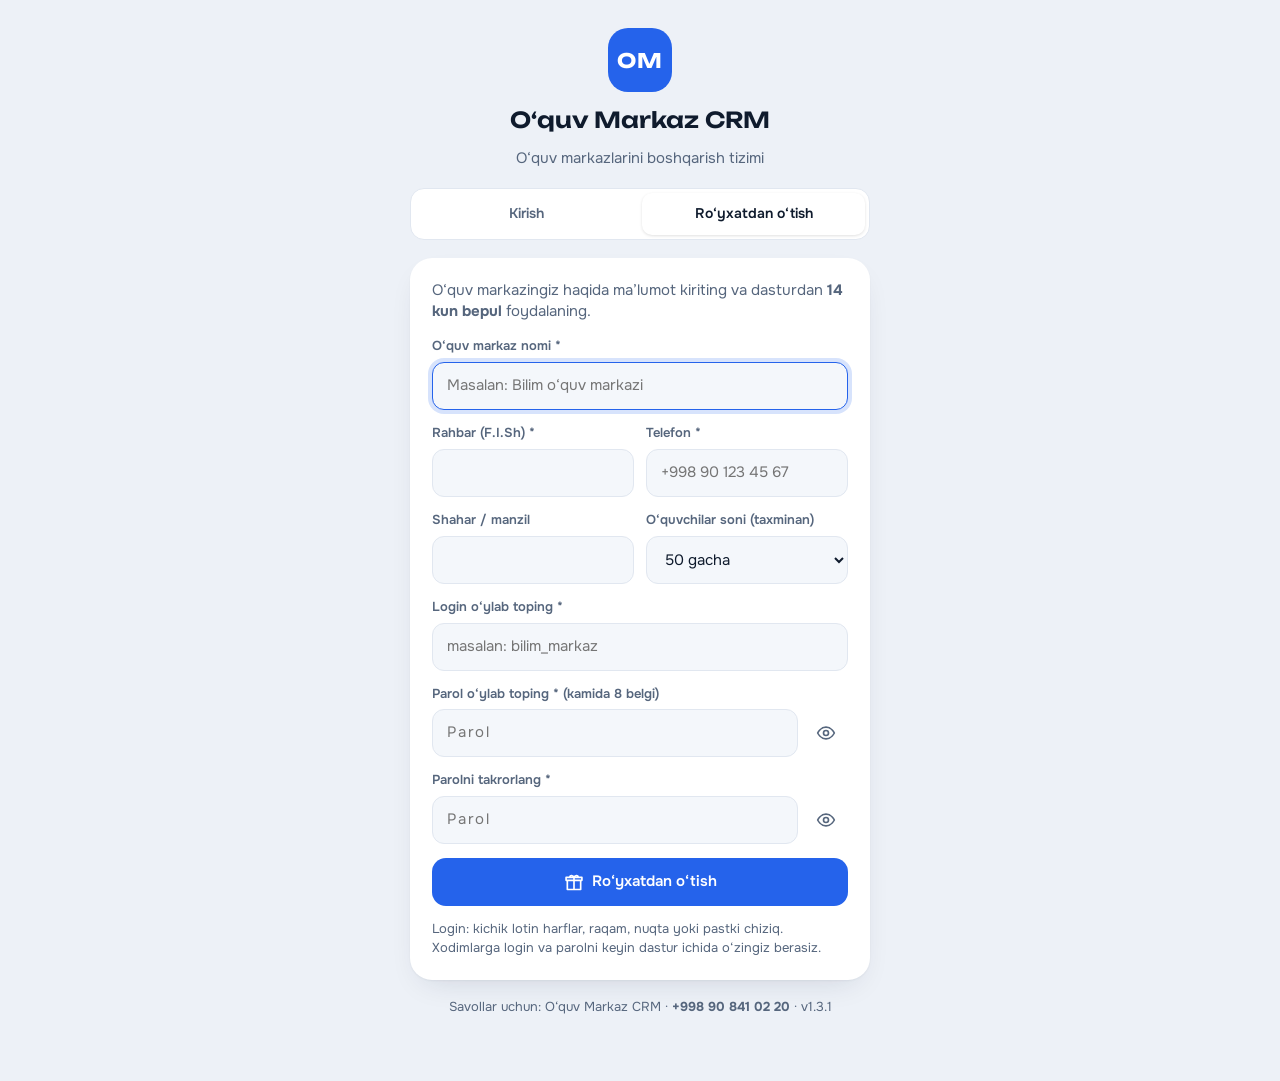
==== commit fae6115a: "1.3.1: «Parolni unutdim» har doim ko‘rinadi; markazi yo‘q qurilmada tushuntirish Co-Authored-By: Cla" ====
--- a/index.html
+++ b/index.html
@@ -768,7 +768,7 @@
    ===================================================================== */
 const SOZLAMALAR = {
   dasturNomi: "O‘quv Markaz CRM",
-  versiya: "1.3.0",              // har yangi versiyada oshiriladi (CHANGELOG.md)
+  versiya: "1.3.1",              // har yangi versiyada oshiriladi (CHANGELOG.md)
   markazNomi: "Bilim o‘quv markazi",     // dastur ichida «Sozlamalar»dan ham o‘zgartiriladi
   markazTel: "+998 90 000 00 00",
   logoMatni: "OM",
@@ -1618,13 +1618,23 @@
         <p class="xato" id="k-xato" ${kutish ? "" : "hidden"}>${kutish ? `Ko‘p marta xato kiritildi. ${kutish} soniyadan keyin urinib ko‘ring.` : ""}</p>
         <button type="submit" class="btn btn-primary btn-blok" ${kutish ? "disabled" : ""}>Kirish</button>
         <p class="muted sm" style="margin:0">Xodimlar login va parolni markaz rahbaridan oladi.</p>
-        ${bor && L.markazId ? `<button type="button" class="btn btn-ghost btn-sm" data-act="parol-unutdim" style="align-self:flex-start">${icon("message", 16)} Parolni unutdim</button>` : ""}
+        <button type="button" class="btn btn-ghost btn-sm" data-act="parol-unutdim" style="align-self:flex-start">${icon("message", 16)} Parolni unutdim</button>
       </form></section>
       ${bor ? "" : `<section class="card forma"><b>Bu qurilmada hali markaz yo‘q</b>
         <p class="muted sm" style="margin:0">Hamkor markaz bo‘lsangiz, rahbaringizdan zaxira faylni olib tiklang. Yangi markaz bo‘lsangiz, ro‘yxatdan o‘ting: 14 kun bepul.</p>
         <div class="amal-qator"><button class="btn btn-soft" data-act="kirish-tab" data-v="royxat">Ro‘yxatdan o‘tish</button><button class="btn btn-ghost" data-act="tikla-fayl">${icon("upload", 18)} Zaxiradan tiklash</button></div></section>`}
       ${pas}</div>`;
   }
+  if (k.tab === "yordam" && !(bor && L.markazId)) return `<div class="kirish">${bosh}
+    <section class="card forma">
+      <h2 style="margin:0;font-size:18px">Bu qurilmada markazingiz yo‘q</h2>
+      <p class="muted" style="margin:0">Markaz ma’lumotlari (o‘quvchilar, to‘lovlar, login va parol) faqat ro‘yxatdan o‘tgan <b>qurilma va brauzerda</b> saqlanadi. Shu sababli bu yerda parolni tiklab bo‘lmaydi.</p>
+      <ol class="muted sm" style="margin:0;padding-left:18px;display:flex;flex-direction:column;gap:6px">
+        <li>Markazingiz ishlatilgan kompyuter yoki telefonda, <b>o‘sha brauzerda</b> (Chrome, Edge…) shu sahifani oching va «Parolni unutdim» ni bosing.</li>
+        <li>Yangi qurilmaga o‘tmoqchi bo‘lsangiz: eski qurilmada Sozlamalar → Ma’lumotlar → <b>Zaxira olish</b>, keyin bu yerda <b>Zaxiradan tiklash</b>.</li>
+        <li>Eski qurilma yo‘q bo‘lsa, sotuvchiga murojaat qiling${SOZLAMALAR.sotuvchi.tel ? `: <b>${esc(SOZLAMALAR.sotuvchi.tel)}</b>` : ""}.</li></ol>
+      <div class="amal-qator"><button type="button" class="btn btn-ghost" data-act="kirish-tab" data-v="kirish">← Kirish</button><button class="btn btn-soft" data-act="tikla-fayl">${icon("upload", 18)} Zaxiradan tiklash</button></div>
+    </section>${pas}</div>`;
   if (k.tab === "yordam") return `<div class="kirish">${bosh}
     <section class="card forma chat-karta">
       <div class="card-h" style="margin:0"><h2 style="font-size:18px;margin:0">Sotuvchi bilan chat</h2><button type="button" class="btn btn-ghost btn-sm" data-act="kirish-tab" data-v="kirish">← Kirish</button></div>
@@ -4106,6 +4116,7 @@
 Object.assign(AMALLAR, {
   "parol-unutdim": async () => {
     UI.kirish.tab = "yordam"; CHAT.xabarlar = []; CHAT.yangi = null; render();
+    if (!(markazBor() && DB.litsenziya.markazId)) return;   // bu qurilmada markaz yo‘q — tushuntirish oynasi
     await chatYangila();
     // Javobsiz so‘rov yarim soat ichida yuborilgan bo‘lsa, qayta yubormaydi
     const l = CHAT.xabarlar, oxirgiAdmin = Math.max(0, ...l.filter(x => x.kimdan === "admin").map(x => +x.vaqt));
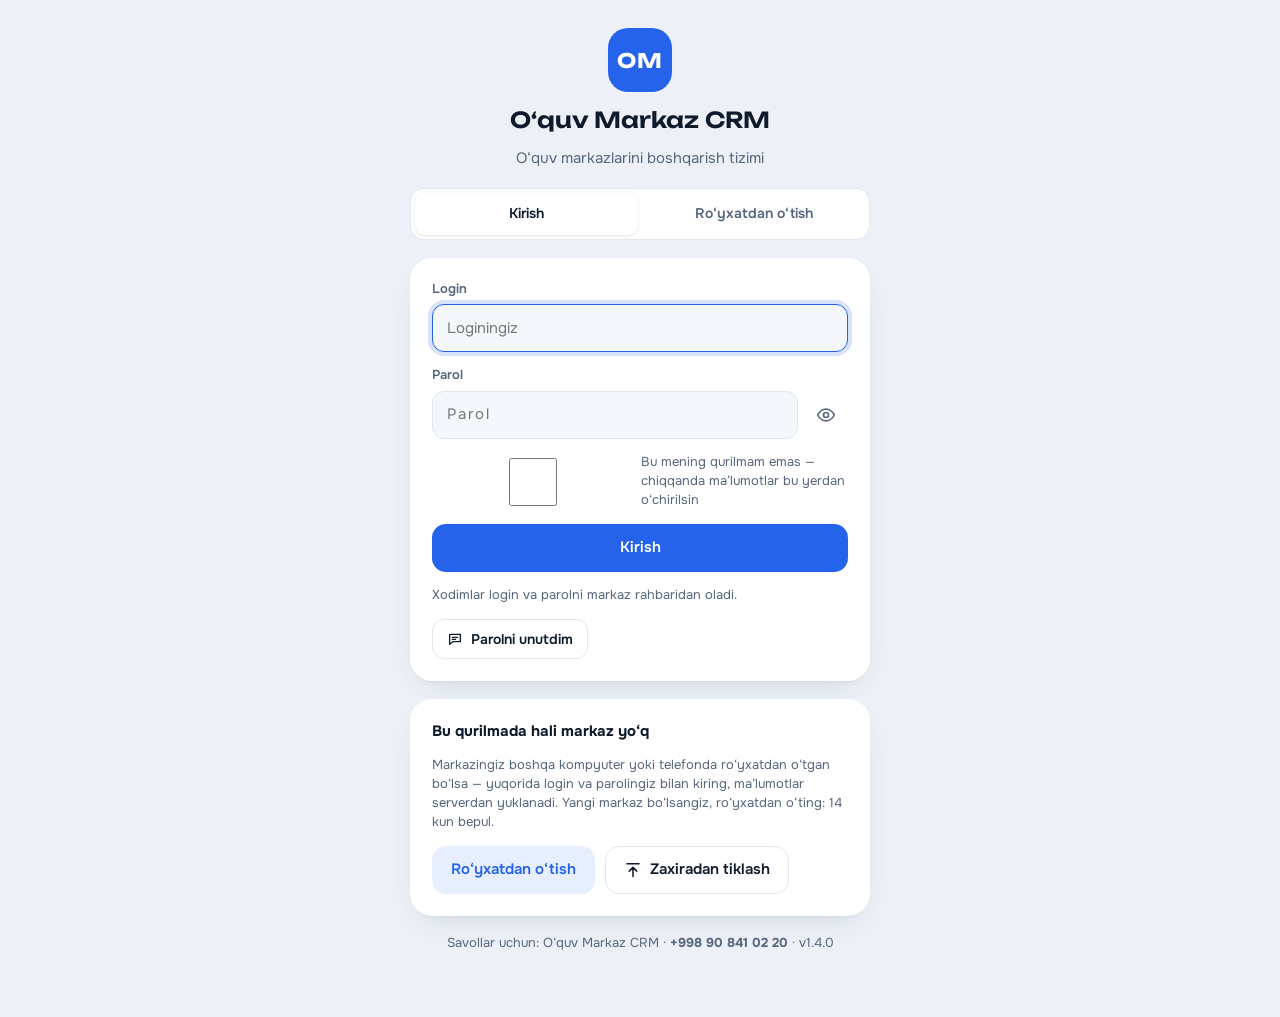
==== commit c86f0d6b: "Update print statement from 'Hello' to 'Goodbye'" ====
--- a/index.html
+++ b/index.html
@@ -768,7 +768,7 @@
    ===================================================================== */
 const SOZLAMALAR = {
   dasturNomi: "O‘quv Markaz CRM",
-  versiya: "1.3.1",              // har yangi versiyada oshiriladi (CHANGELOG.md)
+  versiya: "1.4.0",              // har yangi versiyada oshiriladi (CHANGELOG.md)
   markazNomi: "Bilim o‘quv markazi",     // dastur ichida «Sozlamalar»dan ham o‘zgartiriladi
   markazTel: "+998 90 000 00 00",
   logoMatni: "OM",
@@ -987,6 +987,9 @@
     db.tolovlar = db.tolovlar.map(t => ({ guruhId: "", xodimId: "", ...t, izoh: [t.oy ? oyNomi(t.oy) + " uchun" : "", t.izoh || ""].filter(Boolean).join(". ") }));
   }
   db.oquvchilar.forEach(o => { if (!Array.isArray(o.azolik)) o.azolik = []; });
+  // Serverda ro‘yxatdan o‘tgan markaz demo bo‘la olmaydi (zaxira faylida demo:true yozib aylanib o‘tishning oldini oladi)
+  if (db.litsenziya.markazId) db.meta.demo = false;
+  if (db.meta.demo && !db.meta.demoSana) db.meta.demoSana = db.meta.oxirgiZaxira || bugun();
   // Eski versiyadan: loginsiz xodimlarga login, kodsiz markazga kod va 14 kunlik sinov
   db.xodimlar.forEach(x => { if (!x.login) x.login = loginYasa(x.ism, x.id, db); });
   if (db.xodimlar.length && !db.litsenziya.royxat) {
@@ -1001,7 +1004,10 @@
 const markazLogo = () => { const n = (DB.sozlamalar.markazNomi || "").replace(/o‘quv|markazi?|o'quv/gi, " ").trim().split(/\s+/).filter(Boolean);
   return n.length ? n.slice(0, 2).map(w => w[0]).join("").toUpperCase() : SOZLAMALAR.logoMatni; };
 // Bu qurilmada haqiqiy (demo emas) ro‘yxatdan o‘tgan markaz bormi
-const markazBor = () => DB.xodimlar.length > 0 && !DB.meta.demo && !DB.xodimlar.some(x => x.login === "bilim.akmal");
+// Demo — faqat «Demo yuklash» tugmasi qo‘ygan belgi bo‘yicha (login nomiga qarab emas). Tizimga ulangan markaz hech qachon demo emas
+const markazBor = () => DB.xodimlar.length > 0 && !DB.meta.demo;
+const DEMO_KUN = 3;   // demo shuncha kundan keyin yopiladi: haqiqiy ish uchun ro‘yxatdan o‘tish kerak
+const demoTugadi = () => DB.meta.demo && kunFarqi(DB.meta.demoSana || bugun(), bugun()) > DEMO_KUN;
 let DBver = 0;                 // har o‘zgarishda oshadi (hisob-kitob keshi uchun)
 const ozgardi = () => { DBver++; };
 
@@ -1017,7 +1023,18 @@
     try { DB = tartibla(JSON.parse(Mahalliy.ol(SOZLAMALAR.omborKaliti))); } catch (e) { DB = boshDB(); }
     ozgardi();
   },
-  saqla() { Mahalliy.qoy(SOZLAMALAR.omborKaliti, JSON.stringify(DB)); },
+  xato: false,   // brauzer xotirasi to‘lgan — oxirgi o‘zgarishlar saqlanmagan
+  saqla() {
+    const k = SOZLAMALAR.omborKaliti, v = JSON.stringify(DB);
+    let ok = Mahalliy.qoy(k, v);
+    // Joy yetmasa: eski markaz arxivini (qayta ro‘yxatdan o‘tishda qolgan nusxa) o‘chirib, yana urinadi
+    if (!ok && Mahalliy.ol(k + "-arxiv") !== null) { Mahalliy.ochir(k + "-arxiv"); ok = Mahalliy.qoy(k, v); }
+    const oldin = this.xato; this.xato = !ok;
+    if (!ok && !oldin && typeof toast === "function") toast("Xotira to‘ldi! Oxirgi o‘zgarish saqlanmadi. Darhol zaxira oling.", "warn");
+    return ok;
+  },
+  // Band joy (taxminan, MB) — Sozlamalarda ko‘rsatiladi
+  hajmMB() { let n = 0; try { for (let i = 0; i < localStorage.length; i++) { const k = localStorage.key(i); n += k.length + (localStorage.getItem(k) || "").length; } } catch (e) {} return n * 2 / 1048576; },
   // Hujjat qo‘shish yoki yangilash (id bo‘yicha)
   yoz(kol, obj) {
     if (!obj.id) obj.id = yangiId();
@@ -1472,7 +1489,7 @@
   maLumotTayyor() {
     const m = men();
     this.holat = Sessiya.xodimId && m && m.faol !== false ? "ichida" : "kirish";
-    if (this.holat === "kirish" && !markazBor()) UI.kirish.tab = "royxat";
+    // Yangi qurilmada ham avval «Kirish»: markaz boshqa joyda ro‘yxatdan o‘tgan bo‘lsa, login bilan kiradi (ro‘yxat tugmasi shu oynada)
     rejaRender();
   },
 };
@@ -1567,6 +1584,8 @@
     <button class="btn btn-sm btn-soft" data-act="litsenziya-och">Tarif tanlash</button></div>`;
   else if (direktorMi() && !DB.meta.demo && L.tur === "faol" && L.qoldi <= 7) h += `<div class="banner" role="status">${icon("alert")}<div class="b-mat"><b>Obuna ${L.qoldi === 0 ? "bugun" : `${L.qoldi} kundan keyin`} tugaydi</b> (${sanaMatn(L.tugash)}). ${aloqa}</div>
     <button class="btn btn-sm btn-soft" data-act="litsenziya-och">Uzaytirish</button></div>`;
+  if (Ombor.xato) h += `<div class="banner xavf" role="alert">${icon("alert")}<div class="b-mat"><b>Brauzer xotirasi to‘ldi — oxirgi o‘zgarishlar saqlanmayapti.</b> Sahifani yopmang: darhol zaxira oling va sotuvchiga murojaat qiling.</div>
+    <button class="btn btn-sm btn-primary" data-act="zaxira">${icon("download", 18)} Zaxira olish</button></div>`;
   if (!Mahalliy.ishlaydi) h += `<div class="banner xavf" role="alert">${icon("alert")}<div class="b-mat"><b>Brauzer xotirasi ishlamayapti.</b> Ma’lumotlar sahifa yopilganda o‘chadi. Ishni tugatgach albatta zaxira oling.</div></div>`;
   if (direktorMi() && !UI.bannerYopildi && (OQ().length || GR().length)) {
     const z = DB.meta.oxirgiZaxira, kun = z ? kunFarqi(z, bugun()) : null;
@@ -1615,25 +1634,27 @@
           : bor ? `<div class="info-quti"><b>${esc(markazNomi())}</b></div>` : ""}
         <label class="maydon"><span>Login</span><input id="k-login" autocomplete="username" autocapitalize="none" spellcheck="false" placeholder="Loginingiz" value="${esc(k.tiklashOk || "")}" autofocus></label>
         ${parolMaydon("k-parol", "Parol", { erkin: true })}
+        ${bor ? "" : `<label class="sm muted" style="display:flex;gap:8px;align-items:center;cursor:pointer"><input type="checkbox" id="k-begona"> Bu mening qurilmam emas — chiqqanda ma’lumotlar bu yerdan o‘chirilsin</label>`}
         <p class="xato" id="k-xato" ${kutish ? "" : "hidden"}>${kutish ? `Ko‘p marta xato kiritildi. ${kutish} soniyadan keyin urinib ko‘ring.` : ""}</p>
         <button type="submit" class="btn btn-primary btn-blok" ${kutish ? "disabled" : ""}>Kirish</button>
         <p class="muted sm" style="margin:0">Xodimlar login va parolni markaz rahbaridan oladi.</p>
         <button type="button" class="btn btn-ghost btn-sm" data-act="parol-unutdim" style="align-self:flex-start">${icon("message", 16)} Parolni unutdim</button>
       </form></section>
       ${bor ? "" : `<section class="card forma"><b>Bu qurilmada hali markaz yo‘q</b>
-        <p class="muted sm" style="margin:0">Hamkor markaz bo‘lsangiz, rahbaringizdan zaxira faylni olib tiklang. Yangi markaz bo‘lsangiz, ro‘yxatdan o‘ting: 14 kun bepul.</p>
+        <p class="muted sm" style="margin:0">Markazingiz boshqa kompyuter yoki telefonda ro‘yxatdan o‘tgan bo‘lsa — yuqorida login va parolingiz bilan kiring, ma’lumotlar serverdan yuklanadi. Yangi markaz bo‘lsangiz, ro‘yxatdan o‘ting: ${SOZLAMALAR.sinovKun} kun bepul.</p>
         <div class="amal-qator"><button class="btn btn-soft" data-act="kirish-tab" data-v="royxat">Ro‘yxatdan o‘tish</button><button class="btn btn-ghost" data-act="tikla-fayl">${icon("upload", 18)} Zaxiradan tiklash</button></div></section>`}
       ${pas}</div>`;
   }
   if (k.tab === "yordam" && !(bor && L.markazId)) return `<div class="kirish">${bosh}
     <section class="card forma">
-      <h2 style="margin:0;font-size:18px">Bu qurilmada markazingiz yo‘q</h2>
-      <p class="muted" style="margin:0">Markaz ma’lumotlari (o‘quvchilar, to‘lovlar, login va parol) faqat ro‘yxatdan o‘tgan <b>qurilma va brauzerda</b> saqlanadi. Shu sababli bu yerda parolni tiklab bo‘lmaydi.</p>
-      <ol class="muted sm" style="margin:0;padding-left:18px;display:flex;flex-direction:column;gap:6px">
-        <li>Markazingiz ishlatilgan kompyuter yoki telefonda, <b>o‘sha brauzerda</b> (Chrome, Edge…) shu sahifani oching va «Parolni unutdim» ni bosing.</li>
-        <li>Yangi qurilmaga o‘tmoqchi bo‘lsangiz: eski qurilmada Sozlamalar → Ma’lumotlar → <b>Zaxira olish</b>, keyin bu yerda <b>Zaxiradan tiklash</b>.</li>
-        <li>Eski qurilma yo‘q bo‘lsa, sotuvchiga murojaat qiling${SOZLAMALAR.sotuvchi.tel ? `: <b>${esc(SOZLAMALAR.sotuvchi.tel)}</b>` : ""}.</li></ol>
-      <div class="amal-qator"><button type="button" class="btn btn-ghost" data-act="kirish-tab" data-v="kirish">← Kirish</button><button class="btn btn-soft" data-act="tikla-fayl">${icon("upload", 18)} Zaxiradan tiklash</button></div>
+      <h2 style="margin:0;font-size:18px">Parolni unutdingizmi?</h2>
+      <p class="muted" style="margin:0">Rahbar loginingizni yozing. Sotuvchi ro‘yxatdan o‘tishda yozilgan telefon raqamingizga qo‘ng‘iroq qilib, yangi parolni aytadi. Xodim bo‘lsangiz, parolni rahbaringizdan so‘rang.</p>
+      <div id="ps-joy" class="forma" style="padding:0">
+        <label class="maydon"><span>Rahbar logini</span><input id="ps-login" autocapitalize="none" spellcheck="false" placeholder="masalan, bilim.akmal"></label>
+        <p class="xato" id="ps-xato" hidden></p>
+        <button type="button" class="btn btn-primary" data-act="parol-sorov-login">So‘rov yuborish</button>
+      </div>
+      <div class="amal-qator"><button type="button" class="btn btn-ghost" data-act="kirish-tab" data-v="kirish">← Kirish</button></div>
     </section>${pas}</div>`;
   if (k.tab === "yordam") return `<div class="kirish">${bosh}
     <section class="card forma chat-karta">
@@ -1667,6 +1688,16 @@
     Sessiya.qoy(x.id); k.xato = 0; UI.bolim = "bosh"; UI.dav = null; Ilova.holat = "ichida";
     try { history.replaceState(null, "", "#bosh"); } catch (e) {}
     render(); toast(`Xush kelibsiz, ${x.ism.split(" ")[0]}!`); return;
+  }
+  // Bu qurilmada topilmadi yoki parol boshqa joyda o‘zgargan — serverdan tekshiriladi (istalgan qurilmadan kirish)
+  const tugma = $('#kirish-forma [type="submit"]'); if (tugma) { tugma.disabled = true; tugma.textContent = "Tekshirilmoqda…"; }
+  const sx = await Sinx.serverKirish(login, parol, x);
+  if (tugma) { tugma.disabled = false; tugma.textContent = "Kirish"; }
+  if (sx === "xato") return;
+  if (sx) {
+    Sessiya.qoy(sx.id); k.xato = 0; UI.bolim = "bosh"; UI.dav = null; Ilova.holat = "ichida";
+    try { history.replaceState(null, "", "#bosh"); } catch (e) {}
+    render(); Server.tekshir(); toast(`Xush kelibsiz, ${sx.ism.split(" ")[0]}!`); return;
   }
   k.xato++;
   if (k.xato >= SOZLAMALAR.parolUrinish) { k.blok = Date.now() + 30000; k.xato = 0; render(); setTimeout(render, 30500); return; }
@@ -2435,10 +2466,11 @@
 
   // Ma’lumotlar
   const z = DB.meta.oxirgiZaxira;
-  return h + `<div class="kartalar yuqori">
+  return h + `<div class="kartalar yuqori">${sinxHolatHTML()}
     <section class="card forma"><div class="card-h" style="margin:0"><h2>Zaxira nusxa</h2></div>
       <p class="muted" style="margin:0">Butun bazani bitta faylga saqlaydi. Haftada bir marta oling va Telegram «Saqlangan xabarlar»ga tashlab qo‘ying.</p>
       <div class="muted sm">Oxirgi zaxira: <b>${z ? sanaMatn(z) : "hali olinmagan"}</b></div>
+      <div class="muted sm">Brauzer xotirasi: <b>${Ombor.hajmMB().toFixed(1).replace(".", ",")} MB</b> / ~5 MB band${Ombor.hajmMB() > 3.5 ? ` — <b style="color:var(--danger,#dc2626)">joy kam qoldi, zaxira oling</b>` : ""}</div>
       <button class="btn btn-primary" data-act="zaxira">${icon("download", 20)} Zaxira olish (JSON)</button></section>
     <section class="card forma"><div class="card-h" style="margin:0"><h2>Zaxiradan tiklash</h2></div>
       <p class="muted" style="margin:0">Joriy ma’lumotlar zaxiradagisi bilan almashtiriladi. Boshqa kompyuter yoki telefonga ko‘chirish ham shu yo‘l bilan. Eski versiya (v1) zaxiralari ham qabul qilinadi.</p>
@@ -2505,11 +2537,11 @@
   let x;
   try { x = JSON.parse(matn); } catch (e) { toast("Fayl o‘qilmadi: bu zaxira fayli emas", "warn"); return; }
   if (!x || !Array.isArray(x.oquvchilar) || !Array.isArray(x.guruhlar)) { toast("Bu faylda zaxira ma’lumotlari topilmadi", "warn"); return; }
-  const ha = await tasdiq(`Zaxirada ${x.guruhlar.length} ta ${T.guruh}, ${x.oquvchilar.length} ta ${T.oquvchi} bor. Joriy ma’lumotlar almashtiriladi.`, { tugma: "Tiklash", sarlavha: "Zaxiradan tiklash", xavfli: true });
+  const ha = await tasdiq(`Zaxirada ${x.guruhlar.length} ta ${T.guruh}, ${x.oquvchilar.length} ta ${T.oquvchi} bor. Joriy ma’lumotlar almashtiriladi${Sinx.faol() ? " — markazning <b>barcha qurilmalarida</b> va serverda ham" : ""}.`, { tugma: "Tiklash", sarlavha: "Zaxiradan tiklash", xavfli: true });
   if (!ha) return;
   try {
     toast("Tiklanmoqda…");
-    await Ombor.almashtir(x);
+    await Ombor.almashtir({ ...x, meta: { ...(x.meta || {}), demo: false } });   // fayldan tiklangan baza hech qachon demo emas
     if (!DB.xodimlar.length) { Sessiya.tugat(); Ilova.holat = "kirish"; UI.kirish.tab = "royxat"; }
     else if (!men()) { Sessiya.tugat(); Ilova.holat = "kirish"; UI.kirish.tab = "kirish"; }
     UI.dav = null; UI.tf.oid = ""; Server.holat = "kutilmoqda"; render(); toast("Ma’lumotlar tiklandi");
@@ -3907,6 +3939,8 @@
     if (oldin !== this.holat + "|" + JSON.stringify(DB.litsenziya)) { if (this.holat === "ok") rejaRender(); else render(); }
   },
   boshla() {
+    // Brauzer joy tanqisligida ma’lumotni o‘zi o‘chirib yubormasligi uchun «doimiy xotira» so‘raladi
+    try { if (navigator.storage && navigator.storage.persist) navigator.storage.persist(); } catch (e) {}
     if (location.hash === "#tolov") {
       try { history.replaceState(null, "", location.pathname + location.search); } catch (e) {}
       if (DB.litsenziya.markazId && !DB.meta.demo) { toast("To‘lov tekshirilmoqda…"); tolovKut(12); }
@@ -3924,7 +3958,7 @@
 
 // Server ruxsat bermaguncha ko‘rsatiladigan ekran (null — ruxsat bor)
 function serverEkran() {
-  if (DB.meta.demo || !markazBor()) return null;
+  if (!DB.meta.demo && !markazBor()) return null;
   const L = DB.litsenziya, h = litsenziyaHolati();
   const aloqa = `<p class="muted sm" style="text-align:center;margin:0">${esc(SOZLAMALAR.sotuvchi.nom)}${sotuvchiAloqa() ? " · " + sotuvchiAloqa() : ""}</p>`;
   const zaxira = Ilova.holat === "ichida" && direktorMi() ? `<button type="button" class="btn btn-ghost btn-sm" data-act="zaxira">${icon("download", 16)} Zaxira olish</button>` : "";
@@ -3933,6 +3967,8 @@
       <h1>${sarlavha}</h1><p>${esc(markazNomi())}</p></div>
     <section class="card forma">${matn}${tugmalar ? `<div class="amal-qator">${tugmalar}</div>` : ""}</section>${aloqa}</div>`;
   const qayta = `<button type="button" class="btn btn-primary" data-act="server-qayta">${icon("refresh", 18)} Qayta urinish</button>`;
+  if (DB.meta.demo) return demoTugadi() ? oyna("Demo muddati tugadi", `<p class="muted" style="margin:0">Demo ${DEMO_KUN} kun ko‘rish uchun. Haqiqiy ish uchun markazingizni ro‘yxatdan o‘tkazing: ${SOZLAMALAR.sinovKun} kun bepul.</p>`,
+    `<button type="button" class="btn btn-primary" data-act="demo-tugat">Ro‘yxatdan o‘tish</button>` + zaxira) : null;
 
   if (Server.holat === "kutilmoqda") return `<div class="kirish"><div class="kirish-bosh"><div class="logo katta">${esc(markazLogo())}</div><h1>${esc(markazNomi())}</h1>
     <p class="yuklanmoqda"><span class="aylana" aria-hidden="true"></span> Tekshirilmoqda…</p></div></div>`;
@@ -3965,6 +4001,9 @@
       xatoKorsat("#ul-xato", /telefon/.test(e.message) ? "Telefon raqami kiritilmagan. Sozlamalarda markaz telefonini yozing yoki sotuvchiga murojaat qiling." : "Ulanib bo‘lmadi: " + (e.message || "internetni tekshiring"));
     }
   },
+  "demo-tugat": async () => {
+    if (!(await tasdiq("Demo ma’lumotlari o‘chiriladi. Demo’da o‘zingiz kiritgan narsalar kerak bo‘lsa, avval «Zaxira olish»ni bosing — ro‘yxatdan o‘tgach zaxiradan tiklaysiz.", { tugma: "Davom etish", sarlavha: "Ro‘yxatdan o‘tish" }))) return;
+    await Ombor.almashtir(boshDB()); Sessiya.tugat(); UI.kirish = { tab: "royxat", xato: 0, blok: 0, royxatOk: false }; Ilova.holatQoy("kirish"); },
   "obuna-yangila": async el => { el.disabled = true; await Server.tekshir(); render(); toast(Server.holat === "ok" ? "Holat yangilandi" : "Server bilan bog‘lanib bo‘lmadi", Server.holat === "ok" ? "ok" : "warn"); },
 });
 
@@ -4131,6 +4170,195 @@
     const p = $("#k-parol"); if (p) p.focus();
   },
 });
+
+
+/* =====================================================================
+   14. BULUTDA SAQLASH VA SINXRONLASH (Google Drive, Apps Script orqali)
+   Har o‘zgarish (yozuv, o‘chirish, davomat, sozlama) navbatga tushadi va
+   bir necha soniyada serverga yuboriladi. Boshqa qurilmalardagi o‘zgarishlar
+   har daqiqada olinadi. Internet bo‘lmasa, navbat qurilmada kutadi.
+   Bir yozuvni ikki qurilma o‘zgartirsa — oxirgisi qoladi; boshqa yozuvlar
+   bir-biriga tegmaydi.
+   ===================================================================== */
+const Sinx = {
+  h: { s: 0, navbat: {}, soz: "", sh: "", toliq: "" },   // s — serverdagi versiya; toliq: "" | "birinchi" | "almashtir"
+  jim: false,        // serverdan kelganini qo‘llayotganda navbatga yozilmaydi
+  ish: false, taymer: null, holat: "", oxirgi: 0, xatolar: 0,
+  kalit: () => SOZLAMALAR.omborKaliti + "-sinx",
+  faol: () => !!(SOZLAMALAR.server && DB.litsenziya.markazId && DB.litsenziya.token && !DB.meta.demo),
+  yukla() {
+    try { this.h = { s: 0, navbat: {}, soz: "", sh: "", toliq: "", ...JSON.parse(Mahalliy.ol(this.kalit()) || "{}") }; } catch (e) {}
+    if (!this.h.s && !this.h.toliq) this.h.toliq = "birinchi";   // avvalgi versiyadagi markaz: hamma ma’lumot bir marta yuklanadi
+  },
+  saqla() { Mahalliy.qoy(this.kalit(), JSON.stringify(this.h)); },
+  kutmoqda() { return Object.keys(this.h.navbat).length + (this.h.toliq ? 1 : 0); },
+  belgila(n, k) {
+    if (this.jim || k === undefined || k === null) return;
+    this.h.navbat[n + "|" + k] = Date.now(); this.saqla(); this.rejala();
+  },
+  objTekshir() {
+    if (this.jim) return;
+    const a = JSON.stringify(DB.sozlamalar), b = JSON.stringify(DB.shablonlar);
+    if (a !== this.h.soz) { this.h.soz = a; this.belgila("_obj", "sozlamalar"); }
+    if (b !== this.h.sh) { this.h.sh = b; this.belgila("_obj", "shablonlar"); }
+  },
+  // Joriy qiymat (yo‘q bo‘lsa null — o‘chirilgan)
+  qiymat(n, k) {
+    if (n === "davomat" || n === "bekorlar") return k in DB[n] ? DB[n][k] : null;
+    if (n === "_obj") return k === "sozlamalar" || k === "shablonlar" ? DB[k] : null;
+    return (DB[n] || []).find(x => x.id === k) || null;
+  },
+  hammasi(t) {
+    const r = [];
+    KOLLEKSIYALAR.forEach(n => DB[n].forEach(x => { if (x.id) r.push({ n, k: x.id, v: x, t }); }));
+    ["davomat", "bekorlar"].forEach(n => Object.keys(DB[n]).forEach(k => r.push({ n, k, v: DB[n][k], t })));
+    r.push({ n: "_obj", k: "sozlamalar", v: DB.sozlamalar, t }, { n: "_obj", k: "shablonlar", v: DB.shablonlar, t });
+    return r;
+  },
+  // Serverdan kelgan o‘zgarishlarni bazaga qo‘llaydi (qurilmada yuborilmagan yangiroq o‘zgarish bo‘lsa — o‘shani saqlaydi)
+  qolla(ozg, db = DB) {
+    let n = 0;
+    for (const it of ozg || []) {
+      const mahalliy = this.h.navbat[it.n + "|" + it.k];
+      if (db === DB && mahalliy && mahalliy > it.t) continue;
+      if (it.n === "davomat" || it.n === "bekorlar") { if (it.v === null) delete db[it.n][it.k]; else db[it.n][it.k] = it.v; }
+      else if (it.n === "_obj") { if (it.v && (it.k === "sozlamalar" || it.k === "shablonlar")) db[it.k] = { ...db[it.k], ...it.v }; }
+      else if (Array.isArray(db[it.n])) {
+        const i = db[it.n].findIndex(x => x.id === it.k);
+        if (it.v === null) { if (i >= 0) db[it.n].splice(i, 1); }
+        else if (i >= 0) db[it.n][i] = it.v; else db[it.n].push(it.v);
+      } else continue;
+      n++;
+    }
+    if (db === DB) { this.h.soz = JSON.stringify(DB.sozlamalar); this.h.sh = JSON.stringify(DB.shablonlar); }
+    return n;
+  },
+  rejala(ms = 2500) { clearTimeout(this.taymer); this.taymer = setTimeout(() => this.yubor(), ms); },
+  async yubor() {
+    if (!this.faol()) return false;
+    if (this.ish) { this.rejala(3000); return false; }
+    this.ish = true;
+    const L = DB.litsenziya, toliq = this.h.toliq, navbat = { ...this.h.navbat };
+    try {
+      const ozg = toliq ? this.hammasi(toliq === "almashtir" ? Date.now() : 1) : Object.keys(navbat).map(nk => {
+        const i = nk.indexOf("|"), n = nk.slice(0, i), k = nk.slice(i + 1);
+        return { n, k, v: this.qiymat(n, k), t: navbat[nk] };
+      });
+      const j = await Server.sorov("sinx", { id: L.markazId, token: L.token, s: this.h.s, ozg, almashtir: toliq === "almashtir" });
+      if (!j.ok) { const e = new Error(j.xato || "Server rad etdi"); e.kod = j.kod; throw e; }
+      for (const nk in navbat) if (this.h.navbat[nk] === navbat[nk]) delete this.h.navbat[nk];
+      if (this.h.toliq === toliq) this.h.toliq = "";
+      this.jim = true;
+      let n = 0;
+      try { n = this.qolla(j.ozg); } finally { this.jim = false; }
+      this.h.s = j.s; this.saqla();
+      if (n) { ozgardi(); Ombor.saqla(); if (Ilova.holat === "ichida") { if (!men()) { Sessiya.tugat(); render(); } else rejaRender(); } }
+      this.holat = "ok"; this.oxirgi = Date.now(); this.xatolar = 0;
+      if (this.kutmoqda()) this.rejala(1000);
+      return true;
+    } catch (e) {
+      this.holat = e.kod === "topilmadi" ? "topilmadi" : "xato"; this.xatolar++;
+      if (this.kutmoqda()) this.rejala(Math.min(300000, 5000 * 2 ** Math.min(this.xatolar, 6)));   // internet yo‘q: 10 s, 20 s … 5 daqiqagacha
+      return false;
+    } finally { this.ish = false; }
+  },
+  boshla() {
+    this.yukla();
+    this.rejala(1500);
+    setInterval(() => { if (document.visibilityState === "visible") this.yubor(); }, 60000);
+    window.addEventListener("online", () => this.rejala(500));
+    document.addEventListener("visibilitychange", () => { if (document.visibilityState === "visible") this.rejala(500); });
+  },
+
+  // Istalgan qurilmadan kirish: login va parol serverda tekshiriladi, markaz ma’lumoti yuklab olinadi
+  async serverKirish(login, parol, mahalliyXodim) {
+    if (!SOZLAMALAR.server || !navigator.onLine) return false;
+    let j;
+    try { j = await Server.sorov("kirish", { login: login.trim().toLowerCase(), xesh: await pinXesh(parol) }); } catch (e) { return false; }
+    if (!j.ok) { if (j.kod === "blok" || /o‘chirilgan|bir nechta/.test(j.xato || "")) { xatoKorsat("#k-xato", j.xato); return "xato"; } return false; }
+    const shuMarkaz = DB.litsenziya.markazId === j.id;
+    if (markazBor() && !shuMarkaz && !DB.meta.demo) {
+      // Qurilmada boshqa markaz bor: u serverga to‘liq yuklangan bo‘lsagina almashtiriladi
+      if (this.faol()) await this.yubor();
+      if (!this.faol() || this.kutmoqda()) { xatoKorsat("#k-xato", "Bu qurilmada boshqa markaz ma’lumotlari bor va ular hali serverga yuklanmagan. Avval o‘sha markazga kirib, internetga ulang yoki zaxira oling."); return "xato"; }
+      if (!(await tasdiq(`Bu qurilmadagi «${esc(markazNomi())}» o‘rniga «${esc(j.nomi)}» ochiladi. U markazning ma’lumotlari serverda saqlangan — keyin yana login bilan kirsa bo‘ladi.`, { tugma: "Davom etish", sarlavha: "Boshqa markaz" }))) return "xato";
+    }
+    if (shuMarkaz) {
+      // Shu markaz: parol boshqa qurilmada o‘zgargan — yangilarini olamiz
+      this.h.s = Math.min(this.h.s, 0); await this.yubor();
+    } else {
+      const db = boshDB();
+      this.qolla(j.ozg, db);
+      db.litsenziya = { ...db.litsenziya, royxat: j.royxat || bugun(), sinovTugash: j.sinovTugash || "", tugash: j.tugash || "", markazId: j.id, token: j.token, holat: j.holat || "faol",
+        xabar: j.xabar || "", tarif: j.tarif || "", tekshirildi: Date.now(), tolovYoqilgan: !!j.tolovYoqilgan, kutilayotgan: +j.kutilayotgan || 0,
+        ...(j.tariflar ? { tariflar: j.tariflar } : {}), ...(j.oylar ? { oylar: j.oylar } : {}) };
+      this.jim = true;
+      try { await Ombor.almashtir(db); } finally { this.jim = false; }
+      this.h = { s: j.s, navbat: {}, soz: JSON.stringify(DB.sozlamalar), sh: JSON.stringify(DB.shablonlar), toliq: "" }; this.saqla();
+      Server.bugun = j.bugun || ""; Server.holat = "ok";
+    }
+    const x = DB.xodimlar.find(z => z.id === j.xodimId) || DB.xodimlar.find(z => (z.login || "").toLowerCase() === login.trim().toLowerCase());
+    if (!x) { xatoKorsat("#k-xato", "Xodim topilmadi. Rahbaringizga murojaat qiling."); return "xato"; }
+    const begona = $("#k-begona");
+    if (begona && begona.checked) Mahalliy.qoy("oquv-crm-begona", "1"); else if (!shuMarkaz) Mahalliy.ochir("oquv-crm-begona");
+    return x;
+  },
+  // «Begona kompyuter»: chiqqanda ma’lumot serverga yuborilib, shu brauzerdan o‘chiriladi
+  async begonaTozala() {
+    if (Mahalliy.ol("oquv-crm-begona") !== "1") return false;
+    if (this.kutmoqda()) await this.yubor();
+    if (this.kutmoqda()) { toast("Internet yo‘q: ma’lumotlar hali serverga yuborilmagan, shu sababli bu qurilmada qoldirildi.", "warn"); return false; }
+    this.jim = true;
+    try { await Ombor.almashtir(boshDB()); } finally { this.jim = false; }
+    this.h = { s: 0, navbat: {}, soz: "", sh: "", toliq: "" }; Mahalliy.ochir(this.kalit()); Mahalliy.ochir("oquv-crm-begona");
+    toast("Chiqdingiz. Ma’lumotlar bu kompyuterdan o‘chirildi", "ok");
+    return true;
+  },
+};
+
+// Ombor yozuvlari navbatga tushadi
+(() => {
+  const yoz = Ombor.yoz, ochir = Ombor.ochir, dav = Ombor.davomatYoz, bekor = Ombor.bekorYoz, soz = Ombor.sozYoz, alm = Ombor.almashtir;
+  Ombor.yoz = function (kol, obj) { const r = yoz.call(this, kol, obj); Sinx.belgila(kol, r.id); return r; };
+  Ombor.ochir = function (kol, id) { ochir.call(this, kol, id); Sinx.belgila(kol, id); };
+  Ombor.davomatYoz = function (kalit, b) { dav.call(this, kalit, b); Sinx.belgila("davomat", kalit); };
+  Ombor.bekorYoz = function (kalit, sabab) { bekor.call(this, kalit, sabab); Sinx.belgila("bekorlar", kalit); };
+  Ombor.sozYoz = function () { soz.call(this); Sinx.objTekshir(); };
+  // Zaxiradan tiklash / yangi ro‘yxat: serverdagi nusxa shu baza bilan to‘liq almashtiriladi
+  Ombor.almashtir = async function (yangi) {
+    await alm.call(this, yangi);
+    if (Sinx.jim) return;
+    Sinx.h = { s: 0, navbat: {}, soz: JSON.stringify(DB.sozlamalar), sh: JSON.stringify(DB.shablonlar), toliq: "almashtir" }; Sinx.saqla(); Sinx.rejala(500);
+  };
+})();
+
+// Sozlamalar → Ma’lumotlar: bulut holati
+function sinxHolatHTML() {
+  if (!Sinx.faol()) return "";
+  const k = Sinx.kutmoqda(), vaqt = Sinx.oxirgi ? `${pad2(new Date(Sinx.oxirgi).getHours())}:${pad2(new Date(Sinx.oxirgi).getMinutes())}` : "";
+  const matn = k ? `<b style="color:var(--warn,#b45309)">${k} ta o‘zgarish hali yuborilmagan</b>${Sinx.holat === "xato" ? " — internet yo‘q, ulanganda o‘zi yuboriladi" : ""}`
+    : Sinx.oxirgi ? `<b>Hammasi saqlangan</b> · ${vaqt}` : "Tekshirilmoqda…";
+  return `<section class="card forma"><div class="card-h" style="margin:0"><h2>Bulutda saqlash</h2></div>
+    <p class="muted" style="margin:0">Ma’lumotlar serverda ham saqlanadi. Boshqa kompyuter yoki telefonda shu sahifani ochib, login va parol bilan kiring — hammasi o‘sha yerda bo‘ladi.</p>
+    <div class="muted sm">${matn}</div>
+    <button class="btn btn-soft" data-act="sinx-hozir">${icon("refresh", 18)} Hozir sinxronlash</button></section>`;
+}
+Object.assign(AMALLAR, {
+  "sinx-hozir": async el => { el.disabled = true; const ok = await Sinx.yubor(); render(); toast(ok ? "Sinxronlandi" : "Server bilan bog‘lanib bo‘lmadi", ok ? "ok" : "warn"); },
+  "parol-sorov-login": async el => {
+    const l = ($("#ps-login") || {}).value || "";
+    if (!l.trim()) return xatoKorsat("#ps-xato", "Rahbar loginini yozing.");
+    el.disabled = true;
+    try { const j = await Server.sorov("parol_sorov_login", { login: l.trim().toLowerCase() }); if (!j.ok) throw new Error(j.xato); }
+    catch (e) { el.disabled = false; return xatoKorsat("#ps-xato", "Yuborilmadi: " + (e.name === "TypeError" ? "internet yo‘q" : e.message)); }
+    const q = $("#ps-joy"); if (q) q.innerHTML = `<div class="info-quti"><span class="matn"><b>So‘rov yuborildi.</b> Sotuvchi ro‘yxatdan o‘tishda yozilgan telefon raqamingizga qo‘ng‘iroq qilib, yangi parolni aytadi. Keyin shu yerda login va yangi parol bilan kiring.</span></div>`;
+  },
+});
+// Chiqishda «begona kompyuter» bo‘lsa — tozalash
+(() => {
+  const asl = AMALLAR.chiqish;
+  AMALLAR.chiqish = async (...a) => { const tozalandi = await Sinx.begonaTozala(); asl(...a); if (tozalandi) { UI.kirish.tab = "kirish"; render(); } };
+})();
 
 
 /* =====================================================================
@@ -4279,7 +4507,7 @@
     { id: "s2", oquvchiId: "o16", ism: "Rustamov aka", tel: "+998 93 707 80 90", turi: "Shikoyat", matn: "Xonada sovuq, isitish ishlamayapti.", holat: "jarayonda", javob: "", xodimId: "x2", filialId: "f1", yaratildi: Date.now() - 864e5 },
     { id: "s3", oquvchiId: "", ism: "Sevara", tel: "+998 97 111 00 22", turi: "Taklif", matn: "Shanba kuni kechki guruh ochsangiz yaxshi bo‘lardi.", holat: "hal", javob: "Rahmat! Dekabrdan shanba 17:00 guruhi ochiladi.", xodimId: "x1", filialId: "", yaratildi: Date.now() - 6 * 864e5 },
   ];
-  db.meta = { oxirgiZaxira: b, demo: true };
+  db.meta = { oxirgiZaxira: b, demo: true, demoSana: bugun() };
   return db;
 }
 
@@ -4297,6 +4525,7 @@
   Ombor.yukla();
   Ilova.maLumotTayyor();
   Server.boshla();
+  Sinx.boshla();
   // Sotuvchi taqdimoti uchun: fayl manzili oxiriga #demo qo‘shib ochilsa, namunaviy markaz yuklanadi
   if (location.hash === "#demo") { try { history.replaceState(null, "", "#bosh"); } catch (e) {} AMALLAR.demo(); }
 })();
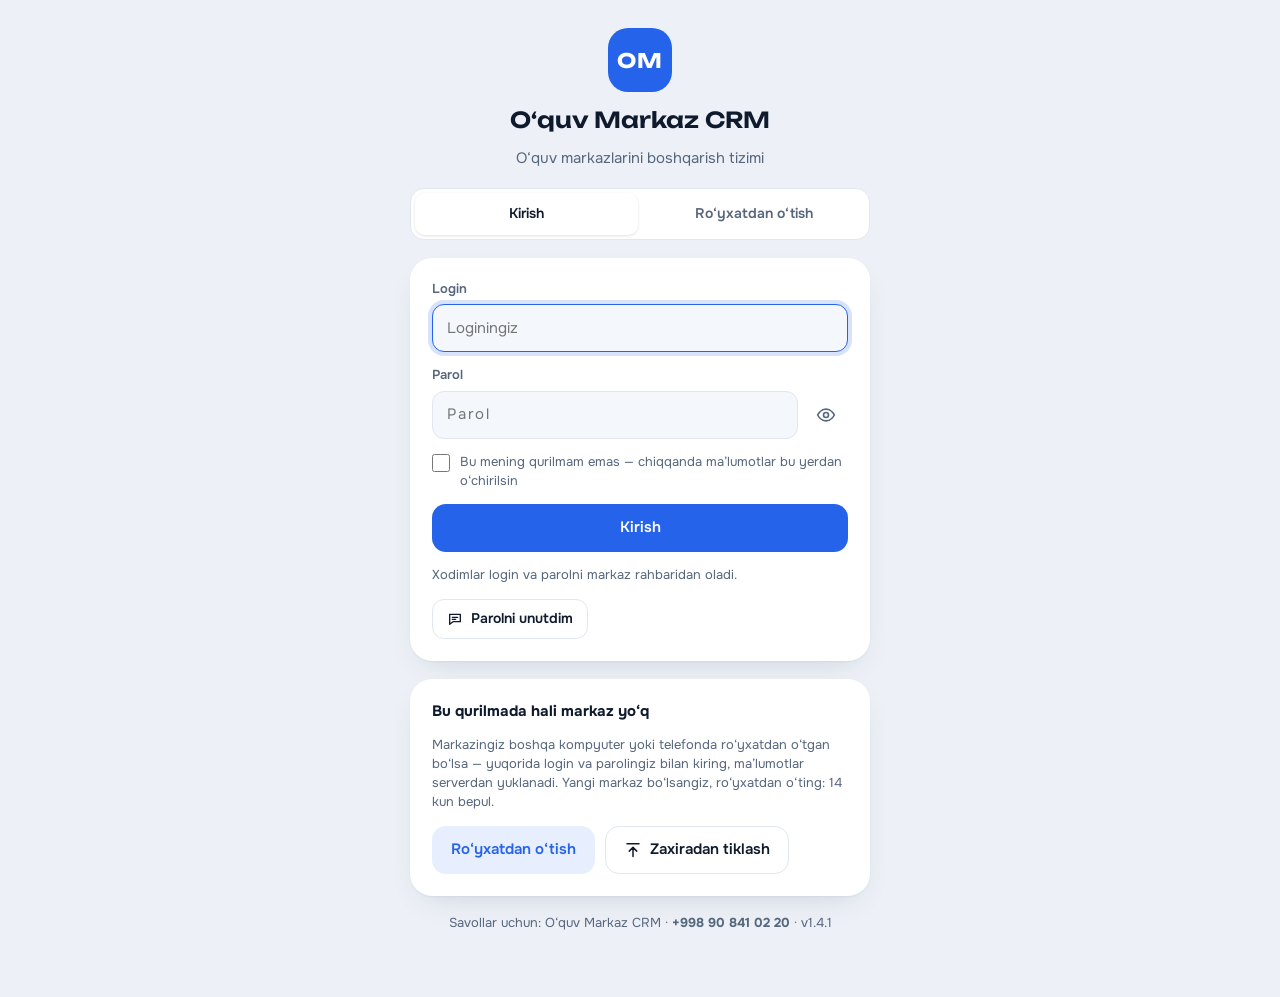
==== commit 0ffe466a: "1.4.1: serverga yuklanmagan markaz uchun tushunarli xabar, admin ogohlantirishi, belgi o‘lchami Co-A" ====
--- a/index.html
+++ b/index.html
@@ -768,7 +768,7 @@
    ===================================================================== */
 const SOZLAMALAR = {
   dasturNomi: "O‘quv Markaz CRM",
-  versiya: "1.4.0",              // har yangi versiyada oshiriladi (CHANGELOG.md)
+  versiya: "1.4.1",              // har yangi versiyada oshiriladi (CHANGELOG.md)
   markazNomi: "Bilim o‘quv markazi",     // dastur ichida «Sozlamalar»dan ham o‘zgartiriladi
   markazTel: "+998 90 000 00 00",
   logoMatni: "OM",
@@ -1634,7 +1634,7 @@
           : bor ? `<div class="info-quti"><b>${esc(markazNomi())}</b></div>` : ""}
         <label class="maydon"><span>Login</span><input id="k-login" autocomplete="username" autocapitalize="none" spellcheck="false" placeholder="Loginingiz" value="${esc(k.tiklashOk || "")}" autofocus></label>
         ${parolMaydon("k-parol", "Parol", { erkin: true })}
-        ${bor ? "" : `<label class="sm muted" style="display:flex;gap:8px;align-items:center;cursor:pointer"><input type="checkbox" id="k-begona"> Bu mening qurilmam emas — chiqqanda ma’lumotlar bu yerdan o‘chirilsin</label>`}
+        ${bor ? "" : `<label class="sm muted" style="display:flex;gap:10px;align-items:flex-start;cursor:pointer;line-height:1.4"><input type="checkbox" id="k-begona" style="width:18px;height:18px;min-height:0;flex:none;margin:1px 0 0;padding:0;accent-color:var(--primary)"> Bu mening qurilmam emas — chiqqanda ma’lumotlar bu yerdan o‘chirilsin</label>`}
         <p class="xato" id="k-xato" ${kutish ? "" : "hidden"}>${kutish ? `Ko‘p marta xato kiritildi. ${kutish} soniyadan keyin urinib ko‘ring.` : ""}</p>
         <button type="submit" class="btn btn-primary btn-blok" ${kutish ? "disabled" : ""}>Kirish</button>
         <p class="muted sm" style="margin:0">Xodimlar login va parolni markaz rahbaridan oladi.</p>
@@ -4275,7 +4275,7 @@
     if (!SOZLAMALAR.server || !navigator.onLine) return false;
     let j;
     try { j = await Server.sorov("kirish", { login: login.trim().toLowerCase(), xesh: await pinXesh(parol) }); } catch (e) { return false; }
-    if (!j.ok) { if (j.kod === "blok" || /o‘chirilgan|bir nechta/.test(j.xato || "")) { xatoKorsat("#k-xato", j.xato); return "xato"; } return false; }
+    if (!j.ok) { if (j.kod === "blok" || j.kod === "yuklanmagan" || /o‘chirilgan|bir nechta/.test(j.xato || "")) { xatoKorsat("#k-xato", j.xato); return "xato"; } return false; }
     const shuMarkaz = DB.litsenziya.markazId === j.id;
     if (markazBor() && !shuMarkaz && !DB.meta.demo) {
       // Qurilmada boshqa markaz bor: u serverga to‘liq yuklangan bo‘lsagina almashtiriladi
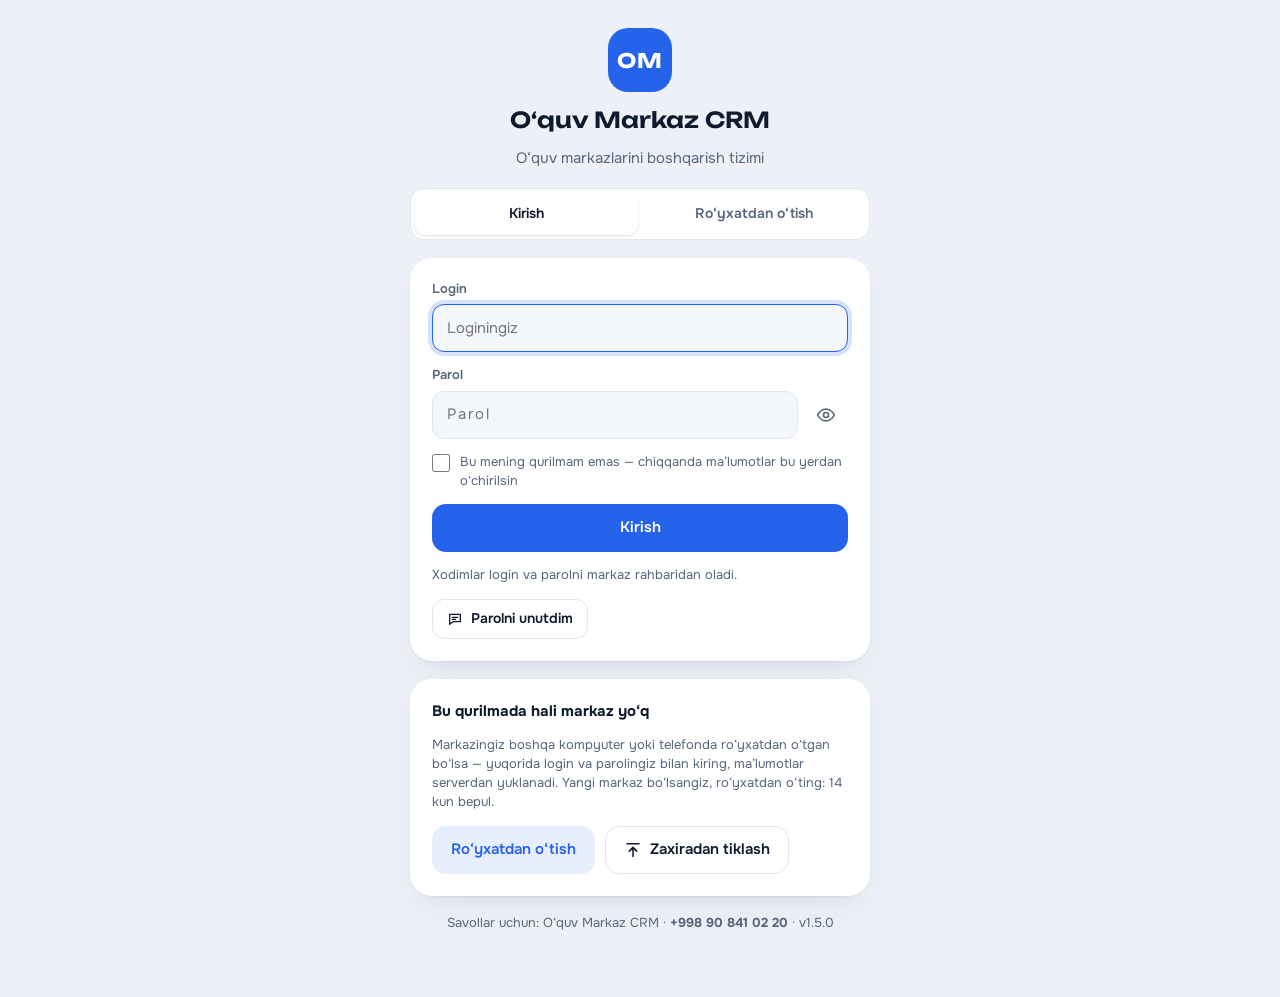
==== commit 0370d155: "CRM 1.5.0: Avto-SMS bo'limi Co-Authored-By: Claude Opus 5.5 <noreply@anthropic.com> Claude-Session: " ====
--- a/index.html
+++ b/index.html
@@ -744,6 +744,36 @@
 .parol-kod { font-family: ui-monospace, Consolas, monospace; font-size:18px; letter-spacing:.06em; user-select:all; }
 .chat-yoz { display:flex; gap:8px; }
 .chat-yoz input { flex:1; min-width:0; }
+
+/* ---------- Avto-SMS ---------- */
+.sms-qadam { display: flex; gap: 14px; align-items: flex-start; padding: 12px 0; border-top: 1px solid var(--line); }
+.sms-qadam:first-of-type { border-top: 0; }
+.sms-raqam { flex: 0 0 32px; height: 32px; border-radius: 50%; background: var(--primary-soft); color: var(--primary-ink); display: grid; place-items: center; font-weight: 700; }
+.sms-qadam > div { flex: 1; min-width: 0; }
+.sms-kod { font-family: ui-monospace, "SFMono-Regular", Menlo, Consolas, monospace; font-size: 44px; font-weight: 700; letter-spacing: 6px; color: var(--primary-ink);
+  background: var(--primary-soft); border-radius: 16px; padding: 14px 18px; text-align: center; font-variant-numeric: tabular-nums; }
+.sms-qr-qator { display: flex; gap: 16px; align-items: center; flex-wrap: wrap; }
+.sms-qr-joy { background: #fff; border: 1px solid var(--line); border-radius: 14px; padding: 8px; display: inline-flex; width: max-content; }
+.sms-qr { display: block; }
+.sms-xavfsiz summary { cursor: pointer; list-style: none; min-height: 32px; display: flex; align-items: center; }
+.sms-xavfsiz summary::-webkit-details-marker { display: none; }
+.sms-xavfsiz[open] summary { margin-bottom: 8px; }
+.sms-belgilar { list-style: none; margin: 0 0 10px; padding: 0; display: grid; gap: 8px; }
+.sms-belgilar li { display: flex; gap: 8px; align-items: flex-start; }
+.sms-belgilar li .ic { color: var(--ok); flex: 0 0 auto; margin-top: 2px; }
+.sms-kun { display: inline-flex; align-items: center; gap: 6px; cursor: pointer; }
+.sms-kun input { width: 16px; height: 16px; min-height: 0; accent-color: var(--primary); }
+.sms-rozi { align-items: flex-start; font-weight: 500; }
+.sms-rozi input { margin-top: 2px; flex: 0 0 auto; }
+.sms-yubor-btn { margin-bottom: 8px; white-space: normal; height: auto; min-height: 44px; line-height: 1.25; text-align: center; }
+.chiplar.sms-kunlar { flex-wrap: wrap; overflow: visible; }
+.sms-tarix .qator { align-items: flex-start; gap: 10px; padding: 10px 0; }
+.sms-tarix .q-ong { display: flex; flex-direction: column; align-items: flex-end; gap: 6px; flex: 0 0 auto; }
+.sms-tarix .q-sub { white-space: normal; overflow-wrap: anywhere; }
+.sms-yangi { border: 1px solid var(--ok); }
+.sms-qator { display: grid; grid-template-columns: repeat(auto-fit, minmax(200px, 1fr)); gap: 12px; }
+.sms-vaqt { display: grid; grid-template-columns: 1fr 1fr; gap: 6px; }
+.sms-vaqt select { min-width: 0; }
 </style>
 </head>
 <body>
@@ -768,7 +798,7 @@
    ===================================================================== */
 const SOZLAMALAR = {
   dasturNomi: "O‘quv Markaz CRM",
-  versiya: "1.4.1",              // har yangi versiyada oshiriladi (CHANGELOG.md)
+  versiya: "1.5.0",              // har yangi versiyada oshiriladi (CHANGELOG.md)
   markazNomi: "Bilim o‘quv markazi",     // dastur ichida «Sozlamalar»dan ham o‘zgartiriladi
   markazTel: "+998 90 000 00 00",
   logoMatni: "OM",
@@ -804,7 +834,7 @@
   // Rollar qaysi bo‘limlarni ko‘radi ("*" = hammasi)
   huquqlar: {
     direktor: "*",
-    admin: ["bosh", "oquvchilar", "davomat", "diqqat", "xabarlar", "sorovlar", "lidlar", "kurslar", "guruhlar", "jadval", "vazifalar", "tolov", "qarzdorlar", "kassa", "chegirmalar", "menyu"],
+    admin: ["bosh", "oquvchilar", "davomat", "diqqat", "xabarlar", "avtosms", "sorovlar", "lidlar", "kurslar", "guruhlar", "jadval", "vazifalar", "tolov", "qarzdorlar", "kassa", "chegirmalar", "menyu"],
     menejer: ["bosh", "lidlar", "sorovlar", "xabarlar", "oquvchilar", "kurslar", "jadval", "menyu"],
     kassir: ["bosh", "tolov", "qarzdorlar", "kassa", "oquvchilar", "xabarlar", "menyu"],
     oqituvchi: ["bosh", "jadval", "davomat", "vazifalar", "oquvchilar", "menyu"],
@@ -1513,6 +1543,7 @@
   davomat:      { nom: "Davomat", ic: "check", guruh: "Kundalik ishlar", tavsif: "Keldi, kechikdi, kelmadi", render: renderDavomat },
   diqqat:       { nom: "Diqqat", ic: "alert", guruh: "Kundalik ishlar", tavsif: "Hal qilinishi kerak bo‘lganlar", render: renderDiqqat, nishon: () => diqqatlar().length },
   xabarlar:     { nom: "Xabarlar", ic: "message", guruh: "Kundalik ishlar", tavsif: `${katta(T.otaOna)}ga tayyor matn`, render: renderXabarlar },
+  avtosms:      { nom: "Avto-SMS", ic: "send", guruh: "Kundalik ishlar", tavsif: "Telefoningiz SIM kartasidan", render: renderAvtoSms },
   sorovlar:     { nom: "So‘rovlar", ic: "phone", guruh: "Kundalik ishlar", tavsif: "Murojaat va shikoyatlar", render: renderSorovlar, nishon: () => SR().filter(x => x.holat === "yangi").length },
   lidlar:       { nom: "Lidlar", ic: "funnel", guruh: "Sotuv", tavsif: "Sotuv voronkasi", render: renderLidlar },
   kurslar:      { nom: "Kurslar", ic: "teacher", guruh: "O‘quv jarayoni", tavsif: "Kurs va uning guruhlari", render: renderKurslar },
@@ -1884,7 +1915,8 @@
     <div class="amal-qator">
       ${oq ? "" : `<button class="btn btn-primary btn-sm" data-act="tolovga" data-id="${o.id}">${icon("wallet", 18)} To‘lov</button>
       <button class="btn btn-soft btn-sm" data-act="azolik-yangi" data-id="${o.id}">${icon("plus", 18)} ${katta(T.guruh)}ga qo‘shish</button>
-      <button class="btn btn-ghost btn-sm" data-act="oq-tahrir" data-id="${o.id}">${icon("edit", 18)} Tahrirlash</button>`}
+      <button class="btn btn-ghost btn-sm" data-act="oq-tahrir" data-id="${o.id}">${icon("edit", 18)} Tahrirlash</button>
+      ${o.noAutoSms || (typeof smsTayyor === "function" && smsTayyor()) ? `<button class="btn btn-ghost btn-sm" data-act="sms-taqiq" data-id="${o.id}" aria-pressed="${!!o.noAutoSms}">${o.noAutoSms ? `${icon("check2", 18)} Avto-SMS yuborilmaydi` : `${icon("x", 18)} Avto-SMS yuborilmasin`}</button>` : ""}`}
     </div>
     <div class="bo-sar">${katta(T.guruhlar)}</div>
     ${azoliklar.length ? `<table class="mini-jadval"><tbody>${azoliklar.map(({ a, i, g }) => {
@@ -2237,12 +2269,13 @@
   tolov: ["ism", "summa", "sana", "usul", "balans", "markaz"],
   lid: ["ism", "kurs", "markaz"],
 };
-function xabarKarta(id, ism, tel, matn, izoh) {
+function xabarKarta(id, ism, tel, matn, izoh, pid = "") {
   return `<article class="card xabar-k">
     <div class="qk-top"><span class="avatar">${esc(boshHarf(ism))}</span><div class="q-mat"><div class="q-nom">${esc(ism)}</div><div class="q-sub">${izoh}</div></div></div>
     <div class="tel">Telefon: <b>${esc(tel || "kiritilmagan")}</b></div>
     <label class="vh" for="xm-${id}">Xabar matni</label>
     <textarea id="xm-${id}" data-xabar="${id}" rows="4">${esc(matn)}</textarea>
+    ${typeof smsTayyor === "function" && smsTayyor() && tel ? `<button class="btn btn-primary btn-blok sms-yubor-btn" data-act="sms-yubor" data-target="xm-${id}" data-tel="${esc(tel)}" data-pid="${esc(pid)}">${icon("phone", 18)} Avtomatik yuborish (telefon orqali)</button>` : ""}
     <div class="xk-amal">
       <button class="btn btn-ghost" data-act="nusxa" data-target="xm-${id}">${icon("copy", 18)} Nusxalash</button>
       <a class="btn btn-primary" id="tg-${id}" href="${esc(tgHavola(matn))}" target="_blank" rel="noopener">${icon("send", 18)} Telegram</a>
@@ -2259,7 +2292,7 @@
     if (!l.length) return html + boshHolat({ ic: "check2", sarlavha: "Qarzdorlar yo‘q", matn: "Eslatma yuboradigan hech kim yo‘q." });
     return html + `<div class="kartalar">${l.map(x => xabarKarta(`q-${x.o.id}`, x.o.ism, x.o.otaTel || x.o.tel,
       shablonTold("qarz", { ism: x.o.ism, summa: pul(x.h.qarz, " "), davr: davrMatni(x.h), guruh: oquvchiGuruhlari(x.o).map(g => g.nomi).join(", "), markaz }),
-      `Qarz <b class="qizil">${pulS(x.h.qarz)}</b> · ${davrMatni(x.h)}`)).join("")}</div>`;
+      `Qarz <b class="qizil">${pulS(x.h.qarz)}</b> · ${davrMatni(x.h)}`, x.o.id)).join("")}</div>`;
   }
   if (UI.xabarTur === "kelmadi") {
     const s = UI.xabarSana, yoz = [];
@@ -2276,13 +2309,13 @@
     }
     return html + `<div class="kartalar">${yoz.map(({ o, g }) => xabarKarta(`k-${o.id}-${g.id}`, o.ism, o.otaTel || o.tel,
       shablonTold("kelmadi", { ism: o.ism, sana: sanaMatn(s), guruh: g.nomi, oqituvchi: oqituvchiNomi(g), markaz }),
-      `${esc(g.nomi)} · <span class="qizil">kelmadi</span>`)).join("")}</div>`;
+      `${esc(g.nomi)} · <span class="qizil">kelmadi</span>`, o.id)).join("")}</div>`;
   }
   if (UI.xabarTur === "lid") {
     const l = LD().filter(x => !["yozildi", "rad"].includes(x.holat) && x.keyingiAloqa && x.keyingiAloqa <= b);
     if (!l.length) return html + boshHolat({ ic: "funnel", sarlavha: "Bugun yoziladigan lid yo‘q", matn: "«Keyingi bog‘lanish» sanasi bugun yoki o‘tgan lidlar shu yerda chiqadi." });
     return html + `<div class="kartalar">${l.map(x => xabarKarta(`l-${x.id}`, x.ism, x.tel,
-      shablonTold("lid", { ism: x.ism, kurs: x.qiziqish || "kurslarimiz", markaz }), `${esc(x.qiziqish || "")} · ${esc((LID_HOLAT.find(h => h.k === x.holat) || {}).n || "")}`)).join("")}</div>`;
+      shablonTold("lid", { ism: x.ism, kurs: x.qiziqish || "kurslarimiz", markaz }), `${esc(x.qiziqish || "")} · ${esc((LID_HOLAT.find(h => h.k === x.holat) || {}).n || "")}`, "lid:" + x.id)).join("")}</div>`;
   }
   const nomlar = { qarz: "Qarz eslatmasi", kelmadi: "Kelmaganlik haqida", tolov: "To‘lov cheki", lid: "Lidga taklif" };
   return html + `<div class="ikki-ustun">${Object.keys(QOLIPLAR).map(tur => `<section class="card"><div class="card-h"><h2>${nomlar[tur]}</h2></div>
@@ -4359,6 +4392,283 @@
   const asl = AMALLAR.chiqish;
   AMALLAR.chiqish = async (...a) => { const tozalandi = await Sinx.begonaTozala(); asl(...a); if (tozalandi) { UI.kirish.tab = "kirish"; render(); } };
 })();
+
+/* =====================================================================
+   15. AVTO-SMS — markaz telefonidagi SIM kartadan avtomatik SMS
+   CRM SMS'ni serverdagi navbatga qo‘yadi; markaz telefonidagi «O‘quv Markaz SMS»
+   ilovasi navbatni olib, o‘z SIM kartasidan yuboradi. Pullik SMS-shlyuz yo‘q.
+   Avtomatik eslatmalar uchun CRM qarzdorlar ro‘yxatini serverga yuborib turadi.
+   ===================================================================== */
+const SMS_ILOVA = "https://xusniddin-del.github.io/oquv-markaz-crm/OquvMarkaz-SMS.apk";
+const SMS_VERSIYA = "https://xusniddin-del.github.io/oquv-markaz-crm/sms-version.json";
+const SMS_QR = { n: 37, d: "M0 0h7v1h-7zM8 0h1v1h-1zM13 0h2v1h-2zM18 0h2v1h-2zM24 0h1v1h-1zM26 0h2v1h-2zM30 0h7v1h-7zM0 1h1v1h-1zM6 1h1v1h-1zM12 1h1v1h-1zM14 1h2v1h-2zM18 1h1v1h-1zM20 1h1v1h-1zM22 1h1v1h-1zM24 1h3v1h-3zM30 1h1v1h-1zM36 1h1v1h-1zM0 2h1v1h-1zM2 2h3v1h-3zM6 2h1v1h-1zM11 2h1v1h-1zM16 2h8v1h-8zM26 2h1v1h-1zM28 2h1v1h-1zM30 2h1v1h-1zM32 2h3v1h-3zM36 2h1v1h-1zM0 3h1v1h-1zM2 3h3v1h-3zM6 3h1v1h-1zM8 3h3v1h-3zM12 3h3v1h-3zM18 3h3v1h-3zM23 3h4v1h-4zM28 3h1v1h-1zM30 3h1v1h-1zM32 3h3v1h-3zM36 3h1v1h-1zM0 4h1v1h-1zM2 4h3v1h-3zM6 4h1v1h-1zM8 4h1v1h-1zM10 4h3v1h-3zM14 4h1v1h-1zM16 4h1v1h-1zM21 4h1v1h-1zM23 4h1v1h-1zM26 4h3v1h-3zM30 4h1v1h-1zM32 4h3v1h-3zM36 4h1v1h-1zM0 5h1v1h-1zM6 5h1v1h-1zM8 5h2v1h-2zM14 5h2v1h-2zM18 5h2v1h-2zM21 5h2v1h-2zM25 5h1v1h-1zM30 5h1v1h-1zM36 5h1v1h-1zM0 6h7v1h-7zM8 6h1v1h-1zM10 6h1v1h-1zM12 6h1v1h-1zM14 6h1v1h-1zM16 6h1v1h-1zM18 6h1v1h-1zM20 6h1v1h-1zM22 6h1v1h-1zM24 6h1v1h-1zM26 6h1v1h-1zM28 6h1v1h-1zM30 6h7v1h-7zM8 7h1v1h-1zM11 7h3v1h-3zM16 7h5v1h-5zM22 7h2v1h-2zM26 7h2v1h-2zM0 8h1v1h-1zM4 8h1v1h-1zM6 8h3v1h-3zM10 8h1v1h-1zM18 8h1v1h-1zM22 8h4v1h-4zM28 8h6v1h-6zM36 8h1v1h-1zM2 9h1v1h-1zM4 9h1v1h-1zM8 9h2v1h-2zM12 9h2v1h-2zM16 9h1v1h-1zM19 9h3v1h-3zM24 9h1v1h-1zM27 9h3v1h-3zM32 9h1v1h-1zM35 9h1v1h-1zM0 10h1v1h-1zM2 10h8v1h-8zM11 10h4v1h-4zM16 10h3v1h-3zM20 10h8v1h-8zM29 10h3v1h-3zM1 11h4v1h-4zM7 11h2v1h-2zM13 11h2v1h-2zM17 11h2v1h-2zM21 11h2v1h-2zM27 11h3v1h-3zM31 11h1v1h-1zM34 11h2v1h-2zM4 12h1v1h-1zM6 12h5v1h-5zM13 12h3v1h-3zM17 12h1v1h-1zM19 12h6v1h-6zM26 12h1v1h-1zM29 12h2v1h-2zM33 12h4v1h-4zM2 13h1v1h-1zM4 13h1v1h-1zM7 13h2v1h-2zM11 13h2v1h-2zM15 13h3v1h-3zM22 13h2v1h-2zM25 13h5v1h-5zM32 13h2v1h-2zM1 14h3v1h-3zM5 14h2v1h-2zM10 14h1v1h-1zM12 14h1v1h-1zM14 14h2v1h-2zM18 14h1v1h-1zM20 14h6v1h-6zM27 14h2v1h-2zM31 14h4v1h-4zM0 15h3v1h-3zM4 15h2v1h-2zM9 15h2v1h-2zM14 15h1v1h-1zM16 15h1v1h-1zM19 15h3v1h-3zM24 15h1v1h-1zM26 15h2v1h-2zM29 15h4v1h-4zM34 15h1v1h-1zM0 16h2v1h-2zM3 16h1v1h-1zM5 16h2v1h-2zM8 16h4v1h-4zM14 16h3v1h-3zM20 16h1v1h-1zM24 16h2v1h-2zM29 16h2v1h-2zM33 16h3v1h-3zM0 17h1v1h-1zM2 17h1v1h-1zM8 17h1v1h-1zM11 17h3v1h-3zM18 17h2v1h-2zM22 17h2v1h-2zM26 17h3v1h-3zM30 17h1v1h-1zM32 17h1v1h-1zM35 17h1v1h-1zM0 18h1v1h-1zM2 18h2v1h-2zM5 18h3v1h-3zM9 18h1v1h-1zM11 18h5v1h-5zM18 18h2v1h-2zM21 18h1v1h-1zM23 18h1v1h-1zM26 18h2v1h-2zM31 18h1v1h-1zM33 18h1v1h-1zM1 19h1v1h-1zM5 19h1v1h-1zM15 19h3v1h-3zM19 19h3v1h-3zM23 19h1v1h-1zM26 19h1v1h-1zM28 19h1v1h-1zM34 19h2v1h-2zM0 20h4v1h-4zM5 20h2v1h-2zM9 20h2v1h-2zM17 20h2v1h-2zM20 20h3v1h-3zM24 20h1v1h-1zM27 20h1v1h-1zM29 20h3v1h-3zM34 20h1v1h-1zM0 21h1v1h-1zM8 21h1v1h-1zM10 21h1v1h-1zM15 21h2v1h-2zM18 21h1v1h-1zM20 21h2v1h-2zM23 21h1v1h-1zM26 21h4v1h-4zM31 21h2v1h-2zM0 22h1v1h-1zM4 22h4v1h-4zM9 22h1v1h-1zM12 22h1v1h-1zM14 22h4v1h-4zM20 22h1v1h-1zM23 22h1v1h-1zM26 22h2v1h-2zM30 22h6v1h-6zM1 23h2v1h-2zM4 23h2v1h-2zM7 23h8v1h-8zM16 23h5v1h-5zM22 23h1v1h-1zM24 23h1v1h-1zM26 23h3v1h-3zM31 23h2v1h-2zM34 23h3v1h-3zM4 24h4v1h-4zM12 24h1v1h-1zM14 24h1v1h-1zM18 24h1v1h-1zM22 24h2v1h-2zM25 24h1v1h-1zM27 24h1v1h-1zM29 24h2v1h-2zM33 24h2v1h-2zM0 25h1v1h-1zM3 25h1v1h-1zM9 25h4v1h-4zM14 25h1v1h-1zM16 25h2v1h-2zM19 25h2v1h-2zM23 25h1v1h-1zM25 25h1v1h-1zM27 25h2v1h-2zM32 25h3v1h-3zM3 26h2v1h-2zM6 26h2v1h-2zM12 26h1v1h-1zM16 26h3v1h-3zM20 26h1v1h-1zM22 26h3v1h-3zM26 26h4v1h-4zM31 26h2v1h-2zM34 26h1v1h-1zM2 27h2v1h-2zM5 27h1v1h-1zM8 27h2v1h-2zM12 27h1v1h-1zM14 27h1v1h-1zM17 27h2v1h-2zM21 27h3v1h-3zM28 27h1v1h-1zM30 27h7v1h-7zM0 28h2v1h-2zM3 28h2v1h-2zM6 28h1v1h-1zM8 28h2v1h-2zM12 28h1v1h-1zM14 28h4v1h-4zM19 28h3v1h-3zM24 28h1v1h-1zM28 28h5v1h-5zM34 28h1v1h-1zM36 28h1v1h-1zM8 29h1v1h-1zM10 29h1v1h-1zM14 29h5v1h-5zM23 29h4v1h-4zM28 29h1v1h-1zM32 29h1v1h-1zM35 29h1v1h-1zM0 30h7v1h-7zM8 30h1v1h-1zM10 30h1v1h-1zM13 30h3v1h-3zM18 30h1v1h-1zM20 30h4v1h-4zM25 30h1v1h-1zM28 30h1v1h-1zM30 30h1v1h-1zM32 30h1v1h-1zM0 31h1v1h-1zM6 31h1v1h-1zM10 31h7v1h-7zM21 31h1v1h-1zM23 31h2v1h-2zM26 31h1v1h-1zM28 31h1v1h-1zM32 31h3v1h-3zM0 32h1v1h-1zM2 32h3v1h-3zM6 32h1v1h-1zM8 32h1v1h-1zM14 32h1v1h-1zM16 32h1v1h-1zM20 32h1v1h-1zM23 32h2v1h-2zM26 32h1v1h-1zM28 32h7v1h-7zM36 32h1v1h-1zM0 33h1v1h-1zM2 33h3v1h-3zM6 33h1v1h-1zM9 33h2v1h-2zM12 33h3v1h-3zM17 33h3v1h-3zM21 33h3v1h-3zM25 33h2v1h-2zM28 33h4v1h-4zM33 33h2v1h-2zM36 33h1v1h-1zM0 34h1v1h-1zM2 34h3v1h-3zM6 34h1v1h-1zM9 34h1v1h-1zM11 34h1v1h-1zM14 34h2v1h-2zM17 34h3v1h-3zM23 34h1v1h-1zM26 34h1v1h-1zM29 34h2v1h-2zM0 35h1v1h-1zM6 35h1v1h-1zM9 35h3v1h-3zM14 35h9v1h-9zM24 35h1v1h-1zM26 35h1v1h-1zM29 35h1v1h-1zM32 35h1v1h-1zM34 35h2v1h-2zM0 36h7v1h-7zM8 36h1v1h-1zM11 36h2v1h-2zM14 36h1v1h-1zM17 36h1v1h-1zM20 36h5v1h-5zM27 36h1v1h-1zM29 36h3v1h-3zM35 36h2v1h-2z" };   // SMS_ILOVA manzilining QR kodi (o‘zgarmas)
+const SMS_HOLAT = { queued: ["Navbatda", ""], sending: ["Yuborilmoqda", "warn"], sent: ["Yuborildi", "primary"], delivered: ["Yetkazildi", "ok"], failed: ["Xato", "bad"], cancelled: ["Bekor qilindi", ""] };
+const SMS = {
+  j: null, yuklanmoqda: false, xato: "", rozi: false, oxirgi: 0,
+  kod: "", kodMuddat: 0, kodTaymer: null, taymer: null, ilova: null, snapImzo: "", snapVaqt: 0,
+  kalit: "oquv-crm-sms",
+  saqla() { try { const j = this.j ? { ...this.j, tarix: [] } : null; Mahalliy.qoy(this.kalit, JSON.stringify(j)); } catch (e) {} },
+  yukla() { try { this.j = JSON.parse(Mahalliy.ol(this.kalit) || "null"); } catch (e) { this.j = null; } },
+};
+const smsTayyor = () => !!(SMS.j && SMS.j.qurilma && SMS.j.ruxsat && Sinx.faol());
+const iPhoneMi = () => /iPhone|iPad|iPod/.test(navigator.userAgent || "");
+const androidMi = () => /Android/i.test(navigator.userAgent || "");
+const smsKeng = () => { try { return matchMedia("(pointer: fine)").matches; } catch (e) { return false; } };
+
+// SMS matni qancha qismga bo‘linadi: lotin (160/153) yoki kirill va maxsus belgilar (70/67)
+function smsNormal(s) {
+  return String(s || "").replace(/[‘’ʻʼ`´]/g, "'").replace(/[“”«»]/g, '"').replace(/[–—]/g, "-").replace(/…/g, "...").replace(/[ \t]/g, " ").replace(/ {2,}/g, " ").trim();
+}
+function smsQismlar(s) {
+  const t = smsNormal(s);
+  if (!t) return { belgi: 0, qism: 0 };
+  const gsm = /^[A-Za-z0-9 \n@£$¥èéùìòÇØøÅåΔ_ΦΓΛΩΠΨΣΘΞÆæßÉ!"#¤%&'()*+,\-./:;<=>?¡ÄÖÑÜ§¿äöñüà^{}\\\[~\]|€]*$/.test(t);
+  const n = t.length, bir = gsm ? 160 : 70, kop = gsm ? 153 : 67;
+  return { belgi: n, qism: n <= bir ? 1 : Math.ceil(n / kop), gsm };
+}
+
+async function smsSorov(amal, d = {}) {
+  const L = DB.litsenziya;
+  const j = await Server.sorov(amal, { id: L.markazId, token: L.token, ...d });
+  if (!j.ok) throw new Error(j.xato || "Server rad etdi");
+  return j;
+}
+// Holatni serverdan oladi (bo‘lim ochiq bo‘lsa har 20 soniyada)
+async function smsYangila(jim = false) {
+  if (!Sinx.faol() || SMS.yuklanmoqda) return;
+  SMS.yuklanmoqda = true;
+  try { SMS.j = await smsSorov("smsList"); SMS.xato = ""; SMS.saqla(); }
+  catch (e) { SMS.xato = e.name === "TypeError" || e.name === "AbortError" ? "Internet yo‘q yoki server javob bermadi." : e.message; }
+  SMS.yuklanmoqda = false; SMS.oxirgi = Date.now();
+  if (!jim || UI.bolim === "avtosms") rejaRender();
+  smsSnap();
+}
+async function smsIlovaVersiya() {
+  if (SMS.ilova && Date.now() - SMS.ilova.t < 30 * 60000) return;
+  try { const r = await fetch(SMS_VERSIYA + "?t=" + Date.now(), { cache: "no-store" }); if (r.ok) { SMS.ilova = { ...(await r.json()), t: Date.now() }; rejaRender(); } } catch (e) {}
+}
+function smsTaymer() {
+  clearInterval(SMS.taymer);
+  SMS.taymer = setInterval(() => { if (UI.bolim === "avtosms" && document.visibilityState === "visible" && Ilova.holat === "ichida") smsYangila(true); else { clearInterval(SMS.taymer); SMS.taymer = null; } }, 20000);
+}
+
+// Avtomatik eslatmalar uchun qarzdorlar ro‘yxati (server har kuni 10:00 dan keyin shundan foydalanadi)
+async function smsSnap(majburiy = false) {
+  if (!smsTayyor() || !SMS.j.cfg.auto) return;
+  const l = DB.oquvchilar.filter(o => !o.noAutoSms && oquvchiFaol(o)).map(o => ({ o, h: hisobHolati(o) })).filter(x => x.h.qarz > 0 && x.h.kechikish > 0)
+    .map(x => ({ pid: x.o.id, ism: x.o.ism, tel: x.o.otaTel || x.o.tel || "", qarz: Math.round(x.h.qarz), kechikish: x.h.kechikish, davr: davrMatni(x.h) }))
+    .filter(x => x.tel);
+  const imzo = bugun() + JSON.stringify(l);
+  if (!majburiy && imzo === SMS.snapImzo && Date.now() - SMS.snapVaqt < 6 * 3600000) return;
+  try { await smsSorov("smsSnap", { qarzdorlar: l }); SMS.snapImzo = imzo; SMS.snapVaqt = Date.now(); } catch (e) {}
+}
+
+// Server holati tekshirilganda Avto-SMS holati ham yangilanadi (xabarlar oynasidagi tugma uchun)
+(function () {
+  const asl = Server.tekshir.bind(Server);
+  Server.tekshir = async function () {
+    await asl();
+    if (Server.holat === "ok" && SMS.j && SMS.j.cfg && SMS.j.cfg.agreed) smsYangila(true);
+  };
+  SMS.yukla();
+})();
+
+/* ---------- Bo‘lim ---------- */
+const smsQrSvg = (o = 168) => `<svg class="sms-qr" width="${o}" height="${o}" viewBox="-2 -2 ${SMS_QR.n + 4} ${SMS_QR.n + 4}" role="img" aria-label="Ilovani yuklab olish uchun QR kod" shape-rendering="crispEdges"><rect x="-2" y="-2" width="${SMS_QR.n + 4}" height="${SMS_QR.n + 4}" fill="#fff"/><path d="${SMS_QR.d}" fill="#0F172A"/></svg>`;
+const smsVaqt = ms => (ms ? vaqtMatn(ms) : "—");
+function smsXavfsizBlok(ochiq = true) {
+  const l = ["SMS’laringizni o‘qimaydi", "Qo‘ng‘iroq, kontakt, rasm va fayllarga kirmaydi", "Bank kartasi, hisob va pulga hech qanday aloqasi yo‘q",
+    "Faqat siz yozgan odamlarga yuboradi", "Har bir SMS shu ro‘yxatda ko‘rinadi", `Rasmiy ilova, ${esc("Vector Studio")} imzosi bilan`];
+  return `<details class="card sms-xavfsiz" ${ochiq ? "open" : ""}><summary><b>🔒 Xavfsiz va shaffof</b></summary>
+    <ul class="sms-belgilar">${l.map(x => `<li>${icon("check2", 16)}<span>${x}</span></li>`).join("")}</ul>
+    <p class="muted sm" style="margin:0">Telefon «Play Protect: xavfli bo‘lishi mumkin» desa: <b>Batafsil</b> → <b>Baribir o‘rnatish</b>. Ilova Play Market’da emas, shuning uchun telefon shunday ogohlantiradi.</p></details>`;
+}
+function smsTarifQulf() {
+  const g = (SMS.j && SMS.j.global) || {}, L = DB.litsenziya, lh = litsenziyaHolati();
+  return lh.tur === "faol" && Array.isArray(g.tariflar) && !g.tariflar.includes(L.tarif);
+}
+
+function renderAvtoSms() {
+  if (DB.meta.demo) return boshHolat({ ic: "message", sarlavha: "Demo rejimida ishlamaydi", matn: "Avto-SMS markaz ro‘yxatdan o‘tgandan keyin ishlaydi." });
+  if (!Sinx.faol()) return boshHolat({ ic: "message", sarlavha: "Server ulanmagan", matn: "Avto-SMS uchun markaz tizimga ulangan bo‘lishi kerak." });
+  if (!SMS.taymer) smsTaymer();
+  if (!SMS.yuklanmoqda && Date.now() - SMS.oxirgi > 15000) smsYangila(true);   // bo‘lim ochilganda yangi holat
+  smsIlovaVersiya();
+  if (!SMS.j) return SMS.xato ? boshHolat({ ic: "alert", sarlavha: "Ochilmadi", matn: esc(SMS.xato), tugma: `<button class="btn btn-primary" data-act="sms-yangila">${icon("refresh", 18)} Qayta urinish</button>` })
+    : `<p class="yuklanmoqda" style="text-align:center"><span class="aylana" aria-hidden="true"></span> Yuklanmoqda…</p>`;
+  const j = SMS.j, c = j.cfg, q = j.qurilma;
+  let h = SMS.xato ? `<div class="info-quti"><span class="matn qizil">${esc(SMS.xato)}</span></div>` : "";
+
+  // Tarif mos emas yoki markaz cheklangan — bo‘lim qulflangan
+  if (!j.ruxsat) {
+    const tarif = smsTarifQulf();
+    return h + `<section class="card forma sms-qulf" style="max-width:640px"><div class="card-h" style="margin:0"><h2>🔒 Avto-SMS</h2><span class="pill">${tarif ? "Tarifda yo‘q" : "To‘xtatilgan"}</span></div>
+      <p style="margin:0">${esc(j.sabab || "Avto-SMS hozir mavjud emas.")}</p>
+      <p class="muted sm" style="margin:0">Avto-SMS: qarzdorlarga va ${T.otaOna}larga eslatmalar markazingiz telefonidagi SIM kartadan avtomatik ketadi.</p>
+      ${tarif && direktorMi() ? `<div class="amal-qator"><button class="btn btn-primary" data-act="litsenziya-och">Tarifni oshirish</button></div>` : ""}</section>`;
+  }
+
+  // 1. Rozilik
+  if (!c.agreed) return h + `<section class="card forma" style="max-width:680px"><div class="card-h" style="margin:0"><h2>Avto-SMS</h2><span class="pill primary">Yangi</span></div>
+      <p style="margin:0">Eslatmalar markazingiz telefonidagi <b>o‘z SIM kartangizdan</b> avtomatik ketadi: qarz eslatmalari, kelmaganlik haqida xabar va boshqalar. Pullik SMS xizmati kerak emas.</p>
+      <ol class="qadamlar"><li>Telefonga «O‘quv Markaz SMS» ilovasini o‘rnatasiz (faqat Android).</li><li>Ilovani CRM’ga 6 xonali kod bilan ulaysiz.</li><li>Telefon zaryadda va internetda tursa, SMS’lar o‘zi ketadi. Har biri shu yerda ko‘rinadi.</li></ol>
+      <label class="toggle sms-rozi"><input type="checkbox" id="sms-rozi" ${SMS.rozi ? "checked" : ""}><span>SMS’lar sizning SIM kartangizdan ketadi va operator tarifingiz bo‘yicha hisoblanadi.</span></label>
+      <div class="amal-qator"><button class="btn btn-primary" id="sms-rozi-btn" data-act="sms-rozi" ${SMS.rozi ? "" : "disabled"}>Davom etish</button></div></section>`
+    + smsXavfsizBlok();
+
+  // 2. Telefon ulanmagan — 3 qadam
+  if (!q) {
+    const yuklash = iPhoneMi()
+      ? `<div class="info-quti"><span class="matn"><b>Avto-SMS faqat Android telefon orqali ishlaydi.</b> Bu QR kodni markazning Android telefonida skanerlang.</span></div><div class="sms-qr-joy">${smsQrSvg()}</div>`
+      : androidMi() && !smsKeng() ? `<a class="btn btn-primary" href="${SMS_ILOVA}" rel="noopener">${icon("download", 18)} Ilovani yuklab olish</a>`
+      : `<div class="sms-qr-qator"><div class="sms-qr-joy">${smsQrSvg()}</div><p class="muted sm" style="margin:0">Markazning Android telefonida kamera bilan QR kodni skanerlang yoki shu havolani telefonda oching:<br><a href="${SMS_ILOVA}" rel="noopener" class="link">${esc(SMS_ILOVA.replace("https://", ""))}</a></p></div>`;
+    const kodQoldi = SMS.kod ? Math.max(0, Math.ceil((SMS.kodMuddat - Date.now()) / 60000)) : 0;
+    return h + `<section class="card forma" style="max-width:760px"><div class="card-h" style="margin:0"><h2>Telefonni ulash</h2><span class="pill warn">Ulanmagan</span></div>
+      <div class="sms-qadam"><span class="sms-raqam">1</span><div class="forma" style="gap:10px"><b>Ilovani yuklab olish</b>${yuklash}</div></div>
+      <div class="sms-qadam"><span class="sms-raqam">2</span><div><b>Ilovani ochib ruxsat berish</b>
+        <p class="muted sm" style="margin:4px 0 0">O‘rnating va oching. «SMS yuborish» va «Bildirishnomalar»ga ruxsat bering. Ilova batareya sozlamasini ko‘rsatadi — bir marta sozlang, aks holda telefon ilovani to‘xtatib qo‘yadi.</p></div></div>
+      <div class="sms-qadam"><span class="sms-raqam">3</span><div class="forma" style="gap:10px"><b>Ulash kodini olish</b>
+        ${SMS.kod ? `<div class="sms-kod" aria-live="polite">${esc(SMS.kod.slice(0, 3))} ${esc(SMS.kod.slice(3))}</div>
+          <p class="muted sm" style="margin:0">Kodni telefondagi ilovaga yozing. Telefon ulanishi bilan bu oyna o‘zi yopiladi. Kod ${kodQoldi} daqiqa amal qiladi.</p>`
+          : `<button class="btn btn-primary" data-act="sms-kod">${icon("key", 18)} Ulash kodini olish</button>`}</div></div>
+      <p class="xato" id="sms-xato" hidden></p></section>` + smsXavfsizBlok(false);
+  }
+
+  // 3. Ulangan: holat, sozlamalar, tarix
+  const s = j.stat, eskiIlova = SMS.ilova && q.appCode && SMS.ilova.code > q.appCode;
+  h += eskiIlova ? `<div class="info-quti sms-yangi"><span class="matn"><b>Yangi versiya chiqdi (${esc(SMS.ilova.name || "")}).</b> Telefondagi ilovada «Yangilash» tugmasini bosing. Ulanish va sozlamalar saqlanadi.</span>
+      ${SMS.ilova.notes && SMS.ilova.notes.uz ? `<span class="muted sm">${esc(SMS.ilova.notes.uz)}</span>` : ""}</div>` : "";
+  if (j.global && j.global.off) h += `<div class="info-quti"><span class="matn qizil">Avto-SMS sotuvchi tomonidan vaqtincha to‘xtatilgan.</span></div>`;
+  h += `<div class="ikki-ustun">
+    <section class="card forma"><div class="card-h" style="margin:0"><h2>Telefon</h2>${q.online ? `<span class="pill ok">Onlayn</span>` : `<span class="pill bad">Onlayn emas</span>`}</div>
+      <div class="kredit"><div><span>Model</span><b>${esc(q.model || "—")}</b></div><div><span>SIM</span><b>${esc(q.sim || "—")}</b></div>
+        <div><span>Oxirgi aloqa</span><b>${smsVaqt(q.lastPing)}</b></div><div><span>Ilova versiyasi</span><b>${esc(q.appVer || "—")}</b></div></div>
+      ${q.online ? "" : `<p class="muted sm" style="margin:0">Telefon 3 daqiqadan beri aloqaga chiqmadi. Internet, zaryad va ilovadagi YONIQ tugmasini tekshiring. SMS’lar navbatda kutadi.</p>`}
+      <div class="xulosa"><div class="k"><b>${s.yuborildi}</b><span>Bugun yuborildi</span></div><div><b>${s.navbatda}</b><span>Navbatda</span></div>
+        <div class="m"><b>${s.xato}</b><span>Xato</span></div><div class="s"><b>${s.ishlatildi}/${s.limit}</b><span>Kunlik limit</span></div></div></section>
+    ${smsSozlamaKarta(c, j)}</div>`;
+  h += smsTarixKarta(j.tarix || []);
+  h += `<div class="amal-qator"><button class="btn btn-ghost btn-qizil-matn" data-act="sms-uz">${icon("logout", 18)} Telefonni uzish</button></div>` + smsXavfsizBlok(false);
+  return h;
+}
+
+function smsSozlamaKarta(c, j) {
+  const soatlar = Array.from({ length: 24 }, (_, i) => pad2(i) + ":00"), limitlar = [10, 20, 30, 40, 50, 60, 80, 100, 120, 150];
+  const qm = smsQismlar(c.matn);
+  return `<section class="card"><form id="sms-soz" class="forma" novalidate><div class="card-h" style="margin:0"><h2>Sozlamalar</h2></div>
+    <label class="toggle"><input type="checkbox" id="sms-auto" ${c.auto ? "checked" : ""}><span>Avtomatik qarz eslatmasi</span></label>
+    <p class="muted sm" style="margin:-6px 0 0">Har kuni soat 10:00 dan keyin (ish vaqtida) to‘lov muddati quyidagi kunlarga o‘tgan qarzdorlarga ketadi. Bir odamga 3 kunda ko‘pi bilan 1 ta SMS.</p>
+    <div class="maydon"><span>Muddati o‘tganiga</span><div class="chiplar sms-kunlar">${(j.kunlar || [1, 3, 7, 14, 30]).map(k => `<label class="chip sms-kun"><input type="checkbox" name="sms-kun" value="${k}" ${c.kunlar.includes(k) ? "checked" : ""}> ${k} kun</label>`).join("")}</div></div>
+    <div class="sms-qator"><label class="maydon"><span>Kunlik limit</span><select id="sms-limit">${limitlar.map(n => `<option value="${n}" ${n === c.limit ? "selected" : ""}>${n} ta</option>`).join("")}</select></label>
+      <div class="maydon"><span>Ish vaqti</span><div class="sms-vaqt"><select id="sms-from" aria-label="Boshlanishi">${soatlar.map(t => `<option ${t === c.from ? "selected" : ""}>${t}</option>`).join("")}</select>
+        <select id="sms-to" aria-label="Tugashi">${soatlar.slice(1).concat("23:00").filter((t, i, a) => a.indexOf(t) === i).map(t => `<option ${t === c.to ? "selected" : ""}>${t}</option>`).join("")}</select></div></div></div>
+    <label class="maydon"><span>Eslatma matni</span><textarea id="sms-matn" rows="4">${esc(c.matn)}</textarea></label>
+    <div class="chiplar orala">${["markaz", "ism", "summa", "davr", "tel"].map(k => `<button type="button" class="chip" data-act="sms-qolip" data-k="${k}">[${k}]</button>`).join("")}
+      <button type="button" class="chip" data-act="sms-matn-asl">Asl matn</button></div>
+    <p class="muted sm" id="sms-qism" style="margin:0">${smsQismMatn(qm)}</p>
+    <label class="maydon"><span>Matn oxiridagi telefon [tel]</span><input id="sms-tel" value="${esc(c.tel || "")}" placeholder="${esc(markazTel())}"></label>
+    <p class="xato" id="sms-soz-xato" hidden></p>
+    <button type="submit" class="btn btn-primary">Saqlash</button></form></section>`;
+}
+const smsQismMatn = q => q.belgi ? `${q.belgi} belgi · ${q.qism} ta SMS${q.gsm === false ? " (kirill yoki maxsus belgi bor — har SMS 70 belgi)" : ""}. [ism], [summa] o‘rniga haqiqiy qiymat qo‘yiladi.` : "";
+
+function smsTarixKarta(l) {
+  const ism = x => { const o = x.pid && oquvchi(x.pid); return o ? o.ism : ""; };
+  const navbat = l.filter(x => x.status === "queued").length;
+  return `<section class="card"><div class="card-h"><h2>Tarix</h2><div class="amal-qator" style="margin:0">
+      ${navbat ? `<button class="btn btn-ghost btn-sm" data-act="sms-bekor-hammasi">Navbatdagini bekor qilish (${navbat})</button>` : ""}
+      <button class="icon-btn" data-act="sms-yangila" aria-label="Yangilash">${icon("refresh", 18)}</button></div></div>
+    ${l.length ? `<div class="royxat sms-tarix">${l.map(x => {
+      const [nom, cls] = SMS_HOLAT[x.status] || [x.status, ""];
+      return `<div class="qator"><div class="q-mat"><span class="q-nom">${esc(ism(x) || x.phone)}${ism(x) ? ` <span class="muted sm">${esc(x.phone)}</span>` : ""}</span>
+        <span class="q-sub">${esc(x.text)}</span>
+        <span class="q-sub">${smsVaqt(x.sentAt || x.createdAt)} · ${x.source === "auto" ? "Avtomatik" : "Qo‘lda"}${x.error ? ` · <span class="qizil">${esc(x.error)}</span>` : ""}</span></div>
+        <div class="q-ong"><span class="pill ${cls}">${nom}</span>${x.status === "queued" ? `<button class="btn btn-ghost btn-sm" data-act="sms-bekor" data-id="${esc(x.id)}">Bekor qilish</button>` : ""}</div></div>`;
+    }).join("")}</div>` : `<p class="bosh-matn">Hali SMS yo‘q. Xabarlar bo‘limida «Avtomatik yuborish (telefon orqali)»ni bosing.</p>`}</section>`;
+}
+
+/* ---------- Hodisalar ---------- */
+Object.assign(AMALLAR, {
+  "sms-yangila": () => smsYangila(),
+  "sms-rozi": async el => {
+    el.disabled = true;
+    try { SMS.j = await smsSorov("smsSet", { cfg: { agreed: true } }); SMS.saqla(); } catch (e) { toast(e.message, "warn"); el.disabled = false; }
+    render();
+  },
+  "sms-kod": async el => {
+    el.disabled = true;
+    try {
+      const j = await smsSorov("smsPairCode");
+      SMS.kod = j.code; SMS.kodMuddat = j.muddat || Date.now() + 600000; render();
+      // Telefon ulanishini kutadi: ulanishi bilan oyna o‘zi yopiladi
+      clearInterval(SMS.kodTaymer);
+      SMS.kodTaymer = setInterval(async () => {
+        if (Date.now() > SMS.kodMuddat || UI.bolim !== "avtosms") { clearInterval(SMS.kodTaymer); SMS.kod = ""; rejaRender(); return; }
+        await smsYangila(true);
+        if (SMS.j && SMS.j.qurilma) { clearInterval(SMS.kodTaymer); SMS.kod = ""; render(); toast("Telefon ulandi: " + (SMS.j.qurilma.model || "")); smsSnap(true); }
+      }, 4000);
+    } catch (e) { el.disabled = false; xatoKorsat("#sms-xato", e.name === "TypeError" ? "Internet yo‘q yoki server javob bermadi." : e.message); }
+  },
+  "sms-uz": async () => {
+    if (!(await tasdiq("Telefon CRM’dan uziladi va SMS yuborish to‘xtaydi. Qayta ulash uchun yangi kod kerak bo‘ladi.", { tugma: "Uzish", xavfli: true, sarlavha: "Telefonni uzish" }))) return;
+    try { SMS.j = await smsSorov("smsUnpair"); SMS.saqla(); toast("Telefon uzildi"); } catch (e) { toast(e.message, "warn"); }
+    render();
+  },
+  "sms-bekor": async el => {
+    el.disabled = true;
+    try { SMS.j = await smsSorov("smsCancel", { smsId: el.dataset.id }); toast("Bekor qilindi"); } catch (e) { toast(e.message, "warn"); }
+    render();
+  },
+  "sms-bekor-hammasi": async () => {
+    if (!(await tasdiq("Navbatdagi barcha SMS’lar bekor qilinadi.", { tugma: "Bekor qilish", xavfli: true }))) return;
+    try { SMS.j = await smsSorov("smsCancel", { all: true }); toast("Navbat tozalandi"); } catch (e) { toast(e.message, "warn"); }
+    render();
+  },
+  "sms-qolip": el => {
+    const t = $("#sms-matn"); if (!t) return;
+    const s = t.selectionStart ?? t.value.length, q = "[" + el.dataset.k + "]";
+    t.value = t.value.slice(0, s) + q + t.value.slice(t.selectionEnd ?? s); t.focus(); t.setSelectionRange(s + q.length, s + q.length);
+    $("#sms-qism").textContent = smsQismMatn(smsQismlar(t.value)).replace(/<[^>]+>/g, "");
+  },
+  "sms-matn-asl": () => { const t = $("#sms-matn"); if (t && SMS.j) { t.value = SMS.j.stdMatn || t.value; $("#sms-qism").textContent = smsQismMatn(smsQismlar(t.value)); } },
+  // Xabarlar oynasidagi birinchi variant: navbatga qo‘yadi, telefon o‘z SIM kartasidan yuboradi
+  "sms-yubor": async el => {
+    const t = document.getElementById(el.dataset.target), matn = t ? t.value.trim() : "";
+    if (!el.dataset.tel) return toast("Telefon raqami kiritilmagan", "warn");
+    if (!matn) return toast("Xabar matni bo‘sh", "warn");
+    el.disabled = true; const asl = el.innerHTML; el.textContent = "Navbatga qo‘yilmoqda…";
+    try {
+      const j = await smsSorov("smsEnqueue", { items: [{ pid: el.dataset.pid || "", phone: el.dataset.tel, text: matn }], source: smsKeng() ? "pc" : "manual" });
+      if (j.qoshildi) { el.innerHTML = `${icon("check2", 18)} Navbatda — telefon yuboradi`; toast("Navbatga qo‘shildi. Telefon 1 daqiqa ichida yuboradi."); }
+      else { el.disabled = false; el.innerHTML = asl; toast((j.rad && j.rad[0] && j.rad[0].sabab) || "Qo‘shilmadi", "warn"); }
+    } catch (e) { el.disabled = false; el.innerHTML = asl; toast(e.name === "TypeError" ? "Internet yo‘q" : e.message, "warn"); }
+  },
+  // O‘quvchi kartasidagi «Avto-SMS yuborilmasin»
+  "sms-taqiq": el => {
+    const o = oquvchi(el.dataset.id); if (!o) return;
+    Ombor.yoz("oquvchilar", { ...o, noAutoSms: !o.noAutoSms });
+    toast(o.noAutoSms ? "Avto-SMS yana yuboriladi" : "Bu " + T.oquvchi + "ga avtomatik SMS yuborilmaydi");
+    oquvchiProfil(o.id); SMS.snapImzo = "";
+  },
+});
+Object.assign(FORMALAR, {
+  "sms-soz": async f => {
+    const kunlar = $$('input[name="sms-kun"]:checked', f).map(x => +x.value), from = $("#sms-from").value, to = $("#sms-to").value;
+    if (from >= to) return xatoKorsat("#sms-soz-xato", "Ish vaqti: boshlanishi tugashidan oldin bo‘lsin.");
+    if ($("#sms-auto").checked && !kunlar.length) return xatoKorsat("#sms-soz-xato", "Kamida bitta kunni tanlang.");
+    const btn = f.querySelector('[type="submit"]'); btn.disabled = true;
+    try {
+      SMS.j = await smsSorov("smsSet", { cfg: { auto: $("#sms-auto").checked, kunlar, limit: +$("#sms-limit").value, from, to, matn: $("#sms-matn").value, tel: $("#sms-tel").value.trim() } });
+      SMS.saqla(); toast("Saqlandi"); render(); smsSnap(true);
+    } catch (e) { btn.disabled = false; xatoKorsat("#sms-soz-xato", e.message); }
+  },
+});
+document.addEventListener("change", e => {
+  if (e.target.id === "sms-rozi") { SMS.rozi = e.target.checked; const b = $("#sms-rozi-btn"); if (b) b.disabled = !e.target.checked; }
+});
+document.addEventListener("input", e => {
+  if (e.target.id === "sms-matn") { const p = $("#sms-qism"); if (p) p.textContent = smsQismMatn(smsQismlar(e.target.value)); }
+});
 
 
 /* =====================================================================
